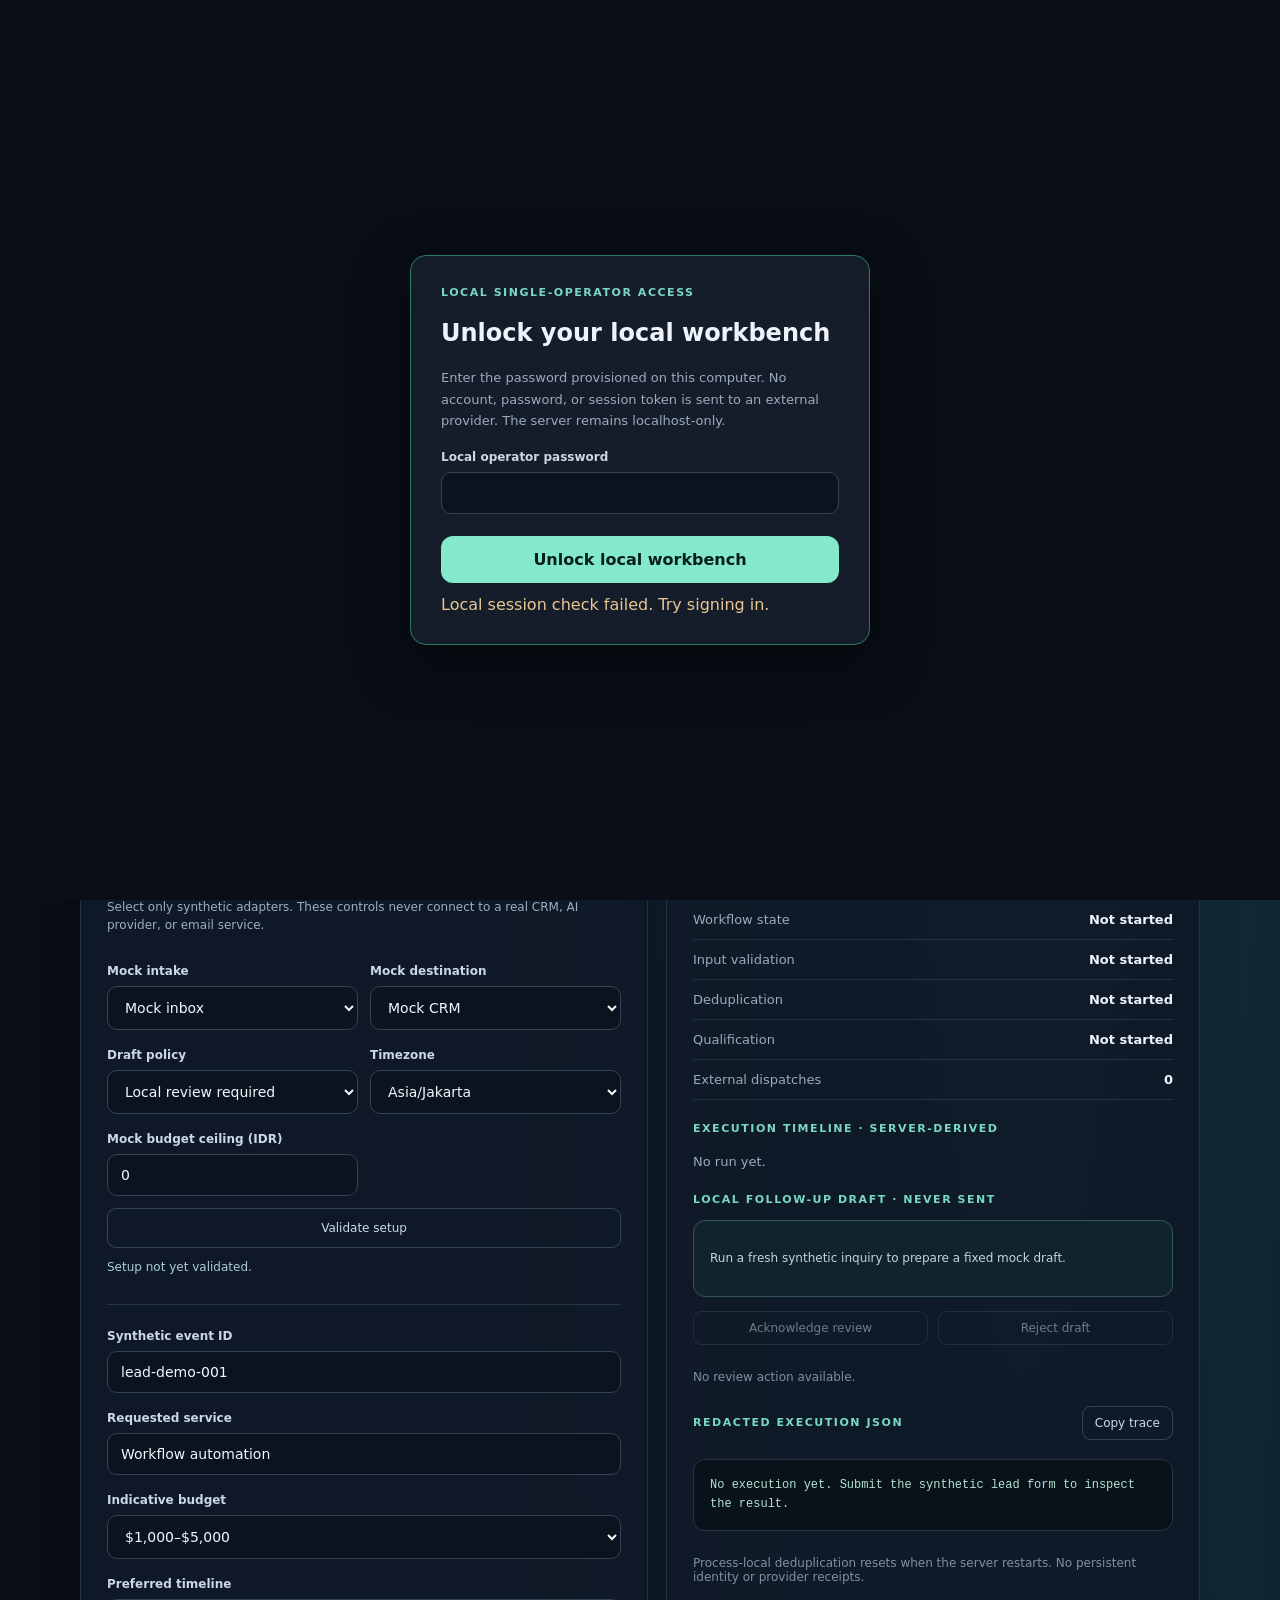
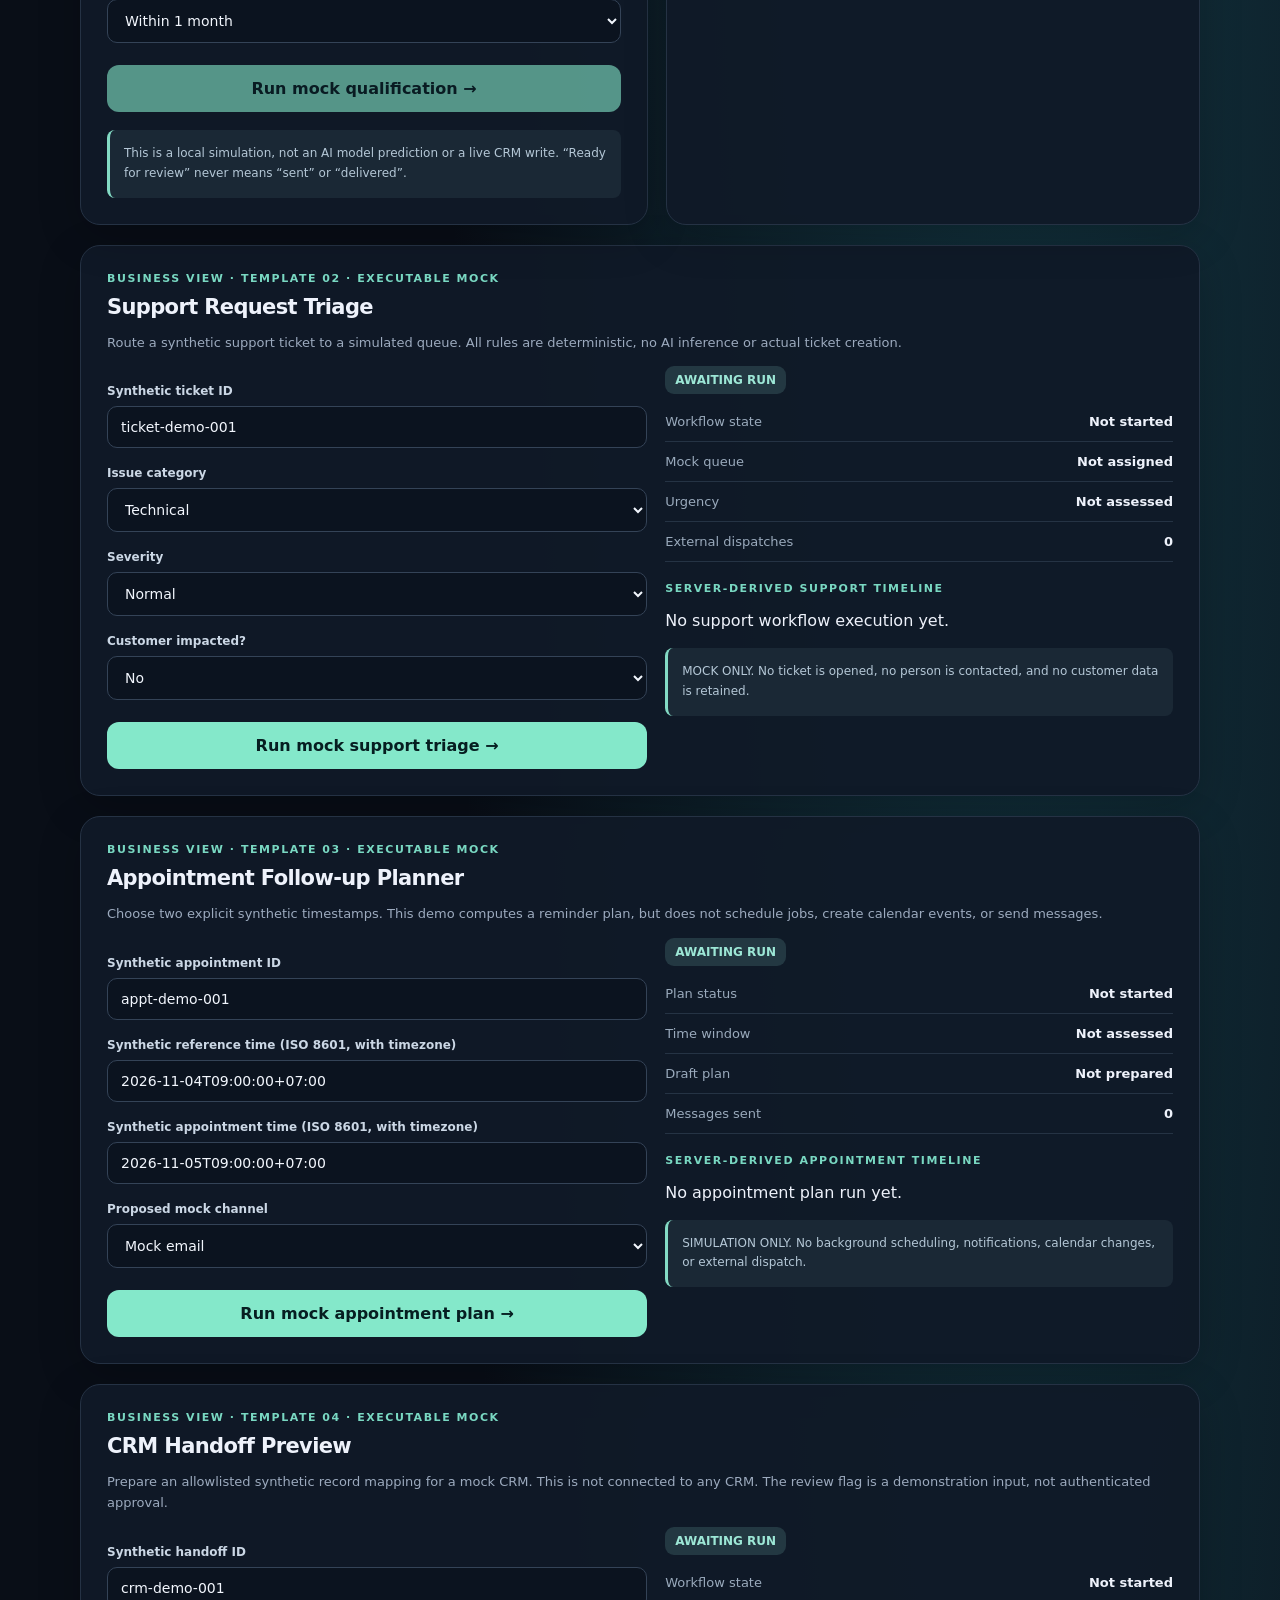
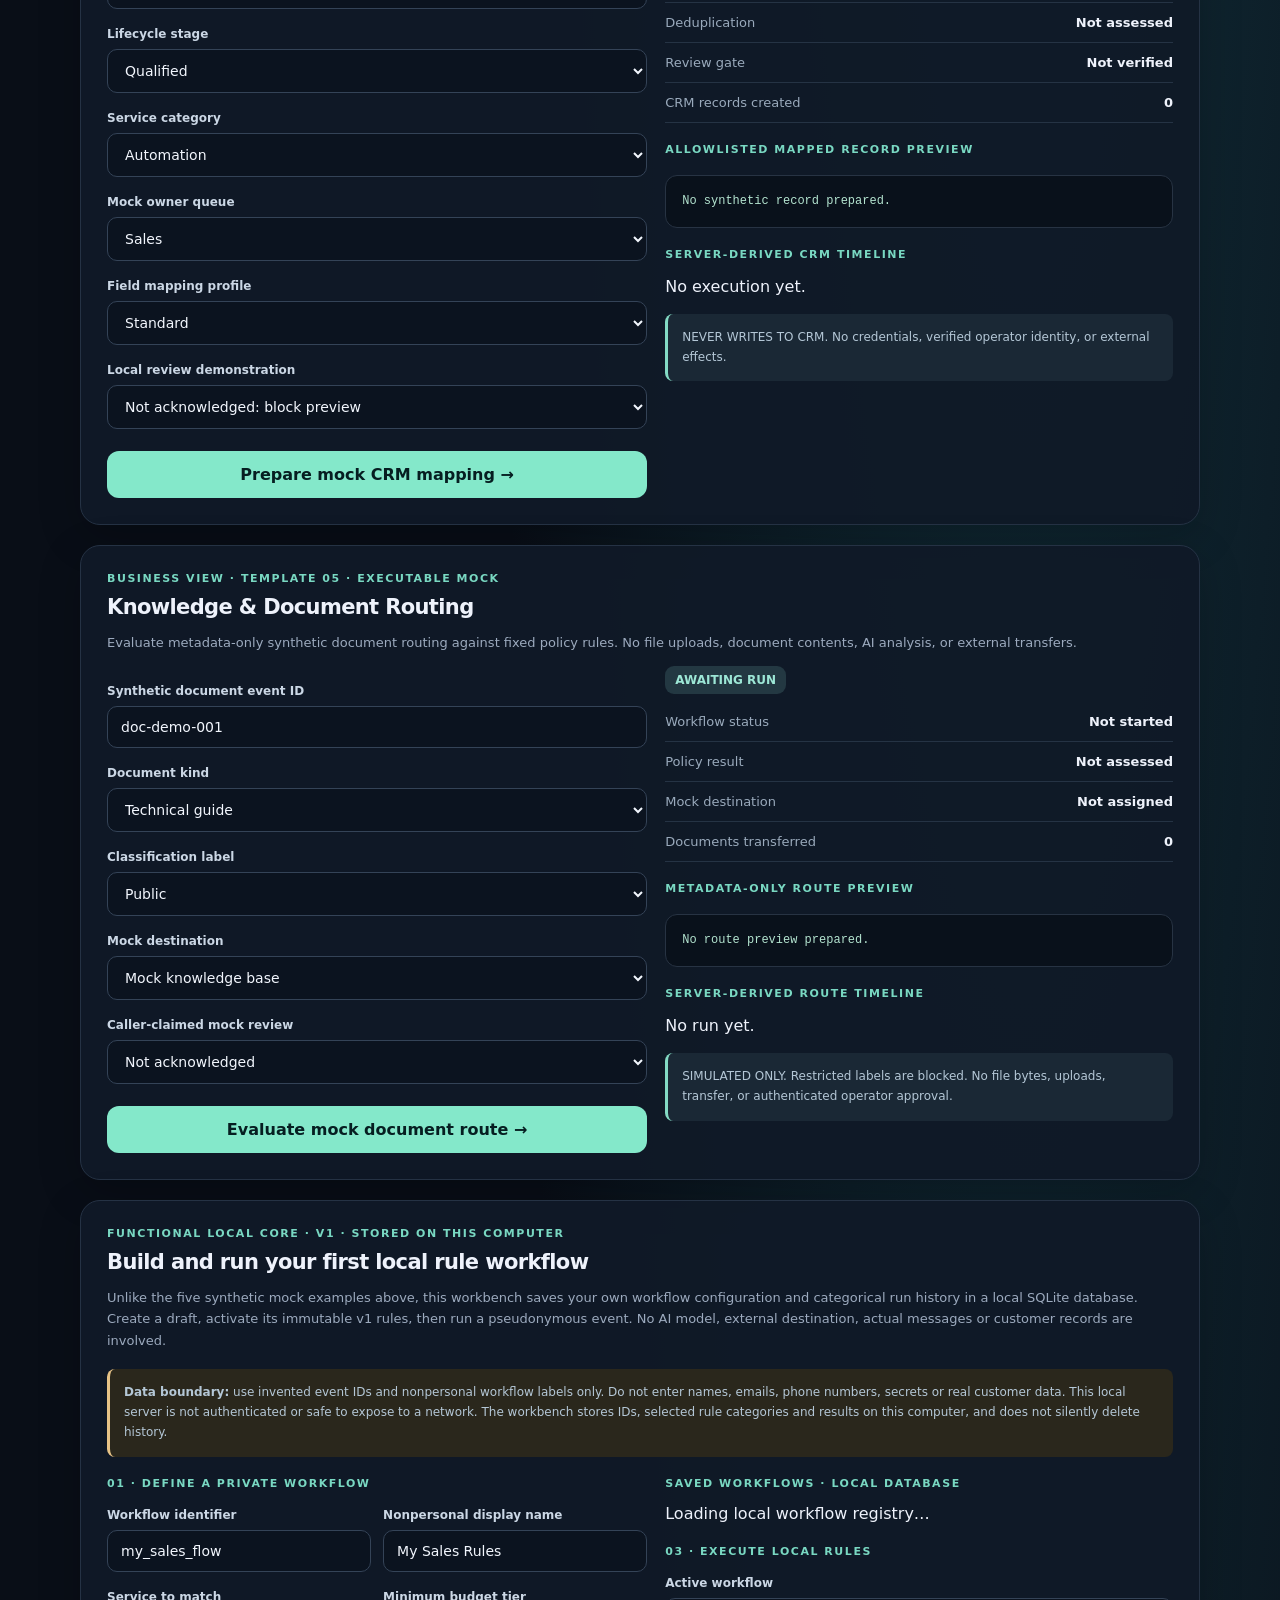
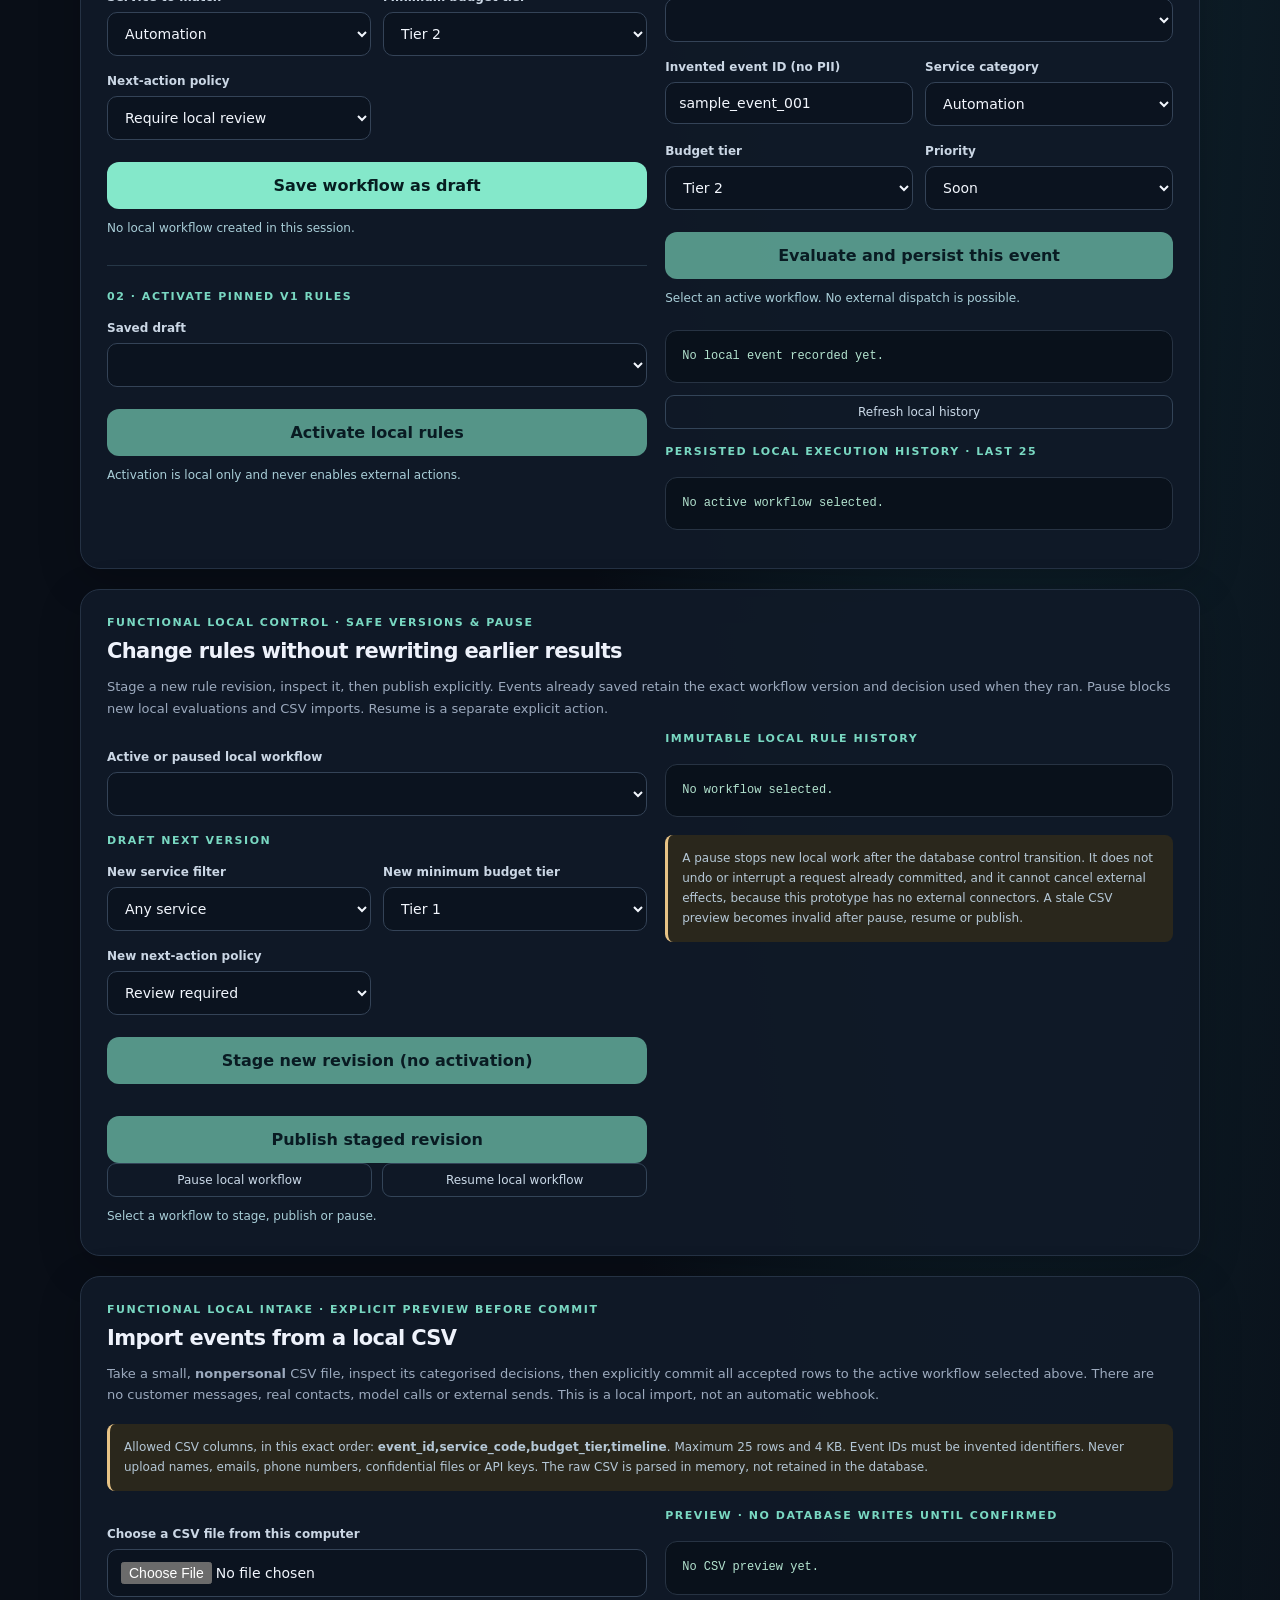
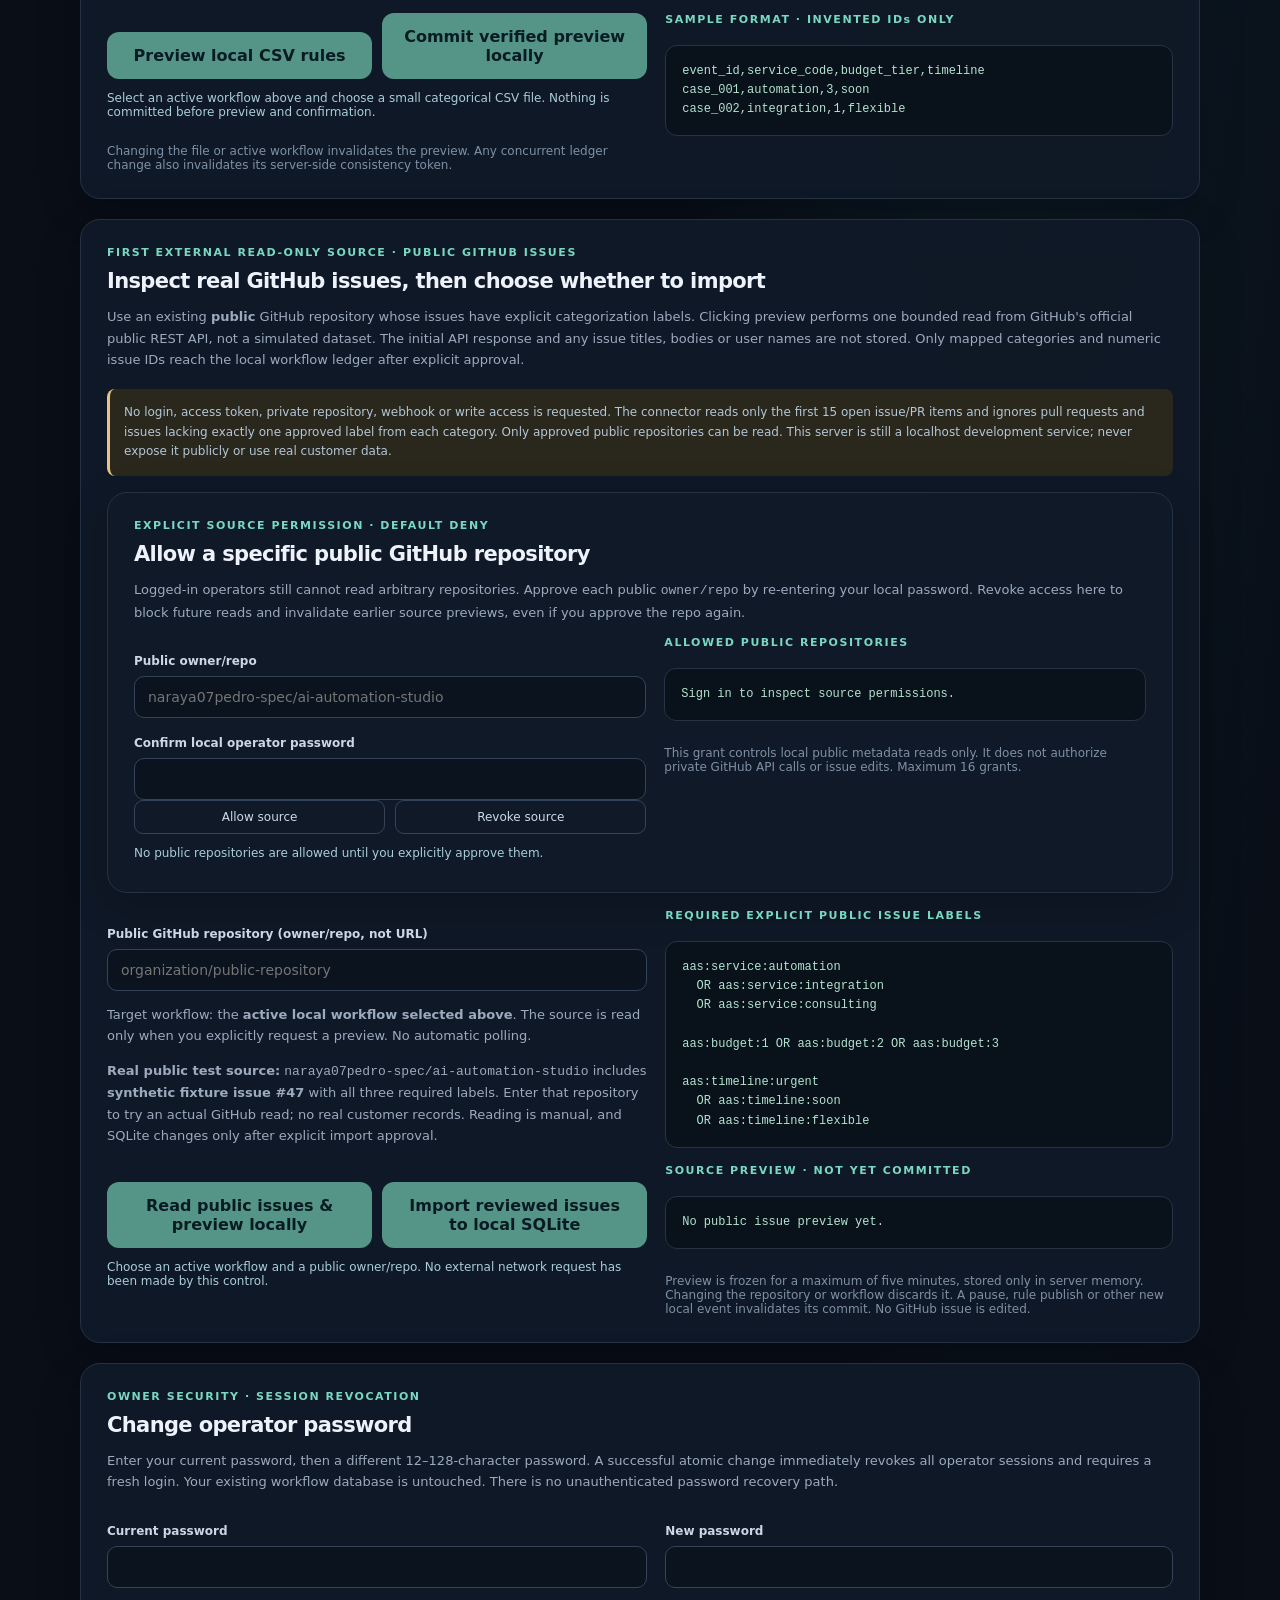
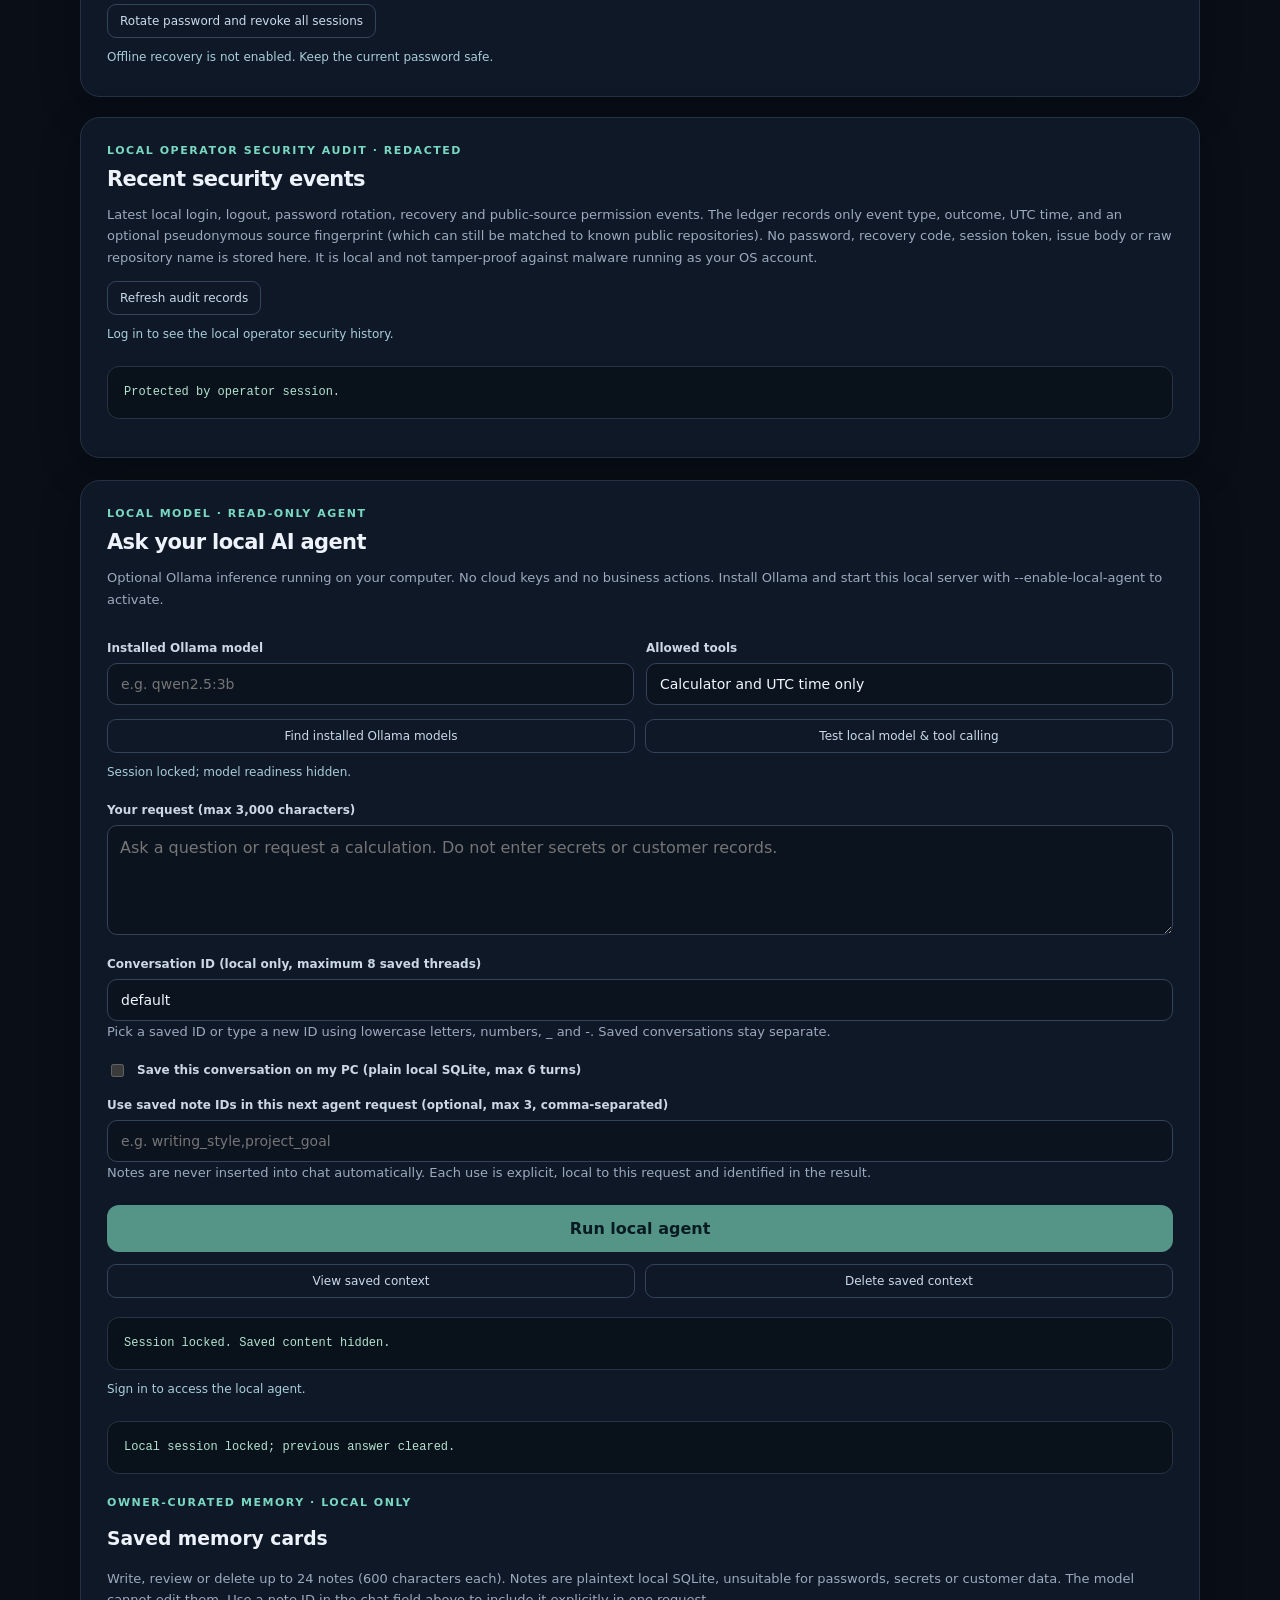
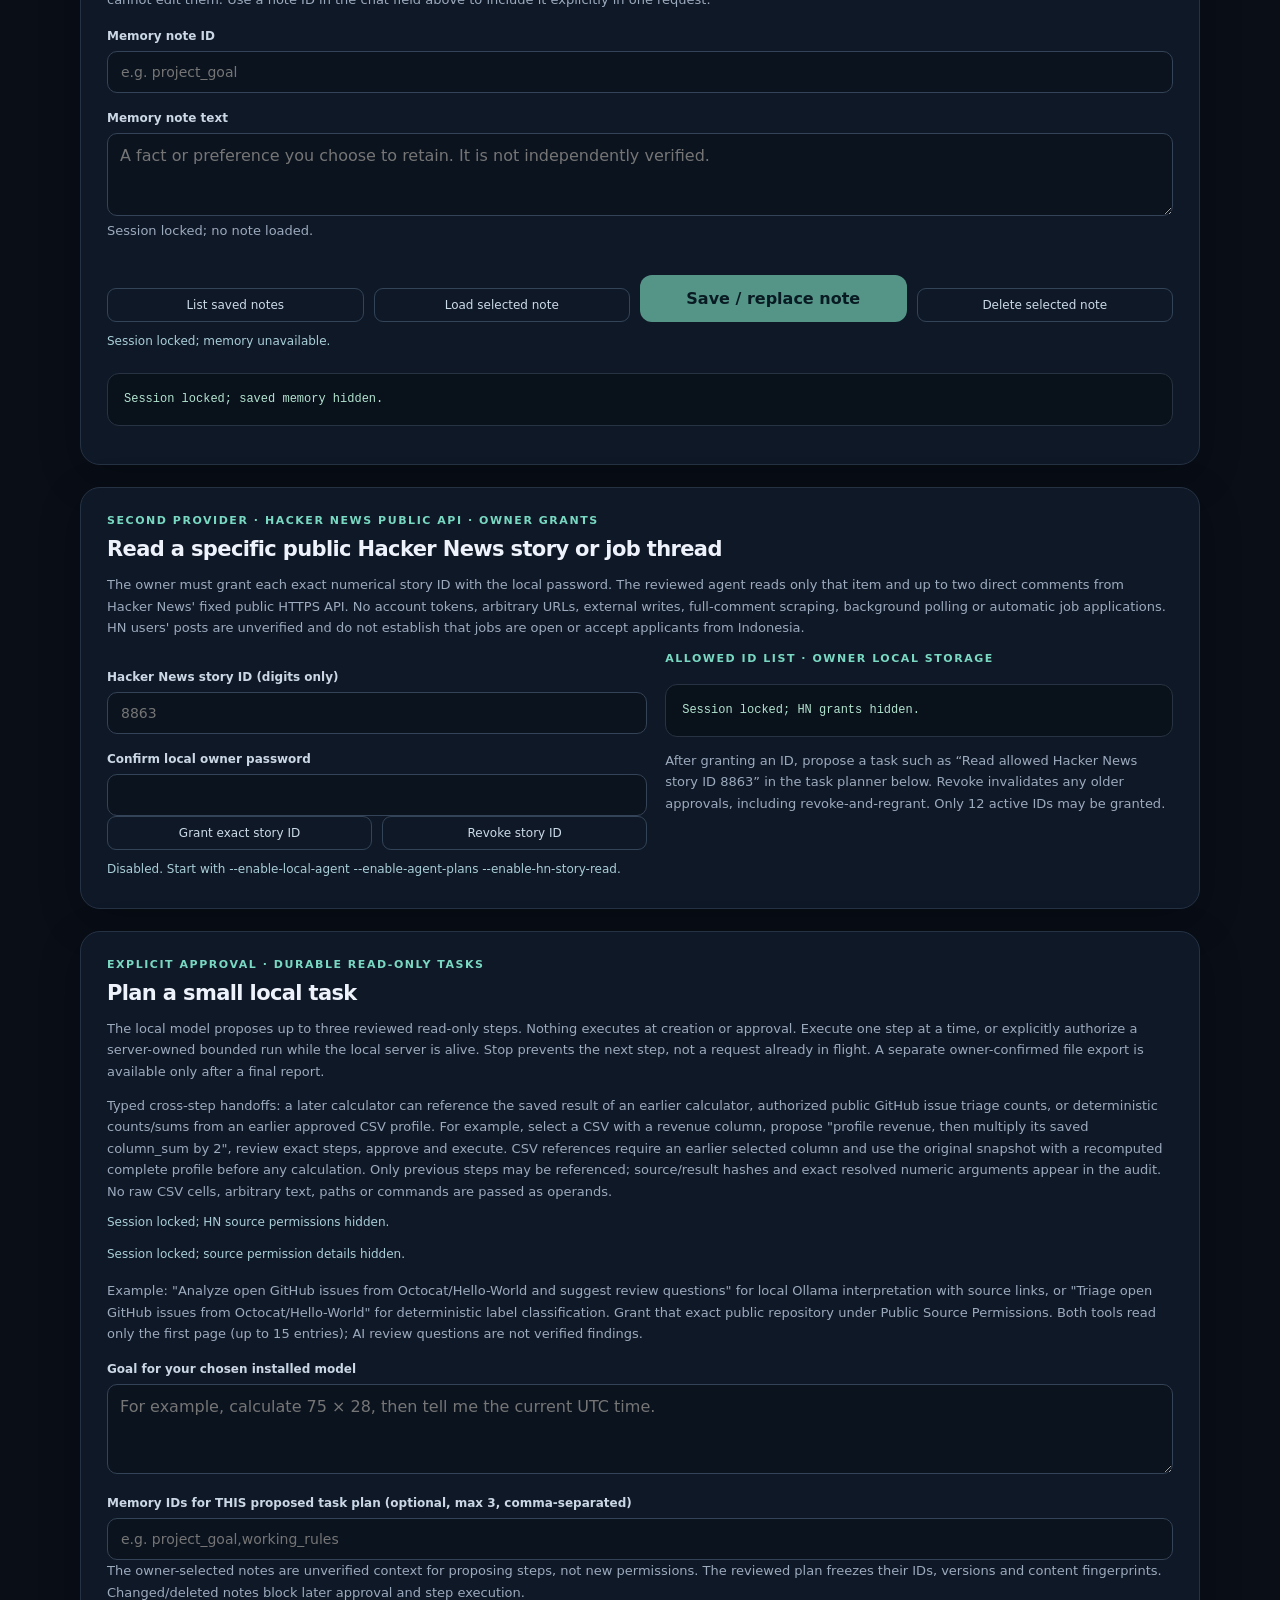
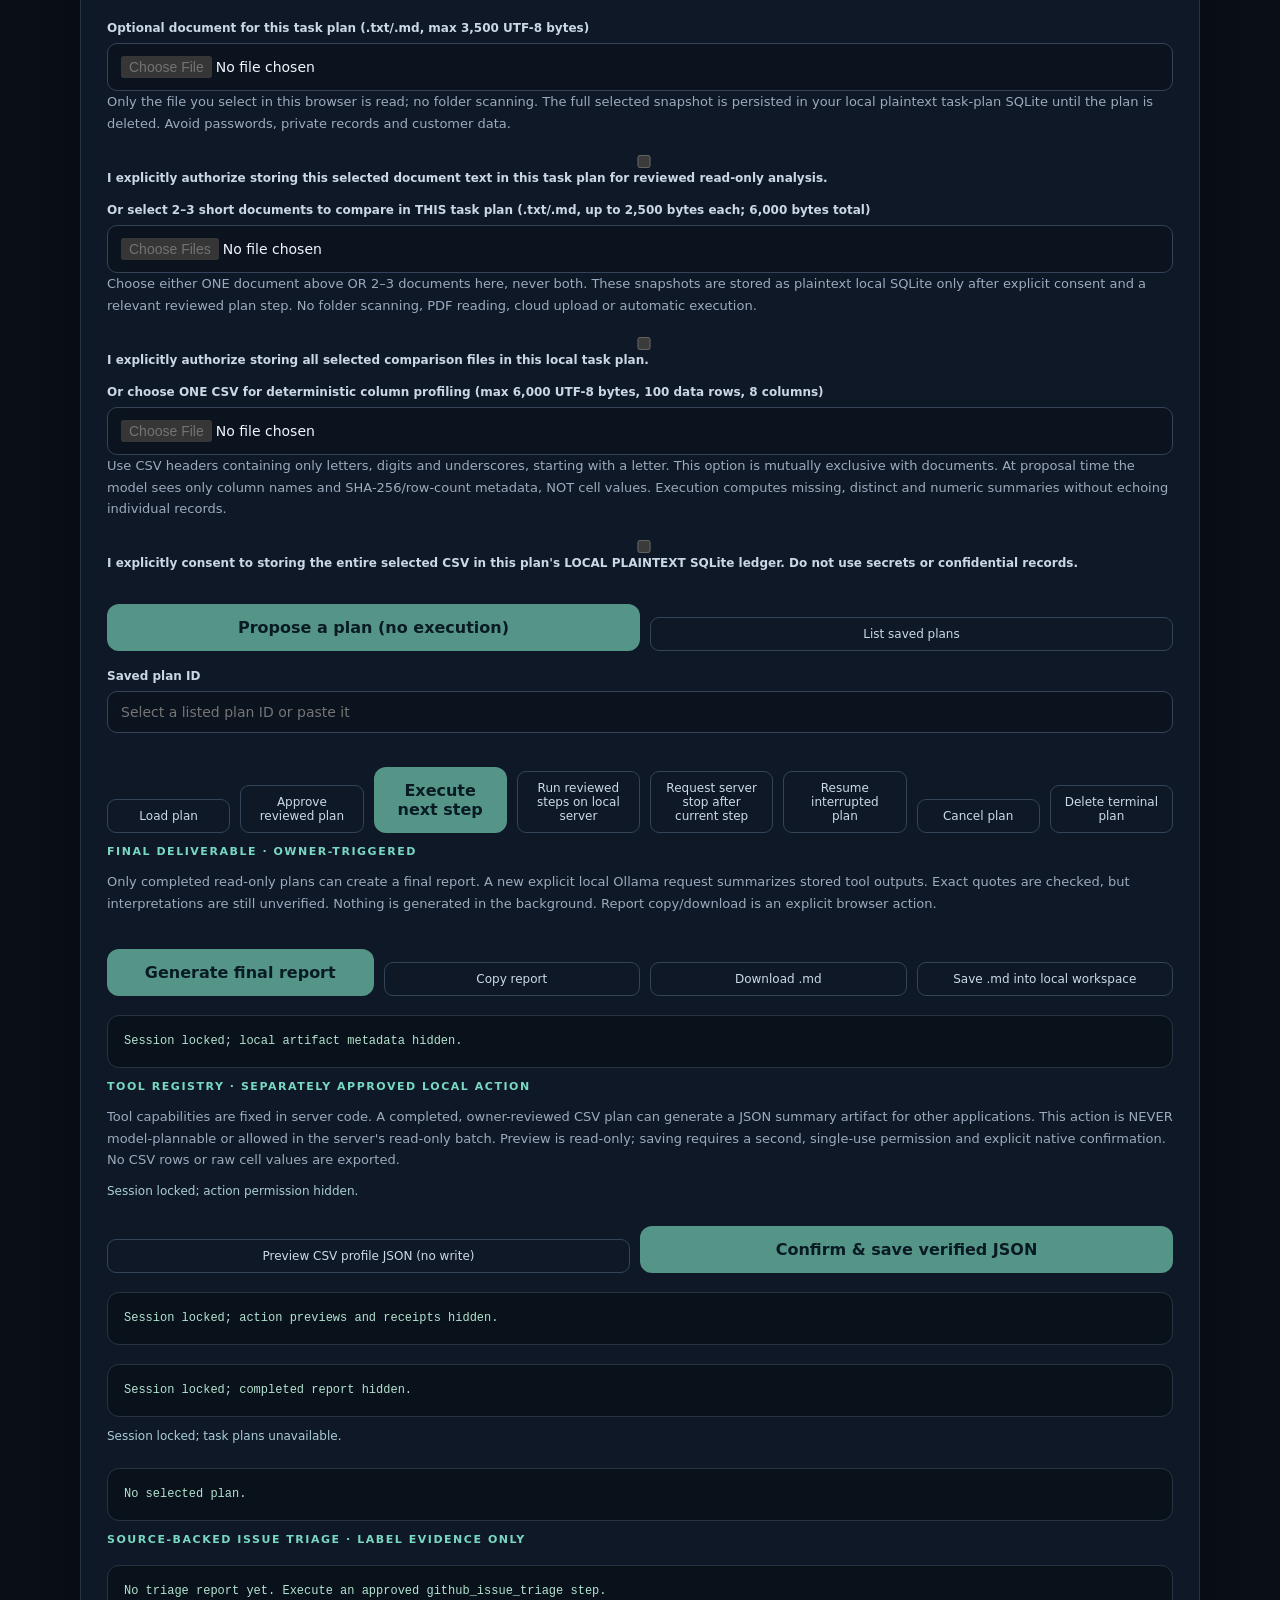
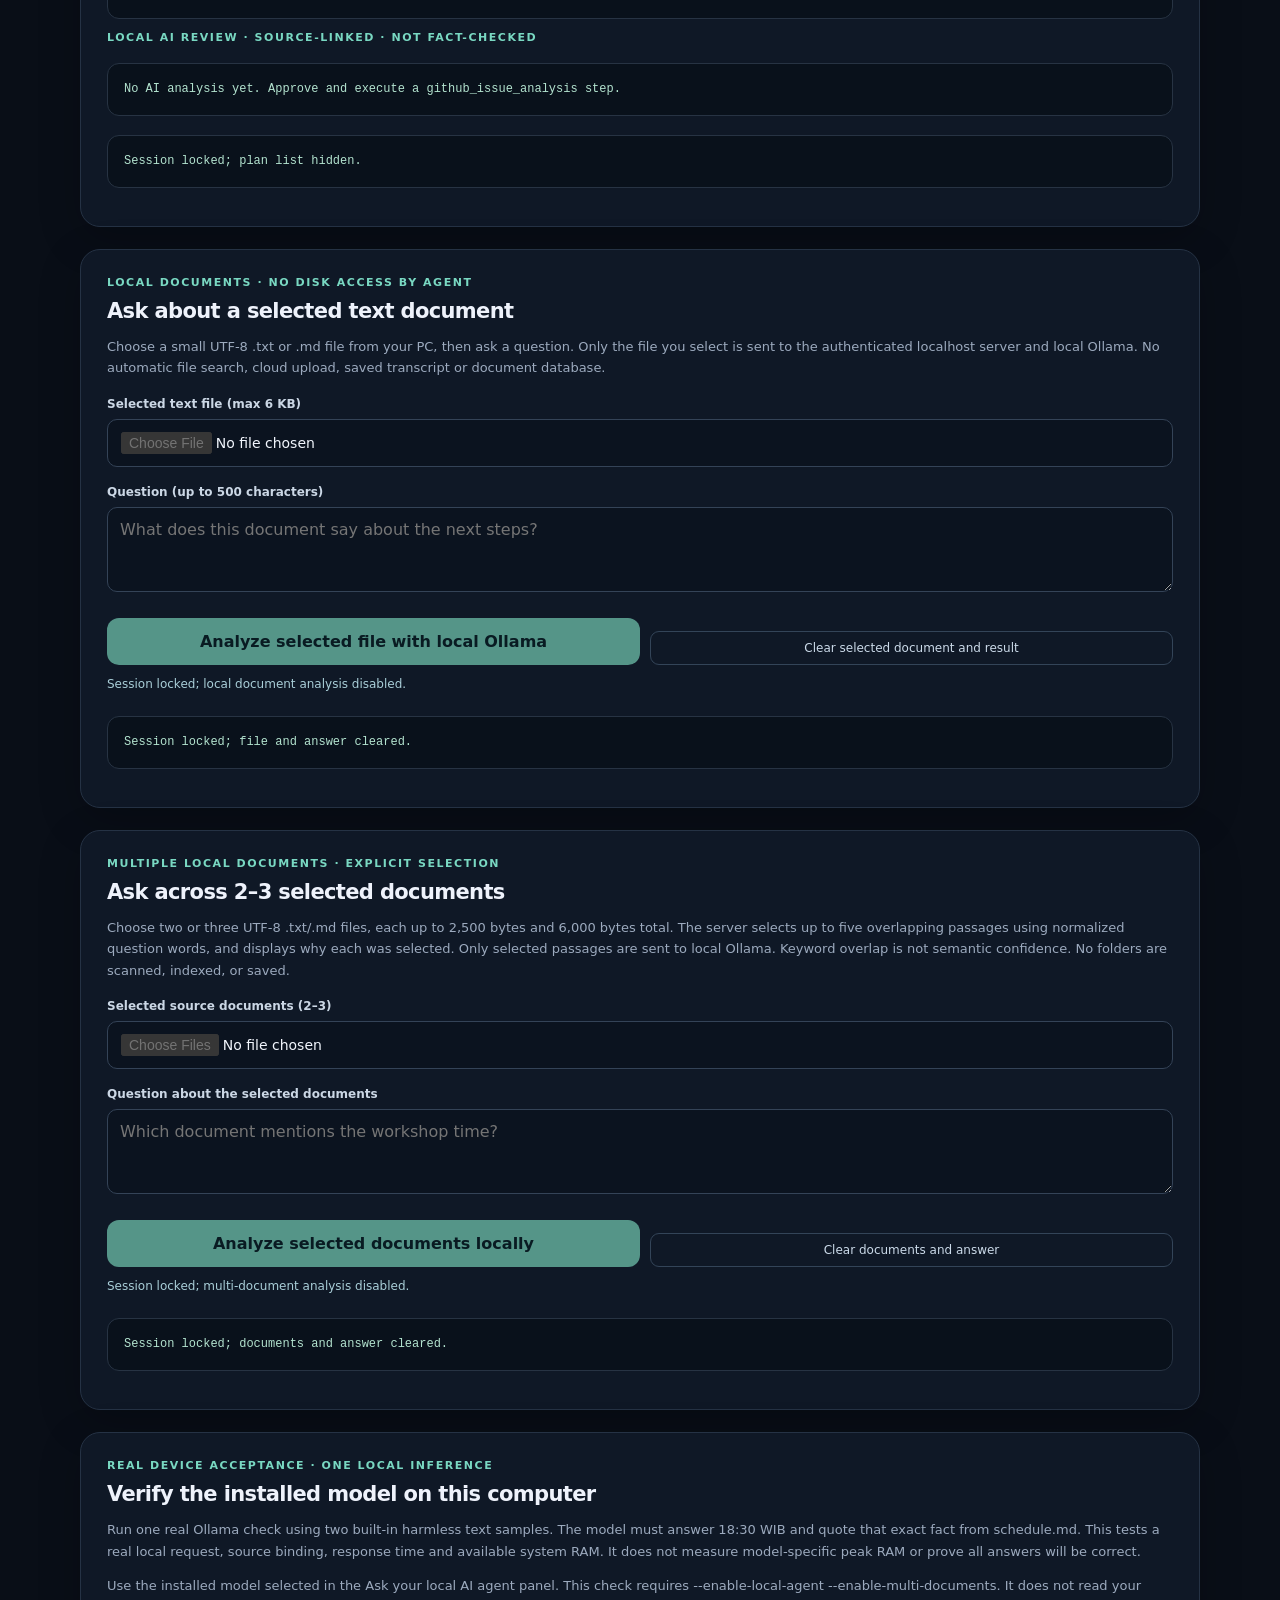
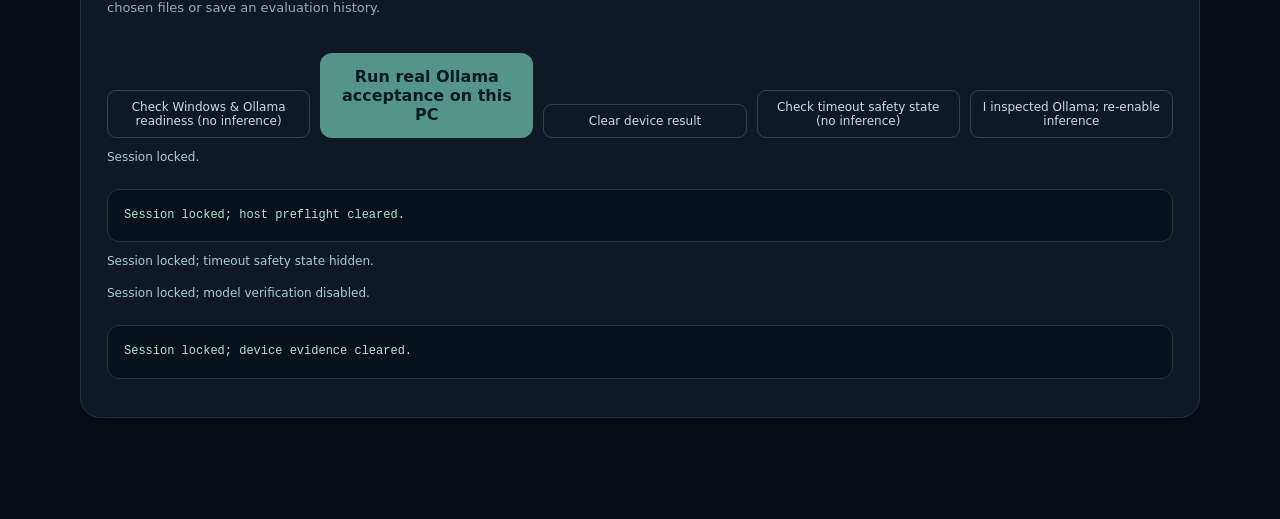
==== web/index.html @ 11717272 "feat(ui): owner password-confirmed HN exact story grants and read-only plan entry" ====
<!doctype html>
<html lang="en">
<head>
<meta charset="utf-8">
<meta name="viewport" content="width=device-width,initial-scale=1">
<meta name="color-scheme" content="dark">
<title>AI Automation Studio | Local Lead Inquiry Lab</title>
<style>
:root{color-scheme:dark;font-family:Inter,ui-sans-serif,system-ui,-apple-system,Segoe UI,sans-serif;background:#090e17;color:#eef2fb}*{box-sizing:border-box}body{margin:0;background:radial-gradient(ellipse at 80% -10%,#153e4a 0%,transparent 42%),#090e17;min-height:100vh}main{width:min(1120px,calc(100% - 36px));margin:0 auto;padding:32px 0 80px}header{display:flex;gap:16px;align-items:center;justify-content:space-between;border-bottom:1px solid #26313e;padding-bottom:24px}.brand{font-weight:800;letter-spacing:-.035em}.brand span{color:#77e2c4}.tag{font-size:11px;letter-spacing:.12em;color:#75dec1;border:1px solid #2d7967;padding:8px 12px;border-radius:100px}.hero{padding:58px 0 32px;max-width:760px}.eyebrow{color:#70d9be;font-size:12px;letter-spacing:.14em;font-weight:700}.hero h1{font-size:clamp(36px,6.3vw,68px);line-height:1.03;margin:12px 0 20px;letter-spacing:-.06em}.hero p{color:#a9b4c8;font-size:16px;line-height:1.7}.layout{display:grid;grid-template-columns:minmax(0,1fr) minmax(0,.94fr);gap:18px}.panel{border:1px solid #253244;background:#101927ec;border-radius:20px;padding:26px;box-shadow:0 12px 44px #0003}.kicker{font-size:11px;font-weight:700;color:#79d8c2;letter-spacing:.14em}.panel h2{font-size:21px;margin:10px 0 8px;letter-spacing:-.03em}.muted{color:#9caabe;font-size:13px;line-height:1.65}.field{margin-top:18px}label{display:block;font-size:12px;font-weight:650;color:#cbd7e5;margin-bottom:8px}input,select{background:#0b131f;border:1px solid #344357;color:#f2f6fd;width:100%;border-radius:10px;padding:12px 13px;outline:none;font:inherit;font-size:14px}input:focus,select:focus{border-color:#6ad9b8;box-shadow:0 0 0 3px #6ad9b826}button{font:inherit;cursor:pointer}.primary{border:0;background:#84e8ca;color:#061e21;font-weight:750;border-radius:12px;padding:14px 18px;margin-top:22px;width:100%;transition:transform .15s,background .15s}.primary:hover{background:#a2f3dc;transform:translateY(-1px)}.primary:disabled{opacity:.6;cursor:wait}.secondary{border:1px solid #334458;background:transparent;color:#cbdae9;border-radius:9px;padding:9px 12px;font-size:12px}.status{display:inline-flex;padding:7px 10px;border-radius:9px;background:#233842;color:#9de7d6;font-size:12px;font-weight:700}.result{display:grid;gap:12px;margin-top:20px}.line{display:flex;justify-content:space-between;align-items:center;gap:20px;border-bottom:1px solid #253344;padding-bottom:12px;font-size:13px}.line span{color:#9aaabc}.line strong{text-align:right}.trace{margin-top:19px;padding:16px;background:#09111b;border-radius:12px;border:1px solid #273343;max-height:330px;overflow:auto;color:#b3e3cf;font-size:12px;line-height:1.6;white-space:pre-wrap;overflow-wrap:anywhere}.notice{margin-top:18px;background:#1a2835;border-left:3px solid #83dac4;border-radius:8px;padding:14px;font-size:12px;color:#b4c7d6;line-height:1.65}.foot{margin-top:25px;color:#7e90a5;font-size:12px}.steps{display:flex;gap:8px;flex-wrap:wrap;margin-top:26px}.steps span{font-size:11px;padding:8px 12px;background:#152331;border:1px solid #2a3b4a;border-radius:100px;color:#abc7c4}@media(max-width:780px){.layout{grid-template-columns:1fr}.panel{padding:20px}.hero{padding:36px 0 20px}header{flex-wrap:wrap}}
.timeline{display:grid;gap:8px;margin:16px 0}.stage{display:flex;align-items:center;justify-content:space-between;gap:12px;background:#0a1621;border:1px solid #263847;border-radius:10px;padding:10px 12px;font-size:12px}.stage strong{color:#8ce2c9;font-size:11px}.draft{padding:16px;border:1px solid #34545a;border-radius:12px;background:#11232b;margin:14px 0}.draft h3{font-size:14px}.draft p{font-size:12px;color:#c2d5e1;line-height:1.6}.review-actions{display:flex;gap:10px;flex-wrap:wrap}.review-actions button{flex:1}.review-actions button:disabled{opacity:.5;cursor:not-allowed}

.gallery-header{display:flex;align-items:end;justify-content:space-between;gap:12px;margin:20px 0 14px}.gallery{display:grid;grid-template-columns:repeat(5,minmax(0,1fr));gap:11px;margin-bottom:22px}.template-card{background:#101b29;border:1px solid #2c394a;border-radius:14px;padding:17px;display:flex;flex-direction:column;gap:9px;min-height:207px}.template-card h3{font-size:14px;margin:0;line-height:1.3;letter-spacing:-.02em}.template-card p{font-size:11px;color:#9aabc0;line-height:1.5;margin:0;flex:1}.template-card .category{font-size:10px;color:#86b6be;text-transform:uppercase;letter-spacing:.1em}.template-card button{width:100%;border-radius:8px;padding:9px;background:#243344;color:#bad0df;border:1px solid #3b5266;font-size:11px}.template-card button:not(:disabled){background:#81e8c8;border:0;color:#09201d;font-weight:750}.template-card button:disabled{cursor:not-allowed;opacity:.6}.template-card[aria-current="true"]{border-color:#6fdcbf}.mode-tag{font-size:10px;font-weight:750;color:#83e6c7}.mode-tag.preview{color:#e6bd80}.setup-grid{display:grid;grid-template-columns:1fr 1fr;gap:0 12px}.setup-info{color:#9cafbe;font-size:12px;line-height:1.5}.setup-msg{margin-top:12px;font-size:12px;color:#a9ced8;min-height:20px}.setup-actions{display:flex;align-items:center;gap:12px}.setup-actions button{margin-top:12px;flex:1}.setup-actions .secondary{padding:12px}@media(max-width:950px){.gallery{grid-template-columns:repeat(3,minmax(0,1fr))}}@media(max-width:600px){.gallery{grid-template-columns:repeat(2,minmax(0,1fr))}.template-card{min-height:190px;padding:12px}.setup-grid{grid-template-columns:1fr}}
.line > *, .stage > * {min-width:0}
.line strong, .stage strong {overflow-wrap:anywhere;word-break:break-word}
@media(max-width:600px) {
 .gallery-header{flex-wrap:wrap}
 .layout > *, .panel, .template-card{min-width:0}
 .tag{overflow-wrap:anywhere}
}
.core-notice{border-left-color:#e7c386;background:#2a271c}.core-list{display:grid;gap:8px;margin:14px 0}.core-workflow{background:#0b1722;border:1px solid #32445a;padding:11px 13px;border-radius:10px;font-size:12px;line-height:1.6}.core-actions{display:flex;gap:10px;flex-wrap:wrap;align-items:end}.core-actions>button{flex:1}.core-compact{display:grid;grid-template-columns:1fr 1fr;gap:0 12px}@media(max-width:600px){.core-compact{grid-template-columns:1fr}}
</style>
</head>
<body>
<section id="operator-gate" aria-label="Local operator login" style="position:fixed;z-index:9999;inset:0;background:#090e17;display:flex;align-items:center;justify-content:center;padding:22px;overflow:auto">
<form id="operator-login-form" style="width:min(460px,100%);padding:30px;border:1px solid #2d7967;border-radius:16px;background:#141d29;box-shadow:0 16px 55px #05070a">
<div class="kicker">LOCAL SINGLE-OPERATOR ACCESS</div>
<h2>Unlock your local workbench</h2>
<p class="muted">Enter the password provisioned on this computer. No account, password, or session token is sent to an external provider. The server remains localhost-only.</p>
<div class="field"><label for="operator-password">Local operator password</label><input id="operator-password" type="password" minlength="12" maxlength="128" required autocomplete="current-password"></div>
<button type="submit" class="primary" id="operator-login-button">Unlock local workbench</button>
<div id="operator-login-status" role="status" aria-live="polite" style="margin-top:12px;color:#e9c694">A provisioned local owner is required.</div>
</form></section>
<main>
<header><div class="brand">A<span>•</span> Automation Studio</div><div style="display:flex;gap:8px;align-items:center;flex-wrap:wrap"><span class="tag">LOCAL SANDBOX / NO EXTERNAL SENDS</span><button id="operator-logout" type="button" class="secondary" hidden>Lock session</button></div></header>
<section class="hero"><div class="eyebrow">01 / EXPLORE REAL WORKFLOW BEHAVIOR</div><h1>From inquiry to decision. <span style="color:#86e3cb">Without the guesswork.</span></h1><p>Run a deterministic lead inquiry workflow against synthetic data. Inspect every decision, duplicate check and unresolved field. No account, API key, or live CRM required.</p><div class="steps"><span>01 Intake</span><span>02 Validate</span><span>03 Deduplicate</span><span>04 Qualify</span><span>05 Review gate</span></div></section>
<section id="template-gallery" aria-label="Workflow template gallery"><div class="gallery-header"><div><div class="eyebrow">TEMPLATE LIBRARY · EXPLICIT AVAILABILITY</div><h2 style="font-size:25px;letter-spacing:-.04em;margin:8px 0 0">Explore workflows</h2></div><span class="tag">5 MOCK EXECUTABLE · 0 PREVIEWS</span></div><div id="gallery" class="gallery" aria-live="polite"><p class="muted">Loading verified template metadata…</p></div></section>
<div class="layout">
<section class="panel"><div class="kicker">BUSINESS VIEW · TEMPLATE 01</div><h2>Lead Inquiry Qualification</h2><p class="muted">Choose sample business details. Run twice using the same event ID to see duplicate protection. Try an empty field to see validation respond.</p>
<section aria-label="Guided mock setup" id="setup-panel"><div class="kicker" style="margin-top:22px">GUIDED SETUP · VALIDATE BEFORE RUN</div><p class="setup-info">Select only synthetic adapters. These controls never connect to a real CRM, AI provider, or email service.</p><form id="setup-form"><div class="setup-grid">
<div class="field"><label for="source">Mock intake</label><select id="source" name="source"><option value="mock_inbox">Mock inbox</option><option value="mock_web_form">Mock web form</option></select></div>
<div class="field"><label for="destination">Mock destination</label><select id="destination" name="destination"><option value="mock_crm">Mock CRM</option><option value="mock_sheet">Mock sheet</option></select></div>
<div class="field"><label for="follow_up_policy">Draft policy</label><select id="follow_up_policy" name="follow_up_policy"><option value="approval_required">Local review required</option><option value="draft_only">Draft only, no review token</option></select></div>
<div class="field"><label for="timezone">Timezone</label><select id="timezone" name="timezone"><option value="Asia/Jakarta">Asia/Jakarta</option><option value="UTC">UTC</option></select></div>
<div class="field"><label for="monthly_budget_idr">Mock budget ceiling (IDR)</label><input id="monthly_budget_idr" type="number" min="0" max="1000000" step="1" value="0" required></div>
</div><div class="setup-actions"><button class="secondary" id="validate-setup" type="submit">Validate setup</button></div><div id="setup-status" class="setup-msg" role="status" aria-live="polite">Setup not yet validated.</div></form></section>
<hr style="border:0;border-top:1px solid #263747;margin:24px 0">
<form id="demo">
<div class="field"><label for="event_id">Synthetic event ID</label><input id="event_id" name="event_id" value="lead-demo-001" required maxlength="80"></div>
<div class="field"><label for="service_requested">Requested service</label><input id="service_requested" name="service_requested" value="Workflow automation" required maxlength="120"></div>
<div class="field"><label for="budget_range">Indicative budget</label><select id="budget_range" name="budget_range"><option value="Under $1,000">Under $1,000</option><option value="$1,000–$5,000" selected>$1,000–$5,000</option><option value="Above $5,000">Above $5,000</option></select></div>
<div class="field"><label for="timeline">Preferred timeline</label><select id="timeline" name="timeline"><option value="Within 2 weeks">Within 2 weeks</option><option value="Within 1 month" selected>Within 1 month</option><option value="Exploring options">Exploring options</option></select></div>
<button class="primary" id="run" type="submit" disabled>Run mock qualification →</button></form>
<div class="notice">This is a local simulation, not an AI model prediction or a live CRM write. “Ready for review” never means “sent” or “delivered”.</div>
</section>
<section class="panel"><div class="kicker">INSPECT ENGINEERING · LIVE TRACE</div><h2>Execution result</h2><p class="muted">Observe the real response from the Python workflow, not a hard-coded visual animation.</p><div id="status" class="status" role="status" aria-live="polite">AWAITING RUN</div><div class="result">
<div class="line"><span>Workflow state</span><strong id="workflow">Not started</strong></div>
<div class="line"><span>Input validation</span><strong id="validation">Not started</strong></div>
<div class="line"><span>Deduplication</span><strong id="dedup">Not started</strong></div>
<div class="line"><span>Qualification</span><strong id="qualification">Not started</strong></div>
<div class="line"><span>External dispatches</span><strong id="dispatch">0</strong></div>
</div>
<div class="kicker" style="margin-top:22px">EXECUTION TIMELINE · SERVER-DERIVED</div><div id="lead-timeline" class="timeline" aria-live="polite"><span class="muted">No run yet.</span></div>
<div class="kicker" style="margin-top:20px">LOCAL FOLLOW-UP DRAFT · NEVER SENT</div><div id="draft" class="draft"><p>Run a fresh synthetic inquiry to prepare a fixed mock draft.</p></div>
<div class="review-actions"><button type="button" class="secondary" id="ack" disabled>Acknowledge review</button><button type="button" class="secondary" id="reject" disabled>Reject draft</button></div><div id="review-status" class="foot" role="status" aria-live="polite">No review action available.</div>
<div style="display:flex;align-items:center;justify-content:space-between;margin-top:22px"><div class="kicker">REDACTED EXECUTION JSON</div><button class="secondary" type="button" id="copy">Copy trace</button></div><pre id="trace" class="trace" aria-live="polite">No execution yet. Submit the synthetic lead form to inspect the result.</pre><div class="foot">Process-local deduplication resets when the server restarts. No persistent identity or provider receipts.</div>
</section></div>
<section class="panel" id="triage-panel" style="margin-top:20px" aria-label="Support triage mock workflow">
<div class="kicker">BUSINESS VIEW · TEMPLATE 02 · EXECUTABLE MOCK</div><h2>Support Request Triage</h2>
<p class="muted">Route a synthetic support ticket to a simulated queue. All rules are deterministic, no AI inference or actual ticket creation.</p>
<div class="layout"><div>
<form id="triage-form">
<div class="field"><label for="ticket-id">Synthetic ticket ID</label><input id="ticket-id" value="ticket-demo-001" maxlength="80" pattern="[A-Za-z0-9_-]+" required></div>
<div class="field"><label for="ticket-category">Issue category</label><select id="ticket-category"><option value="technical">Technical</option><option value="access">Account access</option><option value="billing">Billing</option><option value="general">General</option></select></div>
<div class="field"><label for="ticket-severity">Severity</label><select id="ticket-severity"><option value="normal">Normal</option><option value="high">High</option><option value="low">Low</option></select></div>
<div class="field"><label for="ticket-impact">Customer impacted?</label><select id="ticket-impact"><option value="false">No</option><option value="true">Yes</option></select></div>
<button class="primary" id="triage-run" type="submit">Run mock support triage →</button>
</form></div><div>
<div class="status" id="triage-status" role="status" aria-live="polite">AWAITING RUN</div>
<div class="result"><div class="line"><span>Workflow state</span><strong id="triage-state">Not started</strong></div>
<div class="line"><span>Mock queue</span><strong id="triage-queue">Not assigned</strong></div>
<div class="line"><span>Urgency</span><strong id="triage-urgency">Not assessed</strong></div>
<div class="line"><span>External dispatches</span><strong id="triage-dispatch">0</strong></div></div>
<div class="kicker" style="margin-top:20px">SERVER-DERIVED SUPPORT TIMELINE</div>
<div id="triage-timeline" class="timeline" aria-live="polite">No support workflow execution yet.</div>
<div class="notice">MOCK ONLY. No ticket is opened, no person is contacted, and no customer data is retained.</div></div></div></section>
<section class="panel" id="appointment-panel" style="margin-top:20px" aria-label="Appointment follow-up mock workflow">
<div class="kicker">BUSINESS VIEW · TEMPLATE 03 · EXECUTABLE MOCK</div>
<h2>Appointment Follow-up Planner</h2>
<p class="muted">Choose two explicit synthetic timestamps. This demo computes a reminder plan, but does not schedule jobs, create calendar events, or send messages.</p>
<div class="layout"><div>
<form id="appointment-form">
<div class="field"><label for="appointment-id">Synthetic appointment ID</label><input id="appointment-id" value="appt-demo-001" maxlength="80" pattern="[A-Za-z0-9_-]+" required></div>
<div class="field"><label for="reference-time">Synthetic reference time (ISO 8601, with timezone)</label><input id="reference-time" value="2026-11-04T09:00:00+07:00" required maxlength="32"></div>
<div class="field"><label for="appointment-time">Synthetic appointment time (ISO 8601, with timezone)</label><input id="appointment-time" value="2026-11-05T09:00:00+07:00" required maxlength="32"></div>
<div class="field"><label for="appointment-channel">Proposed mock channel</label><select id="appointment-channel"><option value="mock_email">Mock email</option><option value="mock_sms">Mock SMS</option></select></div>
<button id="appointment-run" class="primary" type="submit">Run mock appointment plan →</button>
</form></div><div>
<div id="appointment-status" class="status" role="status" aria-live="polite">AWAITING RUN</div>
<div class="result">
<div class="line"><span>Plan status</span><strong id="appointment-state">Not started</strong></div>
<div class="line"><span>Time window</span><strong id="appointment-window">Not assessed</strong></div>
<div class="line"><span>Draft plan</span><strong id="appointment-plan">Not prepared</strong></div>
<div class="line"><span>Messages sent</span><strong id="appointment-sent">0</strong></div>
</div>
<div class="kicker" style="margin-top:20px">SERVER-DERIVED APPOINTMENT TIMELINE</div>
<div class="timeline" id="appointment-timeline" aria-live="polite">No appointment plan run yet.</div>
<div class="notice">SIMULATION ONLY. No background scheduling, notifications, calendar changes, or external dispatch.</div>
</div></div>
</section>
<section class="panel" id="crm-panel" style="margin-top:20px" aria-label="CRM Handoff mock workflow">
<div class="kicker">BUSINESS VIEW · TEMPLATE 04 · EXECUTABLE MOCK</div>
<h2>CRM Handoff Preview</h2>
<p class="muted">Prepare an allowlisted synthetic record mapping for a mock CRM. This is not connected to any CRM. The review flag is a demonstration input, not authenticated approval.</p>
<div class="layout"><div>
<form id="crm-form">
<div class="field"><label for="crm-id">Synthetic handoff ID</label><input id="crm-id" value="crm-demo-001" maxlength="80" pattern="[A-Za-z0-9_-]+" required></div>
<div class="field"><label for="crm-stage">Lifecycle stage</label><select id="crm-stage"><option value="qualified">Qualified</option><option value="new">New</option><option value="needs_review">Needs review</option></select></div>
<div class="field"><label for="crm-service">Service category</label><select id="crm-service"><option value="automation">Automation</option><option value="integration">Integration</option><option value="consulting">Consulting</option></select></div>
<div class="field"><label for="crm-owner">Mock owner queue</label><select id="crm-owner"><option value="sales">Sales</option><option value="solutions">Solutions</option><option value="operations">Operations</option></select></div>
<div class="field"><label for="crm-mapping">Field mapping profile</label><select id="crm-mapping"><option value="standard">Standard</option><option value="compact">Compact</option></select></div>
<div class="field"><label for="crm-review">Local review demonstration</label><select id="crm-review"><option value="false">Not acknowledged: block preview</option><option value="true">Mock acknowledged: prepare preview only</option></select></div>
<button id="crm-run" type="submit" class="primary">Prepare mock CRM mapping →</button>
</form></div><div>
<div id="crm-status" class="status" role="status" aria-live="polite">AWAITING RUN</div>
<div class="result"><div class="line"><span>Workflow state</span><strong id="crm-state">Not started</strong></div>
<div class="line"><span>Deduplication</span><strong id="crm-dedup">Not assessed</strong></div>
<div class="line"><span>Review gate</span><strong id="crm-review-result">Not verified</strong></div>
<div class="line"><span>CRM records created</span><strong id="crm-created">0</strong></div></div>
<div class="kicker" style="margin-top:20px">ALLOWLISTED MAPPED RECORD PREVIEW</div><pre id="crm-record" class="trace" aria-live="polite">No synthetic record prepared.</pre>
<div class="kicker" style="margin-top:20px">SERVER-DERIVED CRM TIMELINE</div><div id="crm-timeline" class="timeline" aria-live="polite">No execution yet.</div>
<div class="notice">NEVER WRITES TO CRM. No credentials, verified operator identity, or external effects.</div>
</div></div></section>
<section class="panel" id="knowledge-panel" style="margin-top:20px" aria-label="Knowledge and document routing mock">
<div class="kicker">BUSINESS VIEW · TEMPLATE 05 · EXECUTABLE MOCK</div><h2>Knowledge &amp; Document Routing</h2>
<p class="muted">Evaluate metadata-only synthetic document routing against fixed policy rules. No file uploads, document contents, AI analysis, or external transfers.</p>
<div class="layout"><div><form id="knowledge-form">
<div class="field"><label for="knowledge-id">Synthetic document event ID</label><input id="knowledge-id" value="doc-demo-001" maxlength="80" pattern="[A-Za-z0-9_-]+" required></div>
<div class="field"><label for="knowledge-kind">Document kind</label><select id="knowledge-kind"><option value="technical_guide">Technical guide</option><option value="policy">Policy</option><option value="invoice">Invoice</option><option value="contract">Contract</option></select></div>
<div class="field"><label for="knowledge-classification">Classification label</label><select id="knowledge-classification"><option value="public">Public</option><option value="internal">Internal</option><option value="restricted">Restricted (always blocked)</option></select></div>
<div class="field"><label for="knowledge-destination">Mock destination</label><select id="knowledge-destination"><option value="mock_knowledge_base">Mock knowledge base</option><option value="mock_finance_queue">Mock finance queue</option><option value="mock_legal_queue">Mock legal queue</option></select></div>
<div class="field"><label for="knowledge-review">Caller-claimed mock review</label><select id="knowledge-review"><option value="false">Not acknowledged</option><option value="true">Acknowledged locally (not verified)</option></select></div>
<button class="primary" id="knowledge-run" type="submit">Evaluate mock document route →</button></form></div>
<div><div id="knowledge-status" class="status" role="status" aria-live="polite">AWAITING RUN</div>
<div class="result"><div class="line"><span>Workflow status</span><strong id="knowledge-state">Not started</strong></div>
<div class="line"><span>Policy result</span><strong id="knowledge-policy">Not assessed</strong></div>
<div class="line"><span>Mock destination</span><strong id="knowledge-route">Not assigned</strong></div>
<div class="line"><span>Documents transferred</span><strong id="knowledge-transferred">0</strong></div></div>
<div class="kicker" style="margin-top:20px">METADATA-ONLY ROUTE PREVIEW</div><pre id="knowledge-preview" class="trace" aria-live="polite">No route preview prepared.</pre>
<div class="kicker" style="margin-top:20px">SERVER-DERIVED ROUTE TIMELINE</div><div id="knowledge-timeline" class="timeline" aria-live="polite">No run yet.</div>
<div class="notice">SIMULATED ONLY. Restricted labels are blocked. No file bytes, uploads, transfer, or authenticated operator approval.</div></div></div></section>
<section class="panel" id="local-core-panel" style="margin-top:20px" aria-label="Functional local rule workflow core">
<div class="kicker">FUNCTIONAL LOCAL CORE · V1 · STORED ON THIS COMPUTER</div><h2>Build and run your first local rule workflow</h2>
<p class="muted">Unlike the five synthetic mock examples above, this workbench saves your own workflow configuration and categorical run history in a local SQLite database. Create a draft, activate its immutable v1 rules, then run a pseudonymous event. No AI model, external destination, actual messages or customer records are involved.</p>
<div class="notice core-notice"><strong>Data boundary:</strong> use invented event IDs and nonpersonal workflow labels only. Do not enter names, emails, phone numbers, secrets or real customer data. This local server is not authenticated or safe to expose to a network. The workbench stores IDs, selected rule categories and results on this computer, and does not silently delete history.</div>
<div class="layout" style="margin-top:20px">
<div><div class="kicker">01 · DEFINE A PRIVATE WORKFLOW</div>
<form id="local-create-form">
<div class="core-compact">
<div class="field"><label for="local-id">Workflow identifier</label><input id="local-id" value="my_sales_flow" maxlength="40" pattern="[a-z][a-z0-9_-]{2,39}" required></div>
<div class="field"><label for="local-name">Nonpersonal display name</label><input id="local-name" value="My Sales Rules" maxlength="50" pattern="[A-Za-z0-9][A-Za-z0-9 ]{2,49}" required></div>
<div class="field"><label for="local-service-filter">Service to match</label><select id="local-service-filter"><option value="any">Any of three categories</option><option value="automation" selected>Automation</option><option value="integration">Integration</option><option value="consulting">Consulting</option></select></div>
<div class="field"><label for="local-budget-filter">Minimum budget tier</label><select id="local-budget-filter"><option value="1">Tier 1</option><option value="2" selected>Tier 2</option><option value="3">Tier 3</option></select></div>
<div class="field"><label for="local-policy">Next-action policy</label><select id="local-policy"><option value="review_required" selected>Require local review</option><option value="draft_only">Draft only</option></select></div>
</div><button class="primary" type="submit" id="local-create">Save workflow as draft</button>
</form><div id="local-create-status" class="setup-msg" role="status" aria-live="polite">No local workflow created in this session.</div>
<hr style="border:0;border-top:1px solid #263747;margin:24px 0">
<div class="kicker">02 · ACTIVATE PINNED V1 RULES</div><form id="local-activate-form">
<div class="field"><label for="local-activate-choice">Saved draft</label><select id="local-activate-choice"></select></div>
<button id="local-activate" class="primary" type="submit" disabled>Activate local rules</button></form>
<div id="local-activation-status" class="setup-msg" role="status" aria-live="polite">Activation is local only and never enables external actions.</div>
</div>
<div><div class="kicker">SAVED WORKFLOWS · LOCAL DATABASE</div><div id="local-workflows" class="core-list" aria-live="polite">Loading local workflow registry…</div>
<div class="kicker" style="margin-top:22px">03 · EXECUTE LOCAL RULES</div>
<form id="local-run-form"><div class="field"><label for="local-run-choice">Active workflow</label><select id="local-run-choice"></select></div>
<div class="core-compact"><div class="field"><label for="local-event">Invented event ID (no PII)</label><input id="local-event" value="sample_event_001" required maxlength="60" pattern="[A-Za-z0-9_-]{3,60}"></div>
<div class="field"><label for="local-service">Service category</label><select id="local-service"><option value="automation">Automation</option><option value="integration">Integration</option><option value="consulting">Consulting</option></select></div>
<div class="field"><label for="local-budget">Budget tier</label><select id="local-budget"><option value="1">Tier 1</option><option value="2" selected>Tier 2</option><option value="3">Tier 3</option></select></div>
<div class="field"><label for="local-timeline">Priority</label><select id="local-timeline"><option value="soon">Soon</option><option value="urgent">Urgent</option><option value="flexible">Flexible / unknown</option></select></div></div>
<button class="primary" id="local-run" type="submit" disabled>Evaluate and persist this event</button></form>
<div id="local-run-status" class="setup-msg" role="status" aria-live="polite">Select an active workflow. No external dispatch is possible.</div>
<pre id="local-result" class="trace" aria-live="polite">No local event recorded yet.</pre>
<div class="core-actions"><button id="local-refresh-history" class="secondary" type="button">Refresh local history</button></div>
<div class="kicker" style="margin-top:16px">PERSISTED LOCAL EXECUTION HISTORY · LAST 25</div><pre id="local-history" class="trace" aria-live="polite">No active workflow selected.</pre>
</div></div></section>

<section class="panel" id="local-control-panel" style="margin-top:20px" aria-label="Versioned workflow controls">
<div class="kicker">FUNCTIONAL LOCAL CONTROL · SAFE VERSIONS & PAUSE</div><h2>Change rules without rewriting earlier results</h2>
<p class="muted">Stage a new rule revision, inspect it, then publish explicitly. Events already saved retain the exact workflow version and decision used when they ran. Pause blocks new local evaluations and CSV imports. Resume is a separate explicit action.</p>
<div class="layout">
<div><div class="field"><label for="local-control-choice">Active or paused local workflow</label><select id="local-control-choice"></select></div>
<div class="kicker" style="margin-top:18px">DRAFT NEXT VERSION</div><form id="local-stage-form"><div class="core-compact">
<div class="field"><label for="local-stage-service">New service filter</label><select id="local-stage-service"><option value="any">Any service</option><option value="automation">Automation</option><option value="integration">Integration</option><option value="consulting">Consulting</option></select></div>
<div class="field"><label for="local-stage-budget">New minimum budget tier</label><select id="local-stage-budget"><option value="1">Tier 1</option><option value="2">Tier 2</option><option value="3">Tier 3</option></select></div>
<div class="field"><label for="local-stage-policy">New next-action policy</label><select id="local-stage-policy"><option value="review_required">Review required</option><option value="draft_only">Draft only</option></select></div></div>
<button class="primary" id="local-stage" type="submit" disabled>Stage new revision (no activation)</button></form>
<div class="core-actions" style="margin-top:10px"><button type="button" class="primary" id="local-publish" disabled>Publish staged revision</button></div>
<div class="core-actions"><button type="button" class="secondary" id="local-pause" disabled>Pause local workflow</button><button type="button" class="secondary" id="local-resume" disabled>Resume local workflow</button></div>
<div id="local-control-status" class="setup-msg" role="status" aria-live="polite">Select a workflow to stage, publish or pause.</div></div>
<div><div class="kicker">IMMUTABLE LOCAL RULE HISTORY</div><pre id="local-revisions" class="trace" aria-live="polite">No workflow selected.</pre>
<div class="notice core-notice">A pause stops new local work after the database control transition. It does not undo or interrupt a request already committed, and it cannot cancel external effects, because this prototype has no external connectors. A stale CSV preview becomes invalid after pause, resume or publish.</div></div>
</div></section>
<section class="panel" id="local-batch-panel" style="margin-top:20px" aria-label="Local CSV event intake">
<div class="kicker">FUNCTIONAL LOCAL INTAKE · EXPLICIT PREVIEW BEFORE COMMIT</div>
<h2>Import events from a local CSV</h2>
<p class="muted">Take a small, <strong>nonpersonal</strong> CSV file, inspect its categorised decisions, then explicitly commit all accepted rows to the active workflow selected above. There are no customer messages, real contacts, model calls or external sends. This is a local import, not an automatic webhook.</p>
<div class="notice core-notice">Allowed CSV columns, in this exact order: <strong>event_id,service_code,budget_tier,timeline</strong>. Maximum 25 rows and 4 KB. Event IDs must be invented identifiers. Never upload names, emails, phone numbers, confidential files or API keys. The raw CSV is parsed in memory, not retained in the database.</div>
<div class="layout" style="margin-top:18px">
<div><div class="field"><label for="local-batch-file">Choose a CSV file from this computer</label>
<input type="file" id="local-batch-file" accept=".csv,text/csv"></div>
<div class="core-actions"><button type="button" class="primary" id="local-batch-preview" style="margin-top:16px" disabled>Preview local CSV rules</button><button type="button" class="primary" id="local-batch-commit" style="margin-top:16px" disabled>Commit verified preview locally</button></div>
<div id="local-batch-status" class="setup-msg" role="status" aria-live="polite">Select an active workflow above and choose a small categorical CSV file. Nothing is committed before preview and confirmation.</div>
<div class="foot">Changing the file or active workflow invalidates the preview. Any concurrent ledger change also invalidates its server-side consistency token.</div></div>
<div><div class="kicker">PREVIEW · NO DATABASE WRITES UNTIL CONFIRMED</div>
<pre class="trace" id="local-batch-result" aria-live="polite">No CSV preview yet.</pre>
<div class="kicker" style="margin-top:18px">SAMPLE FORMAT · INVENTED IDs ONLY</div>
<pre class="trace">event_id,service_code,budget_tier,timeline
case_001,automation,3,soon
case_002,integration,1,flexible</pre></div>
</div></section>
<section class="panel" id="public-github-panel" style="margin-top:20px" aria-label="Public GitHub issue read-only connector">
<div class="kicker">FIRST EXTERNAL READ-ONLY SOURCE · PUBLIC GITHUB ISSUES</div>
<h2>Inspect real GitHub issues, then choose whether to import</h2>
<p class="muted">Use an existing <strong>public</strong> GitHub repository whose issues have explicit categorization labels. Clicking preview performs one bounded read from GitHub's official public REST API, not a simulated dataset. The initial API response and any issue titles, bodies or user names are not stored. Only mapped categories and numeric issue IDs reach the local workflow ledger after explicit approval.</p>
<div class="notice core-notice">No login, access token, private repository, webhook or write access is requested. The connector reads only the first 15 open issue/PR items and ignores pull requests and issues lacking exactly one approved label from each category. Only approved public repositories can be read. This server is still a localhost development service; never expose it publicly or use real customer data.</div>
<section class="panel" id="source-permission-panel" style="margin:16px 0" aria-label="Public GitHub source permission">
<div class="kicker">EXPLICIT SOURCE PERMISSION · DEFAULT DENY</div>
<h2>Allow a specific public GitHub repository</h2>
<p class="muted">Logged-in operators still cannot read arbitrary repositories. Approve each public <code>owner/repo</code> by re-entering your local password. Revoke access here to block future reads and invalidate earlier source previews, even if you approve the repo again.</p>
<div class="layout">
<div><div class="field"><label for="source-permission-repo">Public owner/repo</label><input id="source-permission-repo" placeholder="naraya07pedro-spec/ai-automation-studio" maxlength="142" autocomplete="off"></div>
<div class="field"><label for="source-permission-password">Confirm local operator password</label><input id="source-permission-password" type="password" autocomplete="current-password"></div>
<div class="core-actions"><button type="button" class="secondary" id="source-permission-grant">Allow source</button><button type="button" class="secondary" id="source-permission-revoke">Revoke source</button></div>
<div id="source-permission-status" role="status" aria-live="polite" class="setup-msg">No public repositories are allowed until you explicitly approve them.</div></div>
<div><div class="kicker">ALLOWED PUBLIC REPOSITORIES</div><pre id="source-permission-list" class="trace">Sign in to inspect source permissions.</pre><div class="foot">This grant controls local public metadata reads only. It does not authorize private GitHub API calls or issue edits. Maximum 16 grants.</div></div>
</div></section>
<div class="layout" style="margin-top:16px">
<div><div class="field"><label for="public-github-repo">Public GitHub repository (owner/repo, not URL)</label>
<input id="public-github-repo" type="text" placeholder="organization/public-repository" autocomplete="off" maxlength="142" pattern="[A-Za-z0-9][A-Za-z0-9-]{0,38}/[A-Za-z0-9][A-Za-z0-9_.-]{0,99}"></div>
<p class="muted">Target workflow: the <strong>active local workflow selected above</strong>. The source is read only when you explicitly request a preview. No automatic polling.</p>
<p class="muted"><strong>Real public test source:</strong> <code>naraya07pedro-spec/ai-automation-studio</code> includes <strong>synthetic fixture issue #47</strong> with all three required labels. Enter that repository to try an actual GitHub read; no real customer records. Reading is manual, and SQLite changes only after explicit import approval.</p>
<div class="core-actions"><button type="button" class="primary" id="public-github-preview" disabled>Read public issues &amp; preview locally</button>
<button type="button" class="primary" id="public-github-commit" disabled>Import reviewed issues to local SQLite</button></div>
<div id="public-github-status" class="setup-msg" role="status" aria-live="polite">Choose an active workflow and a public owner/repo. No external network request has been made by this control.</div></div>
<div><div class="kicker">REQUIRED EXPLICIT PUBLIC ISSUE LABELS</div>
<pre class="trace">aas:service:automation
  OR aas:service:integration
  OR aas:service:consulting

aas:budget:1 OR aas:budget:2 OR aas:budget:3

aas:timeline:urgent
  OR aas:timeline:soon
  OR aas:timeline:flexible</pre>
<div class="kicker" style="margin-top:16px">SOURCE PREVIEW · NOT YET COMMITTED</div>
<pre id="public-github-result" class="trace" aria-live="polite">No public issue preview yet.</pre>
<div class="foot">Preview is frozen for a maximum of five minutes, stored only in server memory. Changing the repository or workflow discards it. A pause, rule publish or other new local event invalidates its commit. No GitHub issue is edited.</div>
</div></div></section>
<section class="panel" id="owner-rotation-panel" style="margin-top:20px" aria-label="Local owner password rotation">
<div class="kicker">OWNER SECURITY · SESSION REVOCATION</div>
<h2>Change operator password</h2>
<p class="muted">Enter your current password, then a different 12–128-character password. A successful atomic change immediately revokes all operator sessions and requires a fresh login. Your existing workflow database is untouched. There is no unauthenticated password recovery path.</p>
<form id="owner-rotation-form"><div class="layout">
<div class="field"><label for="rotate-old-password">Current password</label><input type="password" id="rotate-old-password" required autocomplete="current-password"></div>
<div class="field"><label for="rotate-new-password">New password</label><input type="password" id="rotate-new-password" required minlength="12" maxlength="128" autocomplete="new-password"></div>
</div><button type="submit" id="rotate-password-button" class="secondary" style="margin-top:16px">Rotate password and revoke all sessions</button>
<div id="rotate-password-status" role="status" aria-live="polite" class="setup-msg">Offline recovery is not enabled. Keep the current password safe.</div></form></section>
<section class="panel" id="operator-security-audit-panel" style="margin-top:20px" aria-label="Local operator security audit">
<div class="kicker">LOCAL OPERATOR SECURITY AUDIT · REDACTED</div>
<h2>Recent security events</h2>
<p class="muted">Latest local login, logout, password rotation, recovery and public-source permission events. The ledger records only event type, outcome, UTC time, and an optional pseudonymous source fingerprint (which can still be matched to known public repositories). No password, recovery code, session token, issue body or raw repository name is stored here. It is local and not tamper-proof against malware running as your OS account.</p>
<button id="operator-audit-refresh" type="button" class="secondary">Refresh audit records</button>
<div id="operator-audit-status" role="status" aria-live="polite" class="setup-msg">Log in to see the local operator security history.</div>
<pre id="operator-audit-list" class="trace">Protected by operator session.</pre>
</section>
<section class="panel" id="local-agent-panel" aria-label="Local AI agent" style="margin:22px 0">
<div class="kicker">LOCAL MODEL · READ-ONLY AGENT</div><h2>Ask your local AI agent</h2>
<p class="muted">Optional Ollama inference running on your computer. No cloud keys and no business actions. Install Ollama and start this local server with --enable-local-agent to activate.</p>
<div class="core-compact">
<div class="field"><label for="local-agent-model">Installed Ollama model</label><input id="local-agent-model" list="local-agent-installed-model-list" maxlength="80" placeholder="e.g. qwen2.5:3b" autocomplete="off"></div>
<div class="field"><label for="local-agent-mode">Allowed tools</label><input id="local-agent-mode" value="Calculator and UTC time only" disabled></div></div>
<datalist id="local-agent-installed-model-list"></datalist>
<div class="core-actions" style="margin-top:14px">
<button id="local-agent-find-models" type="button" class="secondary" disabled>Find installed Ollama models</button>
<button id="local-agent-test-model" type="button" class="secondary" disabled>Test local model &amp; tool calling</button></div>
<div id="local-agent-readiness-status" class="setup-msg" role="status" aria-live="polite">No local model check performed. Model compatibility is unverified.</div>
<div class="field"><label for="local-agent-prompt">Your request (max 3,000 characters)</label><textarea id="local-agent-prompt" maxlength="3000" rows="4" style="width:100%;min-height:110px;background:#0b131f;color:#f2f6fd;border:1px solid #344357;border-radius:10px;padding:12px;font:inherit" placeholder="Ask a question or request a calculation. Do not enter secrets or customer records."></textarea></div>
<div class="field"><label for="local-agent-conversation">Conversation ID (local only, maximum 8 saved threads)</label>
<input id="local-agent-conversation" list="local-agent-conversation-list" value="default" maxlength="32" autocomplete="off" disabled aria-describedby="local-agent-thread-hint">
<datalist id="local-agent-conversation-list"></datalist>
<div id="local-agent-thread-hint" class="muted">Pick a saved ID or type a new ID using lowercase letters, numbers, _ and -. Saved conversations stay separate.</div></div>
<div class="field" style="display:flex;gap:10px;align-items:center"><input id="local-agent-remember" type="checkbox" style="width:auto" disabled><label for="local-agent-remember" style="margin:0">Save this conversation on my PC (plain local SQLite, max 6 turns)</label></div>
<div class="field"><label for="local-memory-use">Use saved note IDs in this next agent request (optional, max 3, comma-separated)</label>
<input id="local-memory-use" maxlength="105" placeholder="e.g. writing_style,project_goal" autocomplete="off" disabled aria-describedby="local-memory-use-hint">
<div class="muted" id="local-memory-use-hint">Notes are never inserted into chat automatically. Each use is explicit, local to this request and identified in the result.</div></div>
<button id="local-agent-send" class="primary" type="button" disabled>Run local agent</button>
<div class="core-actions" style="margin-top:12px"><button id="local-agent-history-refresh" type="button" class="secondary" disabled>View saved context</button><button id="local-agent-history-clear" type="button" class="secondary" disabled>Delete saved context</button></div>
<pre class="trace" id="local-agent-history-display" aria-label="Saved local agent context">Local history is disabled by default.</pre>
<div class="setup-msg" id="local-agent-status" role="status" aria-live="polite">Checking local-model permission…</div>
<pre class="trace" id="local-agent-output" aria-label="Local agent result">No agent run yet. Model responses are unverified.</pre>
<div class="kicker" style="margin-top:22px">OWNER-CURATED MEMORY · LOCAL ONLY</div>
<h3>Saved memory cards</h3>
<p class="muted">Write, review or delete up to 24 notes (600 characters each). Notes are plaintext local SQLite, unsuitable for passwords, secrets or customer data. The model cannot edit them. Use a note ID in the chat field above to include it explicitly in one request.</p>
<div class="field"><label for="local-memory-id">Memory note ID</label>
<input id="local-memory-id" list="local-memory-id-list" maxlength="32" placeholder="e.g. project_goal" autocomplete="off" disabled></div>
<datalist id="local-memory-id-list"></datalist>
<div class="field"><label for="local-memory-text">Memory note text</label>
<textarea id="local-memory-text" maxlength="600" rows="3" style="width:100%;min-height:80px;background:#0b131f;color:#f2f6fd;border:1px solid #344357;border-radius:10px;padding:12px;font:inherit" disabled placeholder="A fact or preference you choose to retain. It is not independently verified."></textarea></div>
<div id="local-memory-revision" class="muted">No note loaded. Saving a new ID creates revision 1.</div>
<div class="core-actions" style="margin:12px 0">
<button id="local-memory-list-button" type="button" class="secondary" disabled>List saved notes</button>
<button id="local-memory-load-button" type="button" class="secondary" disabled>Load selected note</button>
<button id="local-memory-save-button" type="button" class="primary" disabled>Save / replace note</button>
<button id="local-memory-delete-button" type="button" class="secondary" disabled>Delete selected note</button></div>
<div id="local-memory-status" class="setup-msg" role="status" aria-live="polite">Memory disabled. Restart with --enable-local-agent --enable-agent-memory.</div>
<pre id="local-memory-list" class="trace" aria-label="Locally saved memory notes">No memory notes loaded.</pre>
</section>
<section class="panel" id="hn-source-panel" aria-label="Owner-granted Hacker News public story connector" style="margin:22px 0">
<div class="kicker">SECOND PROVIDER · HACKER NEWS PUBLIC API · OWNER GRANTS</div>
<h2>Read a specific public Hacker News story or job thread</h2>
<p class="muted">The owner must grant each exact numerical story ID with the local password. The reviewed agent reads only that item and up to two direct comments from Hacker News' fixed public HTTPS API. No account tokens, arbitrary URLs, external writes, full-comment scraping, background polling or automatic job applications. HN users' posts are unverified and do not establish that jobs are open or accept applicants from Indonesia.</p>
<div class="layout"><div>
<div class="field"><label for="hn-story-id">Hacker News story ID (digits only)</label>
<input id="hn-story-id" type="text" inputmode="numeric" maxlength="9" placeholder="8863" autocomplete="off" disabled></div>
<div class="field"><label for="hn-story-password">Confirm local owner password</label><input id="hn-story-password" type="password" autocomplete="current-password" disabled></div>
<div class="core-actions"><button id="hn-story-grant" type="button" class="secondary" disabled>Grant exact story ID</button>
<button id="hn-story-revoke" type="button" class="secondary" disabled>Revoke story ID</button></div>
<div id="hn-story-status" role="status" aria-live="polite" class="setup-msg">Disabled. Start with --enable-local-agent --enable-agent-plans --enable-hn-story-read.</div></div>
<div><div class="kicker">ALLOWED ID LIST · OWNER LOCAL STORAGE</div>
<pre id="hn-story-allowed" class="trace">No public story grants loaded.</pre>
<p class="muted">After granting an ID, propose a task such as “Read allowed Hacker News story ID 8863” in the task planner below. Revoke invalidates any older approvals, including revoke-and-regrant. Only 12 active IDs may be granted.</p></div></div></section>
<section class="panel" id="agent-task-plans-panel" aria-label="Local agent task plans" style="margin:22px 0">
<div class="kicker">EXPLICIT APPROVAL · DURABLE READ-ONLY TASKS</div>
<h2>Plan a small local task</h2>
<p class="muted">The local model proposes up to three reviewed read-only steps. Nothing executes at creation or approval. Execute one step at a time, or explicitly authorize a server-owned bounded run while the local server is alive. Stop prevents the next step, not a request already in flight. A separate owner-confirmed file export is available only after a final report.</p>
<p class="muted">Typed cross-step handoffs: a later calculator can reference the saved result of an earlier calculator, authorized public GitHub issue triage counts, or deterministic counts/sums from an earlier approved CSV profile. For example, select a CSV with a revenue column, propose "profile revenue, then multiply its saved column_sum by 2", review exact steps, approve and execute. CSV references require an earlier selected column and use the original snapshot with a recomputed complete profile before any calculation. Only previous steps may be referenced; source/result hashes and exact resolved numeric arguments appear in the audit. No raw CSV cells, arbitrary text, paths or commands are passed as operands.</p>
<div id="agent-plan-hn-status" class="setup-msg" role="status" aria-live="polite">HN agent reads disabled. Grant one public story ID above after enabling --enable-hn-story-read.</div>
<div id="agent-plan-github-status" class="setup-msg" role="status" aria-live="polite">GitHub agent reads disabled. Enable the separate flag and allow a public repository in Public Source Permissions above.</div>
<p class="muted">Example: "Analyze open GitHub issues from Octocat/Hello-World and suggest review questions" for local Ollama interpretation with source links, or "Triage open GitHub issues from Octocat/Hello-World" for deterministic label classification. Grant that exact public repository under Public Source Permissions. Both tools read only the first page (up to 15 entries); AI review questions are not verified findings.</p>
<div class="field"><label for="agent-plan-goal">Goal for your chosen installed model</label>
<textarea id="agent-plan-goal" maxlength="1200" rows="3" style="width:100%;min-height:90px;background:#0b131f;color:#f2f6fd;border:1px solid #344357;border-radius:10px;padding:12px;font:inherit" placeholder="For example, calculate 75 × 28, then tell me the current UTC time."></textarea></div>
<div class="field"><label for="agent-plan-memory-ids">Memory IDs for THIS proposed task plan (optional, max 3, comma-separated)</label>
<input id="agent-plan-memory-ids" maxlength="105" autocomplete="off" placeholder="e.g. project_goal,working_rules" disabled>
<div class="muted">The owner-selected notes are unverified context for proposing steps, not new permissions. The reviewed plan freezes their IDs, versions and content fingerprints. Changed/deleted notes block later approval and step execution.</div></div>
<div class="field"><label for="agent-plan-document-file">Optional document for this task plan (.txt/.md, max 3,500 UTF-8 bytes)</label>
<input id="agent-plan-document-file" type="file" accept=".txt,.md,text/plain,text/markdown" disabled>
<div class="muted">Only the file you select in this browser is read; no folder scanning. The full selected snapshot is persisted in your local plaintext task-plan SQLite until the plan is deleted. Avoid passwords, private records and customer data.</div></div>
<div class="field"><label><input id="agent-plan-document-consent" type="checkbox" disabled> I explicitly authorize storing this selected document text in this task plan for reviewed read-only analysis.</label></div>
<div class="field"><label for="agent-plan-multi-files">Or select 2–3 short documents to compare in THIS task plan (.txt/.md, up to 2,500 bytes each; 6,000 bytes total)</label>
<input id="agent-plan-multi-files" type="file" multiple accept=".txt,.md,text/plain,text/markdown" disabled>
<div class="muted">Choose either ONE document above OR 2–3 documents here, never both. These snapshots are stored as plaintext local SQLite only after explicit consent and a relevant reviewed plan step. No folder scanning, PDF reading, cloud upload or automatic execution.</div></div>
<div class="field"><label><input id="agent-plan-multi-consent" type="checkbox" disabled> I explicitly authorize storing all selected comparison files in this local task plan.</label></div>
<div class="field"><label for="agent-plan-csv-file">Or choose ONE CSV for deterministic column profiling (max 6,000 UTF-8 bytes, 100 data rows, 8 columns)</label>
<input id="agent-plan-csv-file" type="file" accept=".csv,text/csv" disabled>
<div class="muted">Use CSV headers containing only letters, digits and underscores, starting with a letter. This option is mutually exclusive with documents. At proposal time the model sees only column names and SHA-256/row-count metadata, NOT cell values. Execution computes missing, distinct and numeric summaries without echoing individual records.</div></div>
<div class="field"><label><input id="agent-plan-csv-consent" type="checkbox" disabled> I explicitly consent to storing the entire selected CSV in this plan's LOCAL PLAINTEXT SQLite ledger. Do not use secrets or confidential records.</label></div>
<div class="core-actions" style="margin:12px 0">
<button id="agent-plan-propose" type="button" class="primary" disabled>Propose a plan (no execution)</button>
<button id="agent-plan-list" type="button" class="secondary" disabled>List saved plans</button>
</div>
<div class="field"><label for="agent-plan-id">Saved plan ID</label>
<input id="agent-plan-id" maxlength="24" spellcheck="false" autocomplete="off" placeholder="Select a listed plan ID or paste it"></div>
<div class="core-actions" style="margin:12px 0">
<button id="agent-plan-load" type="button" class="secondary" disabled>Load plan</button>
<button id="agent-plan-approve" type="button" class="secondary" disabled>Approve reviewed plan</button>
<button id="agent-plan-next" type="button" class="primary" disabled>Execute next step</button>
<button id="agent-plan-run-remaining" type="button" class="secondary" disabled>Run reviewed steps on local server</button>
<button id="agent-plan-stop-run" type="button" class="secondary" disabled>Request server stop after current step</button>
<button id="agent-plan-resume" type="button" class="secondary" disabled>Resume interrupted plan</button>
<button id="agent-plan-cancel" type="button" class="secondary" disabled>Cancel plan</button>
<button id="agent-plan-delete" type="button" class="secondary" disabled>Delete terminal plan</button>
</div>
<div class="kicker">FINAL DELIVERABLE · OWNER-TRIGGERED</div>
<p class="muted">Only completed read-only plans can create a final report. A new explicit local Ollama request summarizes stored tool outputs. Exact quotes are checked, but interpretations are still unverified. Nothing is generated in the background. Report copy/download is an explicit browser action.</p>
<div class="core-actions" style="margin:12px 0">
<button id="agent-plan-report-generate" type="button" class="primary" disabled>Generate final report</button>
<button id="agent-plan-report-copy" type="button" class="secondary" disabled>Copy report</button>
<button id="agent-plan-report-download" type="button" class="secondary" disabled>Download .md</button>
<button id="agent-plan-report-export" type="button" class="secondary" disabled>Save .md into local workspace</button>
</div>
<pre id="agent-plan-export-result" class="trace" aria-label="Local artifact export status">No file saved to the local workspace.</pre>
<div class="kicker">TOOL REGISTRY · SEPARATELY APPROVED LOCAL ACTION</div>
<p class="muted">Tool capabilities are fixed in server code. A completed, owner-reviewed CSV plan can generate a JSON summary artifact for other applications. This action is NEVER model-plannable or allowed in the server's read-only batch. Preview is read-only; saving requires a second, single-use permission and explicit native confirmation. No CSV rows or raw cell values are exported.</p>
<div id="agent-plan-actions-status" class="setup-msg" role="status" aria-live="polite">Owner-only JSON action disabled. Start with --enable-local-agent --enable-agent-plans --enable-plan-csv --enable-plan-artifacts --enable-plan-actions.</div>
<div class="core-actions">
<button id="agent-plan-action-preview" type="button" class="secondary" disabled>Preview CSV profile JSON (no write)</button>
<button id="agent-plan-action-commit" type="button" class="primary" disabled>Confirm &amp; save verified JSON</button>
</div>
<pre id="agent-plan-action-output" class="trace" aria-label="Verified profile action preview and local receipt">No action preview or local JSON file saved.</pre>
<pre id="agent-plan-report-display" class="trace" aria-label="Completed task final report">No report. Complete the plan before generating one.</pre>
<div id="agent-plan-status" class="setup-msg" role="status" aria-live="polite">Plan execution is disabled by default.</div>
<pre id="agent-plan-details" class="trace" aria-label="Reviewed plan and results">No selected plan.</pre>
<div class="kicker">SOURCE-BACKED ISSUE TRIAGE · LABEL EVIDENCE ONLY</div>
<pre id="agent-plan-triage-report" class="trace" aria-label="GitHub issue triage report">No triage report yet. Execute an approved github_issue_triage step.</pre>
<div class="kicker">LOCAL AI REVIEW · SOURCE-LINKED · NOT FACT-CHECKED</div>
<pre id="agent-plan-analysis-report" class="trace" aria-label="Local model issue analysis">No AI analysis yet. Approve and execute a github_issue_analysis step.</pre>
<pre id="agent-plan-list-output" class="trace" aria-label="Saved plans">No plan list loaded.</pre>
</section>
<section class="panel" id="local-document-panel" aria-label="Operator-selected local document analysis" style="margin:22px 0">
<div class="kicker">LOCAL DOCUMENTS · NO DISK ACCESS BY AGENT</div>
<h2>Ask about a selected text document</h2>
<p class="muted">Choose a small UTF-8 .txt or .md file from your PC, then ask a question. Only the file you select is sent to the authenticated localhost server and local Ollama. No automatic file search, cloud upload, saved transcript or document database.</p>
<div class="field"><label for="local-document-file">Selected text file (max 6 KB)</label>
<input id="local-document-file" type="file" accept=".txt,.md,text/plain,text/markdown" disabled></div>
<div class="field"><label for="local-document-question">Question (up to 500 characters)</label>
<textarea id="local-document-question" maxlength="500" rows="3" style="width:100%;min-height:85px;background:#0b131f;color:#f2f6fd;border:1px solid #344357;border-radius:10px;padding:12px;font:inherit" placeholder="What does this document say about the next steps?"></textarea></div>
<div class="core-actions"><button id="local-document-analyze" type="button" class="primary" disabled>Analyze selected file with local Ollama</button>
<button id="local-document-reset" type="button" class="secondary">Clear selected document and result</button></div>
<div id="local-document-status" class="setup-msg" role="status" aria-live="polite">Local document analysis disabled. Start with --enable-local-agent --enable-local-documents.</div>
<pre id="local-document-result" class="trace" aria-label="Verified document citations and local AI answer">No document analyzed yet.</pre>
</section>
<section class="panel" id="local-multidoc-panel" aria-label="Selected multi-document research" style="margin:22px 0">
<div class="kicker">MULTIPLE LOCAL DOCUMENTS · EXPLICIT SELECTION</div>
<h2>Ask across 2–3 selected documents</h2>
<p class="muted">Choose two or three UTF-8 .txt/.md files, each up to 2,500 bytes and 6,000 bytes total. The server selects up to five overlapping passages using normalized question words, and displays why each was selected. Only selected passages are sent to local Ollama. Keyword overlap is not semantic confidence. No folders are scanned, indexed, or saved.</p>
<div class="field"><label for="local-multidoc-files">Selected source documents (2–3)</label>
<input id="local-multidoc-files" type="file" accept=".txt,.md,text/plain,text/markdown" multiple disabled></div>
<div class="field"><label for="local-multidoc-question">Question about the selected documents</label>
<textarea id="local-multidoc-question" maxlength="500" rows="3" style="width:100%;min-height:85px;background:#0b131f;color:#f2f6fd;border:1px solid #344357;border-radius:10px;padding:12px;font:inherit" placeholder="Which document mentions the workshop time?"></textarea></div>
<div class="core-actions">
<button id="local-multidoc-analyze" type="button" class="primary" disabled>Analyze selected documents locally</button>
<button id="local-multidoc-reset" type="button" class="secondary">Clear documents and answer</button>
</div>
<div id="local-multidoc-status" class="setup-msg" role="status" aria-live="polite">Disabled. Start with --enable-local-agent --enable-multi-documents.</div>
<pre id="local-multidoc-result" class="trace" aria-label="Multi-document evidence and local answer">No multi-document answer yet.</pre>
</section>
<section class="panel" id="device-acceptance-panel" aria-label="Real Ollama device acceptance" style="margin:22px 0">
<div class="kicker">REAL DEVICE ACCEPTANCE · ONE LOCAL INFERENCE</div>
<h2>Verify the installed model on this computer</h2>
<p class="muted">Run one real Ollama check using two built-in harmless text samples. The model must answer 18:30 WIB and quote that exact fact from schedule.md. This tests a real local request, source binding, response time and available system RAM. It does not measure model-specific peak RAM or prove all answers will be correct.</p>
<p class="muted">Use the installed model selected in the Ask your local AI agent panel. This check requires --enable-local-agent --enable-multi-documents. It does not read your chosen files or save an evaluation history.</p>
<div class="core-actions">
<button id="device-preflight-run" type="button" class="secondary" disabled>Check Windows & Ollama readiness (no inference)</button>
<button id="device-acceptance-run" type="button" class="primary" disabled>Run real Ollama acceptance on this PC</button>
<button id="device-acceptance-clear" type="button" class="secondary">Clear device result</button>
<button id="local-timeout-status-check" type="button" class="secondary" disabled>Check timeout safety state (no inference)</button>
<button id="local-timeout-ack" type="button" class="secondary" disabled>I inspected Ollama; re-enable inference</button>
</div>
<div id="device-preflight-status" class="setup-msg" role="status" aria-live="polite">Preflight disabled. No hardware check has been run.</div>
<pre id="device-preflight-result" class="trace" aria-label="Host prerequisites and Ollama models">No host preflight yet. This check does not execute any model.</pre>
<div id="local-timeout-state" class="setup-msg" role="status" aria-live="polite">Timeout safety state not checked. A timed-out request might still be running in Ollama.</div>
<div id="device-acceptance-status" class="setup-msg" role="status" aria-live="polite">Device acceptance disabled. Start with --enable-local-agent --enable-multi-documents.</div>
<pre id="device-acceptance-result" class="trace" aria-label="Actual local model acceptance evidence">No device acceptance attempted on this server.</pre>
</section>
</main>
<script>
const $=id=>document.getElementById(id);
// All state-changing mock and real-core POSTs use the same session CSRF
// header, not only the new GitHub connector. Session cookie is HttpOnly.
let operatorCsrf=null;
const rawFetch=window.fetch.bind(window);
const appFetch=(url,options={})=>{
 const method=(options.method||"GET").toUpperCase();
 if(method!=="POST")return window.fetch(url,options);
 // Keep the currently installed fetch implementation, so browser tests
 // can genuinely delay real HTTP responses and protect async ordering.
 return window.fetch(url,{...options,headers:{
  ...(options.headers||{}),"X-AAS-CSRF":operatorCsrf||""}});
};
let latest="";let reviewToken=null;let setupValid=false;let templatesLoaded=false;
// Monotonic revision rejects late setup/run responses after any edit or newer validation.
let setupRevision=0;
const resetReview=()=>{reviewToken=null;$("ack").disabled=true;$("reject").disabled=true;};
const setupPayload=()=>({template_id:"lead-inquiry",setup:{source:$("source").value,destination:$("destination").value,follow_up_policy:$("follow_up_policy").value,timezone:$("timezone").value,ai_mode:"mock",monthly_budget_idr:Number($("monthly_budget_idr").value)}});
const invalidateSetup=()=>{setupRevision++;setupValid=false;$("run").disabled=true;$("setup-status").textContent="Setup changed. Validate again before running.";resetReview();$("draft").textContent="Previous draft is stale. Validate setup and run a fresh synthetic inquiry.";};
for(const id of ["source","destination","follow_up_policy","timezone","monthly_budget_idr"]){$(id).addEventListener("change",invalidateSetup);$(id).addEventListener("input",invalidateSetup);}
$("setup-form").addEventListener("submit",async event=>{event.preventDefault();const revision=++setupRevision;const request=setupPayload();setupValid=false;$("run").disabled=true;$("setup-status").textContent="Validating synthetic setup…";
try{const response=await appFetch("/api/mock-setup",{method:"POST",headers:{"Content-Type":"application/json"},body:JSON.stringify(request)});const data=await response.json();if(revision!==setupRevision)return;setupValid=response.ok&&data.setup_status==="DRAFT_VALID";$("run").disabled=!setupValid||!templatesLoaded;$("setup-status").textContent=setupValid?"DRAFT_VALID · Run is enabled. No live integration activated.":"BLOCKED · "+(data.errors||[]).join(", ");}catch(error){if(revision!==setupRevision)return;$("setup-status").textContent="Setup verification unavailable. Mock run remains disabled.";setupValid=false;$("run").disabled=true;}});
const loadGallery=async()=>{try{const [catalogResponse,setupResponse]=await Promise.all([appFetch("/api/templates"),appFetch("/api/setup-choices")]);if(!catalogResponse.ok||!setupResponse.ok)throw Error("unavailable");const catalog=await catalogResponse.json();const choices=await setupResponse.json();
if(catalog.executable_count!==5||catalog.preview_count!==0||choices.template_id!=="lead-inquiry")throw Error("unexpected contract");
const gallery=$("gallery");gallery.replaceChildren();for(const template of catalog.templates){const card=document.createElement("article");card.className="template-card";if(template.status==="EXECUTABLE_MOCK")card.setAttribute("aria-current","true");
const cat=document.createElement("div");cat.className="category";cat.textContent=template.category;const title=document.createElement("h3");title.textContent=template.title;const desc=document.createElement("p");desc.textContent=template.description;const mode=document.createElement("div");mode.className="mode-tag"+(template.status==="EXECUTABLE_MOCK"?"":" preview");mode.textContent=template.status;
const open=document.createElement("button");open.type="button";open.textContent=template.status==="EXECUTABLE_MOCK"?"Configure mock":"Preview only";open.disabled=template.status!=="EXECUTABLE_MOCK";if(!open.disabled)open.addEventListener("click",()=>$(template.id==="support-triage"?"triage-panel":template.id==="appointment-followup"?"appointment-panel":template.id==="crm-handoff"?"crm-panel":template.id==="knowledge-routing"?"knowledge-panel":"setup-panel").scrollIntoView({behavior:"smooth"}));card.append(cat,title,desc,mode,open);gallery.append(card);}templatesLoaded=true;
}catch(error){$("gallery").textContent="Template metadata could not be verified. The mock setup cannot be activated.";templatesLoaded=false;$("run").disabled=true;}};
// Gallery loads only after operator session is established.
$("demo").addEventListener("submit",async event=>{
 event.preventDefault();if(!setupValid||!templatesLoaded){$("status").textContent="VALIDATE SETUP FIRST";return;}const revision=setupRevision;resetReview();$("review-status").textContent="No review action available.";const button=$("run");button.disabled=true;$("status").textContent="PROCESSING MOCK RUN";
 const payload={event_id:$("event_id").value,service_requested:$("service_requested").value,budget_range:$("budget_range").value,timeline:$("timeline").value,...setupPayload()};
 try{const response=await appFetch("/api/mock-run",{method:"POST",headers:{"Content-Type":"application/json"},body:JSON.stringify(payload)});
 const data=await response.json();if(revision!==setupRevision){$("status").textContent="SETUP CHANGED · STALE RESPONSE IGNORED";return;}if(!response.ok)throw new Error(data.error||"Request failed");
 const r=data.result;$("workflow").textContent=r.workflow_status||"BLOCKED";$("validation").textContent=r.validation?.activation_status||"UNKNOWN";
 $("dedup").textContent=r.deduplication?.status||"NOT_RUN";$("qualification").textContent=r.qualification?.qualification_status||"NOT_RUN";
 $("dispatch").textContent=String(data.external_dispatch_count);$("status").textContent="MOCK RUN COMPLETED · NO SENDS";
 const timeline=$("lead-timeline");timeline.replaceChildren();
 for(const stage of data.timeline||[]){const item=document.createElement("div");item.className="stage";const name=document.createElement("span");name.textContent=stage.stage;const state=document.createElement("strong");state.textContent=stage.status;item.append(name,state);timeline.append(item);}
 const offer=data.review_offer;const draft=$("draft");draft.replaceChildren();
 if(offer?.draft){const title=document.createElement("h3");title.textContent=offer.draft.subject;const body=document.createElement("p");body.textContent=offer.draft.body;const foot=document.createElement("p");foot.textContent="Recipient: NOT_SET · Delivery: NEVER_SENT · No verified operator";draft.append(title,body,foot);if(offer.review_token){reviewToken=offer.review_token;$("ack").disabled=false;$("reject").disabled=false;$("review-status").textContent="Awaiting local review (does not authorize sending).";}else{$("review-status").textContent="Draft-only policy. No local review token was issued."};}
 else {const note=document.createElement("p");note.textContent="No draft for this run. Only a fresh, valid event may create one.";draft.append(note);}
 latest=JSON.stringify(data,null,2);$("trace").textContent=latest;
 }catch(error){if(revision===setupRevision){resetReview();$("status").textContent="MOCK RUN FAILED";$("trace").textContent="The local demo could not complete. Verify that the local Python server is running.";latest="";}}finally{button.disabled=!setupValid||!templatesLoaded;}
});
const reviewDecision=async decision=>{if(!reviewToken)return;const token=reviewToken;resetReview();$("review-status").textContent="Recording local review...";
try{const response=await appFetch("/api/mock-review",{method:"POST",headers:{"Content-Type":"application/json"},body:JSON.stringify({review_token:token,decision})});const result=await response.json();$("review-status").textContent=result.review?.status||"Review unavailable";}catch(error){$("review-status").textContent="Local review failed. No external action was attempted.";}};
$("ack").addEventListener("click",()=>reviewDecision("ACKNOWLEDGE"));
$("reject").addEventListener("click",()=>reviewDecision("REJECT"));
// Guard all secondary mock workflows against out-of-order HTTP responses.
const workflowGuard=(form,run,status,outputs)=>{
 let version=0;const button=$(run);
 const clear=()=>{for(const id of outputs){$(id).textContent=/(?:-dispatch|-sent|-created|-transferred)$/.test(id)?"0":id.endsWith("-timeline")||id.endsWith("-record")||id.endsWith("-preview")?"Previous result is stale. Run again.":"STALE · RUN AGAIN";}};
 const change=()=>{version++;clear();$(status).textContent="INPUT CHANGED · RUN AGAIN";button.disabled=false;};
 $(form).addEventListener("input",change);$(form).addEventListener("change",change);
 return {begin:()=>{version++;clear();button.disabled=true;return version;},current:t=>t===version,end:t=>{if(t===version)button.disabled=false;}};
};
const triageGuard=workflowGuard("triage-form","triage-run","triage-status",["triage-state","triage-queue","triage-urgency","triage-dispatch","triage-timeline"]);
const appointmentGuard=workflowGuard("appointment-form","appointment-run","appointment-status",["appointment-state","appointment-window","appointment-plan","appointment-sent","appointment-timeline"]);
const crmGuard=workflowGuard("crm-form","crm-run","crm-status",["crm-state","crm-dedup","crm-review-result","crm-created","crm-record","crm-timeline"]);
const knowledgeGuard=workflowGuard("knowledge-form","knowledge-run","knowledge-status",["knowledge-state","knowledge-policy","knowledge-route","knowledge-transferred","knowledge-preview","knowledge-timeline"]);
$("triage-form").addEventListener("submit",async event=>{event.preventDefault();const ticket=triageGuard.begin();$("triage-status").textContent="RUNNING MOCK TRIAGE";
try{const input={event_id:$("ticket-id").value,category:$("ticket-category").value,severity:$("ticket-severity").value,customer_impact:$("ticket-impact").value==="true"};
const response=await appFetch("/api/mock-triage",{method:"POST",headers:{"Content-Type":"application/json"},body:JSON.stringify(input)});const data=await response.json();if(!triageGuard.current(ticket))return;if(!response.ok)throw Error("rejected");
$("triage-state").textContent=data.status;$("triage-queue").textContent=data.queue;$("triage-urgency").textContent=data.urgency;$("triage-dispatch").textContent=String(data.external_dispatch_count);
$("triage-status").textContent="MOCK ONLY · NO TICKET CREATED";const steps=$("triage-timeline");steps.replaceChildren();for(const stage of data.timeline||[]){const item=document.createElement("div");item.className="stage";const label=document.createElement("span");label.textContent=stage.stage;const value=document.createElement("strong");value.textContent=stage.status;item.append(label,value);steps.append(item);}
}catch(error){if(triageGuard.current(ticket)){$("triage-status").textContent="MOCK TRIAGE REJECTED · NO SIDE EFFECTS";$("triage-queue").textContent="Not assigned";$("triage-urgency").textContent="Not assessed";}}finally{triageGuard.end(ticket);}});
$("appointment-form").addEventListener("submit",async event=>{
event.preventDefault();const ticket=appointmentGuard.begin();$("appointment-status").textContent="EVALUATING SYNTHETIC APPOINTMENT";
try{const payload={event_id:$("appointment-id").value,as_of:$("reference-time").value,appointment_at:$("appointment-time").value,channel:$("appointment-channel").value};
const response=await appFetch("/api/mock-appointment",{method:"POST",headers:{"Content-Type":"application/json"},body:JSON.stringify(payload)});const data=await response.json();if(!appointmentGuard.current(ticket))return;
$("appointment-state").textContent=data.status||"BLOCKED";$("appointment-window").textContent=data.window||"NOT_ASSESSED";$("appointment-plan").textContent=data.followup_plan||"NOT_PREPARED";$("appointment-sent").textContent=String(data.external_dispatch_count||0);
const timeline=$("appointment-timeline");timeline.replaceChildren();
for(const stage of data.timeline||[]){const item=document.createElement("div");item.className="stage";const title=document.createElement("span");title.textContent=stage.stage;const state=document.createElement("strong");state.textContent=stage.status;item.append(title,state);timeline.append(item);}
$("appointment-status").textContent=response.ok?"MOCK PLAN EVALUATED · NOTHING SENT":"INVALID SYNTHETIC INPUT · NO SEND";
}catch(error){if(appointmentGuard.current(ticket)){$("appointment-status").textContent="LOCAL APPOINTMENT DEMO UNAVAILABLE · NO SEND";$("appointment-sent").textContent="0";}}finally{appointmentGuard.end(ticket);}
});
$("crm-form").addEventListener("submit",async event=>{
event.preventDefault();const ticket=crmGuard.begin();$("crm-status").textContent="BUILDING SYNTHETIC RECORD PREVIEW";
try{const payload={event_id:$("crm-id").value,lead_stage:$("crm-stage").value,service_code:$("crm-service").value,owner_queue:$("crm-owner").value,mapping_profile:$("crm-mapping").value,review_acknowledged:$("crm-review").value==="true"};
const response=await appFetch("/api/mock-crm-handoff",{method:"POST",headers:{"Content-Type":"application/json"},body:JSON.stringify(payload)});
const data=await response.json();if(!crmGuard.current(ticket))return;$("crm-state").textContent=data.status||"BLOCKED";$("crm-dedup").textContent=data.deduplication||"NOT_RUN";$("crm-review-result").textContent=data.review_gate||"NOT_VERIFIED";$("crm-created").textContent=data.crm_record_created?"1":"0";
$("crm-record").textContent=data.record_preview?JSON.stringify(data.record_preview,null,2):"No record prepared. No CRM write occurred.";
const timeline=$("crm-timeline");timeline.replaceChildren();for(const step of data.timeline||[]){const item=document.createElement("div");item.className="stage";const label=document.createElement("span");label.textContent=step.stage;const state=document.createElement("strong");state.textContent=step.status;item.append(label,state);timeline.append(item);}
$("crm-status").textContent=response.ok?"MOCK EVALUATION COMPLETE · ZERO CRM WRITES":"INVALID MOCK INPUT · ZERO CRM WRITES";
}catch(error){if(crmGuard.current(ticket)){$("crm-status").textContent="LOCAL CRM DEMO UNAVAILABLE · NO WRITE";$("crm-created").textContent="0";}}finally{crmGuard.end(ticket);}
});
$("knowledge-form").addEventListener("submit",async event=>{
event.preventDefault();const ticket=knowledgeGuard.begin();$("knowledge-status").textContent="EVALUATING SYNTHETIC METADATA";
try{const payload={event_id:$("knowledge-id").value,document_kind:$("knowledge-kind").value,classification:$("knowledge-classification").value,destination:$("knowledge-destination").value,review_acknowledged:$("knowledge-review").value==="true"};
const response=await appFetch("/api/mock-knowledge-routing",{method:"POST",headers:{"Content-Type":"application/json"},body:JSON.stringify(payload)});
const data=await response.json();if(!knowledgeGuard.current(ticket))return;$("knowledge-state").textContent=data.status||"BLOCKED";$("knowledge-policy").textContent=data.policy_decision||"NOT_ASSESSED";$("knowledge-route").textContent=data.destination||"NOT_ASSIGNED";$("knowledge-transferred").textContent=data.document_transferred?"1":"0";
$("knowledge-preview").textContent=data.routing_preview?JSON.stringify(data.routing_preview,null,2):"No routing preview. No document transfer.";
const timeline=$("knowledge-timeline");timeline.replaceChildren();for(const stage of data.timeline||[]){const row=document.createElement("div");row.className="stage";const label=document.createElement("span");label.textContent=stage.stage;const value=document.createElement("strong");value.textContent=stage.status;row.append(label,value);timeline.append(row);}
$("knowledge-status").textContent=response.ok?"MOCK POLICY EVALUATED · NO TRANSFER":"INVALID METADATA · NO TRANSFER";
}catch(error){if(knowledgeGuard.current(ticket)){$("knowledge-status").textContent="LOCAL ROUTING DEMO UNAVAILABLE · NO TRANSFER";$("knowledge-transferred").textContent="0";}}finally{knowledgeGuard.end(ticket);}
});
// Separate functional local-rule workbench. It has no provider adapters,
// no AI calls and no route to initiate external dispatches.
let localRows=[];
const savedLocalWorkflow=()=>{try{return sessionStorage.getItem("aas.activeLocalWorkflow.v1")||"";}catch{return "";}};
const rememberLocalWorkflow=id=>{try{if(id)sessionStorage.setItem("aas.activeLocalWorkflow.v1",id);}catch{/* Optional UI preference only. */}};
const localRead=async(path,options)=>{
 const response=await appFetch(path,options);const data=await response.json();
 if(!response.ok)throw Error(data.error||"local_request_failed");return data;
};
const localPost=(path,body)=>localRead(path,{method:"POST",headers:{"Content-Type":"application/json"},body:JSON.stringify(body)});
const refreshLocalHistory=async()=>{
 const wid=$("local-run-choice").value;
 if(!wid){$("local-history").textContent="No active workflow selected.";return;}
 try{const data=await localRead("/api/local-history?workflow_id="+encodeURIComponent(wid));
 $("local-history").textContent=data.total+" saved events · most recent "+data.runs.length+" displayed\n"+JSON.stringify(data.runs,null,2);}
 catch(error){$("local-history").textContent="Local history unavailable: "+error.message;}
};
// Changing rule versions is independent from past run evidence.
const selectedControl=()=>localRows.find(w=>w.workflow_id===$("local-control-choice").value);
const refreshLocalRevisions=async()=>{
 const w=selectedControl();
 if(!w){$("local-revisions").textContent="No active or paused workflow selected.";return;}
 try{const data=await localRead("/api/local-revisions?workflow_id="+encodeURIComponent(w.workflow_id));
 $("local-revisions").textContent=JSON.stringify(data.revisions,null,2);
 }catch(error){$("local-revisions").textContent="Revision history unavailable: "+error.message;}
};
const updateLocalControls=preferred=>{
 const selector=$("local-control-choice"),previous=selector.value;selector.replaceChildren();
 for(const w of localRows.filter(w=>w.status==="ACTIVE"||w.status==="PAUSED")){
  const option=document.createElement("option");option.value=w.workflow_id;
  option.textContent=w.display_name+" · v"+w.version+" · "+w.status;
  selector.append(option);
 }
 const choice=[preferred,previous,$("local-run-choice").value].find(
  id=>[...selector.options].some(option=>option.value===id));
 if(choice)selector.value=choice;
 const w=selectedControl();
 if(w){
  $("local-stage-service").value=w.service_filter;
  $("local-stage-budget").value=String(w.min_budget_tier);
  $("local-stage-policy").value=w.followup_policy;
 }
 $("local-stage").disabled=!w||w.pending_version!==null;
 $("local-publish").disabled=!w||w.pending_version===null;
 $("local-pause").disabled=!w||w.status!=="ACTIVE";
 $("local-resume").disabled=!w||w.status!=="PAUSED";
 if(typeof refreshBatchButton==="function")refreshBatchButton();
 refreshLocalRevisions();
};
$("local-control-choice").addEventListener("change",()=>updateLocalControls($("local-control-choice").value));
const applyLocalControl=async(path,request,success)=>{
 try{
  const result=await localPost(path,request);
  invalidateBatch();
  await refreshLocalWorkflows(request.workflow_id);
  // Do not announce completion while controls still reflect stale
  // workflow state. The backend already enforces ACTIVE before GitHub GET.
  $("local-control-status").textContent=success+" · "+result.status+" · external dispatch 0";
 }catch(error){$("local-control-status").textContent="Action rejected · "+error.message;
  await refreshLocalWorkflows(request.workflow_id);}
};
$("local-stage-form").addEventListener("submit",async event=>{
 event.preventDefault();const w=selectedControl();if(!w)return;
 await applyLocalControl("/api/local-stage",{
  workflow_id:w.workflow_id,expected_version:w.version,
  service_filter:$("local-stage-service").value,
  min_budget_tier:Number($("local-stage-budget").value),
  followup_policy:$("local-stage-policy").value
 },"Draft prepared, current active rules unchanged");
});
$("local-publish").addEventListener("click",async()=>{
 const w=selectedControl();if(!w||w.pending_version===null)return;
 await applyLocalControl("/api/local-publish",{
  workflow_id:w.workflow_id,expected_version:w.version,
  draft_version:w.pending_version
 },"New version published, earlier results preserved");
});
$("local-pause").addEventListener("click",async()=>{
 const w=selectedControl();if(!w)return;
 await applyLocalControl("/api/local-pause",{
  workflow_id:w.workflow_id,expected_version:w.version,
  expected_epoch:w.control_epoch
 },"New local execution stopped");
});
$("local-resume").addEventListener("click",async()=>{
 const w=selectedControl();if(!w)return;
 await applyLocalControl("/api/local-resume",{
  workflow_id:w.workflow_id,expected_version:w.version,
  expected_epoch:w.control_epoch
 },"Local execution restored");
});
const refreshLocalWorkflows=async(preferred)=>{
 try{const data=await localRead("/api/local-workflows");localRows=data.workflows;
 const list=$("local-workflows");list.replaceChildren();
 if(!localRows.length)list.textContent="No saved workflows. Create your first local draft.";
 for(const w of localRows){const item=document.createElement("div");item.className="core-workflow";
 item.textContent=w.display_name+" · "+w.workflow_id+" · V"+w.version+" · "+w.status+" · "+w.run_count+" saved events";
 list.append(item);}
 const draft=$("local-activate-choice"),active=$("local-run-choice");
 const previousDraft=draft.value,previousActive=active.value;draft.replaceChildren();active.replaceChildren();
 for(const w of localRows){const option=document.createElement("option");option.value=w.workflow_id;option.textContent=w.display_name+" (v"+w.version+")";
 if(w.status==="DRAFT")draft.append(option);else if(w.status==="ACTIVE"||w.status==="PAUSED")active.append(option);}
 if([...draft.options].some(o=>o.value===preferred||o.value===previousDraft))draft.value=[...draft.options].some(o=>o.value===preferred)?preferred:previousDraft;
 const selectedActive=[preferred,previousActive,savedLocalWorkflow()].find(
  id=>[...active.options].some(option=>option.value===id));
 if(selectedActive)active.value=selectedActive;
 rememberLocalWorkflow(active.value);
 $("local-activate").disabled=!draft.options.length;
 $("local-run").disabled=!localRows.some(w=>w.workflow_id===active.value&&w.status==="ACTIVE");
 updateLocalControls(preferred);
 if(publicGithubSnapshot)invalidatePublicGithub("Workflow state refreshed. Read and preview again.");
 refreshPublicGithubButton();
 await refreshLocalHistory();
 }catch(error){$("local-workflows").textContent="Local registry unavailable: "+error.message;$("local-activate").disabled=true;$("local-run").disabled=true;}
};
$("local-create-form").addEventListener("submit",async event=>{event.preventDefault();const button=$("local-create");button.disabled=true;
 try{const payload={workflow_id:$("local-id").value,display_name:$("local-name").value,
 service_filter:$("local-service-filter").value,min_budget_tier:Number($("local-budget-filter").value),
 followup_policy:$("local-policy").value};
 const result=await localPost("/api/local-create",payload);
 $("local-create-status").textContent=result.status+" · "+result.workflow_id+" · stored locally, not active.";
 await refreshLocalWorkflows(result.workflow_id);}
 catch(error){$("local-create-status").textContent="Draft rejected: "+error.message;}
 finally{button.disabled=false;}});
$("local-activate-form").addEventListener("submit",async event=>{event.preventDefault();const button=$("local-activate");button.disabled=true;
 try{const wid=$("local-activate-choice").value;const entry=localRows.find(w=>w.workflow_id===wid&&w.status==="DRAFT");
 if(!entry)throw Error("draft_not_available");
 const result=await localPost("/api/local-activate",{workflow_id:wid,expected_version:entry.version});
 $("local-activation-status").textContent=result.status+" · v"+result.version+" · local execution only.";
 await refreshLocalWorkflows(wid);}
 catch(error){$("local-activation-status").textContent="Activation blocked: "+error.message;}
 finally{button.disabled=!$("local-activate-choice").options.length;}});
$("local-run-form").addEventListener("submit",async event=>{event.preventDefault();const button=$("local-run");button.disabled=true;
 try{const payload={workflow_id:$("local-run-choice").value,event_id:$("local-event").value,
 service_code:$("local-service").value,budget_tier:Number($("local-budget").value),timeline:$("local-timeline").value};
 const result=await localPost("/api/local-run",payload);
 $("local-run-status").textContent=result.status+" · "+result.decision+" · external dispatch: 0";
 $("local-result").textContent=JSON.stringify(result,null,2);
 await refreshLocalWorkflows(payload.workflow_id);}
 catch(error){$("local-run-status").textContent="Local execution blocked: "+error.message;
 $("local-result").textContent="No new local run was committed.";}
 finally{button.disabled=!localRows.some(w=>w.workflow_id===$("local-run-choice").value&&w.status==="ACTIVE");}});
$("local-run-choice").addEventListener("change",()=>{rememberLocalWorkflow($("local-run-choice").value);refreshLocalHistory();});
$("local-refresh-history").addEventListener("click",refreshLocalHistory);
// Local CSV intake is a deliberate two-step workflow, not a connector.
// A preview token binds the file, active workflow version and DB run count.
let batchRevision=0;let batchSnapshot=null;let batchBusy=false;
const refreshBatchButton=()=>{$("local-batch-preview").disabled=batchBusy||!localRows.some(w=>w.workflow_id===$("local-run-choice").value&&w.status==="ACTIVE")||!$("local-batch-file").files.length;};
const invalidateBatch=()=>{
 batchRevision++;batchSnapshot=null;$("local-batch-commit").disabled=true;
 $("local-batch-result").textContent="Preview invalidated. Check the current file and workflow again.";
 $("local-batch-status").textContent="Selection changed. Preview again before any commit.";
 refreshBatchButton();
};
$("local-batch-file").addEventListener("change",invalidateBatch);
$("local-run-choice").addEventListener("change",invalidateBatch);
$("local-batch-preview").addEventListener("click",async()=>{
 const rev=++batchRevision;batchSnapshot=null;$("local-batch-commit").disabled=true;
 const file=$("local-batch-file").files[0],wid=$("local-run-choice").value;
 if(!wid||!file||file.size===0||file.size>4096||!file.name.toLowerCase().endsWith(".csv")){
  $("local-batch-status").textContent="Choose an active workflow and a non-empty .csv file of at most 4 KB.";
  $("local-batch-result").textContent="No preview created.";return;
 }
 batchBusy=true;refreshBatchButton();$("local-batch-status").textContent="Validating CSV locally · no writes...";
 try{
  const csv_text=await file.text();if(rev!==batchRevision)return;
  const data=await localPost("/api/local-batch-preview",{workflow_id:wid,csv_text});
  if(rev!==batchRevision)return;
  batchSnapshot={workflow_id:wid,csv_text,expected_version:data.workflow_version,
   preview_token:data.preview_token};
  $("local-batch-result").textContent=JSON.stringify({
   status:data.status,new_count:data.new_count,replay_count:data.replay_count,
   workflow_version:data.workflow_version,rows:data.rows,external_dispatch_count:0
  },null,2);
  $("local-batch-status").textContent="PREVIEW READY · "+data.new_count+" new · "+data.replay_count+" existing · no writes yet.";
  $("local-batch-commit").disabled=false;
 }catch(error){if(rev===batchRevision){
  $("local-batch-result").textContent="CSV validation blocked. No rows were saved.";
  $("local-batch-status").textContent="PREVIEW BLOCKED · "+error.message;
 }}finally{batchBusy=false;refreshBatchButton();}
});
$("local-batch-commit").addEventListener("click",async()=>{
 const snapshot=batchSnapshot,rev=batchRevision;
 if(!snapshot||snapshot.workflow_id!==$("local-run-choice").value)return;
 batchBusy=true;$("local-batch-commit").disabled=true;
 $("local-batch-preview").disabled=true;
 $("local-run-choice").disabled=true;
 $("local-batch-file").disabled=true;
 $("local-batch-status").textContent="Committing approved local preview in one transaction...";
 try{
  const data=await localPost("/api/local-batch-commit",snapshot);
  if(rev!==batchRevision)return;
  batchSnapshot=null;
  $("local-batch-result").textContent=JSON.stringify(data,null,2);
  $("local-batch-status").textContent=data.status+" · "+data.new_count+" saved · "+data.replay_count+" replays · 0 external sends.";
  await refreshLocalWorkflows(snapshot.workflow_id);
 }catch(error){if(rev===batchRevision){
  batchSnapshot=null;
  $("local-batch-status").textContent="COMMIT BLOCKED · "+error.message+" · preview again.";
  $("local-batch-result").textContent="Batch was rejected. Verify local history; do not assume any external delivery.";
 }}finally{
  batchBusy=false;$("local-run-choice").disabled=false;$("local-batch-file").disabled=false;
  refreshBatchButton();
 }
});
// Public issue intake never reads titles/bodies/authors or writes to GitHub.
// Server holds a five-minute filtered categorical snapshot after user intent.
let publicGithubRevision=0,publicGithubSnapshot=null,publicGithubBusy=false;
let allowedPublicSources=new Set();
const refreshPublicGithubButton=()=>{
 const w=localRows.find(item=>item.workflow_id===$("local-run-choice").value);
 const repo=$("public-github-repo").value.trim();
 const format=/^[A-Za-z0-9][A-Za-z0-9-]{0,38}\/[A-Za-z0-9][A-Za-z0-9_.-]{0,99}$/;
 $("public-github-preview").disabled=publicGithubBusy||!w||w.status!=="ACTIVE"||!format.test(repo)||!allowedPublicSources.has(repo.toLowerCase());
};
const invalidatePublicGithub=message=>{
 publicGithubRevision++;publicGithubSnapshot=null;
 $("public-github-commit").disabled=true;
 $("public-github-result").textContent="No current source snapshot. Preview again.";
 $("public-github-status").textContent=message||"Selection changed. Read and preview again before local import.";
 refreshPublicGithubButton();
};
$("public-github-repo").addEventListener("input",()=>invalidatePublicGithub());
$("local-run-choice").addEventListener("change",()=>invalidatePublicGithub());
$("public-github-preview").addEventListener("click",async()=>{
 const rev=++publicGithubRevision;
 publicGithubSnapshot=null;$("public-github-commit").disabled=true;
 const workflow_id=$("local-run-choice").value;
 const repo=$("public-github-repo").value.trim();
 publicGithubBusy=true;refreshPublicGithubButton();
 $("public-github-status").textContent="Reading only public GitHub issue metadata · no database writes...";
 try{
  const outcome=await localPost("/api/local-github-preview",{workflow_id,repo});
  if(rev!==publicGithubRevision)return;
  $("public-github-result").textContent=JSON.stringify({
   source:outcome.source,repo:outcome.repo,scanned:outcome.scanned,
   ignored_count:outcome.ignored_count,new_count:outcome.new_count,
   replay_count:outcome.replay_count,fetched_at:outcome.fetched_at||null,
   rows:outcome.rows||[],external_dispatch_count:0},null,2);
  if(outcome.status==="PUBLIC_GITHUB_PREVIEW_READY"){
   publicGithubSnapshot={workflow_id,snapshot_id:outcome.snapshot_id};
   $("public-github-commit").disabled=false;
   $("public-github-status").textContent="PUBLIC PREVIEW READY · "+outcome.new_count+
     " new · "+outcome.replay_count+" existing · valid for five minutes. No writes yet.";
  }else{
   $("public-github-status").textContent="Read succeeded, but no issues have the required explicit labels. Nothing to import.";
  }
 }catch(error){if(rev===publicGithubRevision){
  $("public-github-status").textContent="PUBLIC READ BLOCKED · "+error.message;
  $("public-github-result").textContent="No source snapshot available. No local database writes.";
 }}finally{publicGithubBusy=false;refreshPublicGithubButton();}
});
$("public-github-commit").addEventListener("click",async()=>{
 const snapshot=publicGithubSnapshot,rev=publicGithubRevision;
 if(!snapshot||snapshot.workflow_id!==$("local-run-choice").value)return;
 publicGithubBusy=true;$("public-github-commit").disabled=true;
 $("public-github-repo").disabled=true;
 $("local-run-choice").disabled=true;refreshPublicGithubButton();
 $("public-github-status").textContent="Committing approved categorical snapshot to local SQLite only...";
 try{
  const outcome=await localPost("/api/local-github-commit",snapshot);
  if(rev!==publicGithubRevision)return;
  publicGithubSnapshot=null;
  $("public-github-result").textContent=JSON.stringify(outcome,null,2);
  $("public-github-status").textContent=outcome.status+" · "+outcome.new_count+
    " saved locally · "+outcome.replay_count+" exact replays · no GitHub changes.";
  await refreshLocalWorkflows(snapshot.workflow_id);
 }catch(error){if(rev===publicGithubRevision){
  publicGithubSnapshot=null;
  $("public-github-status").textContent="IMPORT BLOCKED · "+error.message+
     ". Read public issues again before retry.";
  $("public-github-result").textContent="Local commit blocked or snapshot expired. No GitHub changes.";
 }}finally{
  publicGithubBusy=false;$("public-github-repo").disabled=false;
  $("local-run-choice").disabled=false;refreshPublicGithubButton();
 }
});
let hnStoryEnabled=false;
const refreshHNStories=async()=>{
 try{
  const response=await appFetch("/api/local-hn-stories");
  const data=await response.json();
  if(!response.ok)throw Error(data.error||"hn_permission_unavailable");
  hnStoryEnabled=true;
  $("hn-story-allowed").textContent=(data.allowed_story_ids||[]).length
   ?data.allowed_story_ids.join("\n")+"\nGrant epoch: "+data.epoch
   :"No approved story IDs. Grant epoch: "+data.epoch;
  $("hn-story-status").textContent="HN grants loaded. Each grant is checked again before a read.";
 }catch(error){
  hnStoryEnabled=false;
  $("hn-story-allowed").textContent="HN source permissions unavailable or disabled.";
  $("hn-story-status").textContent="HN grant feature disabled or unavailable.";
 }
 for(const id of ["hn-story-id","hn-story-password","hn-story-grant","hn-story-revoke"])
  $(id).disabled=!hnStoryEnabled;
};
const changeHNStory=async operation=>{
 const raw=$("hn-story-id").value.trim();
 const pwd=$("hn-story-password").value;
 const status=$("hn-story-status");
 if(!/^[1-9][0-9]{0,8}$/.test(raw)){
  status.textContent="Enter exactly one positive numeric story ID (max 9 digits).";return;
 }
 if(!pwd){status.textContent="Re-enter your local owner password.";return;}
 try{
  const data=await localPost("/api/local-hn-story-"+operation,
   {story_id:Number(raw),current_password:pwd});
  $("hn-story-password").value="";
  status.textContent=data.status+" · approval epoch "+data.epoch+
   ". Existing previously approved HN plans may need to be recreated.";
  await refreshHNStories();
  await refreshOperatorAudit();
 }catch(error){
  $("hn-story-password").value="";
  status.textContent="HN permission request rejected: "+error.message;
 }
};
$("hn-story-grant").addEventListener("click",()=>changeHNStory("grant"));
$("hn-story-revoke").addEventListener("click",()=>changeHNStory("revoke"));
const refreshOperatorSources=async()=>{
 try{
  const response=await appFetch("/api/local-github-sources");
  if(!response.ok)throw Error("source_permissions_unavailable");
  const data=await response.json();
  allowedPublicSources=new Set(data.allowed||[]);
  $("source-permission-list").textContent=data.allowed.length?data.allowed.join("\n"):"No approved sources";
  refreshPublicGithubButton();
 }catch(error){
  allowedPublicSources=new Set();
  $("source-permission-list").textContent="Cannot verify permissions; all public reads blocked.";
  refreshPublicGithubButton();
 }
};
const changeSourcePermission=async operation=>{
 const repo=$("source-permission-repo").value.trim();
 const current_password=$("source-permission-password").value;
 const status=$("source-permission-status");
 try{
  const data=await localPost("/api/local-github-source-"+operation,
   {repo,current_password});
  status.textContent=data.status+" · "+data.allowed.length+" permitted source(s)";
  $("source-permission-password").value="";
  invalidatePublicGithub("Source permissions changed. Preview again.");
  await refreshOperatorSources();
  await refreshOperatorAudit();
 }catch(error){
  status.textContent="Permission change rejected: "+error.message;
  $("source-permission-password").value="";
 }
};
$("source-permission-grant").addEventListener("click",()=>changeSourcePermission("grant"));
$("source-permission-revoke").addEventListener("click",()=>changeSourcePermission("revoke"));
$("owner-rotation-form").addEventListener("submit",async event=>{
 event.preventDefault();
 const button=$("rotate-password-button");
 button.disabled=true;
 const current_password=$("rotate-old-password").value;
 const new_password=$("rotate-new-password").value;
 try{
  const response=await appFetch("/api/operator-rotate",{
   method:"POST",headers:{"Content-Type":"application/json"},
   body:JSON.stringify({current_password,new_password})});
  const data=await response.json();
  if(!response.ok)throw Error(data.error||"owner_rotation_failed");
  $("rotate-password-status").textContent="Password changed. All sessions revoked.";
  lockOperatorUI("Password changed. Sign in with your new password.");
 }catch(error){
  $("rotate-password-status").textContent="Rotation rejected: "+error.message;
 }finally{
  $("rotate-old-password").value="";
  $("rotate-new-password").value="";
  button.disabled=false;
 }
});
const refreshOperatorAudit=async()=>{
 const target=$("operator-audit-list");
 try{
  const response=await appFetch("/api/operator-audit?limit=40");
  if(!response.ok)throw Error("audit_read_blocked_"+response.status);
  const data=await response.json();
  target.textContent=JSON.stringify(data.events,null,2);
  $("operator-audit-status").textContent=
    data.events.length+" recent local security events · bounded retention.";
 }catch(error){
  target.textContent="Security audit unavailable. No raw credentials displayed.";
  $("operator-audit-status").textContent="Cannot read local audit: "+error.message;
 }
};
$("operator-audit-refresh").addEventListener("click",refreshOperatorAudit);

let localAgentRevision=0;
let localAgentMemoryEnabled=false;
let localMemoryRevision=0;
let localMemoryCards=[];
let memoryBusy=false;
const memoryIdField=$("local-memory-id");
const memoryTextField=$("local-memory-text");
const memoryUseField=$("local-memory-use");
const memoryStatus=$("local-memory-status");
const memoryRevisionLabel=$("local-memory-revision");
const memoryListing=$("local-memory-list");
const memoryButtons=["local-memory-list-button","local-memory-load-button",
 "local-memory-save-button","local-memory-delete-button"];
const memoryIdValid=id=>/^[a-z0-9][a-z0-9_-]{0,31}$/.test(id);
const memoryRevisionFor=id=>localMemoryCards.find(c=>c.id===id)?.revision||0;
const parseMemoryIds=raw=>{
 raw=raw.trim();
 if(!raw)return [];
 const ids=raw.split(",").map(x=>x.trim());
 if(ids.length>3||new Set(ids).size!==ids.length||ids.some(x=>!memoryIdValid(x)))
  throw Error("invalid_memory_selection");
 return ids;
};
const selectedMemoryIds=()=>parseMemoryIds(memoryUseField.value);
const refreshMemoryButtons=()=>{
 const on=localAgentMemoryEnabled&&!!operatorCsrf&&!memoryBusy;
 for(const id of memoryButtons)$(id).disabled=!on;
 memoryIdField.disabled=!on;memoryTextField.disabled=!on;
 memoryUseField.disabled=!on;
};
const refreshLocalMemory=async()=>{
 if(!localAgentMemoryEnabled||!operatorCsrf)return;
 const revision=++localMemoryRevision;
 try{
  const resp=await appFetch("/api/local-agent-memory");
  const data=await resp.json();
  if(revision!==localMemoryRevision||!operatorCsrf)return;
  if(!resp.ok)throw Error(data.error||"memory_unavailable");
  localMemoryCards=data.cards||[];
  const list=$("local-memory-id-list");list.replaceChildren();
  for(const note of localMemoryCards){
   const item=document.createElement("option");item.value=note.id;
   list.appendChild(item);
  }
  memoryListing.textContent=localMemoryCards.length
   ?localMemoryCards.map(c=>c.id+" · rev "+c.revision+"\n"+c.text).join("\n\n")
   :"No memory cards saved.";
  memoryStatus.textContent=localMemoryCards.length+" / "+data.capacity+
   " owner-curated notes. Stored locally, never added to chat without selection.";
 }catch(error){
  if(revision===localMemoryRevision)
   memoryStatus.textContent="Memory list unavailable: "+error.message;
 }
};
const loadSelectedMemory=()=>{
 const id=memoryIdField.value.trim();
 const card=localMemoryCards.find(c=>c.id===id);
 if(!card){memoryStatus.textContent="Note not loaded; refresh list and choose a saved ID.";return;}
 memoryTextField.value=card.text;
 memoryRevisionLabel.textContent="Loaded "+card.id+" · revision "+card.revision;
 memoryStatus.textContent="Selected note loaded. Replace requires explicit confirmation.";
};
memoryIdField.addEventListener("input",()=>{
 memoryRevisionLabel.textContent="No note loaded. Load existing note before replacing.";
});
$("local-memory-list-button").addEventListener("click",refreshLocalMemory);
$("local-memory-load-button").addEventListener("click",loadSelectedMemory);
$("local-memory-save-button").addEventListener("click",async()=>{
 if(!localAgentMemoryEnabled||!operatorCsrf||memoryBusy)return;
 const id=memoryIdField.value.trim(),body=memoryTextField.value;
 if(!memoryIdValid(id)||!body.trim()||body.length>600){
  memoryStatus.textContent="Use an ID of 1-32 lowercase characters and 1-600 characters of note text.";return;
 }
 const current=localMemoryCards.find(x=>x.id===id);
 if(current&&!window.confirm("Replace the existing local note "+id+"?"))return;
 memoryBusy=true;refreshMemoryButtons();
 try{
  const response=await appFetch("/api/local-agent-memory-save",{
   method:"POST",headers:{"Content-Type":"application/json"},
   body:JSON.stringify({id,text:body,expected_revision:current?.revision||0})});
  const data=await response.json();
  if(!operatorCsrf)return;
  if(!response.ok)throw Error(data.error||"memory_save_failed");
  memoryRevisionLabel.textContent="Saved "+id+" · revision "+data.revision;
  memoryStatus.textContent="Saved locally. No model invoked, no external writes.";
  await refreshLocalMemory();
 }catch(error){
  if(operatorCsrf)memoryStatus.textContent="Memory save blocked: "+error.message;
 }finally{memoryBusy=false;refreshMemoryButtons();}
});
$("local-memory-delete-button").addEventListener("click",async()=>{
 if(!localAgentMemoryEnabled||!operatorCsrf||memoryBusy)return;
 const id=memoryIdField.value.trim();
 const current=localMemoryCards.find(c=>c.id===id);
 if(!current){memoryStatus.textContent="Load or list a saved note first.";return;}
 if(!window.confirm("Permanently delete saved local note "+id+"?"))return;
 memoryBusy=true;refreshMemoryButtons();
 try{
  const response=await appFetch("/api/local-agent-memory-delete",{
   method:"POST",headers:{"Content-Type":"application/json"},
   body:JSON.stringify({id,expected_revision:current.revision})});
  const data=await response.json();
  if(!operatorCsrf)return;
  if(!response.ok)throw Error(data.error||"memory_delete_failed");
  memoryTextField.value="";
  memoryRevisionLabel.textContent="Note deleted locally.";
  await refreshLocalMemory();
  memoryStatus.textContent="Deleted local memory note "+id+".";
 }catch(error){
  if(operatorCsrf)memoryStatus.textContent="Memory deletion blocked: "+error.message;
 }finally{memoryBusy=false;refreshMemoryButtons();}
});
let localAgentEnabled=false;
let localAgentHistoryEnabled=false;
const localAgentRemember=$("local-agent-remember");
const agentHistoryDisplay=$("local-agent-history-display");
const agentReadinessStatus=$("local-agent-readiness-status");
const agentModelsButton=$("local-agent-find-models");
const agentProbeButton=$("local-agent-test-model");
let agentReadinessEnabled=false;
const readInstalledModels=async()=>{
 if(!operatorCsrf||!agentReadinessEnabled)return;
 const revision=++localAgentRevision;
 agentModelsButton.disabled=true;
 agentReadinessStatus.textContent="Checking installed models on 127.0.0.1:11434…";
 try{
  const response=await appFetch("/api/local-agent-models");
  const data=await response.json();
  if(revision!==localAgentRevision||!operatorCsrf)return;
  if(!response.ok)throw Error(data.error||"ollama_unavailable");
  const list=$("local-agent-installed-model-list");
  list.replaceChildren();
  const models=data.models||[];
  for(const name of models){
   const option=document.createElement("option");
   option.value=name;list.appendChild(option);
  }
  agentReadinessStatus.textContent=models.length
    ?("Ollama reachable; "+models.length+" model(s) found. Select a model and run Test to verify tool calling.")
    :"Ollama reachable but no supported model names are installed. Install a model and refresh.";
 }catch(error){
  if(revision===localAgentRevision)
   agentReadinessStatus.textContent="Model discovery failed: "+error.message;
 }finally{
  if(revision===localAgentRevision&&operatorCsrf)agentModelsButton.disabled=!agentReadinessEnabled;
 }
};
agentModelsButton.addEventListener("click",readInstalledModels);
agentProbeButton.addEventListener("click",async()=>{
 if(!operatorCsrf||!agentReadinessEnabled)return;
 const model=$("local-agent-model").value.trim();
 if(!model){agentReadinessStatus.textContent="Enter or choose an installed model first.";return;}
 const revision=++localAgentRevision;
 agentProbeButton.disabled=true;
 localAgentSend.disabled=true;
 agentReadinessStatus.textContent="Running one local, read-only model compatibility probe…";
 try{
  const response=await appFetch("/api/local-agent-probe",{
   method:"POST",headers:{"Content-Type":"application/json"},
   body:JSON.stringify({model})});
  const data=await response.json();
  if(revision!==localAgentRevision||!operatorCsrf
      ||$("local-agent-model").value.trim()!==model)return;
  if(!response.ok)throw Error(data.error||"model_probe_failed");
  agentReadinessStatus.textContent=(data.tool_calling==="OBSERVED")
   ?"Model inference succeeded and a calculator tool call was observed. This is not proof of answer accuracy."
   :"Model answered locally, but calculator tool calling was NOT observed. This model is not verified for agent tools.";
 }catch(error){
  if(revision===localAgentRevision&&operatorCsrf)
   agentReadinessStatus.textContent="Model check failed: "+error.message;
 }finally{
  if(revision===localAgentRevision&&operatorCsrf){
   agentProbeButton.disabled=!agentReadinessEnabled;
   localAgentSend.disabled=!localAgentEnabled;
  }
 }
});
const conversationField=$("local-agent-conversation");
const selectedConversation=()=>conversationField.value.trim();
const validConversation=id=>/^[a-z0-9][a-z0-9_-]{0,31}$/.test(id);
const refreshConversations=async()=>{
 if(!localAgentHistoryEnabled||!operatorCsrf)return;
 const revision=localAgentRevision;
 try{
  const res=await appFetch("/api/local-agent-conversations");
  const data=await res.json();
  if(revision!==localAgentRevision||!operatorCsrf)return;
  if(!res.ok)throw Error(data.error||"conversations_unavailable");
  const list=$("local-agent-conversation-list");
  list.replaceChildren();
  for(const id of (data.conversation_ids||[])){
   const option=document.createElement("option");
   option.value=id;list.appendChild(option);
  }
 }catch(error){
  if(revision===localAgentRevision)
   localAgentStatus.textContent="Conversation list unavailable: "+error.message;
 }
};
const refreshAgentHistory=async()=>{
 if(!localAgentHistoryEnabled||!operatorCsrf)return;
 const revision=localAgentRevision;
 const id=selectedConversation();
 if(!validConversation(id)){
  agentHistoryDisplay.textContent="Invalid conversation ID.";return;
 }
 try{
  const response=await appFetch("/api/local-agent-history?conversation_id="+encodeURIComponent(id));
  const data=await response.json();
  if(revision!==localAgentRevision||!operatorCsrf||id!==selectedConversation())return;
  if(!response.ok)throw Error(data.error||"history_unavailable");
  agentHistoryDisplay.textContent=(data.turns||[]).length
    ?(data.turns||[]).map((p,i)=>(i+1)+". User: "+p.prompt+"\nAgent: "+p.answer).join("\n\n")
    :"No saved turns.";
 }catch(error){
  if(revision===localAgentRevision)agentHistoryDisplay.textContent="History unavailable: "+error.message;
 }
};
$("local-agent-history-refresh").addEventListener("click",refreshAgentHistory);
$("local-agent-history-clear").addEventListener("click",async()=>{
 if(!localAgentHistoryEnabled||!operatorCsrf)return;
 const id=selectedConversation();
 if(!validConversation(id)){localAgentStatus.textContent="Invalid conversation ID.";return;}
 const revision=++localAgentRevision;
 try{
  const response=await appFetch("/api/local-agent-clear",{
   method:"POST",headers:{"Content-Type":"application/json"},
   body:JSON.stringify({conversation_id:id})});
  const data=await response.json();
  if(revision!==localAgentRevision||!operatorCsrf||id!==selectedConversation())return;
  if(!response.ok)throw Error(data.error||"history_clear_failed");
  agentHistoryDisplay.textContent="No saved turns.";
  localAgentStatus.textContent="Selected conversation deleted locally.";
  refreshConversations();
 }catch(error){
  if(revision===localAgentRevision)localAgentStatus.textContent="Delete failed: "+error.message;
 }
});
const localAgentSend=$("local-agent-send");
const localAgentStatus=$("local-agent-status");
const localAgentOutput=$("local-agent-output");
const invalidateLocalAgent=()=>{
 localAgentRevision++;
 localAgentSend.disabled=!localAgentEnabled||!operatorCsrf;
};
$("local-agent-model").addEventListener("input",()=>{
 agentReadinessStatus.textContent="Model selection changed. Tool calling has not been checked for this selection.";
});
conversationField.addEventListener("input",()=>{
 invalidateLocalAgent();
 agentHistoryDisplay.textContent="Select View saved context for this conversation.";
 localAgentOutput.textContent="No answer for this selected conversation.";
});
$("local-agent-model").addEventListener("input",invalidateLocalAgent);
$("local-agent-prompt").addEventListener("input",invalidateLocalAgent);
const refreshLocalAgent=async()=>{
 const revision=++localAgentRevision;
 localAgentEnabled=false;localAgentHistoryEnabled=false;
 agentReadinessEnabled=false;
 agentModelsButton.disabled=true;agentProbeButton.disabled=true;
 localAgentRemember.disabled=true;
 conversationField.disabled=true;localAgentSend.disabled=true;
 try{
  const response=await appFetch("/api/local-agent-capabilities");
  const data=await response.json();
  if(revision!==localAgentRevision||!operatorCsrf)return;
  localAgentEnabled=response.ok&&data.enabled===true;
  localAgentMemoryEnabled=localAgentEnabled&&data.memory_cards===true;
  refreshMemoryButtons();
  memoryStatus.textContent=localAgentMemoryEnabled
   ?"Local memory enabled. Only explicitly selected notes enter a model request."
   :"Disabled. Restart with --enable-local-agent --enable-agent-memory.";
  if(localAgentMemoryEnabled)refreshLocalMemory();
  localDocumentsEnabled=localAgentEnabled&&data.documents===true;
  multiDocumentsEnabled=localAgentEnabled&&data.multi_documents===true;
  deviceAcceptanceEnabled=localAgentEnabled&&data.device_acceptance===true;
  refreshTimeoutButtons();
  devicePreflightEnabled=localAgentEnabled&&data.device_preflight===true;
  devicePreflightRevision++;
  devicePreflightResult.textContent="No host preflight yet. This check does not run any model.";
  devicePreflightStatus.textContent=devicePreflightEnabled
    ?"Preflight ready; click to check localhost Ollama and system RAM without inference."
    :"Preflight disabled. Start with --enable-local-agent --enable-multi-documents.";
  refreshDevicePreflight();
  deviceAcceptanceStatus.textContent=deviceAcceptanceEnabled
    ?"Ready. This button will execute one actual local Ollama inference."
    :"Disabled. Start with --enable-local-agent --enable-multi-documents.";
  refreshDeviceAcceptance();
  multiFiles.disabled=!multiDocumentsEnabled;
  multiStatus.textContent=multiDocumentsEnabled
    ?"Ready. Choose 2–3 distinct UTF-8 text files."
    :"Disabled. Start with --enable-local-agent --enable-multi-documents.";
  refreshMultiButton();
  documentFile.disabled=!localDocumentsEnabled;
  documentStatus.textContent=localDocumentsEnabled
    ?"Ready. Select a UTF-8 .txt or .md file, then ask a question."
    :"Local document analysis disabled. Start with --enable-local-agent --enable-local-documents.";
  refreshDocumentButton();
  agentPlanEnabled=localAgentEnabled&&data.planning===true;
  agentPlanArtifactsEnabled=agentPlanEnabled&&data.plan_artifact_export===true;
  agentPlanActionsEnabled=agentPlanEnabled&&data.plan_action_export===true&&
   Array.isArray(data.tool_registry)&&data.tool_registry.some(t=>
    t.name==="local_csv_profile_json_export"&&t.enabled===true&&
    t.effect==="LOCAL_CREATE_ONLY"&&t.batch_allowed===false&&
    t.model_plannable===false&&t.owner_confirmation_required===true);
  $("agent-plan-actions-status").textContent=agentPlanActionsEnabled
   ?"Local create-only CSV JSON action enabled. Preview is read-only; a new owner confirmation and one-use ticket are required to save."
   :"Disabled. Requires --enable-local-agent --enable-agent-plans --enable-plan-csv --enable-plan-artifacts --enable-plan-actions.";
  agentPlanDocumentsEnabled=agentPlanEnabled&&data.plan_documents===true;
  agentPlanMultiDocumentsEnabled=agentPlanEnabled&&data.plan_multi_documents===true;
  agentPlanCsvEnabled=agentPlanEnabled&&data.plan_csv===true;
  // Plan memory only when both owner-curated memory and task planning are opted in.
  planMemoryField.disabled=!(agentPlanEnabled&&data.plan_memory===true);
  $("agent-plan-hn-status").textContent=agentPlanEnabled&&data.hn_story_read===true
   ?"HN story read-only connector enabled. Grant exact story IDs above, then review and approve each plan. User-generated content is unverified."
   :"HN agent reads disabled. Start with --enable-local-agent --enable-agent-plans --enable-hn-story-read.";
  $("agent-plan-github-status").textContent=agentPlanEnabled&&data.github_plan_read===true
   ?"GitHub read-only tool enabled. Only operator-allowed public repositories can be used; each plan still needs approval and a separate next-step click."
   :"GitHub agent reads disabled. Start with --enable-agent-github-read and allow the repository under Public Source Permissions.";
  planStatus.textContent=agentPlanEnabled
   ?"Ready to propose a bounded read-only plan. Nothing is executed automatically."
   :"Task plans disabled. Start with --enable-local-agent --enable-agent-plans.";
  refreshPlanButtons();
  agentReadinessEnabled=localAgentEnabled&&data.readiness===true;
  agentModelsButton.disabled=!agentReadinessEnabled;
  agentProbeButton.disabled=!agentReadinessEnabled;
  localAgentHistoryEnabled=localAgentEnabled&&data.persisted===true;
  localAgentRemember.disabled=!localAgentHistoryEnabled;
  conversationField.disabled=!localAgentHistoryEnabled;
  if(!localAgentHistoryEnabled)localAgentRemember.checked=false;
  $("local-agent-history-refresh").disabled=!localAgentHistoryEnabled;
  $("local-agent-history-clear").disabled=!localAgentHistoryEnabled;
  localAgentSend.disabled=!localAgentEnabled;
  localAgentStatus.textContent=localAgentEnabled
    ?"Enabled locally. Only calculator and UTC clock tools are permitted."
    :"Disabled. Restart the local server with --enable-local-agent to opt in.";
  if(localAgentHistoryEnabled)refreshConversations();
 }catch(error){
  if(revision!==localAgentRevision)return;
  localAgentStatus.textContent="Local agent capabilities unavailable.";
 }
};
localAgentSend.addEventListener("click",async()=>{
 const model=$("local-agent-model").value.trim();
 const prompt=$("local-agent-prompt").value.trim();
 const remember=localAgentRemember.checked;
 const conversationId=selectedConversation();
 if(!localAgentEnabled||!operatorCsrf)return;
 let memoryIds=[];
 try{memoryIds=selectedMemoryIds();}catch(error){
  localAgentStatus.textContent="Invalid memory note IDs. Use up to 3 distinct lowercase IDs.";
  return;
 }
 if(memoryIds.length&&!localAgentMemoryEnabled){
  localAgentStatus.textContent="Memory disabled. Start server with --enable-agent-memory.";
  return;
 }
 if(remember&&!validConversation(conversationId)){
  localAgentStatus.textContent="Use a valid lowercase conversation ID (1-32 chars).";
  return;
 }
 if(!model||!prompt||prompt.length>3000){
  localAgentStatus.textContent="Enter a model name and a prompt (up to 3,000 characters).";
  return;
 }
 const revision=++localAgentRevision;
 localAgentSend.disabled=true;
 localAgentOutput.textContent="No result yet.";
 localAgentStatus.textContent="Requesting local model; no external actions are allowed…";
 try{
  const response=await appFetch("/api/local-agent-run",{
   method:"POST",headers:{"Content-Type":"application/json"},
   body:JSON.stringify({model,prompt,remember,
    ...(remember?{conversation_id:conversationId}:{}),
    ...(memoryIds.length?{memory_ids:memoryIds}:{})})});
  const data=await response.json();
  if(revision!==localAgentRevision||!operatorCsrf
      ||(remember&&conversationId!==selectedConversation()))return;
  if(!response.ok)throw Error(data.error||"local_agent_failed");
  localAgentOutput.textContent=data.answer||"Empty model response";
  if(data.remembered){refreshAgentHistory();refreshConversations();}
  localAgentStatus.textContent="Local model responded. Tools: "+
    ((data.tools_used||[]).join(", ")||"none")+
    ". Selected local notes: "+((data.memory_ids_used||[]).join(", ")||"none")+
    ". Memory text is unverified reference, not checked evidence.";
 }catch(error){
  if(revision!==localAgentRevision||!operatorCsrf)return;
  localAgentStatus.textContent="Local run failed: "+error.message;
  localAgentOutput.textContent="No successful agent result.";
 }finally{
  if(revision===localAgentRevision&&operatorCsrf)
   localAgentSend.disabled=!localAgentEnabled;
 }
});


// Slice 52: every effectful transition requires its own owner-authorized button.
let agentPlanEnabled=false;
let agentPlanArtifactsEnabled=false;
let agentPlanActionsEnabled=false;
let selectedActionPreview=null;
let agentPlanDocumentsEnabled=false;
let agentPlanMultiDocumentsEnabled=false;
let agentPlanCsvEnabled=false;
let agentPlanBusy=false;
let agentPlanRevision=0;
let planBatchRunning=false;
let planBatchStopRequested=false;
let planBatchPollTimer=null;
function scheduleServerBatchPoll(){
 if(planBatchPollTimer!==null || !operatorCsrf || !selectedPlan ||
    !["RUNNING","STOPPING"].includes(selectedPlan.batch_run_status))return;
 const pid=selectedPlan.plan_id;
 planBatchPollTimer=setTimeout(async()=>{
  planBatchPollTimer=null;
  if(!operatorCsrf||!selectedPlan||selectedPlan.plan_id!==pid)return;
  try{
   const response=await appFetch("/api/local-agent-plan?plan_id="+encodeURIComponent(pid));
   const data=await response.json();
   if(!operatorCsrf||!selectedPlan||selectedPlan.plan_id!==pid)return;
   if(!response.ok)throw Error(data.error||"batch_poll_unavailable");
   renderPlan(data);
   if(["COMPLETED","STOPPED","FAILED","INTERRUPTED"].includes(data.batch_run_status))
    planStatus.textContent="Server batch: "+data.batch_run_status+
     ". Inspect saved steps before another action.";
  }catch(error){
   if(operatorCsrf&&selectedPlan?.plan_id===pid)
    planStatus.textContent="Server status unavailable. Load the saved plan to inspect.";
  }
  scheduleServerBatchPoll();
 },900);
}
// Deliberate closed allowlist: future write-capable tools cannot enter this flow automatically.
const approvedBatchReadTools=new Set(["calculate","utc_now","github_public_issues",
 "github_issue_triage","github_issue_analysis","local_document_question",
 "local_multi_document_question","local_csv_profile","hn_public_story"]);
let selectedPlan=null;
const planStatus=$("agent-plan-status");
const planMemoryField=$("agent-plan-memory-ids");
const planDocumentField=$("agent-plan-document-file");
const planDocumentConsent=$("agent-plan-document-consent");
const planMultiFiles=$("agent-plan-multi-files");
const planMultiConsent=$("agent-plan-multi-consent");
const planCsvFile=$("agent-plan-csv-file");
const planCsvConsent=$("agent-plan-csv-consent");
const planDetails=$("agent-plan-details");
const planTriageReport=$("agent-plan-triage-report");
const planAnalysisReport=$("agent-plan-analysis-report");
const planListOutput=$("agent-plan-list-output");
const planReportDisplay=$("agent-plan-report-display");
const planExportResult=$("agent-plan-export-result");
const planActionOutput=$("agent-plan-action-output");
let selectedPlanReportMarkdown="";
const planIdInput=$("agent-plan-id");
const planButtons=["agent-plan-propose","agent-plan-list","agent-plan-load",
 "agent-plan-approve","agent-plan-next","agent-plan-run-remaining",
 "agent-plan-resume","agent-plan-cancel",
 "agent-plan-delete","agent-plan-report-generate","agent-plan-report-copy",
 "agent-plan-report-download","agent-plan-report-export",
 "agent-plan-action-preview","agent-plan-action-commit"];
const buildPlanReportMarkdown=plan=>{
 const report=plan?.report;
 if(!plan||!report)return "";
 const lines=[
  "# Local Agent Task Deliverable",
  "",
  "Goal: "+plan.goal,
  "Plan ID: "+plan.plan_id,
  "Status: "+plan.status,
  "Model: "+plan.model,
  "Evidence: "+report.evidence_check+" (quote membership only)",
  "AI interpretation verified: NO",
  "",
  "## Summary (unverified AI interpretation)",
  report.summary, "",
  "## Findings"
 ];
 for(const [i,f] of report.findings.entries()){
  lines.push("### "+(i+1)+". Step "+f.step_index+" · "+f.tool,
   "Exact stored-output quote:",
   "> "+f.quote.replace(/\n/g,"\n> "),
   "AI interpretation (unverified): "+f.interpretation,"");
 }
 if((plan.handoffs||[]).length){
  lines.push("## Audited numeric handoffs");
  for(const entry of plan.handoffs){
   lines.push("Step "+entry.step_index+" resolved calculator args: "+
    JSON.stringify(entry.resolved_args));
   for(const binding of entry.bindings){
    lines.push("  "+binding.operand+" ← step "+binding.from_step+" "+
      binding.source_tool+"."+binding.field+" = "+binding.value+
      " (source SHA-256 "+binding.source_sha256+")");
   }
  }
  lines.push("");
 }
 lines.push("## Limits",report.limits,
  "The report is from already stored step outputs; no new tools or external fetches.");
 return lines.join("\n");
};
const renderPlan=plan=>{
 selectedActionPreview=null;
 selectedPlan=plan;
 selectedPlanReportMarkdown=buildPlanReportMarkdown(plan);
 // The logout flow also calls renderPlan(null); never replace the
 // locked-session placeholder with an unauthenticated normal-state message.
 planReportDisplay.textContent=!operatorCsrf
  ?"Session locked; completed report hidden."
  :selectedPlanReportMarkdown||
   "No report. Complete the plan before generating one.";
 if(plan&&plan.plan_id)planIdInput.value=plan.plan_id;
 planDetails.textContent=plan ? JSON.stringify({
  status:plan.status,batch_run_status:plan.batch_run_status||"IDLE",
  goal:plan.goal,model:plan.model,
  steps:plan.steps,completed_steps:plan.results,next_index:plan.next_index,
  verified_numeric_handoff_lineage:plan.handoffs||[],
  selected_memory_refs:plan.memory_refs||[],
  selected_document:plan.document_source||null,
  selected_document_set:plan.document_set_sources||[],
  selected_csv:plan.csv_source||null,
  memory_policy:"OWNER_CURATED_UNVERIFIED · subject to revision and content checks"
 },null,2):"No selected plan.";
 const reports=[];
 for(const item of (plan?.results||[])){
  if(item.tool!=="github_issue_triage")continue;
  try{
   const data=JSON.parse(item.output);
   if(data.source!=="GITHUB_PUBLIC_ISSUE_TRIAGE_READ_ONLY")continue;
   const lines=[
    "Public source: "+data.repository,
    "Retrieved UTC: "+data.fetched_at_utc,
    "Method: "+data.method+" (labels only, NOT verified severity)",
    "Issue entries: "+data.returned_count+"; flagged for review: "+
      data.review_flagged_count+"; unassessed: "+data.unassessed_count,
    "More pages might exist: "+(data.may_have_more?"yes":"not indicated"),
    "Categories: "+JSON.stringify(data.category_counts),
    "External writes: "+data.external_write_count,
    ""
   ];
   for(const issue of (data.issues||[])){
    lines.push("#"+issue.number+" ["+issue.priority_signal+"] "+
      issue.category+" · "+issue.title);
    lines.push("Evidence labels: "+
      (issue.priority_evidence_labels||[]).join(", ")+
      " | category: "+(issue.category_evidence_labels||[]).join(", "));
    lines.push("Source: "+issue.url,"");
   }
   reports.push(lines.join("\n"));
  }catch(error){reports.push("Unable to read stored triage report.");}
 }
 planTriageReport.textContent=reports.length?reports.join("\n---\n"):
  "No triage report yet. Execute an approved github_issue_triage step.";
 const analyses=[];
 for(const item of (plan?.results||[])){
  if(item.tool!=="github_issue_analysis")continue;
  try{
   const data=JSON.parse(item.output);
   if(data.source!=="GITHUB_PUBLIC_ISSUE_ANALYSIS_READ_ONLY")continue;
   const lines=[
    "Source repository: "+data.repository,
    "Fetched UTC: "+data.fetched_at_utc,
    "Local model: "+data.model,
    "Method: "+data.method,
    "Examined "+data.analyzed_count+" of "+data.returned_count+
      " returned issue(s) from limited first page",
    "AI observations are UNVERIFIED. Check each linked issue yourself.",
    "External writes: "+data.external_write_count,""
   ];
   for(const issue of (data.issues||[])){
    lines.push("#"+issue.number+" · "+issue.title);
    lines.push("Labels: "+(issue.labels||[]).join(", "));
    lines.push("AI review question (unverified): "+issue.ai_review_question);
    lines.push("GitHub evidence: "+issue.url,"");
   }
   lines.push(data.limitations||"");
   analyses.push(lines.join("\n"));
  }catch(error){analyses.push("Stored AI analysis is unavailable.");}
 }
 planAnalysisReport.textContent=analyses.length?analyses.join("\n---\n"):
   "No AI analysis yet. Approve and execute a github_issue_analysis step.";
 refreshPlanButtons();
 scheduleServerBatchPoll();
};
const refreshPlanButtons=()=>{
 const ready=agentPlanEnabled&&operatorCsrf&&!agentPlanBusy;
 planMemoryField.disabled=!ready||!localAgentMemoryEnabled;
 planDocumentField.disabled=!ready||!agentPlanDocumentsEnabled;
 planDocumentConsent.disabled=!ready||!agentPlanDocumentsEnabled;
 planMultiFiles.disabled=!ready||!agentPlanMultiDocumentsEnabled;
 planMultiConsent.disabled=!ready||!agentPlanMultiDocumentsEnabled;
 planCsvFile.disabled=!ready||!agentPlanCsvEnabled;
 planCsvConsent.disabled=!ready||!agentPlanCsvEnabled;
 const id=planIdInput.value.trim();
 const same=selectedPlan&&selectedPlan.plan_id===id;
 const status=same?selectedPlan.status:null;
 const serverBatch=same?selectedPlan.batch_run_status:null;
 const runningServer=["RUNNING","STOPPING"].includes(serverBatch);
 $("agent-plan-propose").disabled=!ready;
 $("agent-plan-list").disabled=!ready;
 $("agent-plan-load").disabled=!ready||!/^[0-9a-f]{24}$/.test(id);
 $("agent-plan-approve").disabled=!ready||status!=="PREPARED";
 $("agent-plan-next").disabled=!ready||runningServer||
   !["APPROVED","NEXT_READY"].includes(status);
 const batchSteps=same&&["APPROVED","NEXT_READY"].includes(status)
  ?selectedPlan.steps.slice(selectedPlan.next_index):[];
 $("agent-plan-run-remaining").disabled=!ready||runningServer||batchSteps.length===0||
  selectedPlan.steps.length>3||!batchSteps.every(s=>approvedBatchReadTools.has(s.tool));
 $("agent-plan-stop-run").disabled=!operatorCsrf||!agentPlanEnabled||agentPlanBusy||
  !same||serverBatch!=="RUNNING";
 $("agent-plan-resume").disabled=!ready||status!=="INTERRUPTED";
 $("agent-plan-cancel").disabled=!ready||runningServer||
  !["PREPARED","APPROVED","NEXT_READY","INTERRUPTED","BLOCKED"].includes(status);
 $("agent-plan-delete").disabled=!ready||
  !["COMPLETED","CANCELLED","BLOCKED"].includes(status);
 $("agent-plan-report-generate").disabled=!ready||status!=="COMPLETED"
    ||selectedPlan.report!==null;
 $("agent-plan-report-copy").disabled=!ready||!selectedPlanReportMarkdown;
 $("agent-plan-report-download").disabled=!ready||!selectedPlanReportMarkdown;
 $("agent-plan-report-export").disabled=!ready||!agentPlanArtifactsEnabled||
   !same||status!=="COMPLETED"||!selectedPlan?.report;
 const hasCsvProfile=same&&Array.isArray(selectedPlan.steps)&&
  selectedPlan.steps.some(s=>s.tool==="local_csv_profile");
 $("agent-plan-action-preview").disabled=!ready||!agentPlanActionsEnabled||
  !same||status!=="COMPLETED"||!selectedPlan.csv_source||!hasCsvProfile;
 $("agent-plan-action-commit").disabled=!ready||!agentPlanActionsEnabled||
  !same||status!=="COMPLETED"||!selectedActionPreview||
  selectedActionPreview.plan_id!==id;
};
planIdInput.addEventListener("input",()=>{
 agentPlanRevision++;selectedPlan=null;
 planDetails.textContent="Load this ID before approving any action.";
 planTriageReport.textContent="No selected triage report.";
 planAnalysisReport.textContent="No selected analysis report.";
 selectedPlanReportMarkdown="";
 planReportDisplay.textContent="No report for the selected plan.";
 planExportResult.textContent="No file saved for the currently selected plan.";
 selectedActionPreview=null;
 planActionOutput.textContent="No action preview for this plan.";
 refreshPlanButtons();
});
const planRequest=async(path,body)=>{
 if(!agentPlanEnabled||!operatorCsrf||agentPlanBusy)return;
 const rev=++agentPlanRevision;
 agentPlanBusy=true;refreshPlanButtons();
 planStatus.textContent="Processing local plan request…";
 try{
  const response=await appFetch(path,{method:"POST",
   headers:{"Content-Type":"application/json"},body:JSON.stringify(body)});
  const result=await response.json();
  if(rev!==agentPlanRevision||!operatorCsrf)return;
  if(!response.ok)throw Error(result.error||"plan_request_failed");
  renderPlan(result.status==="DELETED"?null:result);
  if(result.status==="DELETED")planIdInput.value="";
  if(path==="/api/local-agent-plan-create"&&result.status==="PREPARED"){
   planDocumentField.value="";
   planDocumentConsent.checked=false;
   planMultiFiles.value="";
   planMultiConsent.checked=false;
   planCsvFile.value="";
   planCsvConsent.checked=false;
  }
  planStatus.textContent=result.batch_run_status==="RUNNING"
   ?"Server accepted the reviewed steps. You may close this browser; leave the local server running."
   :result.batch_run_status==="STOPPING"
   ?"Server stop requested. The current step may finish; later steps are blocked."
   :result.status==="PREPARED"
   ?(result.csv_source
     ?"CSV plan proposed. Inspect the frozen filename, SHA-256, row count and exact selected columns before approving. Raw CSV is stored in LOCAL PLAINTEXT SQLite."
     :result.document_source
     ?"Plan proposed. Review selected document provenance, tool and question before approving. Any attached document is stored locally in plaintext."
     :(result.document_set_sources||[]).length
     ?"Plan proposed. Review every selected comparison source and question before approval. File snapshots are plaintext local SQLite."
     :"Plan proposed. Review every tool and argument before approving.")
   :result.status==="APPROVED"
   ?"Approved. Nothing executed yet. Click Execute next step."
   :result.status==="NEXT_READY"
   ?"One step completed. Click Execute next step to continue."
   :result.status==="COMPLETED"&&result.report
   ?"Evidence-linked final report saved locally. Verify all interpretations."
   :result.status==="COMPLETED"
   ?"All plan steps finished. Generate a final deliverable explicitly."
   :result.batch_run_status==="RUNNING"
   ?"Server accepted the reviewed steps. You may close this browser; leave the local server running."
   :result.batch_run_status==="STOPPING"
   ?"Server stop requested. The in-flight step may finish; later steps are blocked."
   :"Plan status: "+result.status+", batch: "+(result.batch_run_status||"IDLE")+".";
 }catch(error){
  if(rev===agentPlanRevision&&operatorCsrf)
   planStatus.textContent=error.message==="memory_context_changed"
    ?"Memory note changed or was deleted since proposal. Cancel this plan and create a new plan using current notes; old approvals are not reusable."
    :error.message==="plan_handoff_invalid_source"
    ?"Previous numeric source is missing, malformed or outside calculator limits. No next step was executed. Cancel the plan or review the saved source outputs before replanning."
    :"Plan request failed: "+error.message;
 }finally{
  if(rev===agentPlanRevision&&operatorCsrf){agentPlanBusy=false;refreshPlanButtons();}
 }
};
$("agent-plan-propose").addEventListener("click",async()=>{
 if(agentPlanBusy||!operatorCsrf)return;
 const goal=$("agent-plan-goal").value.trim();
 const model=$("local-agent-model").value.trim();
 if(!goal||goal.length>1200||!model){
  planStatus.textContent="Enter a goal (max 1,200 characters) and an installed model above.";
  return;
 }
 let selectedIds=[];
 try{selectedIds=parseMemoryIds(planMemoryField.value);}catch(error){
  planStatus.textContent="Invalid plan memory IDs. Use 1-3 distinct lowercase IDs.";
  return;
 }
 if(selectedIds.length&&!localAgentMemoryEnabled){
  planStatus.textContent="Selected memory is not enabled for this task plan.";
  return;
 }
 const payload={goal,model,...(selectedIds.length?{memory_ids:selectedIds}:{})};
 const multiChoice=[...(planMultiFiles.files||[])];
 const file=planDocumentField.files?.[0];
 const csvFile=planCsvFile.files?.[0];
 if([Boolean(file),multiChoice.length>0,Boolean(csvFile)].filter(Boolean).length>1){
  planStatus.textContent="Choose one document, one comparison set, OR one CSV, never multiple sources.";
  return;
 }
 if(multiChoice.length){
  if(!agentPlanMultiDocumentsEnabled||!planMultiConsent.checked){
   planStatus.textContent="Explicit comparison-file storage consent is required.";
   return;
  }
  const names=new Set();
  const total=multiChoice.reduce((n,f)=>n+f.size,0);
  if(multiChoice.length<2||multiChoice.length>3||total>6000||
     multiChoice.some(f=>f.size===0||f.size>2500||
       !/^[\w.() -]{1,80}\.(txt|md)$/i.test(f.name)||
       names.has(f.name.toLowerCase())||!names.add(f.name.toLowerCase()))){
   planStatus.textContent="Select 2–3 distinct nonempty .txt/.md files, maximum 2,500 bytes each and 6,000 bytes total.";
   return;
  }
  try{
   payload.documents=await Promise.all(multiChoice.map(async f=>({
    filename:f.name,
    content:new TextDecoder("utf-8",{fatal:true}).decode(await f.arrayBuffer())
   })));
   if(!operatorCsrf)return;
  }catch(error){
   planStatus.textContent="Could not read the selected comparison files as UTF-8.";
   return;
  }
 }else if(planMultiConsent.checked){
  planStatus.textContent="Choose 2–3 comparison files or untick comparison consent.";
  return;
 }
 if(file){
  if(!agentPlanDocumentsEnabled||!planDocumentConsent.checked){
   planStatus.textContent="Explicit document-storage consent is required for the selected task file.";
   return;
  }
  if(!/^[\w.() -]{1,80}\.(txt|md)$/i.test(file.name) ||
     file.size===0||file.size>3500){
   planStatus.textContent="Only one nonempty .txt/.md file up to 3,500 UTF-8 bytes is accepted.";
   return;
  }
  try{
   // Read only the file explicitly chosen by the owner; reject invalid UTF-8.
   const text=new TextDecoder("utf-8",{fatal:true}).decode(await file.arrayBuffer());
   if(!operatorCsrf)return;
   payload.document={filename:file.name,content:text};
  }catch(error){
   planStatus.textContent="Could not decode the selected file as UTF-8.";
   return;
  }
 }else if(planDocumentConsent.checked){
  planStatus.textContent="Choose a document file or untick document-storage consent.";
  return;
 }
 if(csvFile){
  if(!agentPlanCsvEnabled||!planCsvConsent.checked){
   planStatus.textContent="Explicit plaintext CSV snapshot storage consent is required.";
   return;
  }
  if(!/^[A-Za-z0-9][A-Za-z0-9 _.()\-]{0,74}\.csv$/i.test(csvFile.name)||
     csvFile.size===0||csvFile.size>6000){
   planStatus.textContent="Choose one short UTF-8 .csv (1–6,000 bytes).";
   return;
  }
  try{
   payload.csv={filename:csvFile.name,
    content:new TextDecoder("utf-8",{fatal:true}).decode(await csvFile.arrayBuffer())};
   if(!operatorCsrf)return;
  }catch(error){
   planStatus.textContent="CSV must be valid UTF-8. Could not decode selected file.";
   return;
  }
 }else if(planCsvConsent.checked){
  planStatus.textContent="Choose a CSV or untick CSV storage consent.";
  return;
 }
 if(new TextEncoder().encode(JSON.stringify(payload)).length>8192){
  planStatus.textContent="Selected content is too large for the local request envelope; choose shorter files or goal.";
  return;
 }
 planRequest("/api/local-agent-plan-create",payload);
});
$("agent-plan-list").addEventListener("click",async()=>{
 if(!agentPlanEnabled||agentPlanBusy||!operatorCsrf)return;
 const rev=++agentPlanRevision;
 agentPlanBusy=true;refreshPlanButtons();
 try{
  const response=await appFetch("/api/local-agent-plans");
  const data=await response.json();
  if(rev!==agentPlanRevision||!operatorCsrf)return;
  if(!response.ok)throw Error(data.error||"plan_list_unavailable");
  planListOutput.textContent=data.plans.length
   ?data.plans.map(p=>p.plan_id+" · "+p.status+" · "+p.goal).join("\n")
   :"No plans saved. The storage limit is "+data.capacity+".";
  planStatus.textContent="Local plan listing retrieved. Select a plan ID to load.";
 }catch(error){
  if(rev===agentPlanRevision&&operatorCsrf)
   planStatus.textContent="Could not list plans: "+error.message;
 }finally{
  if(rev===agentPlanRevision&&operatorCsrf){agentPlanBusy=false;refreshPlanButtons();}
 }
});
$("agent-plan-load").addEventListener("click",async()=>{
 const id=planIdInput.value.trim();
 if(!agentPlanEnabled||agentPlanBusy||!operatorCsrf||!/^[0-9a-f]{24}$/.test(id))return;
 const rev=++agentPlanRevision;
 agentPlanBusy=true;refreshPlanButtons();
 try{
  const response=await appFetch("/api/local-agent-plan?plan_id="+encodeURIComponent(id));
  const data=await response.json();
  if(rev!==agentPlanRevision||!operatorCsrf||id!==planIdInput.value.trim())return;
  if(!response.ok)throw Error(data.error||"plan_not_found");
  renderPlan(data);
  planStatus.textContent="Plan loaded. Inspect its status and exact steps.";
 }catch(error){
  if(rev===agentPlanRevision&&operatorCsrf)planStatus.textContent="Load failed: "+error.message;
 }finally{
  if(rev===agentPlanRevision&&operatorCsrf){agentPlanBusy=false;refreshPlanButtons();}
 }
});
$("agent-plan-report-generate").addEventListener("click",()=>{
 const id=planIdInput.value.trim();
 if(!selectedPlan||selectedPlan.plan_id!==id
    ||selectedPlan.status!=="COMPLETED"||selectedPlan.report!==null)return;
 planRequest("/api/local-agent-plan-report",{plan_id:id});
});
$("agent-plan-report-copy").addEventListener("click",async()=>{
 if(!operatorCsrf||!selectedPlanReportMarkdown)return;
 try{
  await navigator.clipboard.writeText(selectedPlanReportMarkdown);
  planStatus.textContent="Report copied. Its AI interpretations remain unverified.";
 }catch(error){planStatus.textContent="Clipboard unavailable; select and copy the report text manually.";}
});
$("agent-plan-report-download").addEventListener("click",()=>{
 if(!operatorCsrf||!selectedPlanReportMarkdown||!selectedPlan)return;
 const file=new Blob([selectedPlanReportMarkdown],{type:"text/markdown;charset=utf-8"});
 const url=URL.createObjectURL(file);
 try{
  const link=document.createElement("a");link.href=url;
  link.download="local-agent-report-"+selectedPlan.plan_id+".md";
  link.click();
  planStatus.textContent="Markdown report download requested by owner. Check its claims.";
 }finally{URL.revokeObjectURL(url);}
});
// Slice 74: one separately approved write to a fixed server-owned directory.
// No client path/body and no model-generated destination may be submitted.
$("agent-plan-report-export").addEventListener("click",async()=>{
 const pid=planIdInput.value.trim();
 if(!operatorCsrf||!agentPlanEnabled||!agentPlanArtifactsEnabled||agentPlanBusy||
    !selectedPlan||selectedPlan.plan_id!==pid||
    selectedPlan.status!=="COMPLETED"||!selectedPlan.report)return;
 const filename="local-agent-report-"+pid+".md";
 if(!window.confirm("Save the existing reviewed report as PLAINTEXT on THIS PC?\n\n"+
   "Home/.ai-automation-studio/exports/"+filename+
   "\n\nNo overwrite, no provider calls or new tool execution. "+
   "AI interpretations are NOT independently verified."))return;
 const rev=++agentPlanRevision;
 agentPlanBusy=true;refreshPlanButtons();
 planExportResult.textContent="Saving approved local artifact…";
 try{
  const response=await appFetch("/api/local-agent-plan-export",{
   method:"POST",headers:{"Content-Type":"application/json"},
   body:JSON.stringify({plan_id:pid})});
  const result=await response.json();
  if(!operatorCsrf||rev!==agentPlanRevision||planIdInput.value.trim()!==pid)return;
  if(!response.ok)throw Error(result.error||"artifact_export_failed");
  if(!["CREATED","EXISTS_IDENTICAL"].includes(result.status)||
     result.filename!==filename||result.external_write_count!==0)
   throw Error("unexpected_artifact_response");
  planExportResult.textContent=result.status+" · "+result.relative_workspace+
   "/"+result.filename+" · "+result.bytes+" bytes · SHA-256 "+result.sha256+
   "\nPlaintext on this PC; review the factual accuracy of the report.";
  planStatus.textContent="Local artifact "+(result.status==="CREATED"?"saved":"already exists unchanged")+
   ". No network upload or model call.";
 }catch(error){
  if(operatorCsrf&&rev===agentPlanRevision){
   planExportResult.textContent="No verified new artifact: "+error.message+
    ". Inspect the local workspace before retrying.";
   planStatus.textContent="Local artifact export rejected.";
  }
 }finally{
  if(rev===agentPlanRevision){agentPlanBusy=false;refreshPlanButtons();}
 }
});

// Slice 77: separate owner-only, read-only PREVIEW followed by a one-use
// confirmed local write. The model, previous tool outputs and read-only batch
// have no route to trigger this action.
$("agent-plan-action-preview").addEventListener("click",async()=>{
 const pid=planIdInput.value.trim();
 if(!operatorCsrf||!agentPlanEnabled||!agentPlanActionsEnabled||agentPlanBusy||
    !selectedPlan||selectedPlan.plan_id!==pid||
    selectedPlan.status!=="COMPLETED"||!selectedPlan.csv_source)return;
 const rev=++agentPlanRevision;
 selectedActionPreview=null;
 agentPlanBusy=true;refreshPlanButtons();
 planActionOutput.textContent="Computing read-only preview from saved CSV profile…";
 try{
  const response=await appFetch("/api/local-agent-action-preview",{
   method:"POST",headers:{"Content-Type":"application/json"},
   body:JSON.stringify({action:"local_csv_profile_json_export",plan_id:pid})});
  const data=await response.json();
  if(!operatorCsrf||rev!==agentPlanRevision||planIdInput.value.trim()!==pid)return;
  if(!response.ok)throw Error(data.error||"action_preview_failed");
  if(data.action!=="local_csv_profile_json_export"||
     data.plan_id!==pid||data.risk!=="ONE_LOCAL_CREATE_ONLY_PLAINTEXT_FILE"||
     data.side_effects?.external_write_count!==0||
     data.side_effects?.existing_file_overwrite_allowed!==false||
     !/^[0-9a-f]{64}$/.test(data.preview_sha256))
   throw Error("invalid_local_action_preview");
  selectedActionPreview=data;
  planActionOutput.textContent="NO FILE WRITTEN · Read-only preview\n"+
   data.relative_workspace+"/"+data.filename+"\n"+
   data.bytes+" bytes · SHA-256 "+data.preview_sha256+"\n"+
   "Token expires after "+data.expires_in_seconds+" seconds.\n"+
   JSON.stringify(data.preview,null,2);
  planStatus.textContent="Inspect the exact aggregate content, filename and SHA-256. Confirm separately to save.";
 }catch(error){
  if(operatorCsrf&&rev===agentPlanRevision){
   planActionOutput.textContent="Preview rejected: "+error.message;
   planStatus.textContent="No local JSON file was created.";
  }
 }finally{
  if(rev===agentPlanRevision){agentPlanBusy=false;refreshPlanButtons();}
 }
});
$("agent-plan-action-commit").addEventListener("click",async()=>{
 const pid=planIdInput.value.trim(),preview=selectedActionPreview;
 if(!operatorCsrf||!agentPlanActionsEnabled||agentPlanBusy||!preview||
    !selectedPlan||selectedPlan.plan_id!==pid||
    selectedPlan.status!=="COMPLETED"||preview.plan_id!==pid)return;
 if(!window.confirm("AUTHORIZE ONE LOCAL PLAINTEXT FILE CREATE?\n\n"+
   preview.relative_workspace+"/"+preview.filename+"\n"+
   preview.bytes+" bytes · SHA-256 "+preview.preview_sha256+
   "\n\nThe exact previewed aggregate JSON will be revalidated. "+
   "Existing files will NEVER be overwritten. No model or network calls."))return;
 selectedActionPreview=null;
 const rev=++agentPlanRevision;
 agentPlanBusy=true;refreshPlanButtons();
 planActionOutput.textContent="Commit requested; inspect workspace if connection drops…";
 try{
  const response=await appFetch("/api/local-agent-action-commit",{
   method:"POST",headers:{"Content-Type":"application/json"},
   body:JSON.stringify({
    action:"local_csv_profile_json_export",plan_id:pid,
    preview_token:preview.preview_token,
    preview_sha256:preview.preview_sha256})});
  const receipt=await response.json();
  if(!operatorCsrf||rev!==agentPlanRevision||planIdInput.value.trim()!==pid)return;
  if(!response.ok)throw Error(receipt.error||"action_commit_failed");
  if(!["CREATED","EXISTS_IDENTICAL"].includes(receipt.status)||
     receipt.sha256!==preview.preview_sha256||
     receipt.filename!==preview.filename||receipt.external_write_count!==0||
     receipt.model_calls!==0)throw Error("invalid_action_receipt");
  planActionOutput.textContent=receipt.status+" · "+
   receipt.relative_workspace+"/"+receipt.filename+"\n"+
   receipt.bytes+" bytes · SHA-256 "+receipt.sha256+
   "\nPlaintext JSON aggregates only; values still need source-data review.";
  planStatus.textContent="Owner-approved local JSON "+
   (receipt.status==="CREATED"?"created":"already exists unchanged")+".";
 }catch(error){
  if(operatorCsrf&&rev===agentPlanRevision){
   planActionOutput.textContent="No verified success: "+error.message+
    ". Inspect the fixed local workspace before requesting a fresh preview.";
   planStatus.textContent="Action failed or outcome uncertain; no automatic retry.";
  }
 }finally{
  if(rev===agentPlanRevision){agentPlanBusy=false;refreshPlanButtons();}
 }
});

// Slice 73: owner explicitly authorizes a server-owned, bounded run.
// The local server continues while it is alive even if this browser closes.
// Process restart is NEVER an automatic resume.
$("agent-plan-run-remaining").addEventListener("click",()=>{
 const plan=selectedPlan,pid=planIdInput.value.trim();
 if(!operatorCsrf||!agentPlanEnabled||agentPlanBusy||
    !plan||plan.plan_id!==pid||
    !["APPROVED","NEXT_READY"].includes(plan.status)||
    ["RUNNING","STOPPING"].includes(plan.batch_run_status))return;
 const remaining=plan.steps.slice(plan.next_index);
 if(!remaining.length||plan.steps.length>3||
    !remaining.every(s=>approvedBatchReadTools.has(s.tool)))return;
 const description=remaining.map((s,i)=>
  (plan.next_index+i+1)+". "+s.tool+" "+JSON.stringify(s.args)).join("\n");
 if(!window.confirm("Authorize the LOCAL SERVER to run these "+
    remaining.length+" previously reviewed READ-ONLY steps?\n\n"+
    description+"\n\nRuns sequentially while local server is on, even if "+
    "browser closes. Stop takes effect before the next step. "+
    "No replay after service restart or uncertain outcome."))return;
 planRequest("/api/local-agent-plan-batch-start",{plan_id:pid});
});
$("agent-plan-stop-run").addEventListener("click",()=>{
 const pid=planIdInput.value.trim();
 if(!operatorCsrf||agentPlanBusy||!selectedPlan||
    selectedPlan.plan_id!==pid||selectedPlan.batch_run_status!=="RUNNING")return;
 planRequest("/api/local-agent-plan-batch-stop",{plan_id:pid});
});

for(const [id,endpoint] of [
 ["agent-plan-approve","approve"],["agent-plan-next","next"],
 ["agent-plan-resume","resume"],["agent-plan-cancel","cancel"],
 ["agent-plan-delete","delete"]
]){
 $(id).addEventListener("click",()=>{
  const plan_id=planIdInput.value.trim();
  if(!selectedPlan||selectedPlan.plan_id!==plan_id)return;
  planRequest("/api/local-agent-plan-"+endpoint,{plan_id});
 });
}


// Slice 56: browser only reads the user-selected file; no arbitrary server file paths.
let localDocumentsEnabled=false;
let documentBusy=false;
let documentRevision=0;
const documentFile=$("local-document-file");
const documentQuestion=$("local-document-question");
const documentAnalyze=$("local-document-analyze");
const documentResult=$("local-document-result");
const documentStatus=$("local-document-status");
const refreshDocumentButton=()=>{
 documentAnalyze.disabled=!localDocumentsEnabled||!operatorCsrf||documentBusy
   ||!documentFile.files?.length||!documentQuestion.value.trim();
};
const invalidateDocument=()=>{
 documentRevision++;
 documentResult.textContent="No result for the current file/question.";
 refreshDocumentButton();
};
documentFile.addEventListener("change",invalidateDocument);
documentQuestion.addEventListener("input",invalidateDocument);
$("local-agent-model").addEventListener("input",invalidateDocument);
$("local-document-reset").addEventListener("click",()=>{
 documentFile.value="";
 documentQuestion.value="";
 documentResult.textContent="No document analyzed yet.";
 documentStatus.textContent="Selected document and displayed result cleared.";
 documentRevision++;
 refreshDocumentButton();
});
documentAnalyze.addEventListener("click",async()=>{
 if(!localDocumentsEnabled||documentBusy||!operatorCsrf)return;
 const file=documentFile.files?.[0];
 const question=documentQuestion.value.trim();
 const model=$("local-agent-model").value.trim();
 if(!file||!question||!model){
  documentStatus.textContent="Select a UTF-8 text file, enter a question and select a local model above.";
  return;
 }
 if(!/^[\w.() -]{1,80}\.(txt|md)$/i.test(file.name)||file.size>6000||file.size===0){
  documentStatus.textContent="Only nonempty .txt/.md files up to 6,000 bytes are supported.";
  return;
 }
 const revision=++documentRevision;
 documentBusy=true;refreshDocumentButton();
 documentStatus.textContent="Reading the selected file in your browser…";
 try{
  const text=new TextDecoder("utf-8",{fatal:true}).decode(await file.arrayBuffer());
  if(revision!==documentRevision||!operatorCsrf)return;
  documentStatus.textContent="Local Ollama is analyzing selected text. No cloud upload.";
  const response=await appFetch("/api/local-agent-document-analyze",{
   method:"POST",headers:{"Content-Type":"application/json"},
   body:JSON.stringify({filename:file.name,content:text,question,model})});
  const output=await response.json();
  if(revision!==documentRevision||!operatorCsrf)return;
  if(!response.ok)throw Error(output.error||"local_document_failed");
  const lines=["Document: "+output.filename,
    "Local model: "+output.model,
    "AI answer (interpretation NOT fact-checked): "+output.answer,
    "Insufficient evidence: "+(output.insufficient_evidence?"yes":"no"),
    "Verified exact source quotes:"];
  for(const citation of output.citations||[]){
   lines.push("["+citation.chunk_id+"] chars "+
     citation.start_char+"–"+citation.end_char+": "+citation.quote);
  }
  lines.push("No file saved on server; no external writes.");
  documentResult.textContent=lines.join("\n");
  documentStatus.textContent="Analysis returned with "+
     (output.citations||[]).length+" exact-match source citation(s).";
 }catch(error){
  if(revision===documentRevision&&operatorCsrf)
   documentStatus.textContent="Analysis blocked: "+(error.message==="document_numeric_evidence_missing"
    ?"The model gave a number/time absent from its verified quote. That answer was rejected."
    :error.message);
 }finally{
  documentBusy=false;
  refreshDocumentButton();
 }
});


// Slice 57: transient, bounded lexical retrieval across ONLY user-selected files.
let multiDocumentsEnabled=false;
let multiDocumentsBusy=false;
let multiDocumentsRevision=0;
const multiFiles=$("local-multidoc-files");
const multiQuestion=$("local-multidoc-question");
const multiButton=$("local-multidoc-analyze");
const multiStatus=$("local-multidoc-status");
const multiResult=$("local-multidoc-result");
const refreshMultiButton=()=>{
 multiButton.disabled=!multiDocumentsEnabled||!operatorCsrf||multiDocumentsBusy
  ||!multiQuestion.value.trim()||multiFiles.files?.length<2
  ||multiFiles.files?.length>3;
};
const invalidateMulti=()=>{
 multiDocumentsRevision++;
 multiResult.textContent="No answer for this selection.";
 refreshMultiButton();
};
multiFiles.addEventListener("change",invalidateMulti);
multiQuestion.addEventListener("input",invalidateMulti);
$("local-agent-model").addEventListener("input",invalidateMulti);
$("local-multidoc-reset").addEventListener("click",()=>{
 multiDocumentsRevision++;
 multiFiles.value="";
 multiQuestion.value="";
 multiResult.textContent="No multi-document answer yet.";
 multiStatus.textContent="Selected files, question and answer cleared.";
 refreshMultiButton();
});
multiButton.addEventListener("click",async()=>{
 if(!multiDocumentsEnabled||multiDocumentsBusy||!operatorCsrf)return;
 const files=Array.from(multiFiles.files||[]);
 const model=$("local-agent-model").value.trim();
 const question=multiQuestion.value.trim();
 if(files.length<2||files.length>3||!question||!model){
  multiStatus.textContent="Select 2–3 files, enter a question and select your installed model above.";
  return;
 }
 const seen=new Set();
 let total=0;
 for(const file of files){
  const name=file.name;
  if(!/^[\w.() -]{1,80}\.(txt|md)$/i.test(name)
     ||seen.has(name.toLowerCase())||file.size===0||file.size>2500){
   multiStatus.textContent="Only 2–3 distinct nonempty .txt/.md files, max 2,500 bytes each.";
   return;
  }
  seen.add(name.toLowerCase());
  total+=file.size;
 }
 if(total>6000){multiStatus.textContent="Selected files exceed the 6,000-byte total.";return;}
 const revision=++multiDocumentsRevision;
 multiDocumentsBusy=true;refreshMultiButton();
 multiStatus.textContent="Reading only selected files in your browser…";
 try{
  const documents=[];
  for(const file of files){
   const content=new TextDecoder("utf-8",{fatal:true}).decode(await file.arrayBuffer());
   if(revision!==multiDocumentsRevision||!operatorCsrf)return;
   documents.push({filename:file.name,content});
  }
  const payload=JSON.stringify({documents,question,model});
  if(new TextEncoder().encode(payload).length>8192)
   throw Error("JSON request too large. Use shorter selected files.");
  multiStatus.textContent="Local retrieval and model inference in progress…";
  const response=await appFetch("/api/local-agent-multi-document-analyze",{
   method:"POST",headers:{"Content-Type":"application/json"},body:payload});
  const result=await response.json();
  if(revision!==multiDocumentsRevision||!operatorCsrf)return;
  if(!response.ok)throw Error(result.error||"multi_document_failed");
  const lines=[
   "Source files: "+(result.selected_files||[]).join(", "),
   "Retrieval: "+result.retrieval+"; selected passages: "+result.selected_passages,
   "Local model calls: "+result.model_calls,
   "Retrieval limits: "+(result.retrieval_limitations||"Lexical selection only."),
   "Answer (interpretation NOT independently verified): "+result.answer,
   "Insufficient evidence: "+(result.insufficient_evidence?"yes":"no"),
   "Exact source quotes:"
  ];
  for(const c of result.citations||[]){
   lines.push(c.filename+" ["+c.chunk_id+"] chars "+
     c.start_char+"–"+c.end_char+": "+c.quote);
  }
  lines.push("", "Why these passages were selected (lexical match only):");
  if(!(result.retrieval_evidence||[]).length)
   lines.push("No keyword-matched passages. This does not prove the answer is absent.");
  for(const hit of result.retrieval_evidence||[]){
   lines.push(hit.filename+" ["+hit.chunk_id+"] chars "+
     hit.start_char+"–"+hit.end_char+
     " | matched words: "+(hit.matched_terms||[]).join(", "));
   lines.push("Source preview: "+hit.source_preview);
  }
  lines.push("No application document history or external writes.");
  multiResult.textContent=lines.join("\n");
  multiStatus.textContent="Done. "+(result.citations||[]).length+
   " quote(s) verified in explicitly selected files.";
 }catch(error){
  if(revision===multiDocumentsRevision&&operatorCsrf)
   multiStatus.textContent="Analysis blocked: "+(error.message==="multi_document_numeric_evidence_missing"
    ?"The model gave a number/time absent from its verified source quotes. That answer was rejected."
    :error.message);
 }finally{
  multiDocumentsBusy=false;
  refreshMultiButton();
 }
});


// Slice 61: read-only host preflight is deliberately separate from live inference.
let devicePreflightEnabled=false;
let devicePreflightRevision=0;
const devicePreflightButton=$("device-preflight-run");
const devicePreflightStatus=$("device-preflight-status");
const devicePreflightResult=$("device-preflight-result");
const refreshDevicePreflight=()=>{
 devicePreflightButton.disabled=!operatorCsrf||!devicePreflightEnabled;
};
devicePreflightButton.addEventListener("click",async()=>{
 if(!operatorCsrf||!devicePreflightEnabled)return;
 const revision=++devicePreflightRevision;
 devicePreflightButton.disabled=true;
 devicePreflightStatus.textContent="Checking localhost model catalog and system RAM. No inference…";
 devicePreflightResult.textContent="Preflight in progress. No live model success claimed.";
 try{
  const response=await appFetch("/api/local-agent-device-preflight");
  const result=await response.json();
  if(revision!==devicePreflightRevision||!operatorCsrf)return;
  if(!response.ok)throw Error(result.error||"device_preflight_unavailable");
  const ram=result.system_ram||{};
  const lines=[
   "PREFLIGHT ONLY · NOT AN INFERENCE TEST",
   "State: "+result.status,
   "Host: "+result.host_os,
   "Python: "+result.python_version,
   "Ollama API reachable: "+result.ollama_reachable,
   "Installed models ("+result.installed_model_count+"): "+
     (result.installed_models||[]).join(", "),
   "System RAM total: "+(ram.total_ram_mb??"not available")+" MB",
   "System RAM available: "+(ram.available_ram_mb??"not available")+" MB",
   "Memory load: "+(ram.memory_load_pct??"not available")+"%",
   "Interpretation: "+result.memory_note,
   "Next action: "+(result.next_action||"Check the local Ollama process."),
   "No model inference attempted; no external writes."
  ];
  if(result.resource_warning)lines.push("Resource warning: "+result.resource_warning);
  if(result.error)lines.push("Diagnostic code: "+result.error);
  devicePreflightResult.textContent=lines.join("\n");
  devicePreflightStatus.textContent=result.status==="OLLAMA_NOT_READY"
    ?"Ollama preflight blocked. Follow the diagnostic below."
    :"Preflight completed. This does not establish model compatibility.";
 }catch(error){
  if(revision===devicePreflightRevision&&operatorCsrf){
   devicePreflightStatus.textContent="Preflight blocked: "+error.message;
   devicePreflightResult.textContent="No hardware or installed-model claim can be made.";
  }
 }finally{
  if(revision===devicePreflightRevision)refreshDevicePreflight();
 }
});

// Slice 59: acceptance is a real user-triggered local model test in production.
// Fixture transport is explicitly labeled as synthetic in CI results.
let deviceAcceptanceEnabled=false;
let deviceAcceptanceBusy=false;
let deviceAcceptanceRevision=0;
let timeoutGuardUnresolved=false;
let timeoutGuardRevision=0;
const timeoutGuardMessage=$("local-timeout-state");
const timeoutCheckButton=$("local-timeout-status-check");
const timeoutAckButton=$("local-timeout-ack");
const refreshTimeoutButtons=()=>{
 timeoutCheckButton.disabled=!operatorCsrf||!localAgentEnabled;
 timeoutAckButton.disabled=!operatorCsrf||!localAgentEnabled||!timeoutGuardUnresolved;
};
const readTimeoutStatus=async()=>{
 if(!operatorCsrf)return;
 const revision=++timeoutGuardRevision;
 try{
  const response=await appFetch("/api/local-agent-timeout-status");
  const report=await response.json();
  if(revision!==timeoutGuardRevision||!operatorCsrf)return;
  if(!response.ok)throw Error(report.error||"timeout_status_unavailable");
  timeoutGuardUnresolved=report.timeout_unresolved===true;
  const inflight=report.checkpoint_state==="IN_FLIGHT";
  timeoutGuardMessage.textContent=timeoutGuardUnresolved
   ?"Inference QUARANTINED after an Ollama timeout, uncertain connection failure, or interrupted request, including across server restarts. Inspect Ollama before acknowledging; no backend completion is verified."
   :inflight
   ?"A model request is IN_FLIGHT. This durable checkpoint is not proof of completion; wait before further requests."
   :"No unresolved local timeout or model checkpoint is recorded by this server. This is NOT proof Ollama is idle.";
 }catch(error){
  if(revision===timeoutGuardRevision&&operatorCsrf){
   timeoutGuardMessage.textContent="Timeout safety status unavailable: "+error.message;
   timeoutGuardUnresolved=true;
  }
 }finally{
  if(revision===timeoutGuardRevision){refreshTimeoutButtons();refreshDeviceAcceptance();}
 }
};
timeoutCheckButton.addEventListener("click",readTimeoutStatus);
timeoutAckButton.addEventListener("click",async()=>{
 if(!operatorCsrf||!timeoutGuardUnresolved)return;
 if(!window.confirm("Only continue after inspecting Ollama locally and ensuring another inference will not overlap. Acknowledging does NOT prove Ollama stopped. Re-enable new inference?"))return;
 timeoutAckButton.disabled=true;
 try{
  const response=await appFetch("/api/local-agent-timeout-acknowledge",{
   method:"POST",headers:{"Content-Type":"application/json"},
   body:JSON.stringify({acknowledge:"OLLAMA_INSPECTED"})});
  const report=await response.json();
  if(!operatorCsrf)return;
  if(!response.ok)throw Error(report.error||"timeout_ack_failed");
  timeoutGuardMessage.textContent="Operator acknowledged inspection; backend stopped NOT verified. No inference was run by this action.";
 }catch(error){
  if(operatorCsrf)timeoutGuardMessage.textContent="Timeout acknowledgement blocked: "+error.message;
 }finally{await readTimeoutStatus();}
});
const deviceAcceptanceRun=$("device-acceptance-run");
const deviceAcceptanceStatus=$("device-acceptance-status");
const deviceAcceptanceResult=$("device-acceptance-result");
const refreshDeviceAcceptance=()=>{
 deviceAcceptanceRun.disabled=!operatorCsrf||!deviceAcceptanceEnabled
   ||deviceAcceptanceBusy||timeoutGuardUnresolved||!$("local-agent-model").value.trim();
};
const invalidateDeviceAcceptance=()=>{
 deviceAcceptanceRevision++;
 deviceAcceptanceResult.textContent="No result for this selected model.";
 refreshDeviceAcceptance();
};
$("local-agent-model").addEventListener("input",invalidateDeviceAcceptance);
$("device-acceptance-clear").addEventListener("click",()=>{
 deviceAcceptanceRevision++;
 deviceAcceptanceResult.textContent="Result cleared; no persistent local evidence stored.";
 deviceAcceptanceStatus.textContent="No model acceptance result displayed.";
 refreshDeviceAcceptance();
});
deviceAcceptanceRun.addEventListener("click",async()=>{
 const model=$("local-agent-model").value.trim();
 if(!deviceAcceptanceEnabled||deviceAcceptanceBusy||!operatorCsrf||!model)return;
 const revision=++deviceAcceptanceRevision;
 deviceAcceptanceBusy=true;
 refreshDeviceAcceptance();
 deviceAcceptanceStatus.textContent="Checking installed Ollama model and running one real local inference…";
 deviceAcceptanceResult.textContent="Acceptance in progress; no success claimed.";
 try{
  const response=await appFetch("/api/local-agent-device-acceptance",{
   method:"POST",headers:{"Content-Type":"application/json"},body:JSON.stringify({model})});
  const result=await response.json();
  if(revision!==deviceAcceptanceRevision||!operatorCsrf)return;
  if(!response.ok)throw Error(result.error||"local_device_acceptance_unavailable");
  const live=result.status==="REAL_LOCAL_MULTI_DOCUMENT_SMOKE_PASSED"
    &&result.inference_source==="LIVE_LOCAL_OLLAMA";
  const lines=[
   live?"REAL LOCAL OLLAMA ACCEPTANCE: PASSED":"SYNTHETIC FIXTURE: NOT REAL OLLAMA",
   "Source: "+result.inference_source,
   "Model: "+result.model,
   "UTC: "+result.checked_at_utc,
   "One inference elapsed: "+result.elapsed_ms+" ms",
   "Configured inference timeout: "+
     (result.model_request_timeout_seconds??"fixture")+
     (result.model_request_timeout_seconds?" seconds":""),
   "Available system RAM before/after: "+
     (result.available_ram_before_mb??"not available")+" / "+
     (result.available_ram_after_mb??"not available")+" MB",
   result.memory_note,
   "Model calls: "+result.model_calls,
   "Selected passages: "+result.selected_passages,
   "Verified fact from schedule.md: "+result.source_evidence_verified,
   "Exact source evidence:"
  ];
  for(const cite of result.citations||[]){
   lines.push(cite.filename+" ["+cite.chunk_id+"] characters "+
    cite.start_char+"–"+cite.end_char+": "+cite.quote);
  }
  lines.push("No private files, disk report, history, or external writes.");
  deviceAcceptanceResult.textContent=lines.join("\n");
  deviceAcceptanceStatus.textContent=live
    ?"Real model ran successfully on this localhost. This does not validate general accuracy."
    :"CI/test fixture only. This result is NOT hardware acceptance.";
 }catch(error){
  if(revision===deviceAcceptanceRevision&&operatorCsrf){
   const guidance={
    "local_model_timeout":"The acceptance request exceeded 90 seconds. The model may still be loading or running; do not immediately repeat. Close memory-heavy programs, inspect Ollama locally, then retry manually.",
    "local_model_unavailable":"Check that Ollama is running and reachable at 127.0.0.1:11434. No cloud fallback exists.",
    "local_model_transport_uncertain":"The Ollama connection was interrupted; the backend may still be processing. Inspect Ollama, then explicitly acknowledge before starting another inference.",
    "model_not_installed":"Use Find installed models and choose an exact installed model name.",
    "local_model_endpoint_missing":"The local Ollama endpoint or selected model was not found. Check the Ollama installation and model catalog.",
    "local_model_server_error":"Ollama returned a server error. Check its local logs and available RAM; resource exhaustion is only one possible cause.",
    "smoke_source_evidence_not_verified":"The model responded but did not give the expected sourced answer and exact citation. It is not compatible with this check yet.",
    "invalid_multi_document_model_response":"The model output did not meet the required JSON schema. Try a suitable JSON-capable installed model.",
    "invalid_multi_document_citation":"The model invented a citation or quoted a passage outside its selected source.",
    "multi_document_numeric_evidence_missing":"The model stated a number/time unsupported by its verified source quote. Try a more evidence-grounded local model or question.",
    "model_response_too_large":"The local model response exceeded the safety size limit.",
    "invalid_model_response":"The local endpoint did not return valid JSON.",
    "local_agent_busy":"Another local inference is active. Retry only after it finishes.",
    "local_ollama_timeout_unresolved":"An earlier Ollama call timed out. Inspect local Ollama and use the explicit acknowledgement to re-enable model inference."
   };
   const code=error.message;
   deviceAcceptanceStatus.textContent="Acceptance BLOCKED: "+code;
   deviceAcceptanceResult.textContent="No successful device acceptance. "+
     (guidance[code]||"Inspect the error code and the local Ollama process.");
   if(code==="local_model_timeout"||code==="local_model_transport_uncertain"||code==="local_ollama_timeout_unresolved")readTimeoutStatus();
  }
 }finally{
  deviceAcceptanceBusy=false;
  refreshDeviceAcceptance();
 }
});

const operatorReady=()=>{
 selectedActionPreview=null;
 planActionOutput.textContent="No action preview or local JSON file saved.";
 // Prior logout locks the artifact receipt. A fresh login starts with no
 // selected plan and must not keep displaying the locked-session placeholder.
 planExportResult.textContent="No file saved to the local workspace.";
 $("operator-gate").style.display="none";
 $("operator-password").value="";
 $("operator-logout").hidden=false;
 loadGallery();
 refreshLocalWorkflows();
 refreshOperatorSources();
 refreshHNStories();
 refreshOperatorAudit();
 refreshLocalAgent();
 readTimeoutStatus();
};
const lockOperatorUI=message=>{
 operatorCsrf=null;
 timeoutGuardRevision++;
 timeoutGuardUnresolved=false;
 timeoutGuardMessage.textContent="Session locked; timeout safety state hidden.";
 refreshTimeoutButtons();
 devicePreflightEnabled=false;
 devicePreflightRevision++;
 devicePreflightResult.textContent="Session locked; host preflight cleared.";
 devicePreflightStatus.textContent="Session locked.";
 refreshDevicePreflight();
 deviceAcceptanceEnabled=false;
 deviceAcceptanceBusy=false;
 deviceAcceptanceRevision++;
 deviceAcceptanceResult.textContent="Session locked; device evidence cleared.";
 deviceAcceptanceStatus.textContent="Session locked; model verification disabled.";
 refreshDeviceAcceptance();
 multiDocumentsEnabled=false;
 multiDocumentsBusy=false;
 multiDocumentsRevision++;
 multiFiles.value="";
 multiFiles.disabled=true;
 multiQuestion.value="";
 multiResult.textContent="Session locked; documents and answer cleared.";
 multiStatus.textContent="Session locked; multi-document analysis disabled.";
 refreshMultiButton();
 localDocumentsEnabled=false;
 documentBusy=false;
 documentRevision++;
 documentFile.value="";
 documentFile.disabled=true;
 documentQuestion.value="";
 documentResult.textContent="Session locked; file and answer cleared.";
 documentStatus.textContent="Session locked; local document analysis disabled.";
 refreshDocumentButton();
 localAgentEnabled=false;
 localAgentHistoryEnabled=false;
 localAgentMemoryEnabled=false;
 localMemoryRevision++;
 memoryBusy=false;
 localMemoryCards=[];
 memoryIdField.value="";memoryTextField.value="";memoryUseField.value="";
 memoryRevisionLabel.textContent="Session locked; no note loaded.";
 memoryListing.textContent="Session locked; saved memory hidden.";
 memoryStatus.textContent="Session locked; memory unavailable.";
 $("local-memory-id-list").replaceChildren();
 refreshMemoryButtons();
 agentPlanEnabled=false;
 agentPlanActionsEnabled=false;
 selectedActionPreview=null;
 planActionOutput.textContent="Session locked; action previews and receipts hidden.";
 $("agent-plan-actions-status").textContent="Session locked; action permission hidden.";
 agentPlanDocumentsEnabled=false;
 agentPlanMultiDocumentsEnabled=false;
 agentPlanCsvEnabled=false;
 planCsvFile.value="";
 planCsvConsent.checked=false;
 planCsvFile.disabled=true;
 planCsvConsent.disabled=true;
 planMultiFiles.value="";
 planMultiConsent.checked=false;
 planMultiFiles.disabled=true;
 planMultiConsent.disabled=true;
 planDocumentField.value="";
 planDocumentConsent.checked=false;
 planDocumentField.disabled=true;
 planDocumentConsent.disabled=true;
 planMemoryField.value="";
 planMemoryField.disabled=true;
 agentPlanBusy=false;
 planBatchStopRequested=true;
 agentPlanRevision++;
 planIdInput.value="";
 $("agent-plan-goal").value="";
 planListOutput.textContent="Session locked; plan list hidden.";
 planReportDisplay.textContent="Session locked; completed report hidden.";
 planExportResult.textContent="Session locked; local artifact metadata hidden.";
 selectedPlanReportMarkdown="";
 planStatus.textContent="Session locked; task plans unavailable.";
 $("agent-plan-github-status").textContent="Session locked; source permission details hidden.";
 $("agent-plan-hn-status").textContent="Session locked; HN source permissions hidden.";
 hnStoryEnabled=false;
 for(const id of ["hn-story-id","hn-story-password","hn-story-grant","hn-story-revoke"])
  $(id).disabled=true;
 $("hn-story-password").value="";
 $("hn-story-allowed").textContent="Session locked; HN grants hidden.";
 renderPlan(null);
 agentReadinessEnabled=false;
 agentModelsButton.disabled=true;agentProbeButton.disabled=true;
 $("local-agent-installed-model-list").replaceChildren();
 agentReadinessStatus.textContent="Session locked; model readiness hidden.";
 localAgentRemember.checked=false;
 localAgentRemember.disabled=true;
 conversationField.value="default";
 conversationField.disabled=true;
 $("local-agent-conversation-list").replaceChildren();
 $("local-agent-history-refresh").disabled=true;
 $("local-agent-history-clear").disabled=true;
 agentHistoryDisplay.textContent="Session locked. Saved content hidden.";
 invalidateLocalAgent();
 localAgentOutput.textContent="Local session locked; previous answer cleared.";
 localAgentStatus.textContent="Sign in to access the local agent.";
 allowedPublicSources=new Set();
 $("operator-gate").style.display="flex";
 $("operator-login-status").textContent=message||"Local session locked. Log in to continue.";
 $("operator-logout").hidden=true;
 $("local-batch-commit").disabled=true;
 $("public-github-commit").disabled=true;
};
$("operator-login-form").addEventListener("submit",async event=>{
 event.preventDefault();const button=$("operator-login-button");
 button.disabled=true;
 try{
  const response=await rawFetch("/api/operator-login",{
   method:"POST",headers:{"Content-Type":"application/json"},
   body:JSON.stringify({password:$("operator-password").value})});
  const data=await response.json();
  if(!response.ok)throw Error(data.error||"operator_login_failed");
  operatorCsrf=data.csrf_token;
  operatorReady();
 }catch(error){
  $("operator-login-status").textContent="Login rejected: "+error.message;
 }finally{button.disabled=false;}
});
$("operator-logout").addEventListener("click",async()=>{
 try{await appFetch("/api/operator-logout",{
  method:"POST",headers:{"Content-Type":"application/json"},
  body:"{}"});}finally{lockOperatorUI("Local session locked.");}
});
const restoreOperatorSession=async()=>{
 try{
  const response=await rawFetch("/api/operator-session");
  const data=await response.json();
  if(data.authenticated&&data.csrf_token){
   operatorCsrf=data.csrf_token;operatorReady();
  }else{lockOperatorUI("Sign in with the local owner's password.");}
 }catch(error){lockOperatorUI("Local session check failed. Try signing in.");}
};
restoreOperatorSession();
$("copy").addEventListener("click",()=>{if(latest&&navigator.clipboard?.writeText)navigator.clipboard.writeText(latest).catch(()=>{});});
</script>
</body></html>
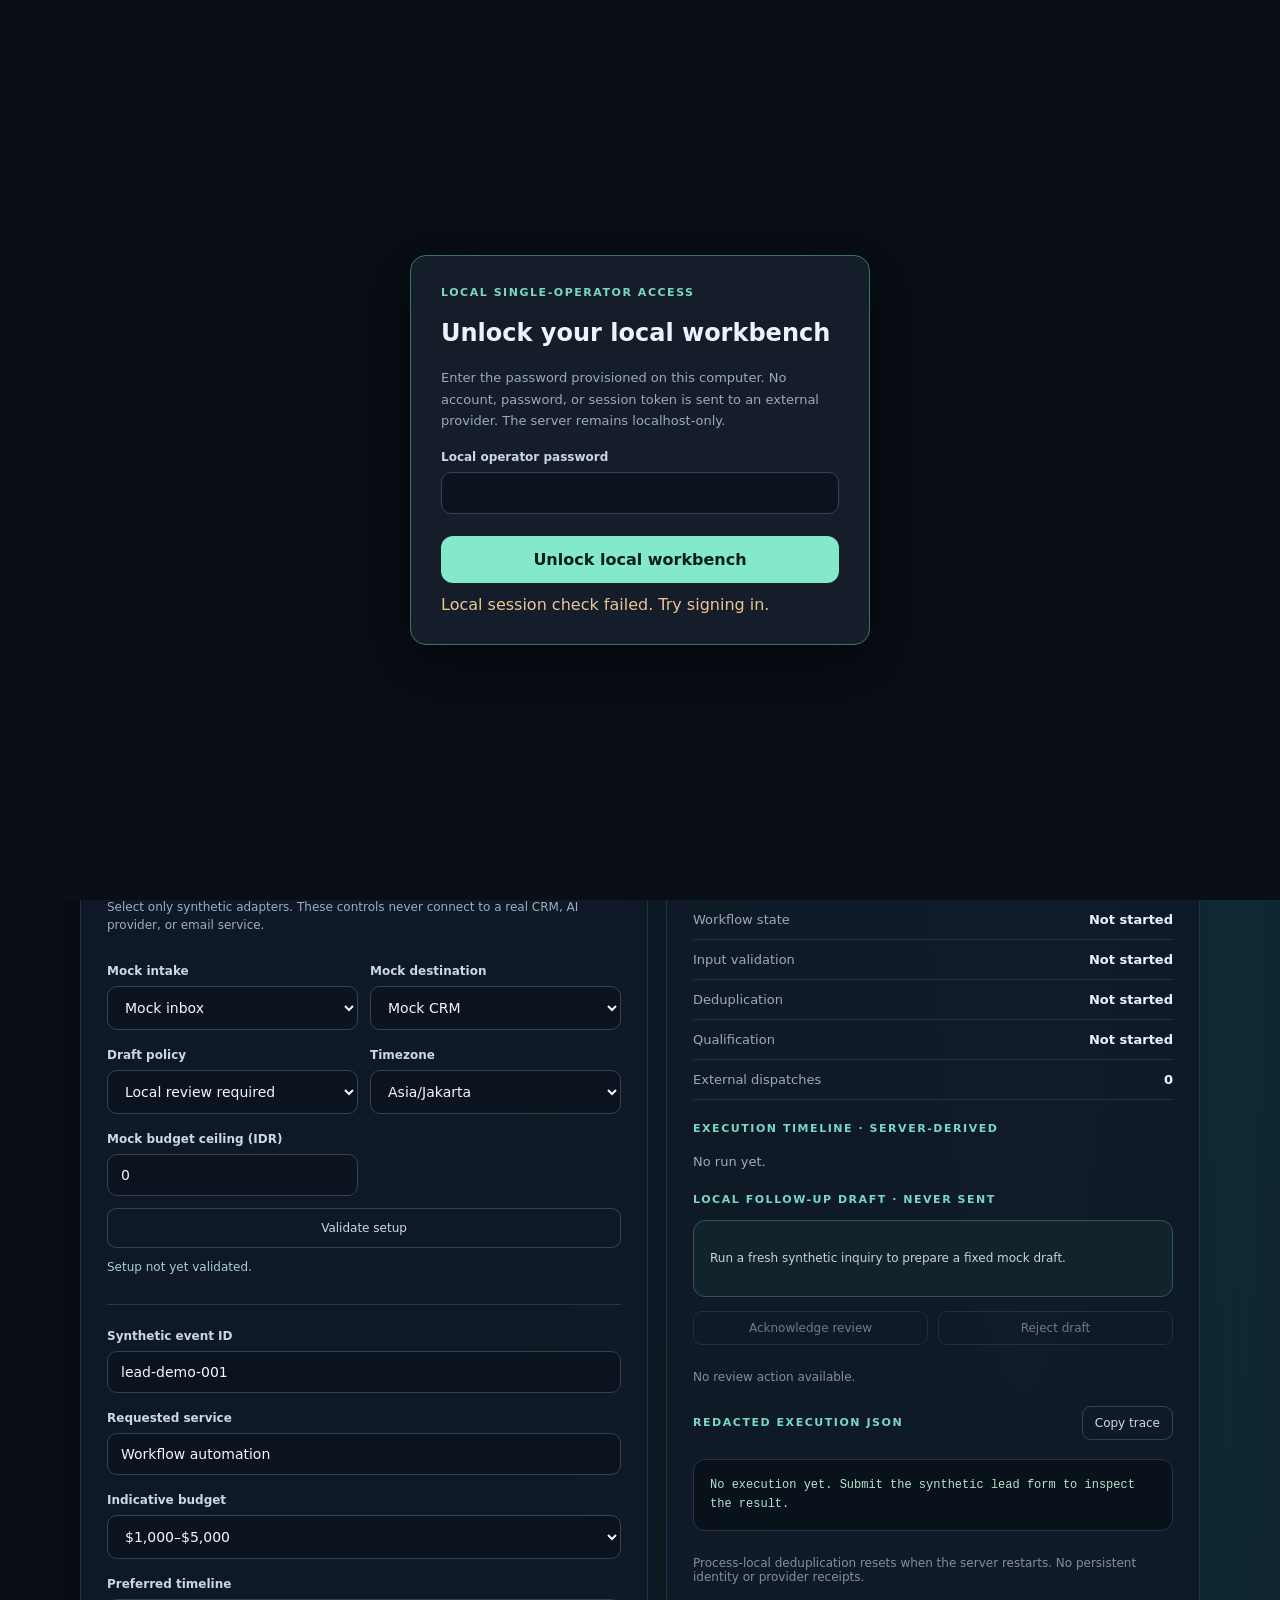
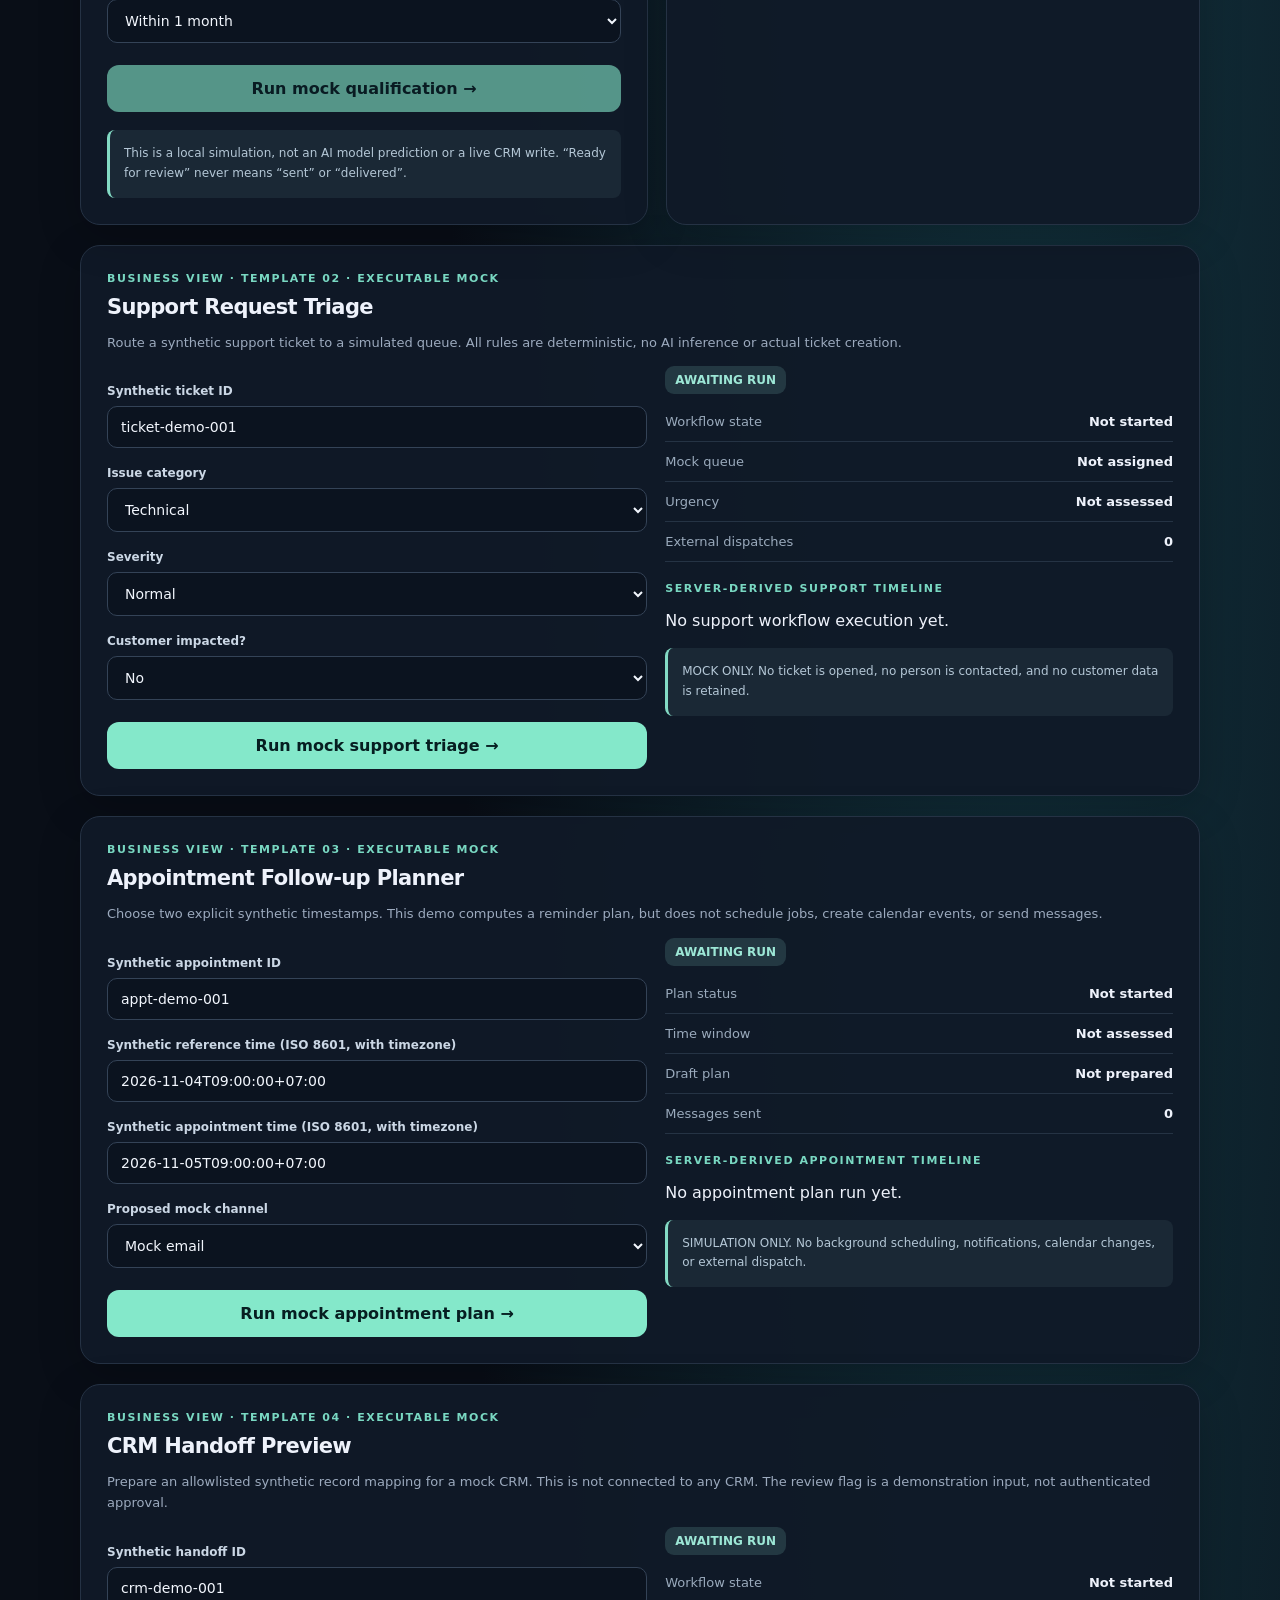
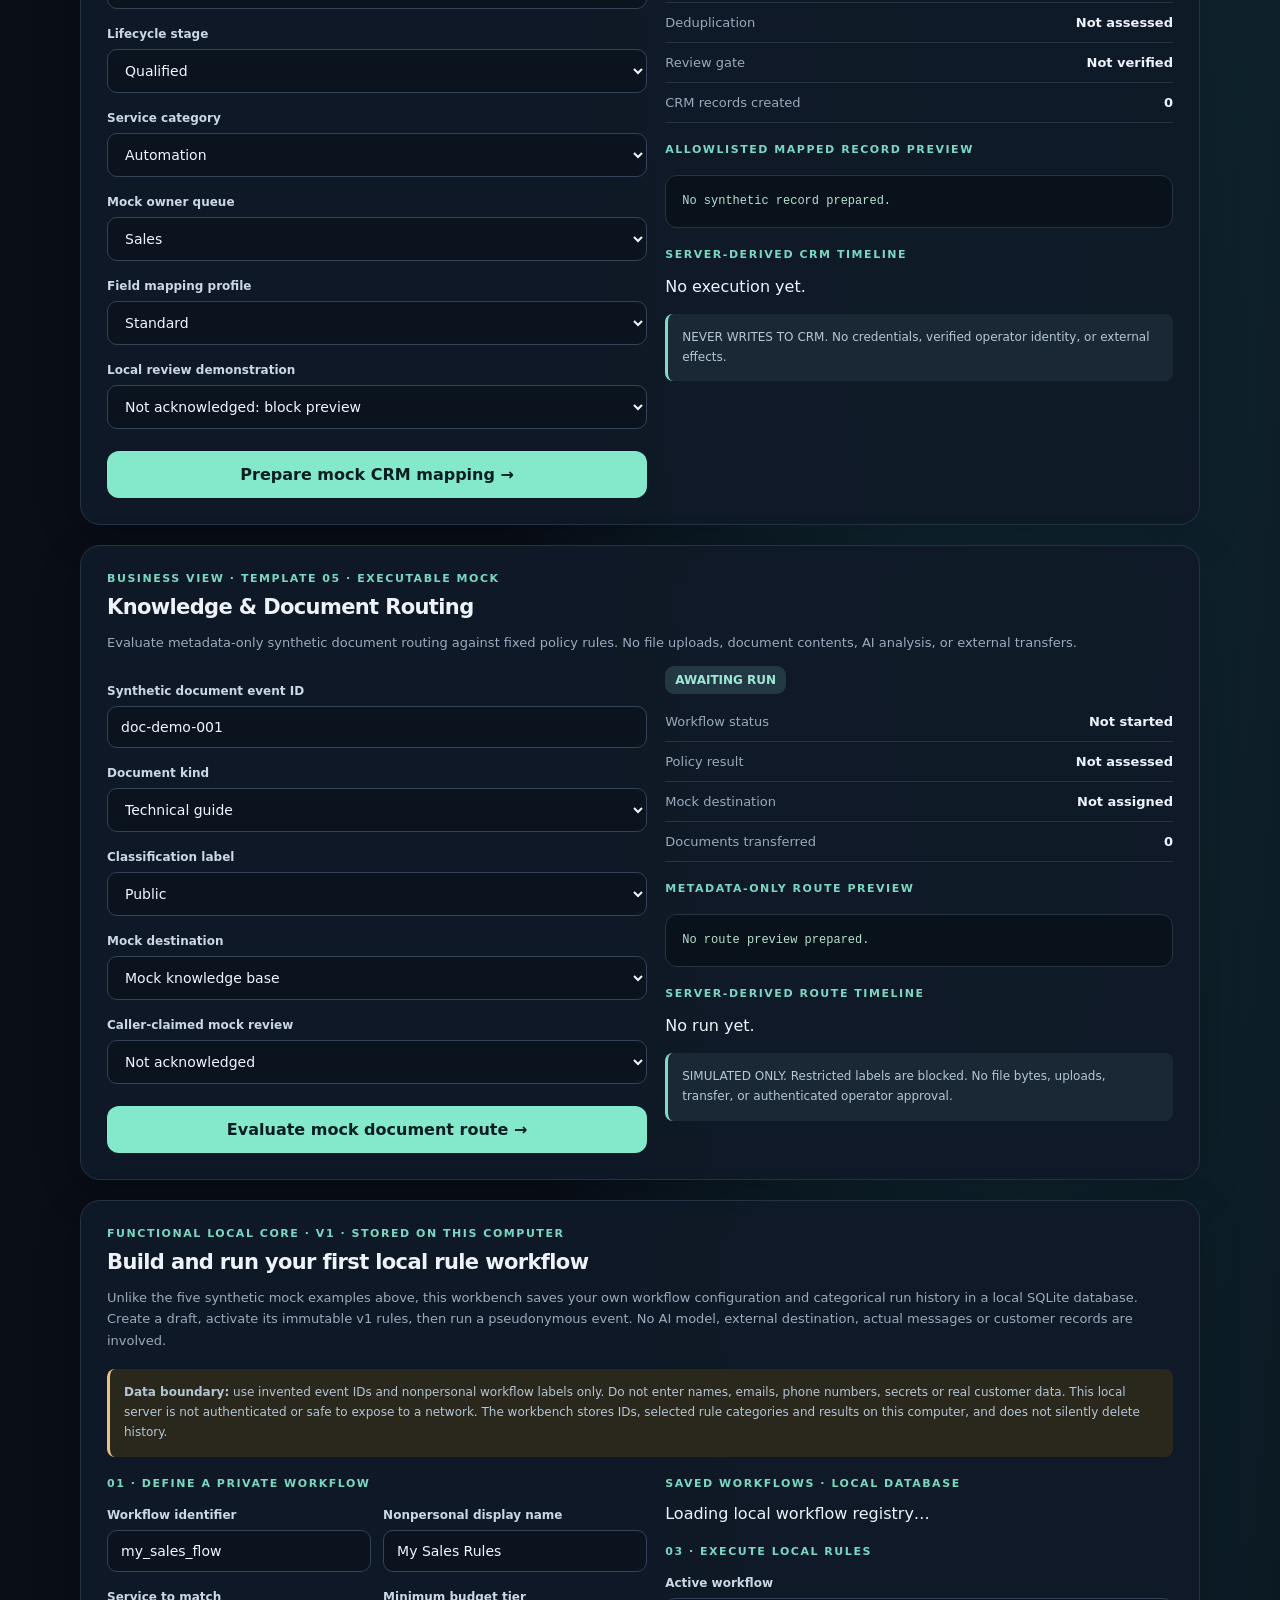
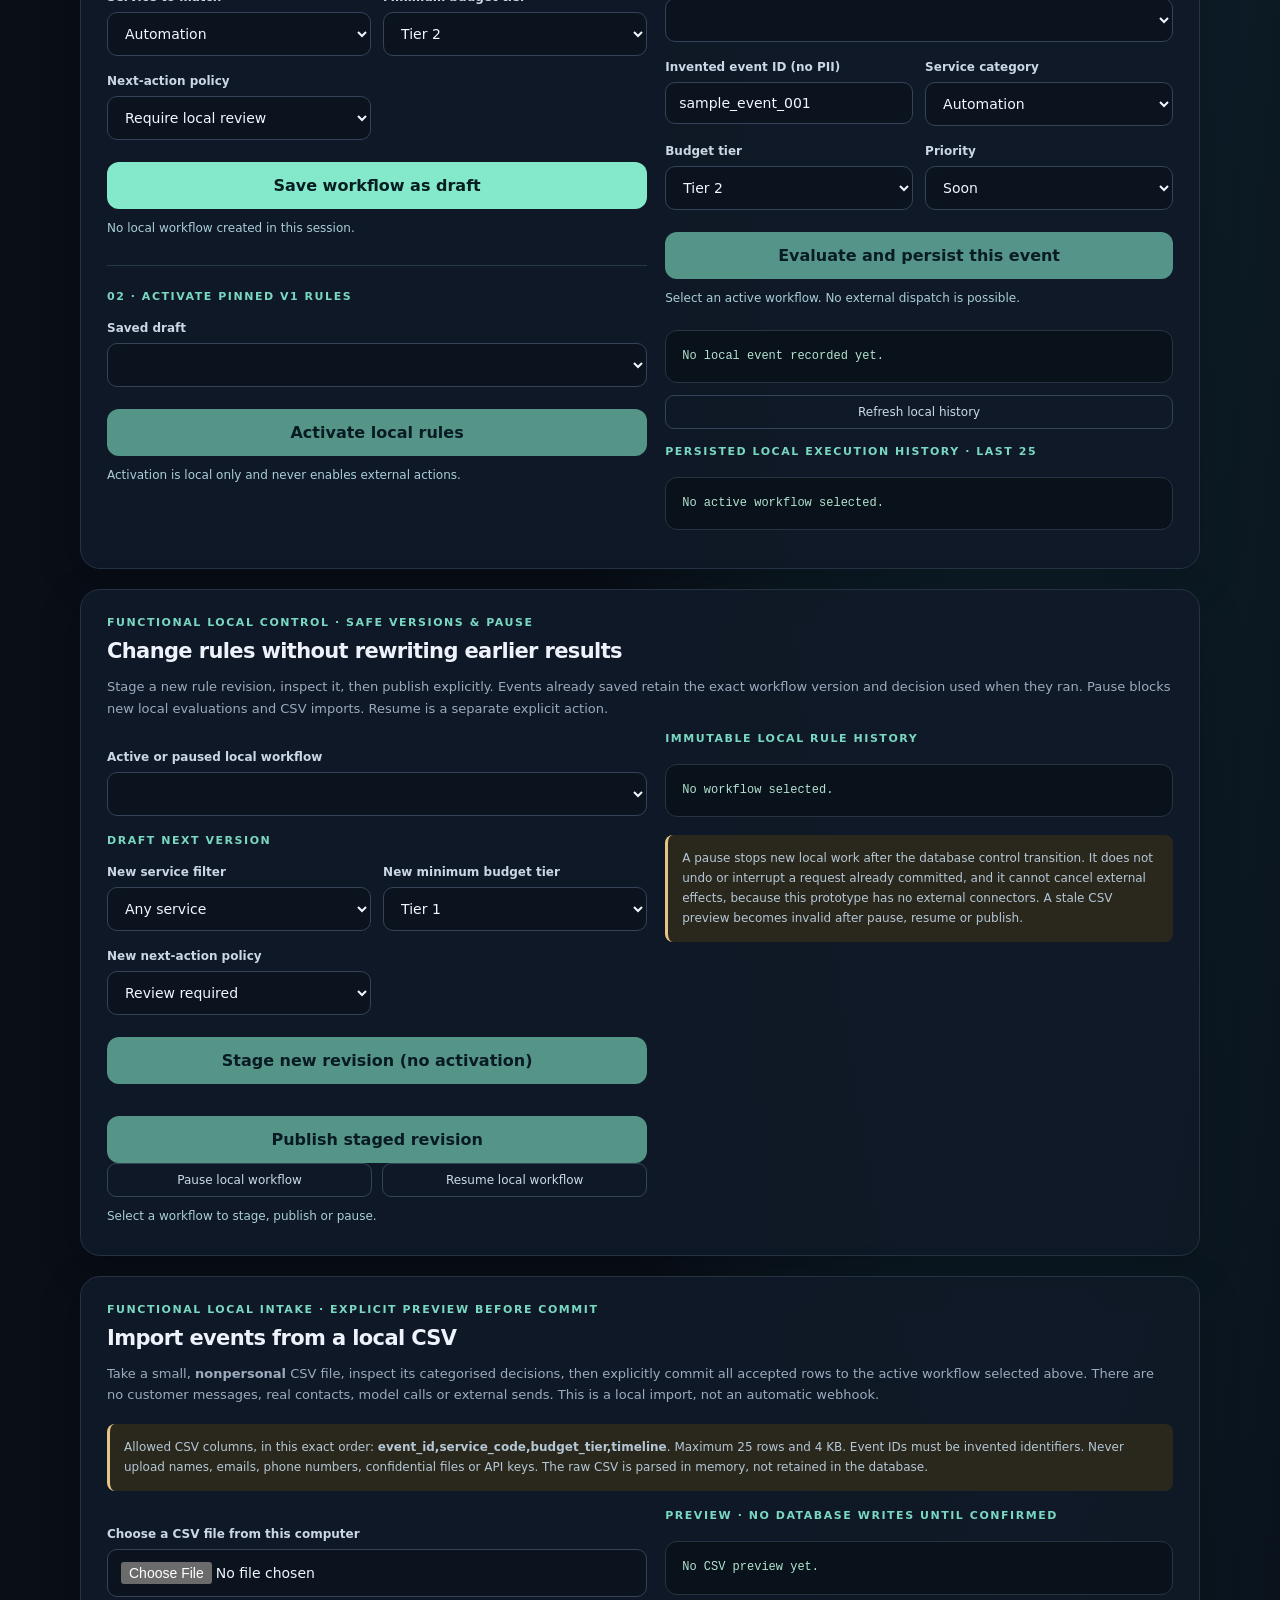
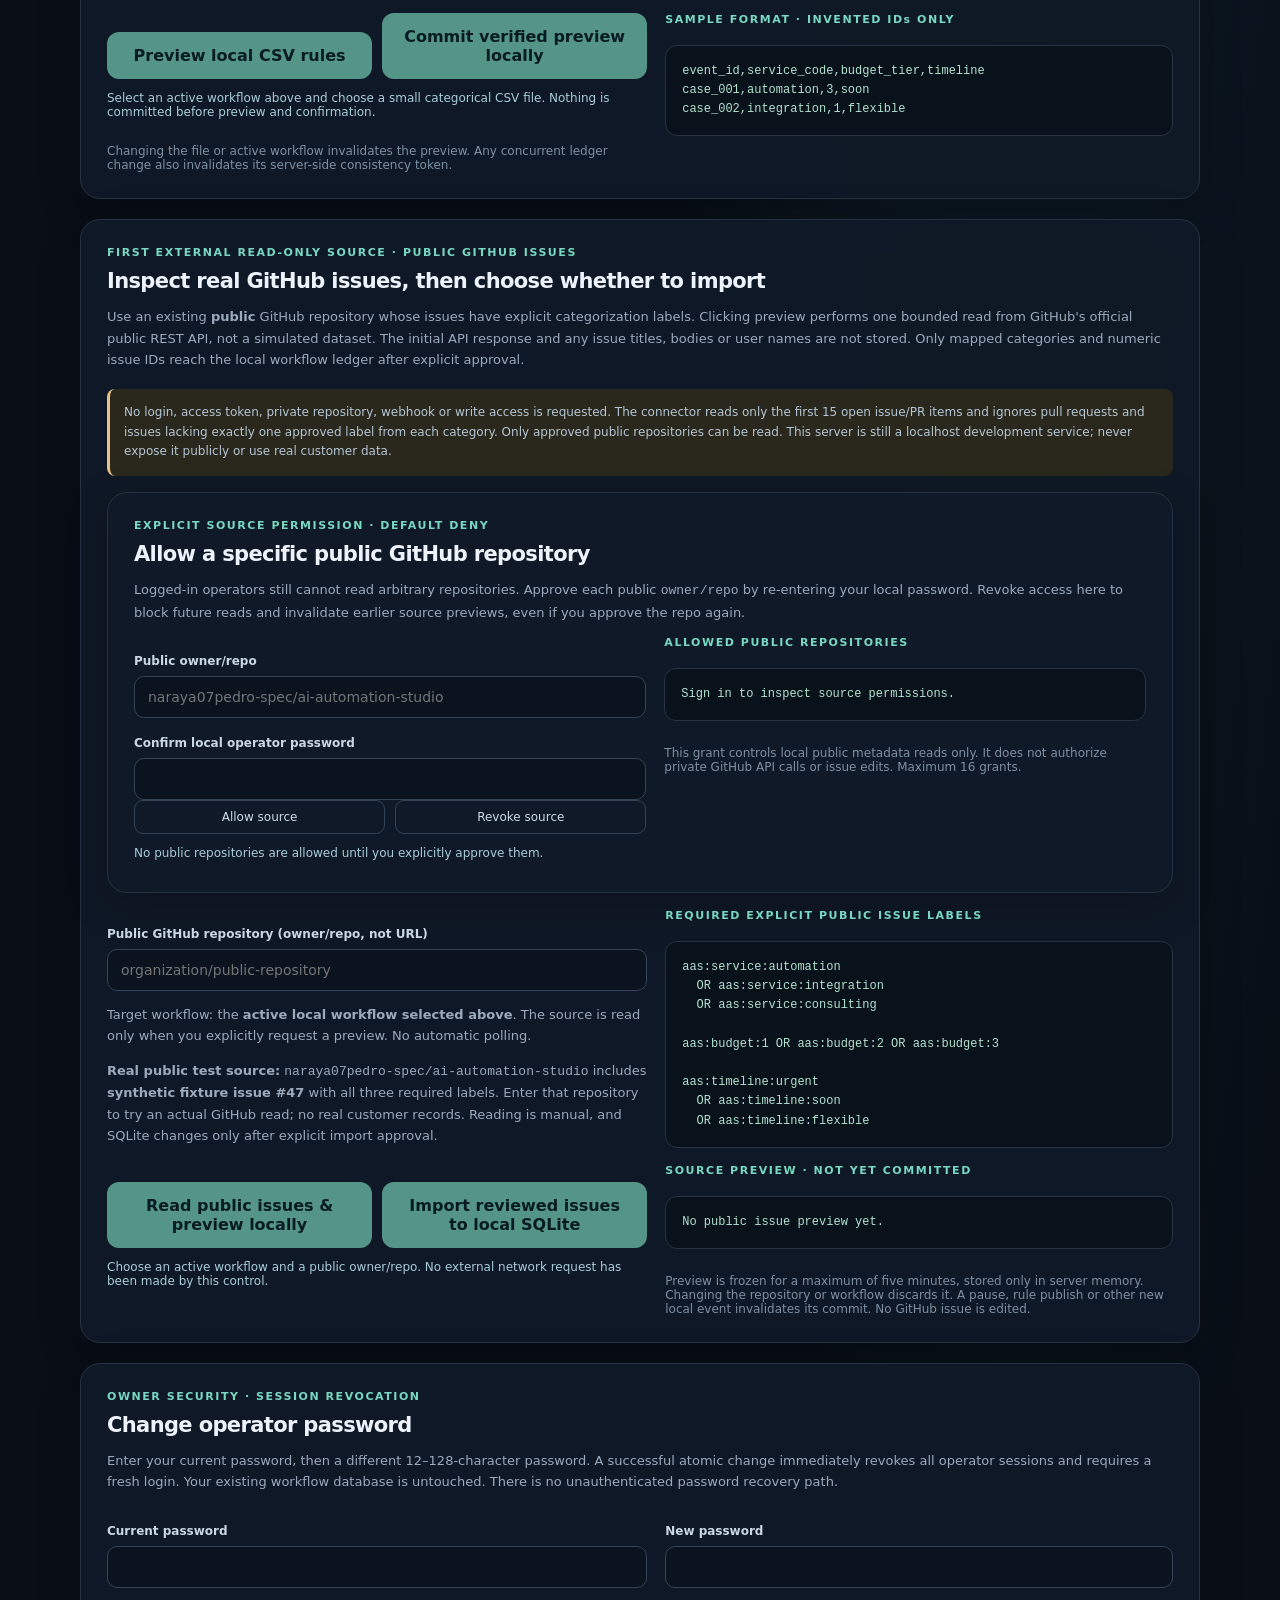
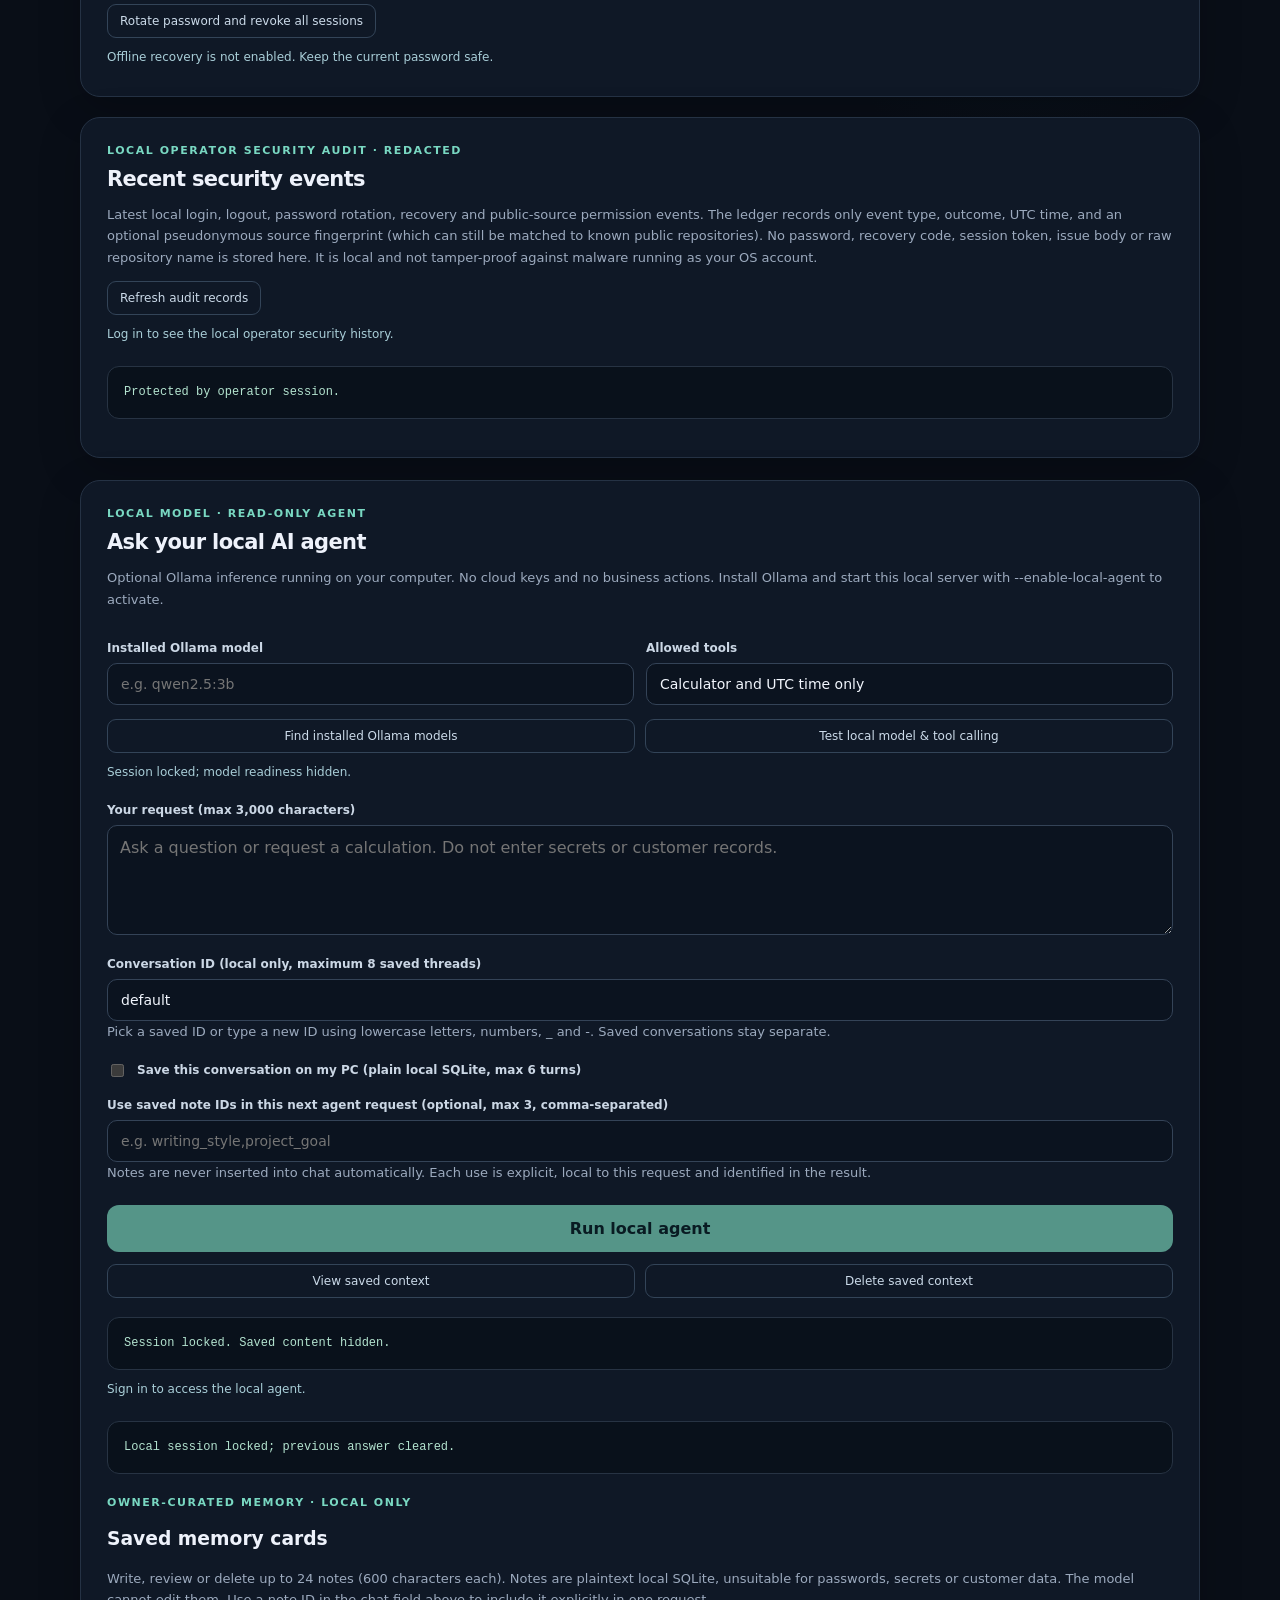
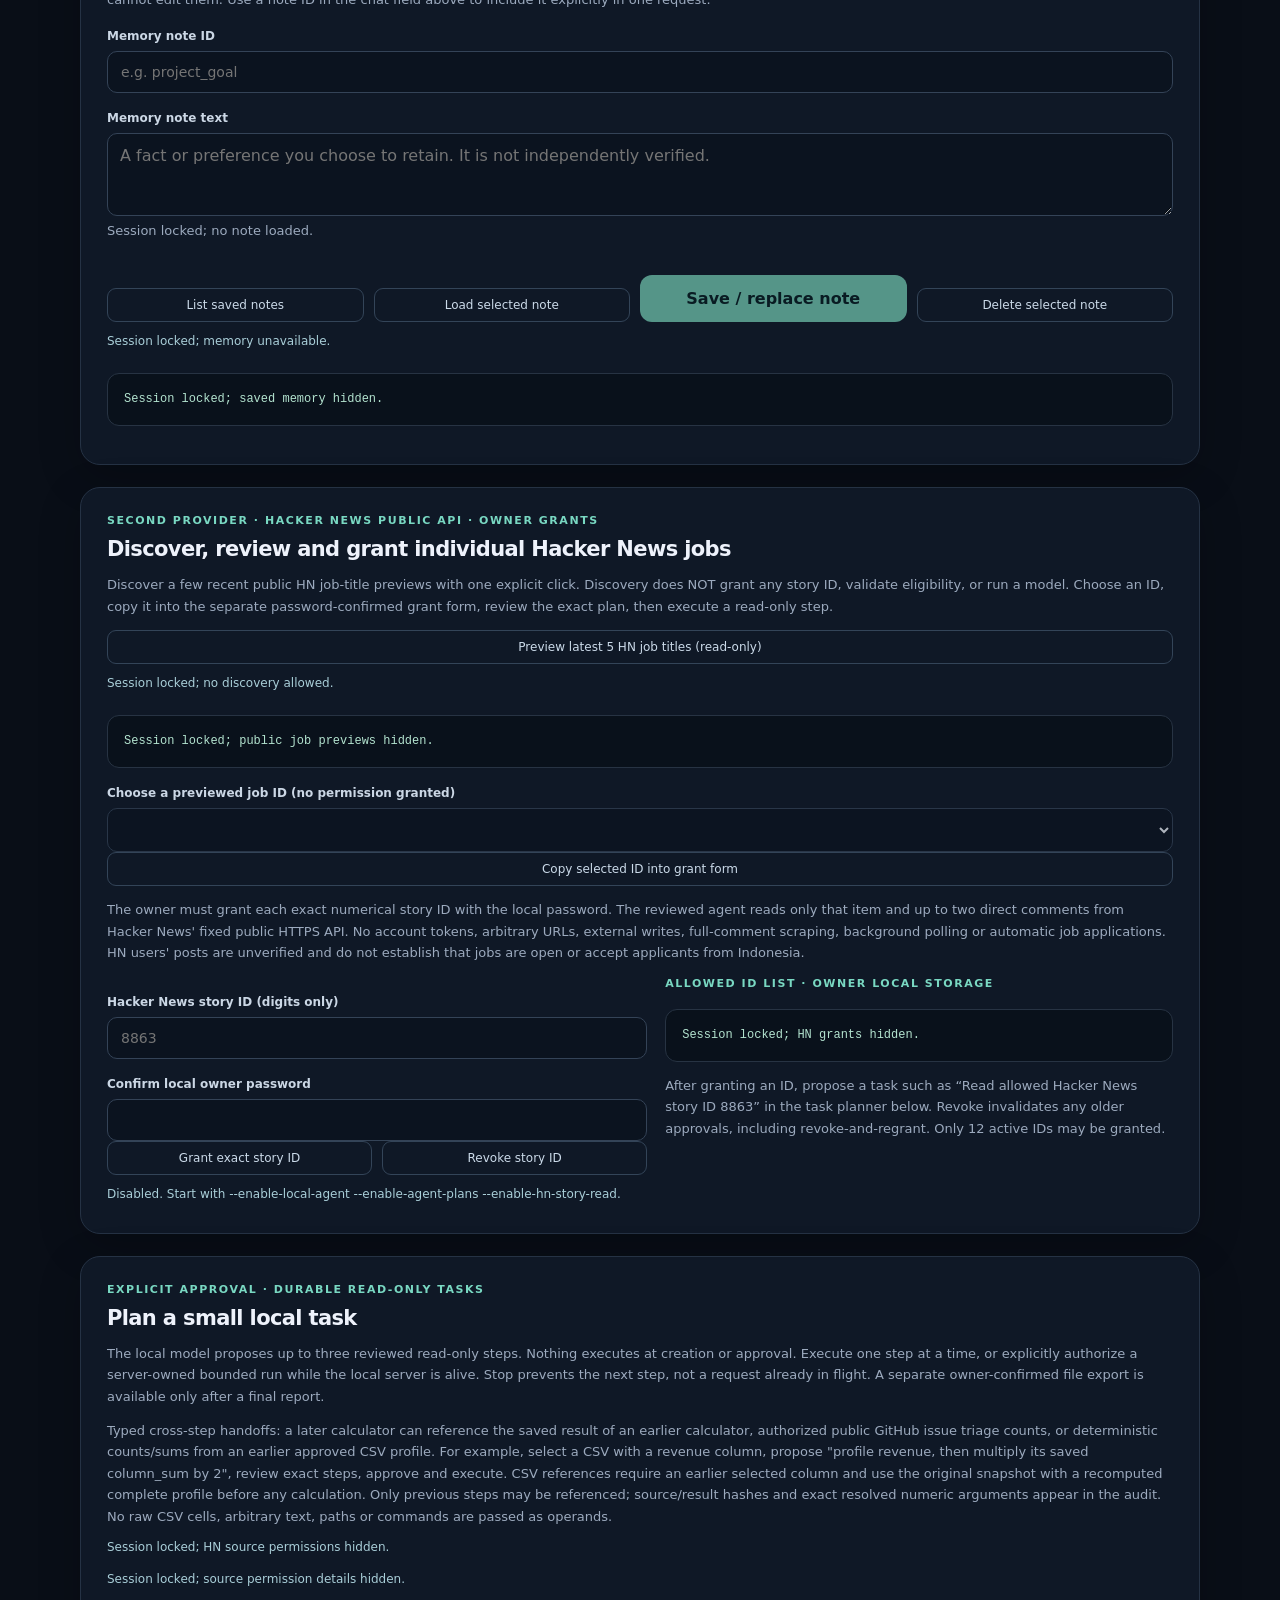
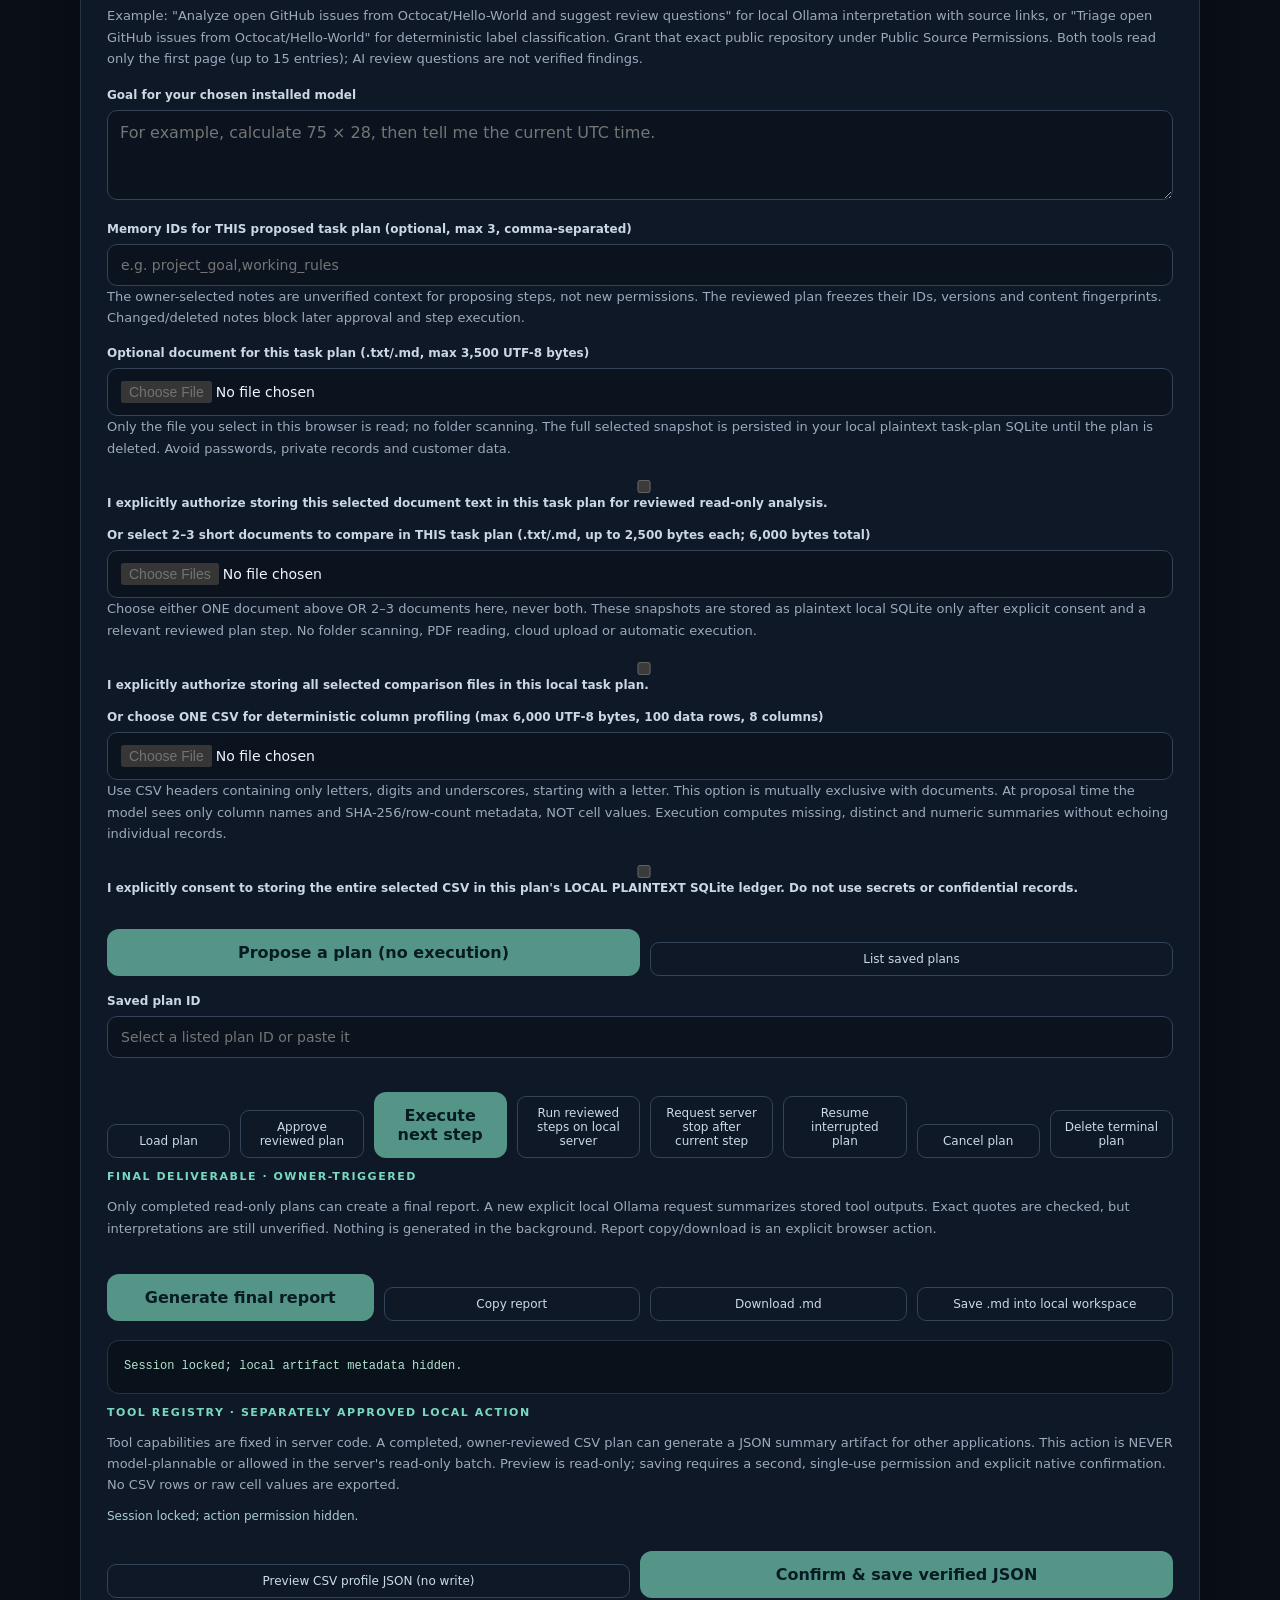
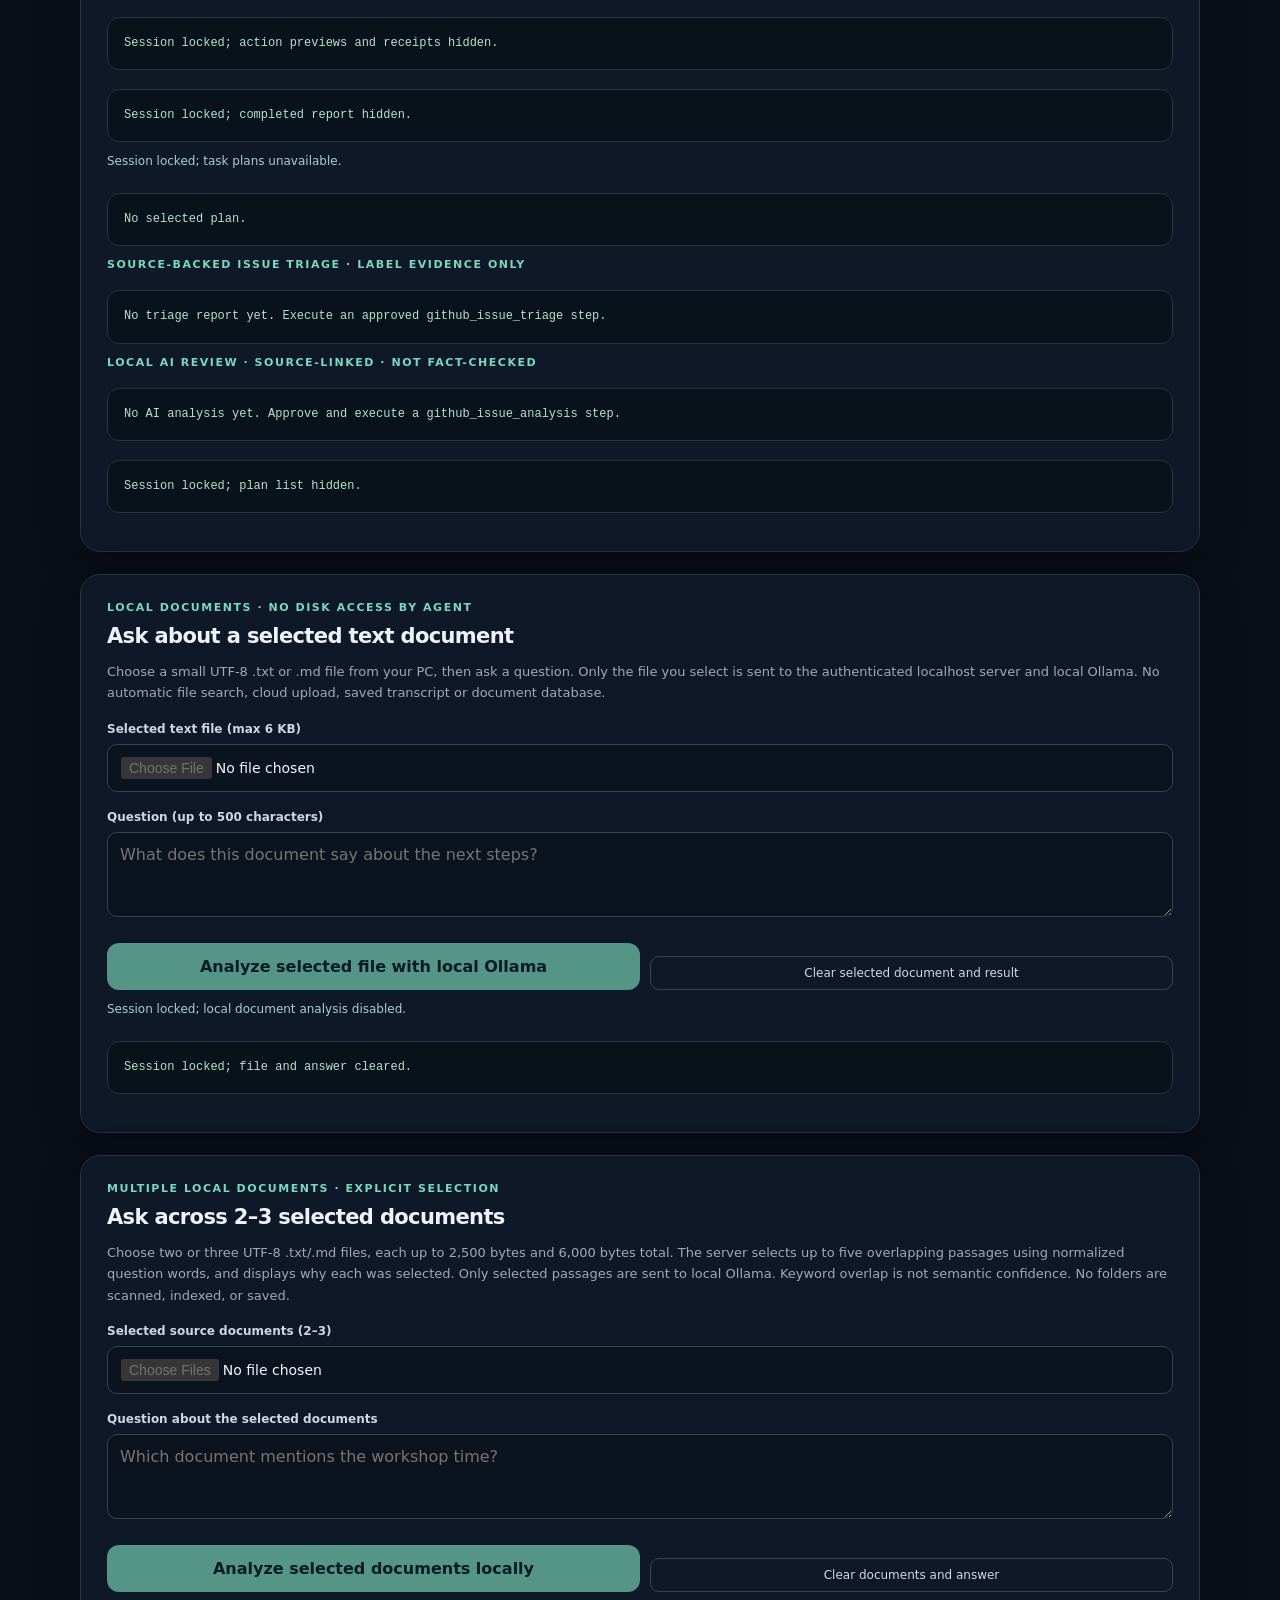
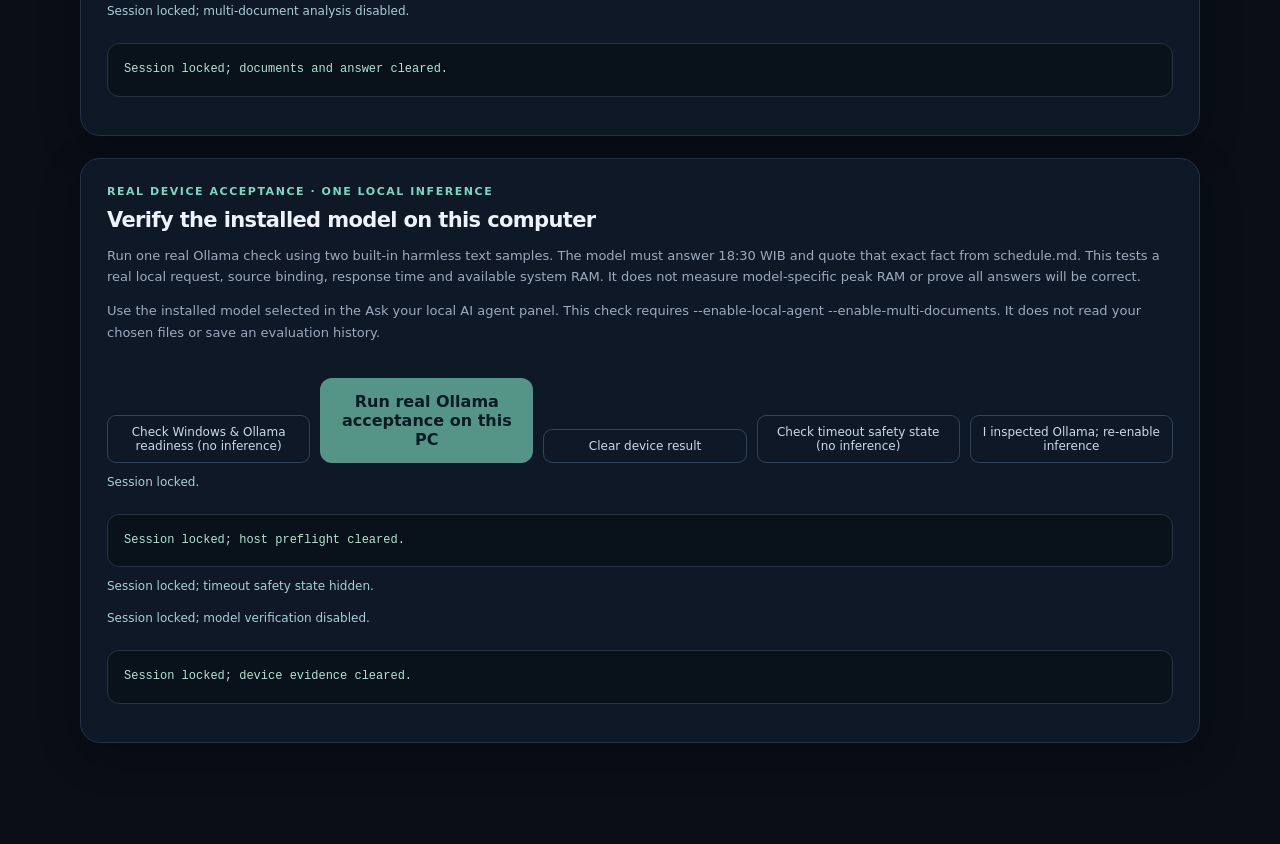
==== commit 5a798ab8: "feat(ui): preview latest HN job metadata, choose ID, require separate password-confirmed grant" ====
--- a/web/index.html
+++ b/web/index.html
@@ -316,7 +316,14 @@
 </section>
 <section class="panel" id="hn-source-panel" aria-label="Owner-granted Hacker News public story connector" style="margin:22px 0">
 <div class="kicker">SECOND PROVIDER · HACKER NEWS PUBLIC API · OWNER GRANTS</div>
-<h2>Read a specific public Hacker News story or job thread</h2>
+<h2>Discover, review and grant individual Hacker News jobs</h2>
+<p class="muted">Discover a few recent public HN job-title previews with one explicit click. Discovery does NOT grant any story ID, validate eligibility, or run a model. Choose an ID, copy it into the separate password-confirmed grant form, review the exact plan, then execute a read-only step.</p>
+<div class="core-actions"><button id="hn-job-discover" type="button" class="secondary" disabled>Preview latest 5 HN job titles (read-only)</button></div>
+<div id="hn-job-discovery-status" class="setup-msg" role="status" aria-live="polite">Discovery disabled. Requires --enable-hn-story-read and --enable-hn-job-discovery.</div>
+<pre id="hn-job-discovery-output" class="trace">No discovery request made. Public job posts are unverified; no grants were made.</pre>
+<div class="field"><label for="hn-job-preview-choice">Choose a previewed job ID (no permission granted)</label>
+<select id="hn-job-preview-choice" disabled></select></div>
+<div class="core-actions"><button id="hn-job-use-id" type="button" class="secondary" disabled>Copy selected ID into grant form</button></div>
 <p class="muted">The owner must grant each exact numerical story ID with the local password. The reviewed agent reads only that item and up to two direct comments from Hacker News' fixed public HTTPS API. No account tokens, arbitrary URLs, external writes, full-comment scraping, background polling or automatic job applications. HN users' posts are unverified and do not establish that jobs are open or accept applicants from Indonesia.</p>
 <div class="layout"><div>
 <div class="field"><label for="hn-story-id">Hacker News story ID (digits only)</label>
@@ -818,6 +825,89 @@
  }
 });
 let hnStoryEnabled=false;
+let hnJobDiscoveryEnabled=false;
+let hnJobPreview=null;
+let hnJobPreviewRevision=0;
+const clearHNJobPreview=(message="No discovery preview in this session.")=>{
+ hnJobPreviewRevision++;
+ hnJobPreview=null;
+ $("hn-job-preview-choice").replaceChildren();
+ $("hn-job-preview-choice").disabled=true;
+ $("hn-job-use-id").disabled=true;
+ $("hn-job-discovery-output").textContent=message;
+};
+$("hn-job-discover").addEventListener("click",async()=>{
+ if(!operatorCsrf||!hnStoryEnabled||!hnJobDiscoveryEnabled)return;
+ const revision=++hnJobPreviewRevision;
+ hnJobPreview=null;
+ $("hn-job-discover").disabled=true;
+ $("hn-job-use-id").disabled=true;
+ $("hn-job-preview-choice").disabled=true;
+ $("hn-job-preview-choice").replaceChildren();
+ $("hn-job-discovery-status").textContent=
+  "Fetching up to five public titles from the exact official HN API. No grants or model calls.";
+ $("hn-job-discovery-output").textContent="Read-only public metadata request started…";
+ try{
+  const response=await appFetch("/api/local-hn-jobstories-preview",{
+   method:"POST",headers:{"Content-Type":"application/json"},
+   body:JSON.stringify({})});
+  const out=await response.json();
+  if(revision!==hnJobPreviewRevision||!operatorCsrf)return;
+  if(!response.ok)throw Error(out.error||"hn_discovery_unavailable");
+  if(out.source!=="HACKER_NEWS_PUBLIC_JOBSTORIES_PREVIEW_V1"||
+     out.auto_grant_count!==0||out.external_write_count!==0||
+     out.model_calls!==0||out.local_file_write_count!==0||
+     out.requires_separate_owner_grant!==true||
+     !Array.isArray(out.jobs)||out.jobs.length>5||
+     !/^[0-9a-f]{64}$/.test(out.source_sha256))
+   throw Error("invalid_hn_discovery_preview");
+  hnJobPreview=out;
+  const select=$("hn-job-preview-choice");
+  select.replaceChildren();
+  for(const job of out.jobs){
+   if(!Number.isInteger(job.story_id)||job.story_id<1||
+      job.story_id>999999999||job.owner_story_grant!==false||
+      typeof job.title!=="string")throw Error("invalid_hn_discovery_job");
+   const option=document.createElement("option");
+   option.value=String(job.story_id);
+   option.textContent="#"+job.story_id+" · "+job.title;
+   select.appendChild(option);
+  }
+  select.disabled=!select.options.length;
+  $("hn-job-use-id").disabled=!select.options.length;
+  $("hn-job-discovery-output").textContent=JSON.stringify({
+   fetched_at_utc:out.fetched_at_utc,source_sha256:out.source_sha256,
+   ids_in_feed:out.feed_ids_returned,ids_considered:out.ids_considered,
+   jobs:out.jobs,external_read_count:out.external_read_count,
+   auto_grant_count:out.auto_grant_count,
+   external_write_count:out.external_write_count,
+   job_active_verified:out.job_active_verified,
+   indonesia_eligibility_verified:out.indonesia_eligibility_verified
+  },null,2);
+  $("hn-job-discovery-status").textContent=
+   "Read-only preview of "+out.jobs.length+
+   " public job titles. Select an ID and grant it separately with your password. No permission was changed.";
+ }catch(error){
+  if(revision===hnJobPreviewRevision&&operatorCsrf){
+   clearHNJobPreview("Discovery unavailable: "+error.message+
+    ". No grant or task was executed.");
+   $("hn-job-discovery-status").textContent=
+    "Provider preview failed or invalid; no source permission was granted.";
+  }
+ }finally{
+  if(revision===hnJobPreviewRevision&&operatorCsrf)
+   $("hn-job-discover").disabled=!hnStoryEnabled||!hnJobDiscoveryEnabled;
+ }
+});
+$("hn-job-use-id").addEventListener("click",()=>{
+ const id=Number($("hn-job-preview-choice").value);
+ if(!operatorCsrf||!hnStoryEnabled||!hnJobPreview||
+    !Number.isInteger(id)||!hnJobPreview.jobs.some(j=>j.story_id===id))return;
+ $("hn-story-id").value=String(id);
+ $("hn-story-status").textContent=
+  "Selected HN story ID "+id+
+  ". No grant yet. Re-enter your current local password and click Grant exact story ID.";
+});
 const refreshHNStories=async()=>{
  try{
   const response=await appFetch("/api/local-hn-stories");
@@ -848,6 +938,7 @@
   const data=await localPost("/api/local-hn-story-"+operation,
    {story_id:Number(raw),current_password:pwd});
   $("hn-story-password").value="";
+  clearHNJobPreview("Source grants changed. Run discovery again for a fresh preview.");
   status.textContent=data.status+" · approval epoch "+data.epoch+
    ". Existing previously approved HN plans may need to be recreated.";
   await refreshHNStories();
@@ -1243,6 +1334,15 @@
   agentPlanCsvEnabled=agentPlanEnabled&&data.plan_csv===true;
   // Plan memory only when both owner-curated memory and task planning are opted in.
   planMemoryField.disabled=!(agentPlanEnabled&&data.plan_memory===true);
+  hnJobDiscoveryEnabled=agentPlanEnabled&&data.hn_job_discovery===true&&
+   Array.isArray(data.tool_registry)&&data.tool_registry.some(t=>
+    t.name==="hn_jobstories_preview"&&t.enabled===true&&
+    t.effect==="PUBLIC_READ"&&t.batch_allowed===false&&
+    t.model_plannable===false&&t.owner_confirmation_required===true);
+  $("hn-job-discover").disabled=!hnStoryEnabled||!hnJobDiscoveryEnabled;
+  $("hn-job-discovery-status").textContent=hnJobDiscoveryEnabled
+   ?"Public HN job-title preview enabled. One click reads at most 6 official API items; no grants or model calls."
+   :"Discovery disabled. Requires --enable-hn-story-read and --enable-hn-job-discovery.";
   $("agent-plan-hn-status").textContent=agentPlanEnabled&&data.hn_story_read===true
    ?"HN story read-only connector enabled. Grant exact story IDs above, then review and approve each plan. User-generated content is unverified."
    :"HN agent reads disabled. Start with --enable-local-agent --enable-agent-plans --enable-hn-story-read.";
@@ -1443,6 +1543,7 @@
  if(plan&&plan.plan_id)planIdInput.value=plan.plan_id;
  planDetails.textContent=plan ? JSON.stringify({
   status:plan.status,batch_run_status:plan.batch_run_status||"IDLE",
+  hn_approval_epoch:plan.hn_approval_epoch??null,
   goal:plan.goal,model:plan.model,
   steps:plan.steps,completed_steps:plan.results,next_index:plan.next_index,
   verified_numeric_handoff_lineage:plan.handoffs||[],
@@ -2448,6 +2549,10 @@
  $("agent-plan-github-status").textContent="Session locked; source permission details hidden.";
  $("agent-plan-hn-status").textContent="Session locked; HN source permissions hidden.";
  hnStoryEnabled=false;
+ hnJobDiscoveryEnabled=false;
+ $("hn-job-discover").disabled=true;
+ $("hn-job-discovery-status").textContent="Session locked; no discovery allowed.";
+ clearHNJobPreview("Session locked; public job previews hidden.");
  for(const id of ["hn-story-id","hn-story-password","hn-story-grant","hn-story-revoke"])
   $(id).disabled=true;
  $("hn-story-password").value="";
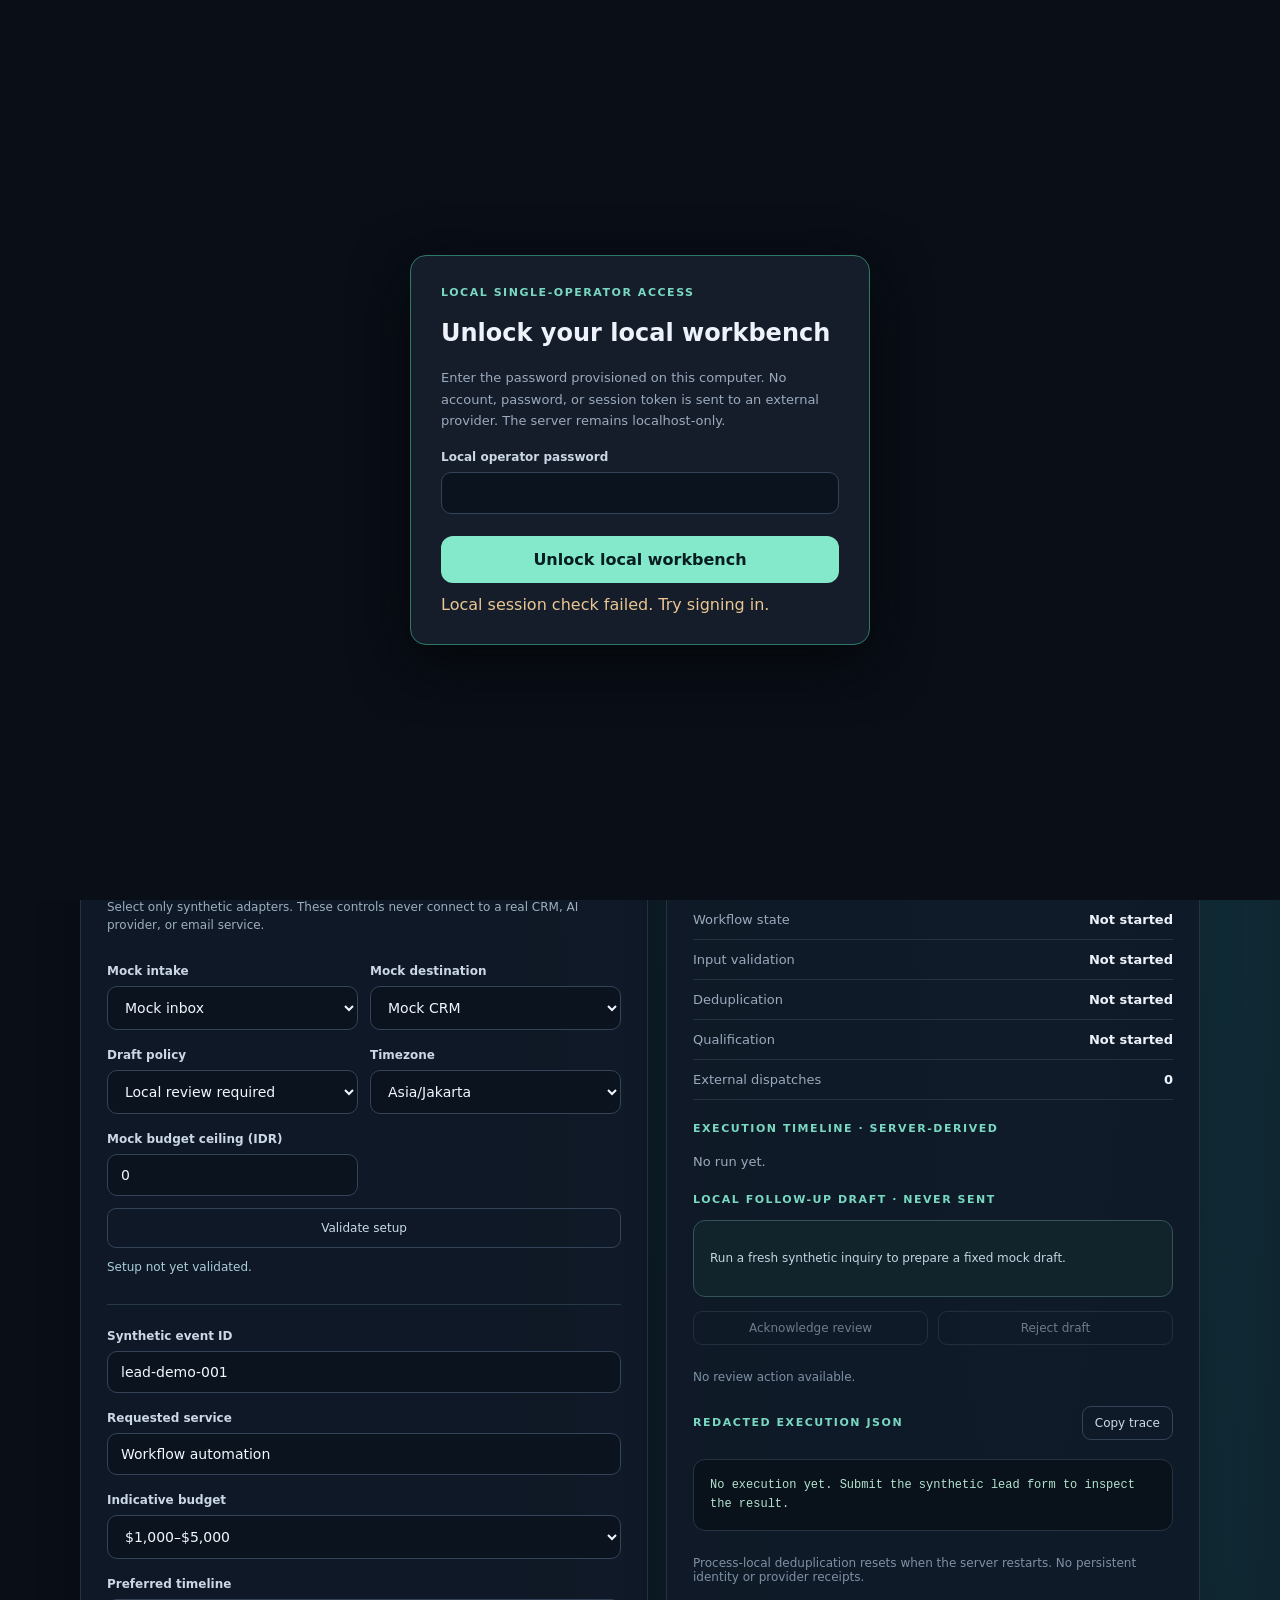
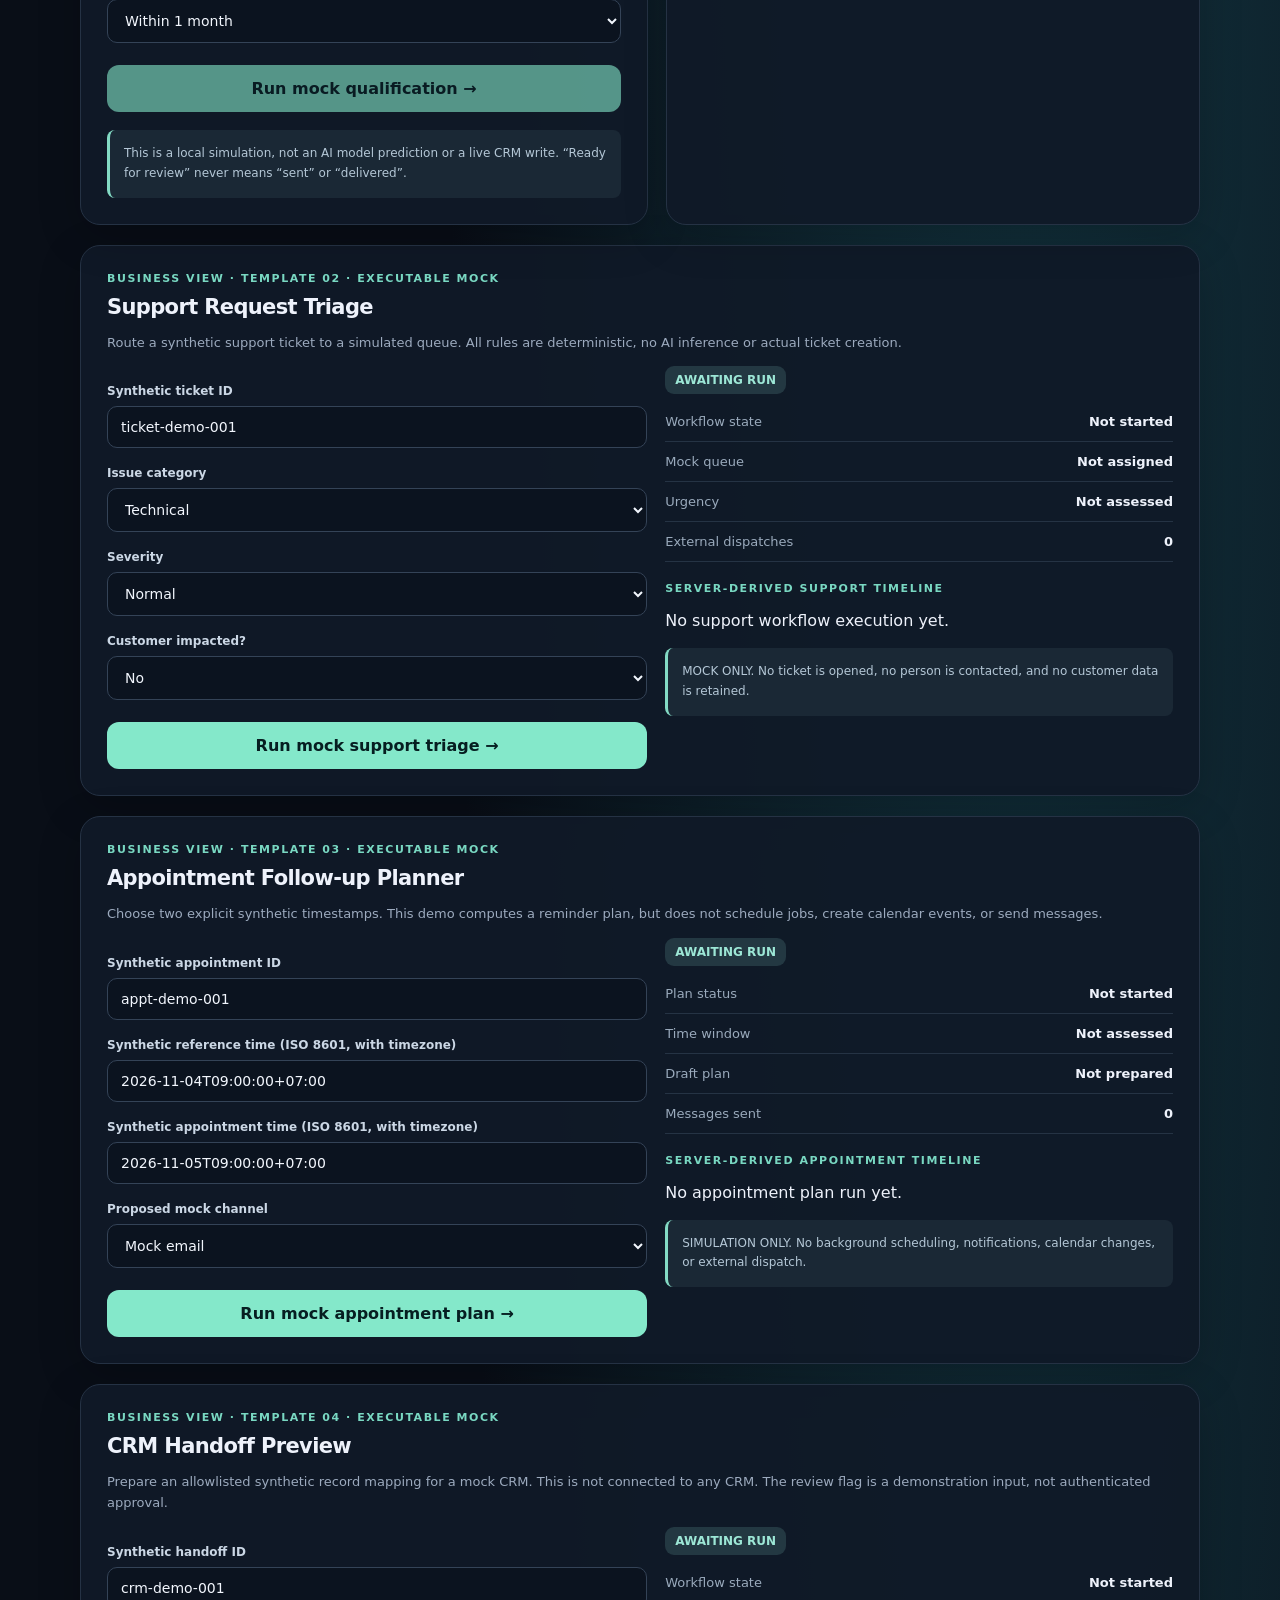
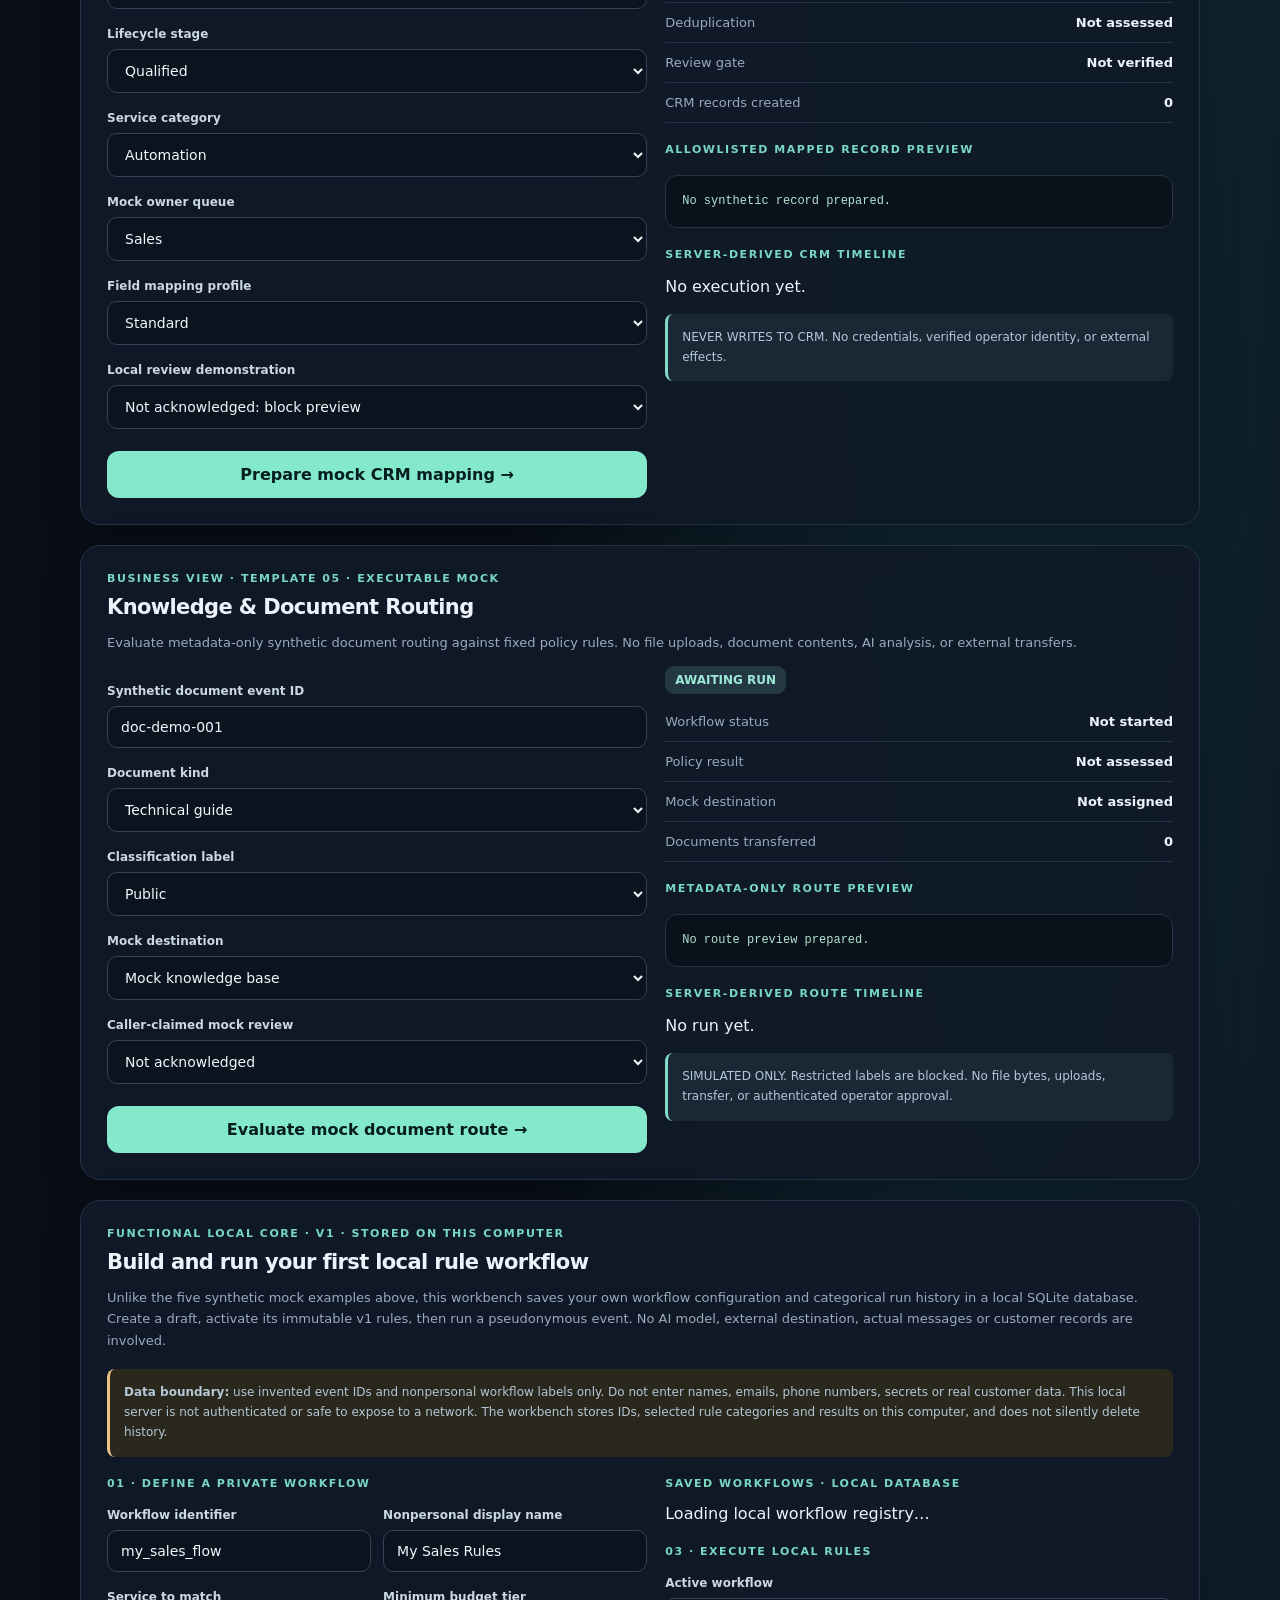
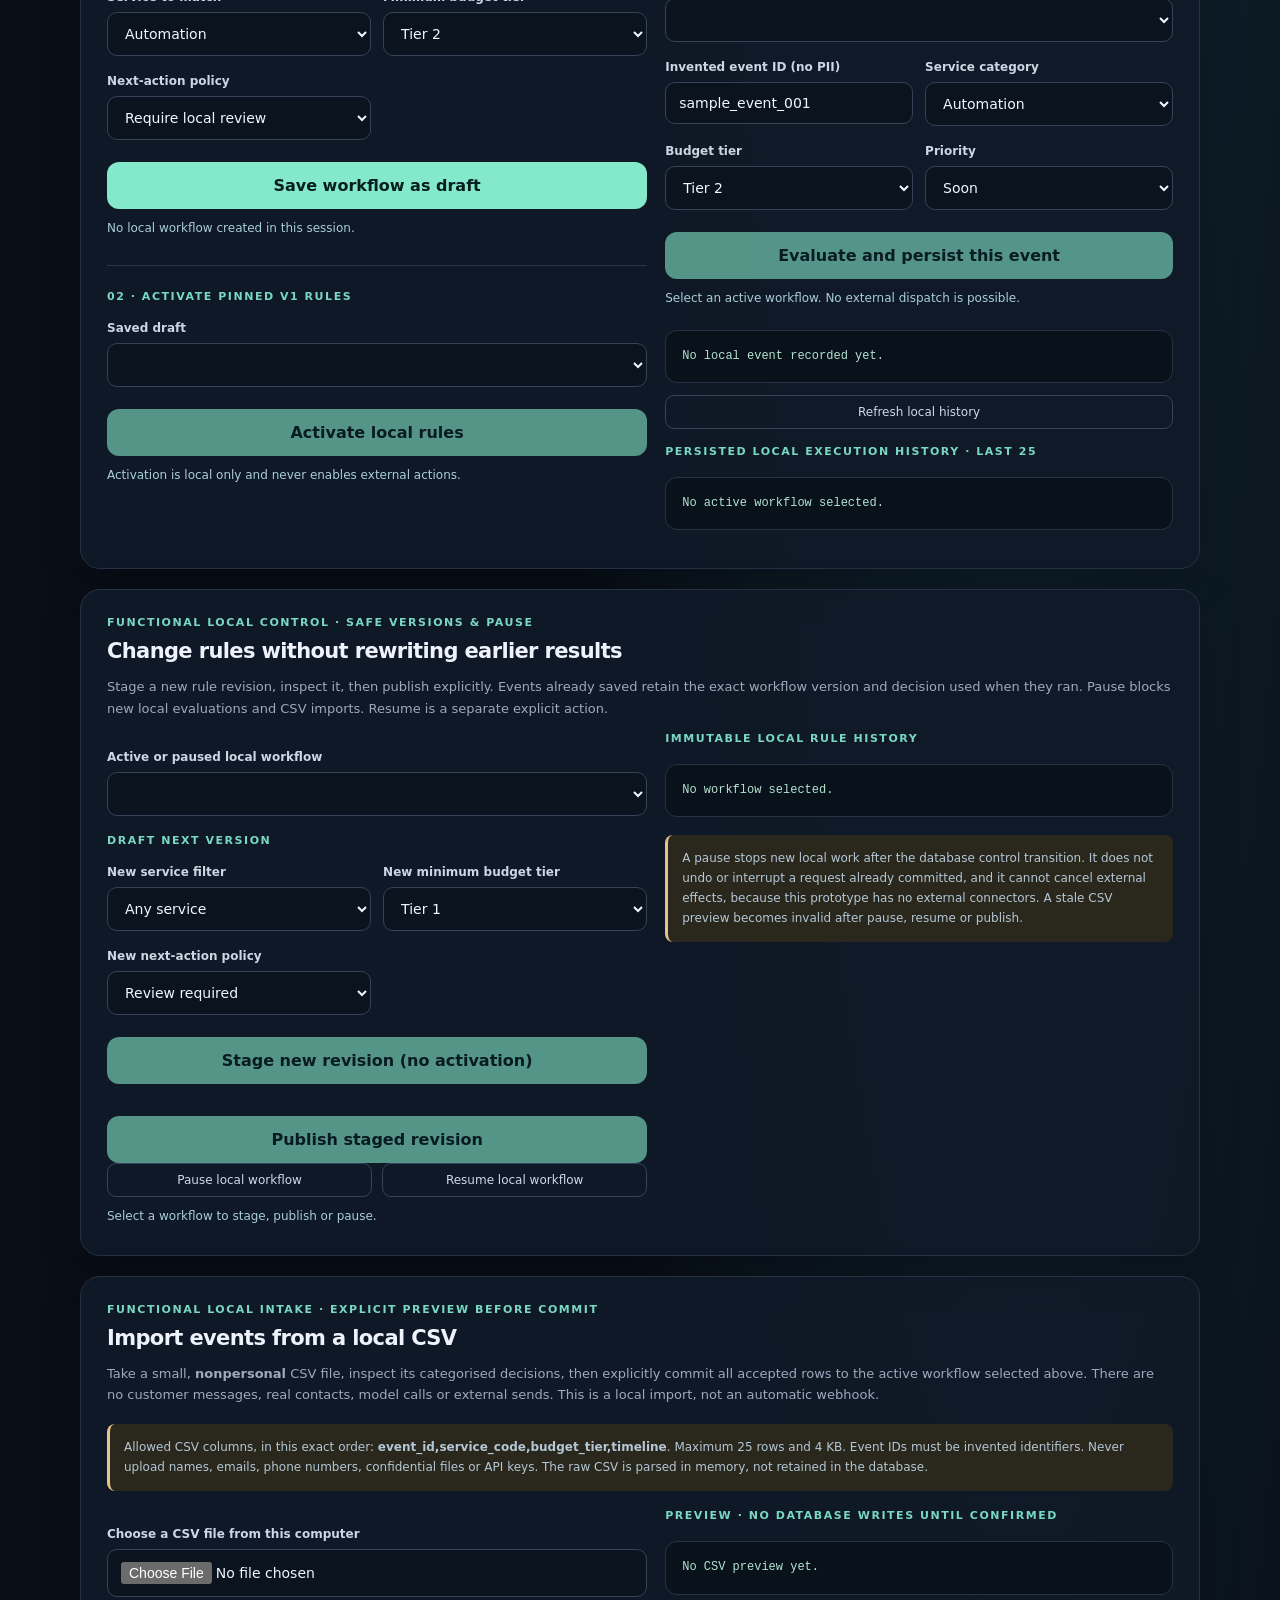
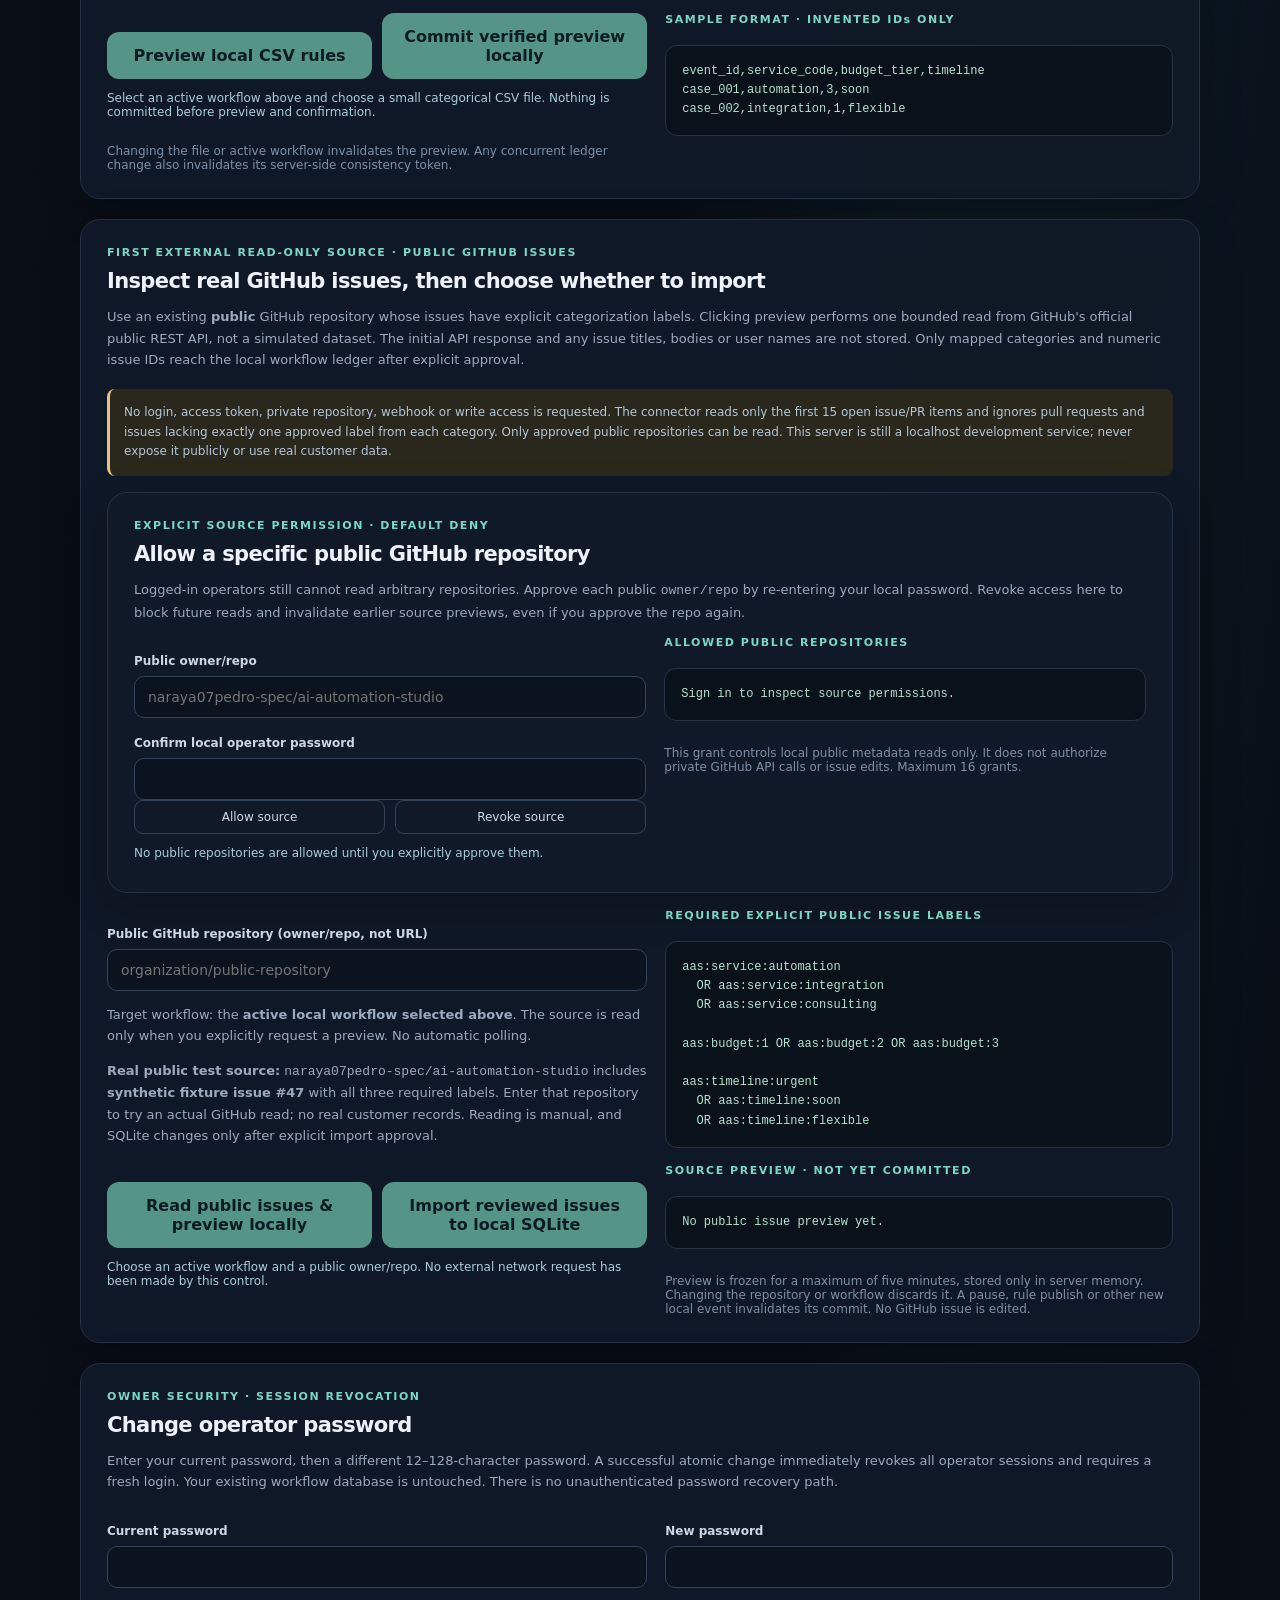
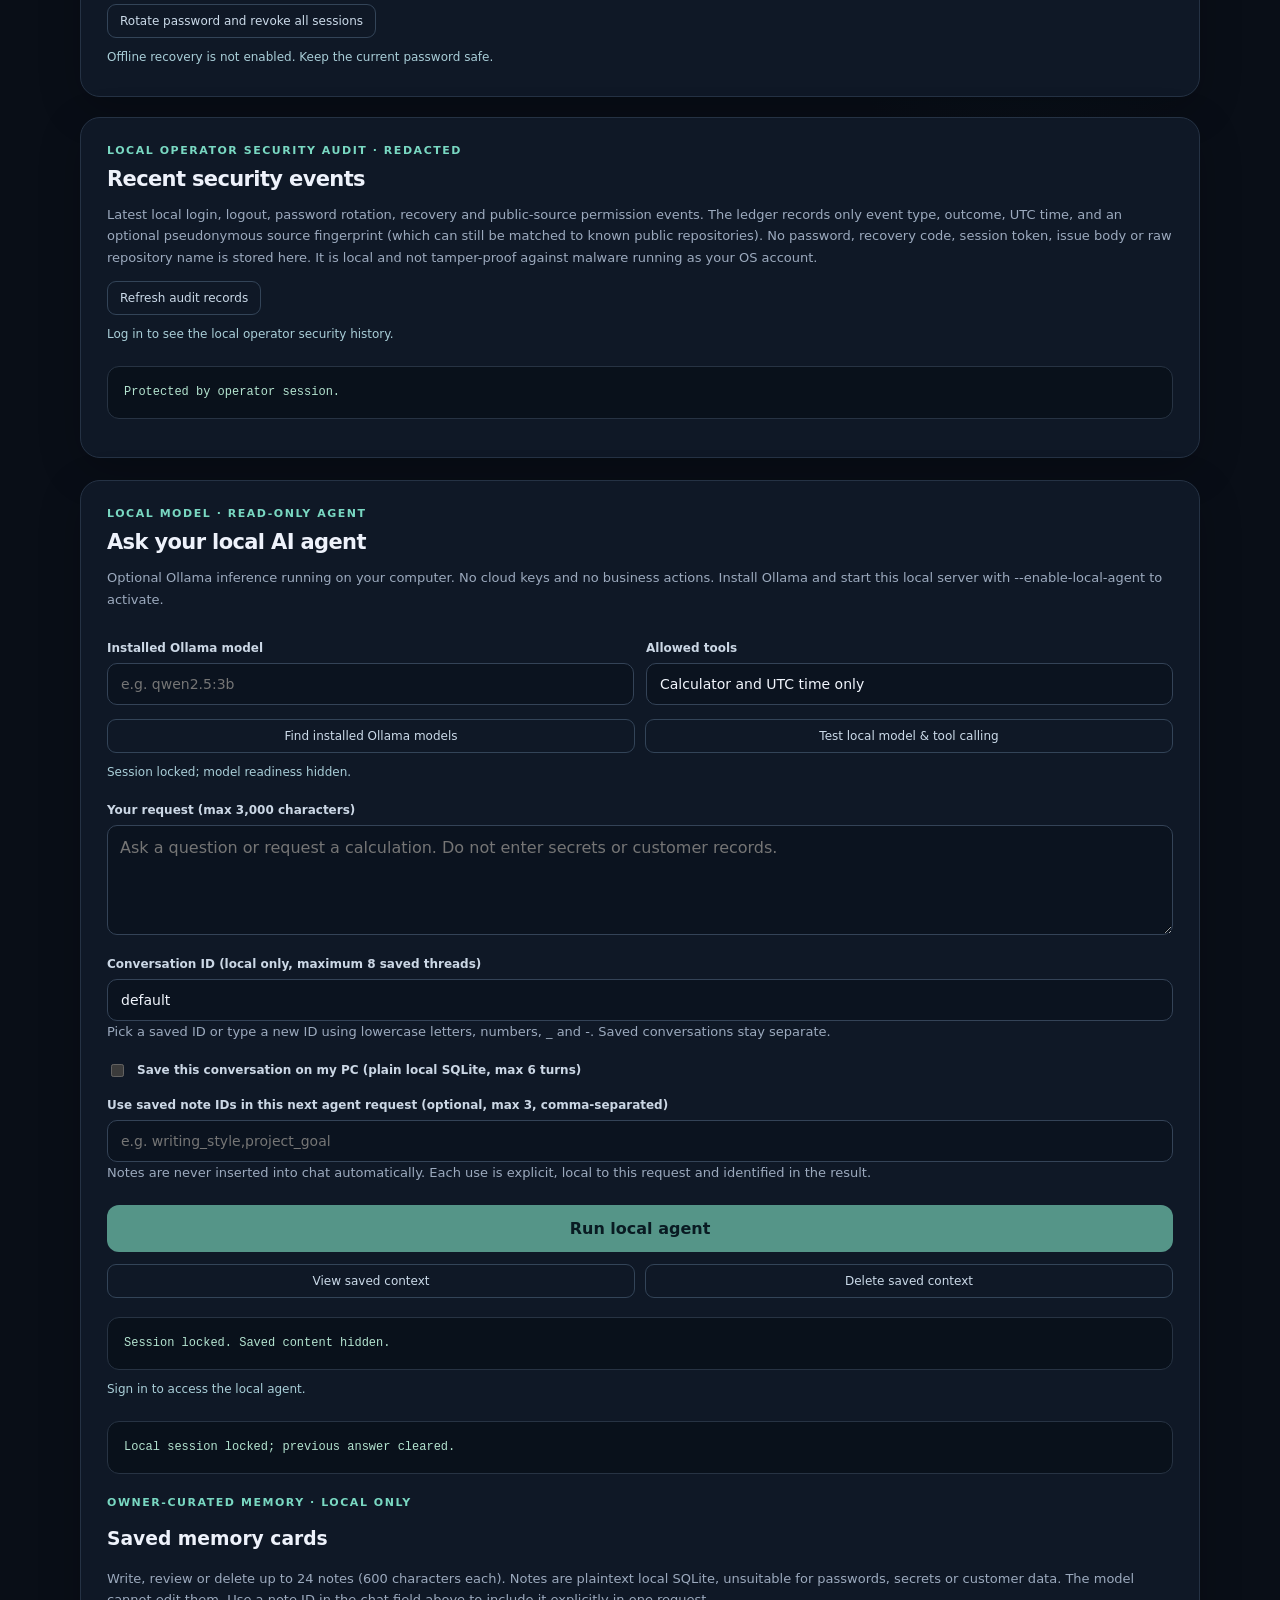
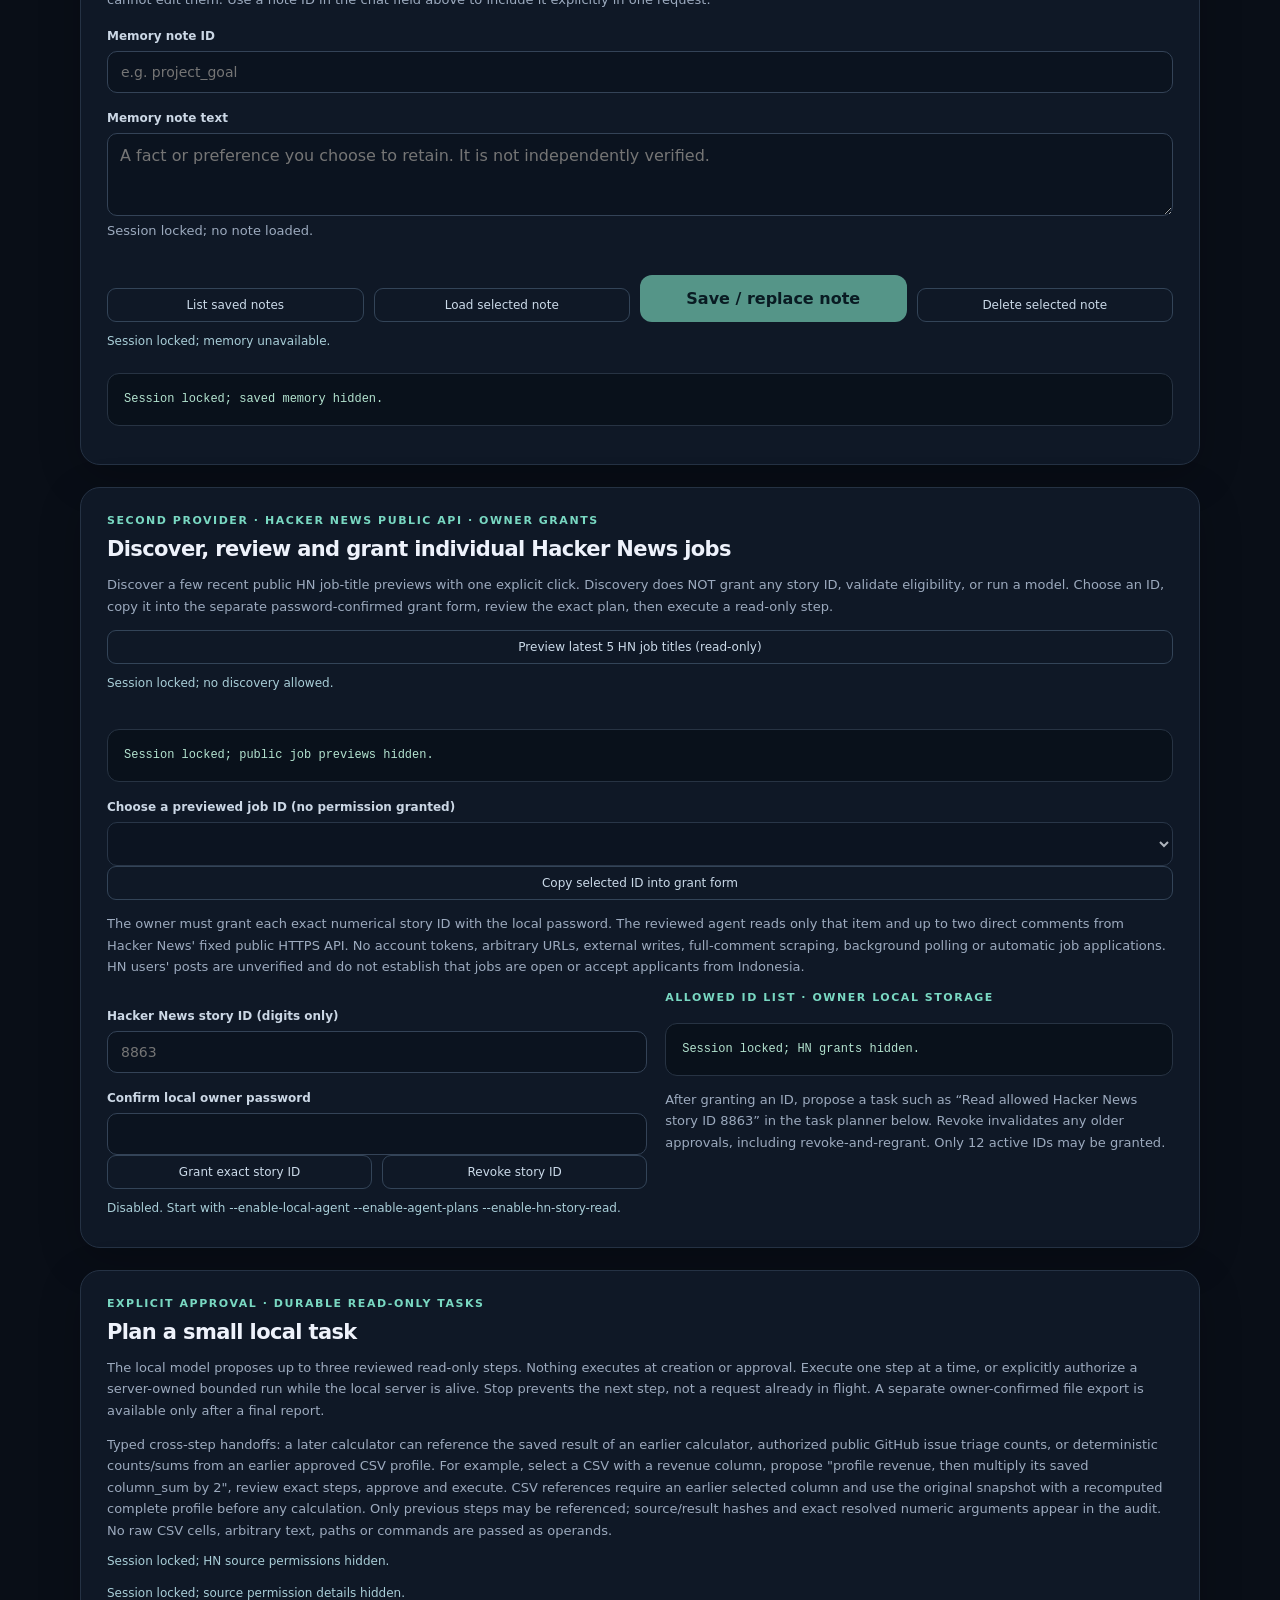
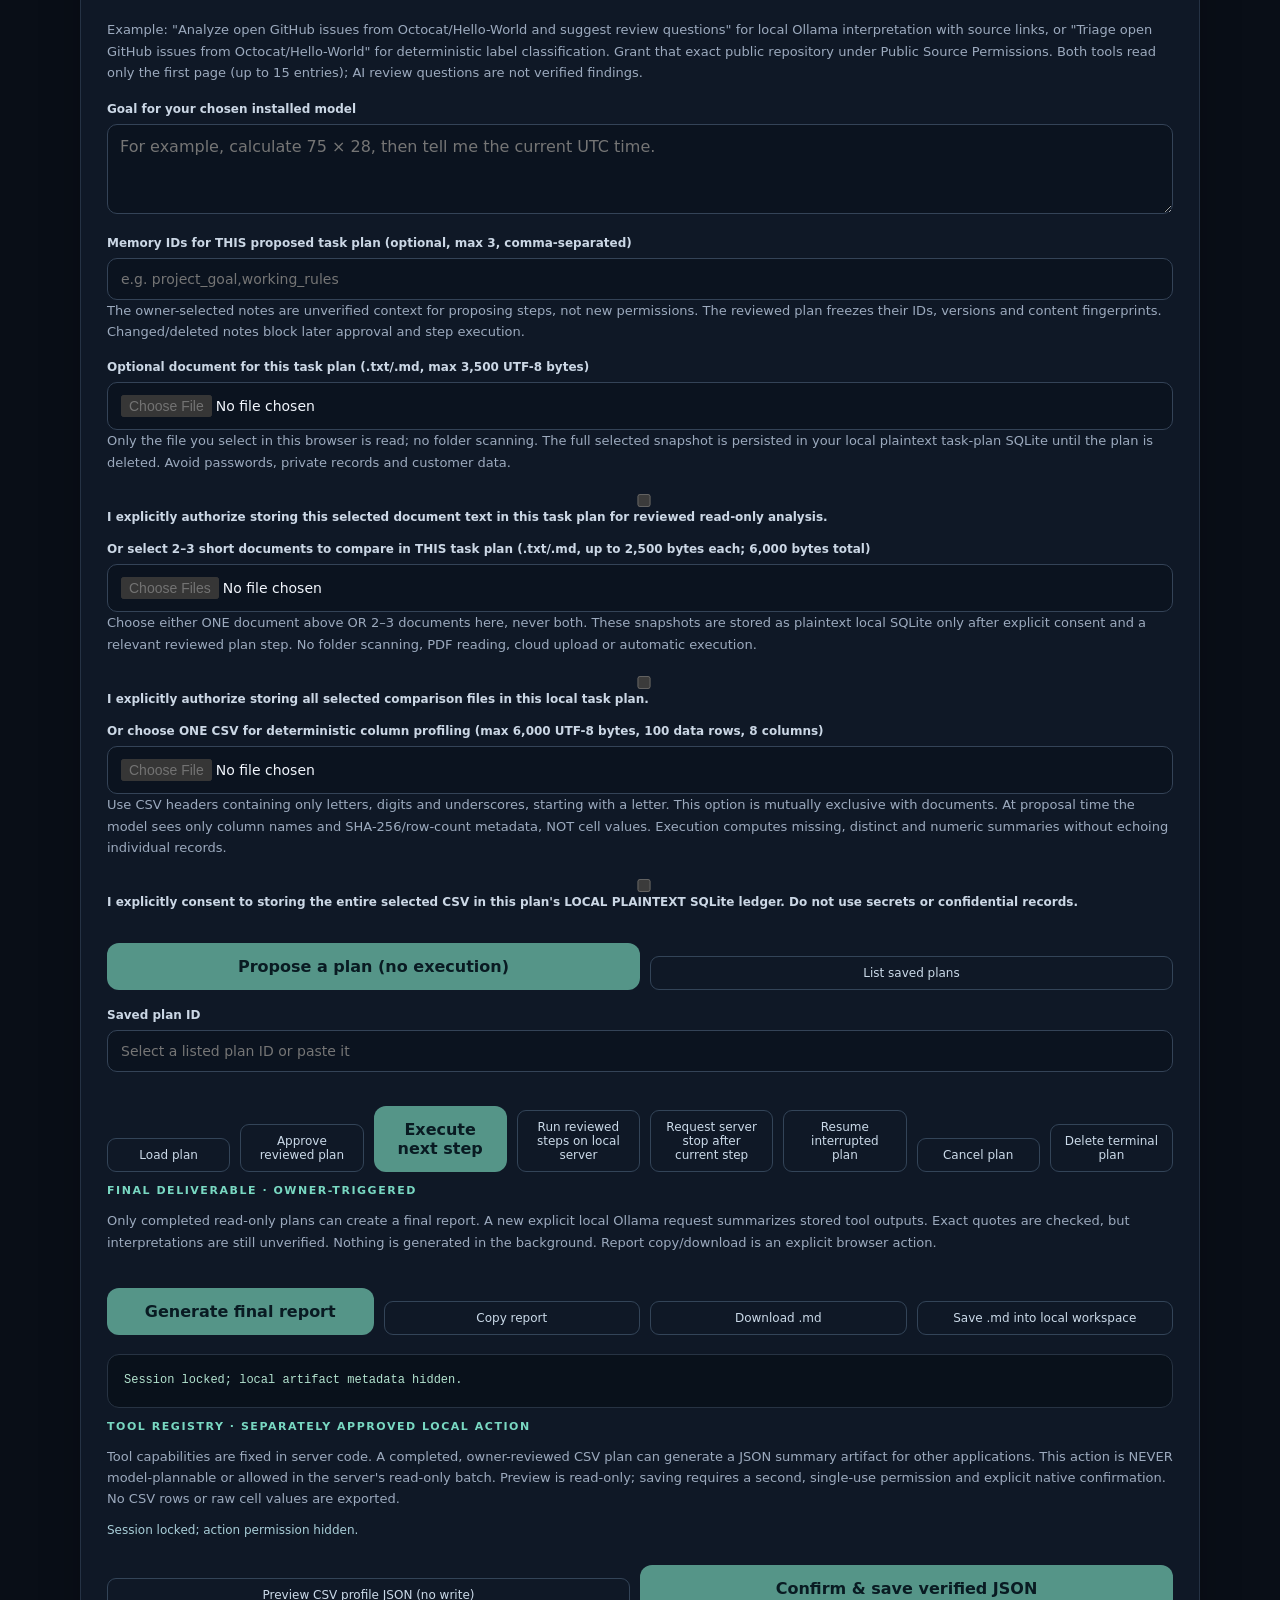
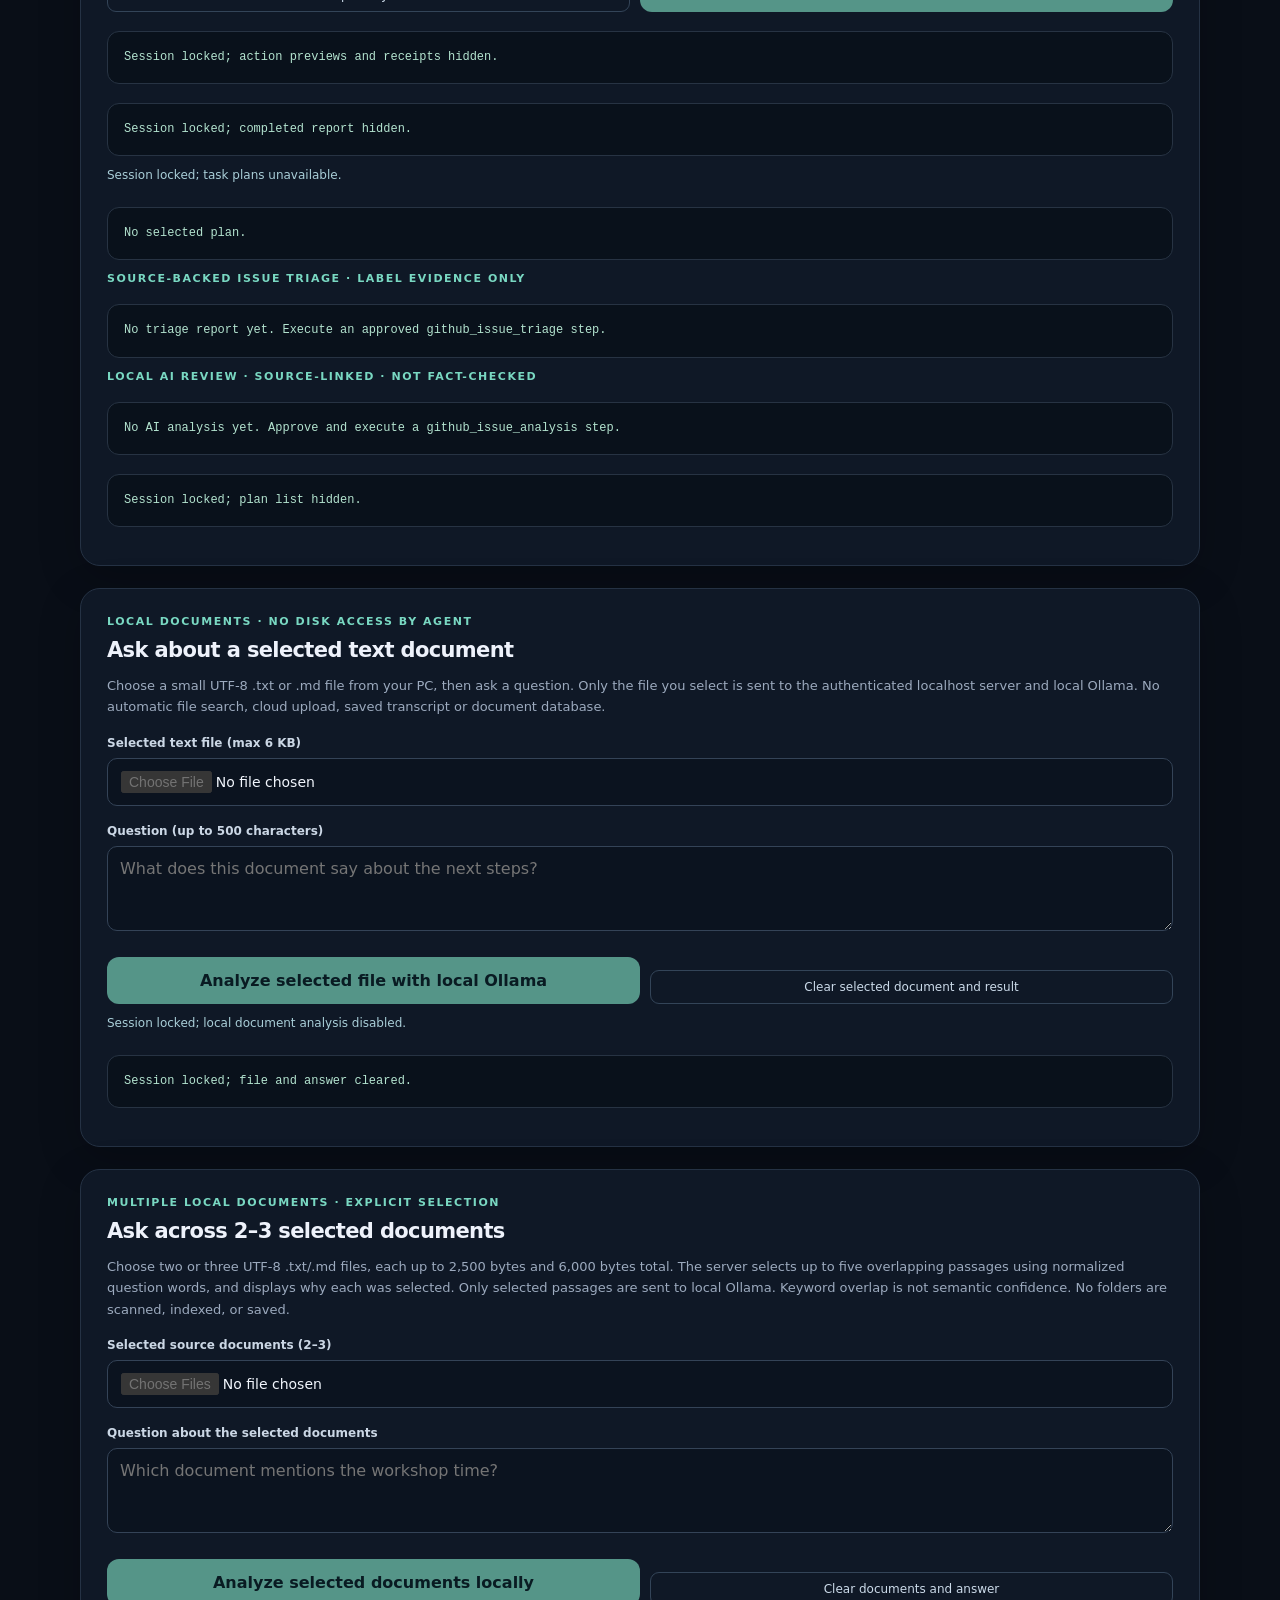
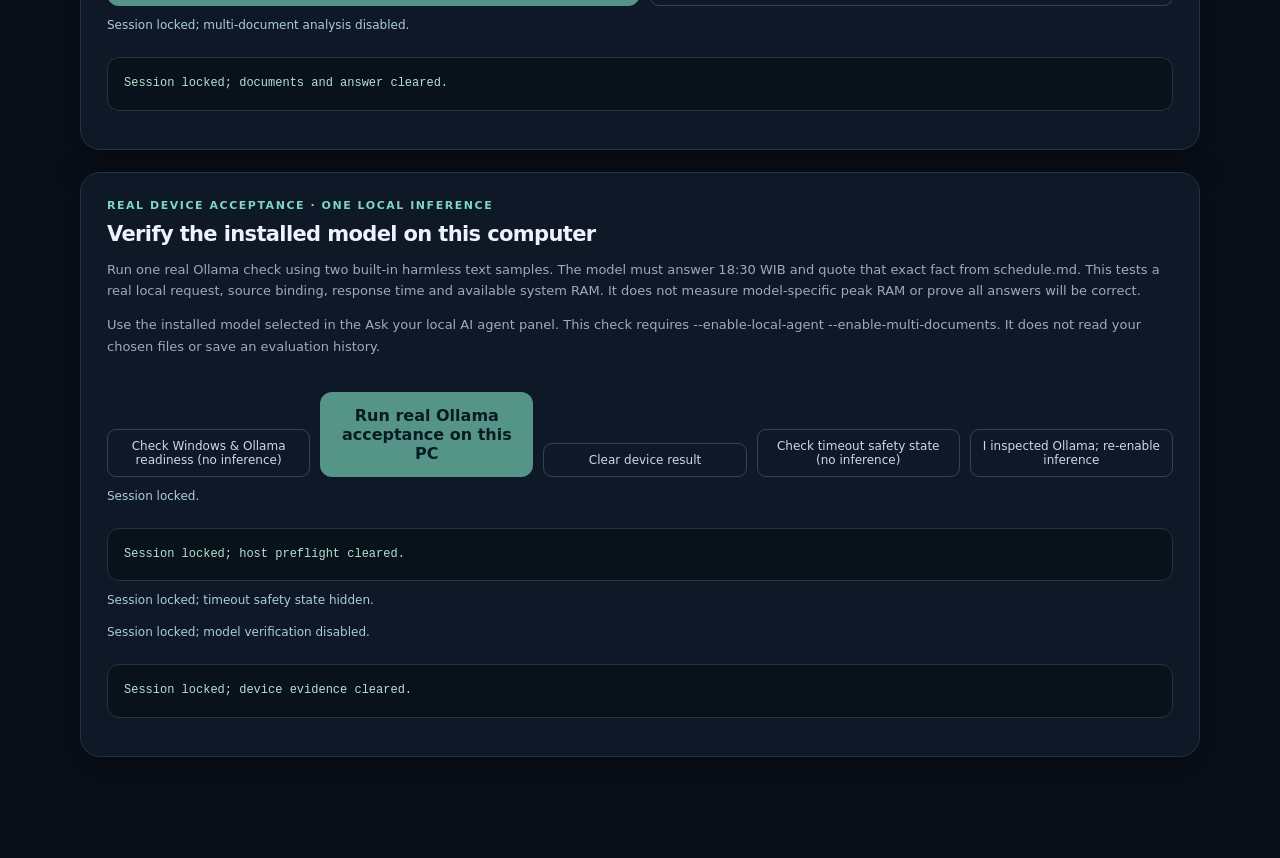
==== commit 1b22fc44: "ui: provide safe clickable canonical HN source links for previewed job IDs" ====
--- a/web/index.html
+++ b/web/index.html
@@ -320,6 +320,7 @@
 <p class="muted">Discover a few recent public HN job-title previews with one explicit click. Discovery does NOT grant any story ID, validate eligibility, or run a model. Choose an ID, copy it into the separate password-confirmed grant form, review the exact plan, then execute a read-only step.</p>
 <div class="core-actions"><button id="hn-job-discover" type="button" class="secondary" disabled>Preview latest 5 HN job titles (read-only)</button></div>
 <div id="hn-job-discovery-status" class="setup-msg" role="status" aria-live="polite">Discovery disabled. Requires --enable-hn-story-read and --enable-hn-job-discovery.</div>
+<div id="hn-job-discovery-links" class="core-list" aria-label="Public HN job source links"></div>
 <pre id="hn-job-discovery-output" class="trace">No discovery request made. Public job posts are unverified; no grants were made.</pre>
 <div class="field"><label for="hn-job-preview-choice">Choose a previewed job ID (no permission granted)</label>
 <select id="hn-job-preview-choice" disabled></select></div>
@@ -831,6 +832,7 @@
 const clearHNJobPreview=(message="No discovery preview in this session.")=>{
  hnJobPreviewRevision++;
  hnJobPreview=null;
+ $("hn-job-discovery-links").replaceChildren();
  $("hn-job-preview-choice").replaceChildren();
  $("hn-job-preview-choice").disabled=true;
  $("hn-job-use-id").disabled=true;
@@ -862,6 +864,8 @@
      !/^[0-9a-f]{64}$/.test(out.source_sha256))
    throw Error("invalid_hn_discovery_preview");
   hnJobPreview=out;
+  const links=$("hn-job-discovery-links");
+  links.replaceChildren();
   const select=$("hn-job-preview-choice");
   select.replaceChildren();
   for(const job of out.jobs){
@@ -872,6 +876,14 @@
    option.value=String(job.story_id);
    option.textContent="#"+job.story_id+" · "+job.title;
    select.appendChild(option);
+   const link=document.createElement("a");
+   link.href="https://news.ycombinator.com/item?id="+job.story_id;
+   link.target="_blank";link.rel="noopener noreferrer";
+   link.textContent="HN #"+job.story_id+" · "+job.title+
+    " (source only; no eligibility verification)";
+   const wrapper=document.createElement("div");
+   wrapper.className="core-workflow";
+   wrapper.appendChild(link);links.appendChild(wrapper);
   }
   select.disabled=!select.options.length;
   $("hn-job-use-id").disabled=!select.options.length;
@@ -889,8 +901,14 @@
    " public job titles. Select an ID and grant it separately with your password. No permission was changed.";
  }catch(error){
   if(revision===hnJobPreviewRevision&&operatorCsrf){
-   clearHNJobPreview("Discovery unavailable: "+error.message+
-    ". No grant or task was executed.");
+   hnJobPreview=null;
+   $("hn-job-discovery-links").replaceChildren();
+   $("hn-job-preview-choice").replaceChildren();
+   $("hn-job-preview-choice").disabled=true;
+   $("hn-job-use-id").disabled=true;
+   $("hn-job-discovery-output").textContent=
+    "Discovery unavailable: "+error.message+
+    ". No grant or task was executed.";
    $("hn-job-discovery-status").textContent=
     "Provider preview failed or invalid; no source permission was granted.";
   }
@@ -925,6 +943,7 @@
  }
  for(const id of ["hn-story-id","hn-story-password","hn-story-grant","hn-story-revoke"])
   $(id).disabled=!hnStoryEnabled;
+ $("hn-job-discover").disabled=!hnStoryEnabled||!hnJobDiscoveryEnabled;
 };
 const changeHNStory=async operation=>{
  const raw=$("hn-story-id").value.trim();
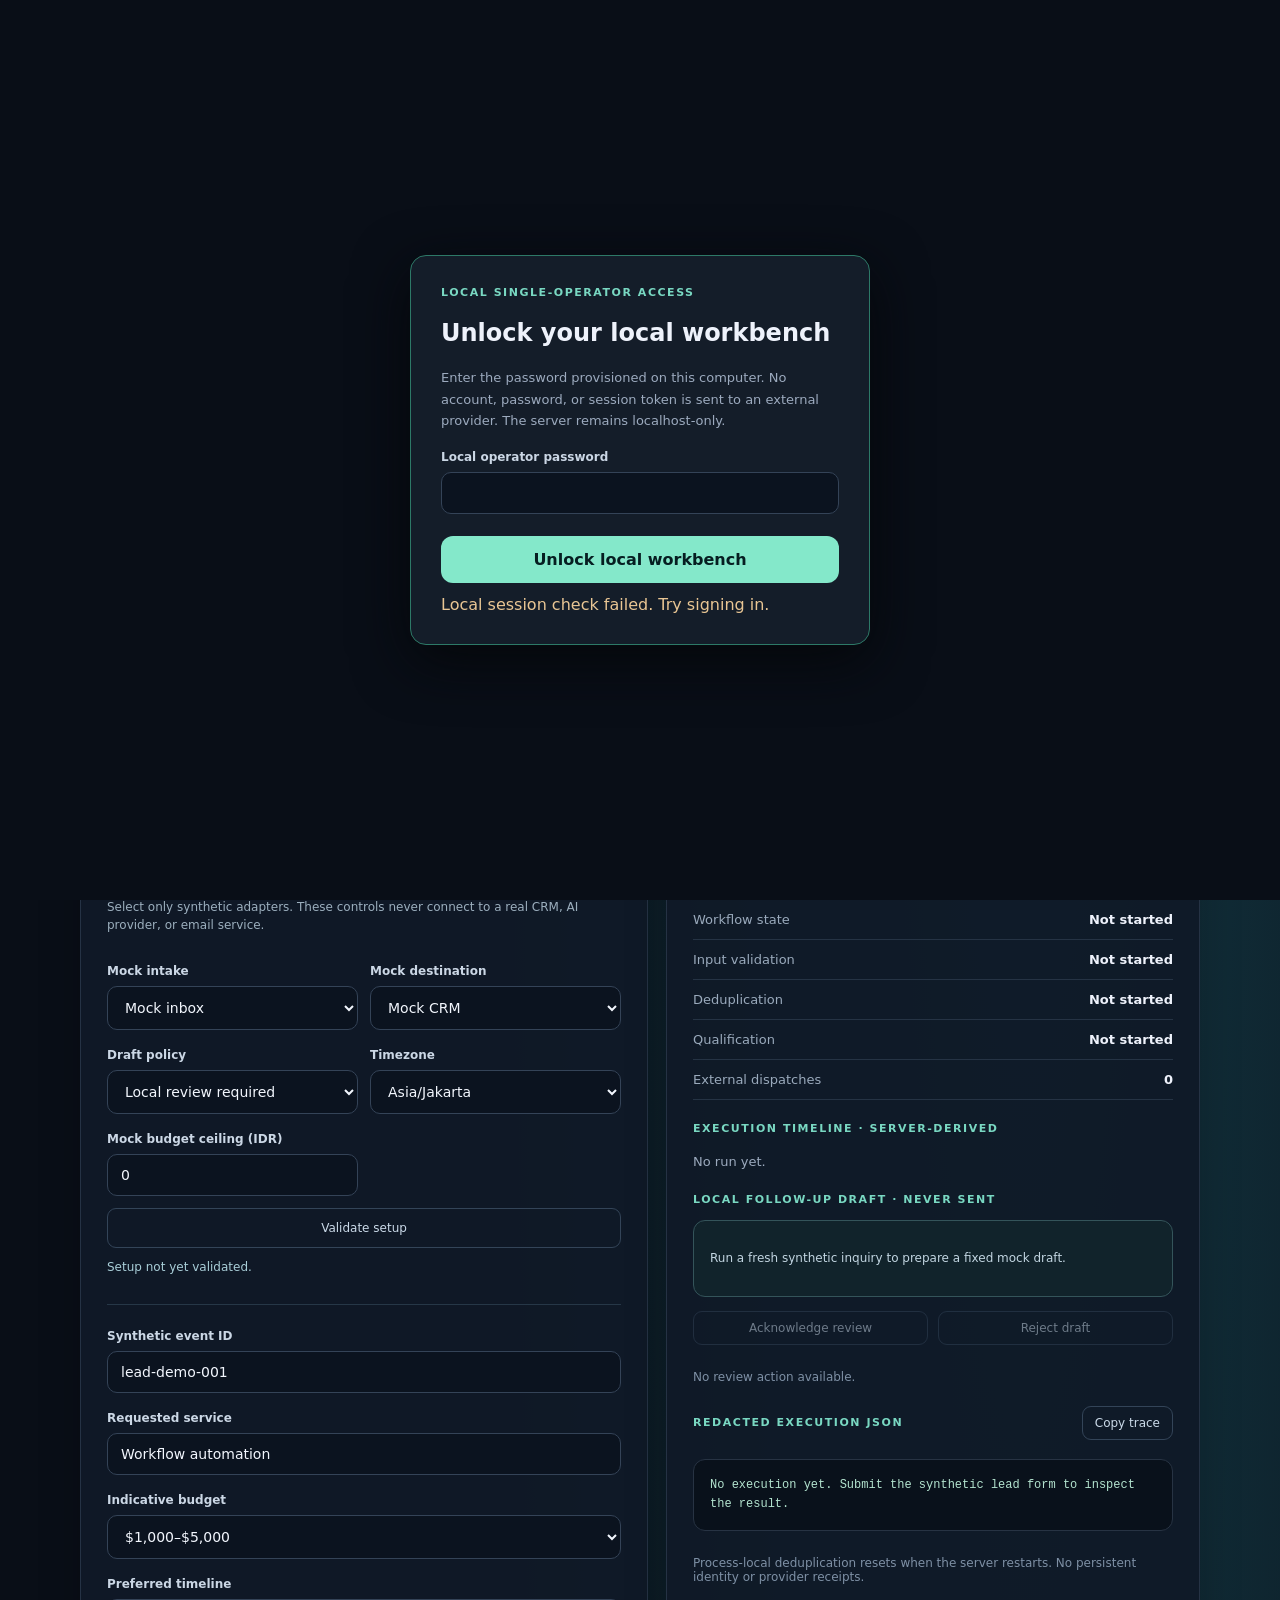
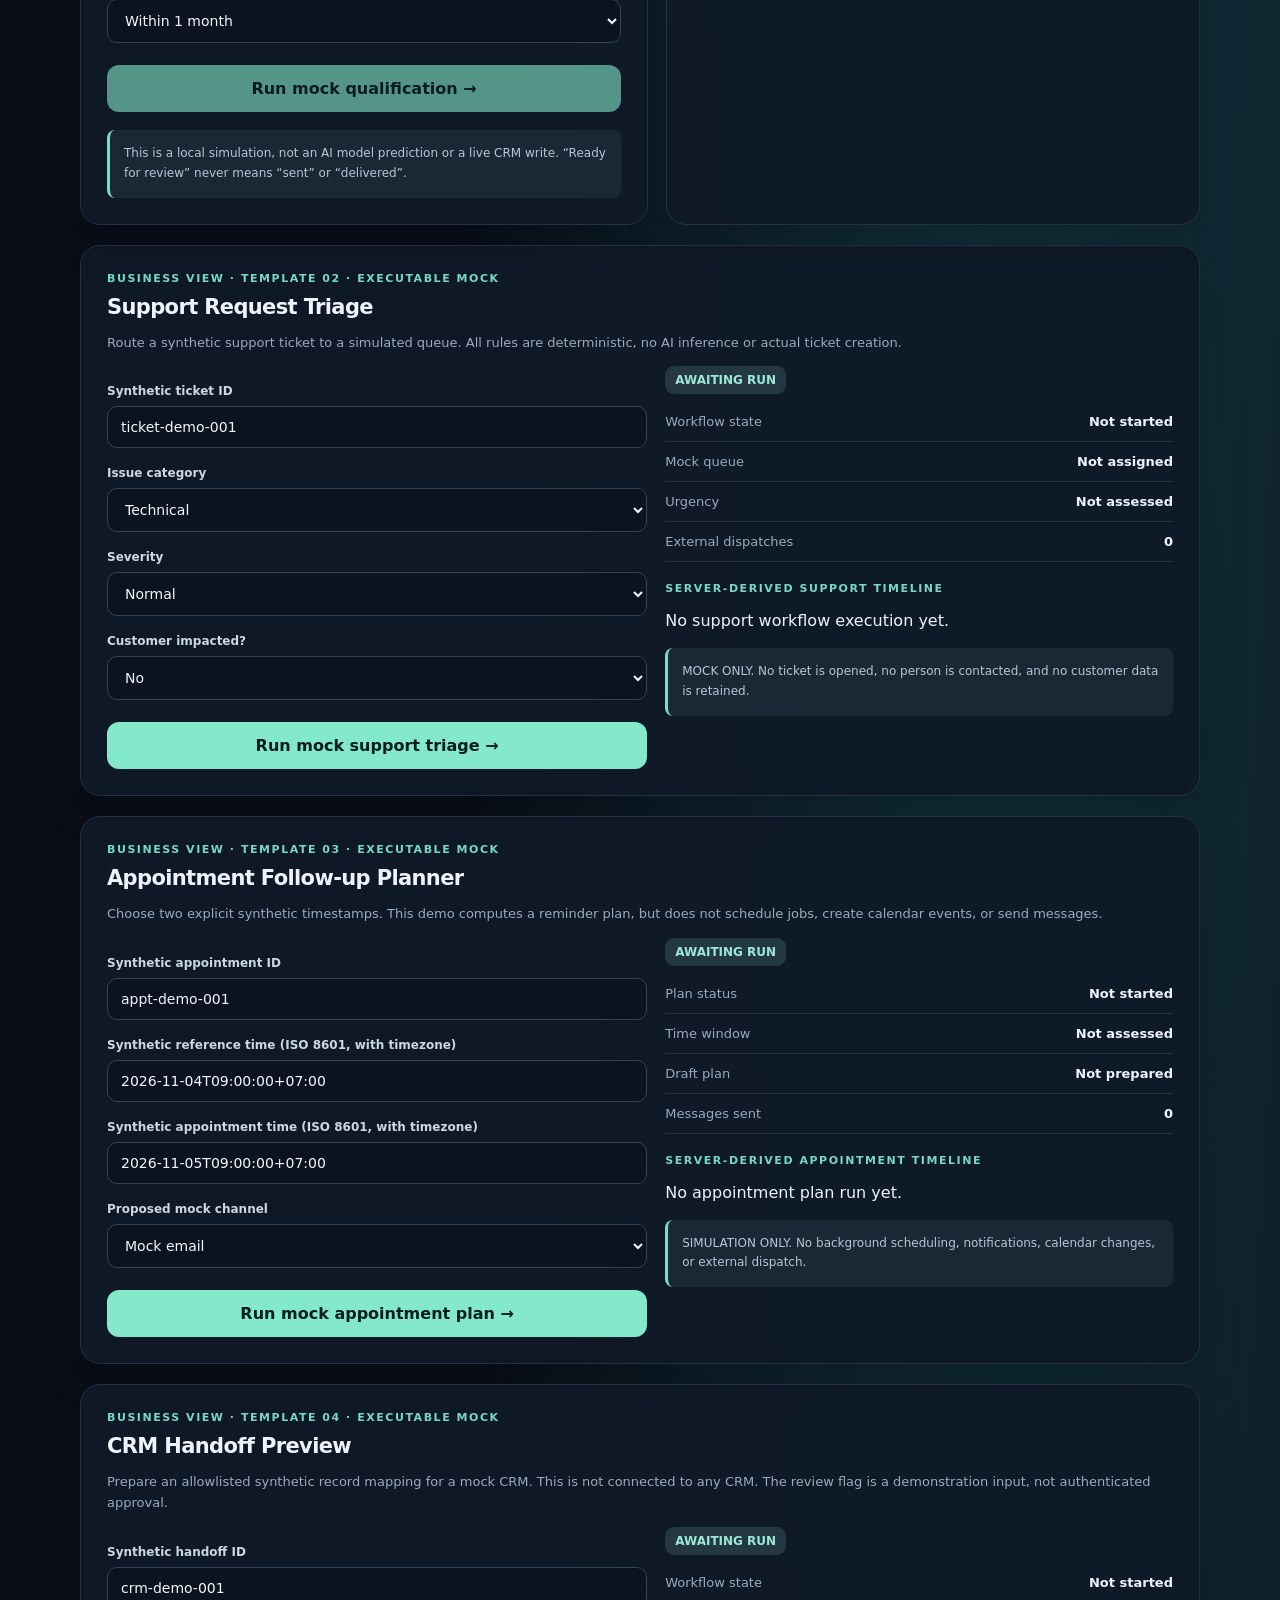
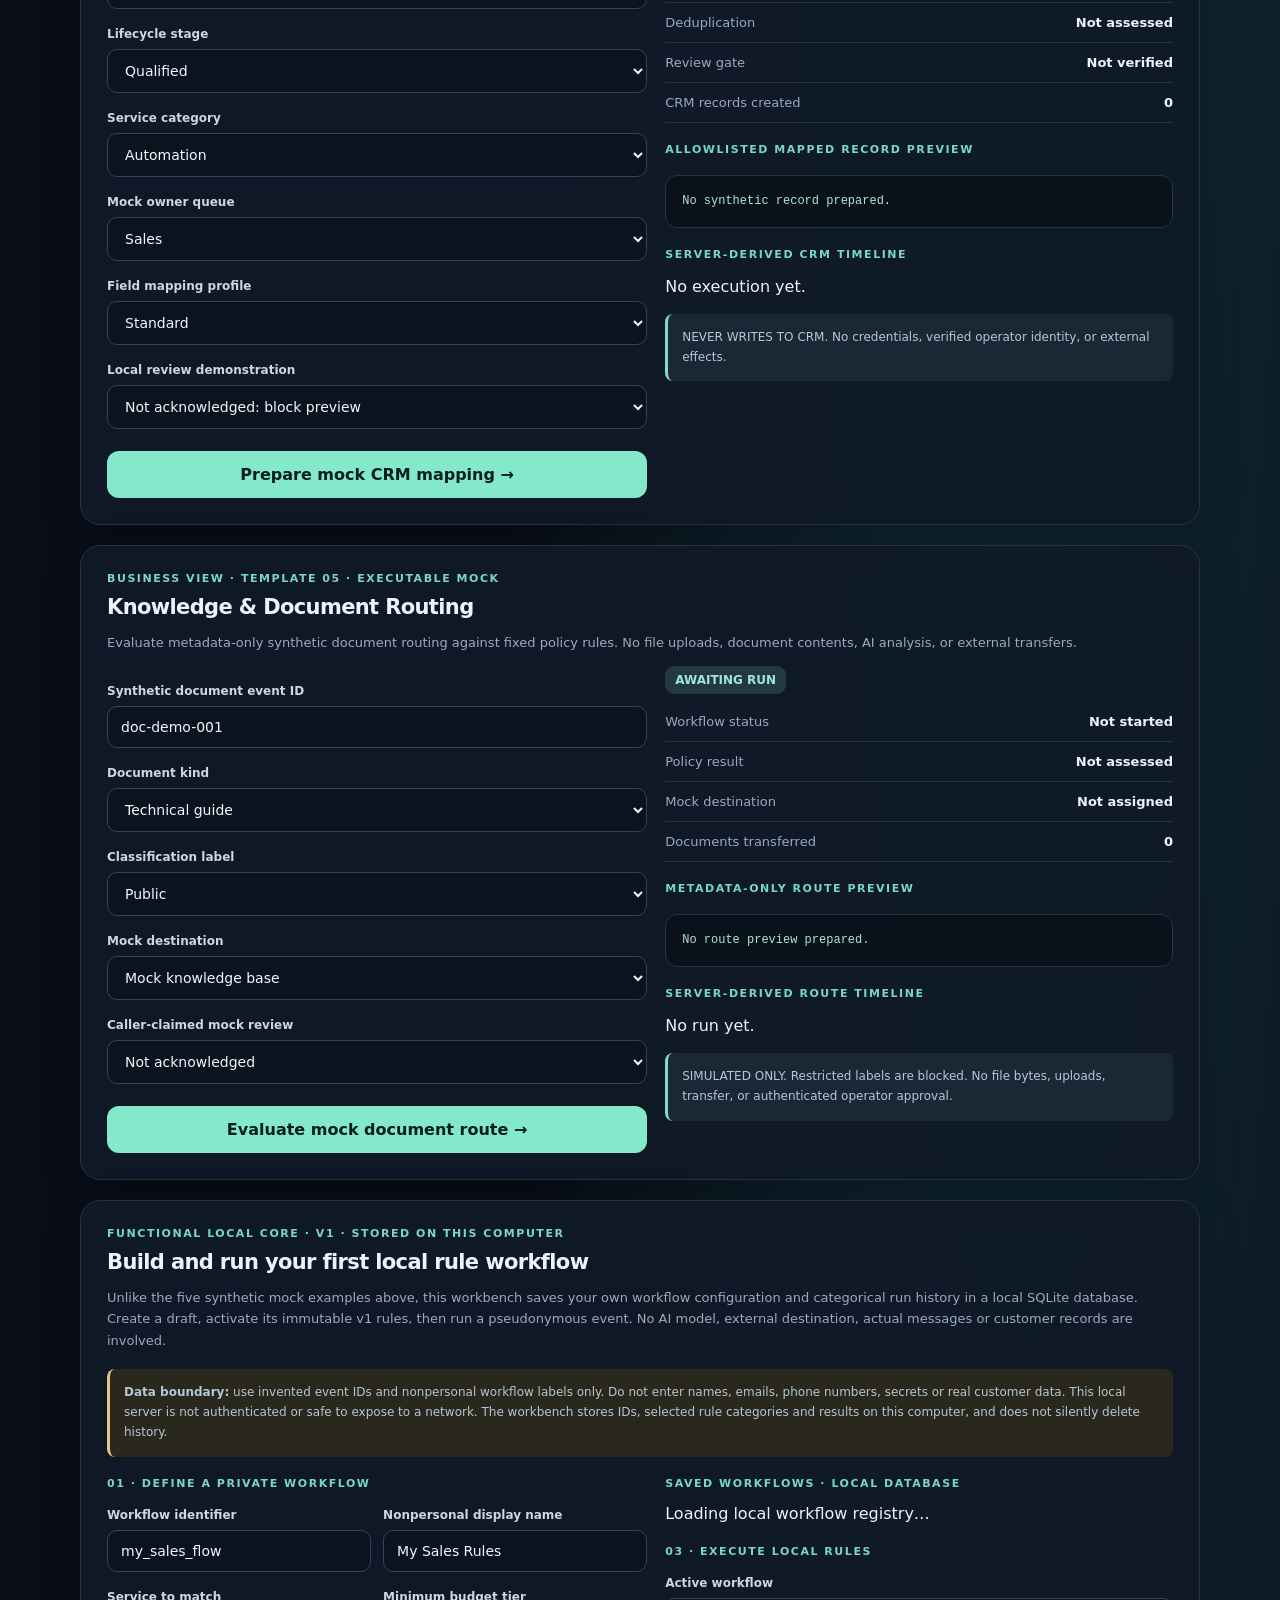
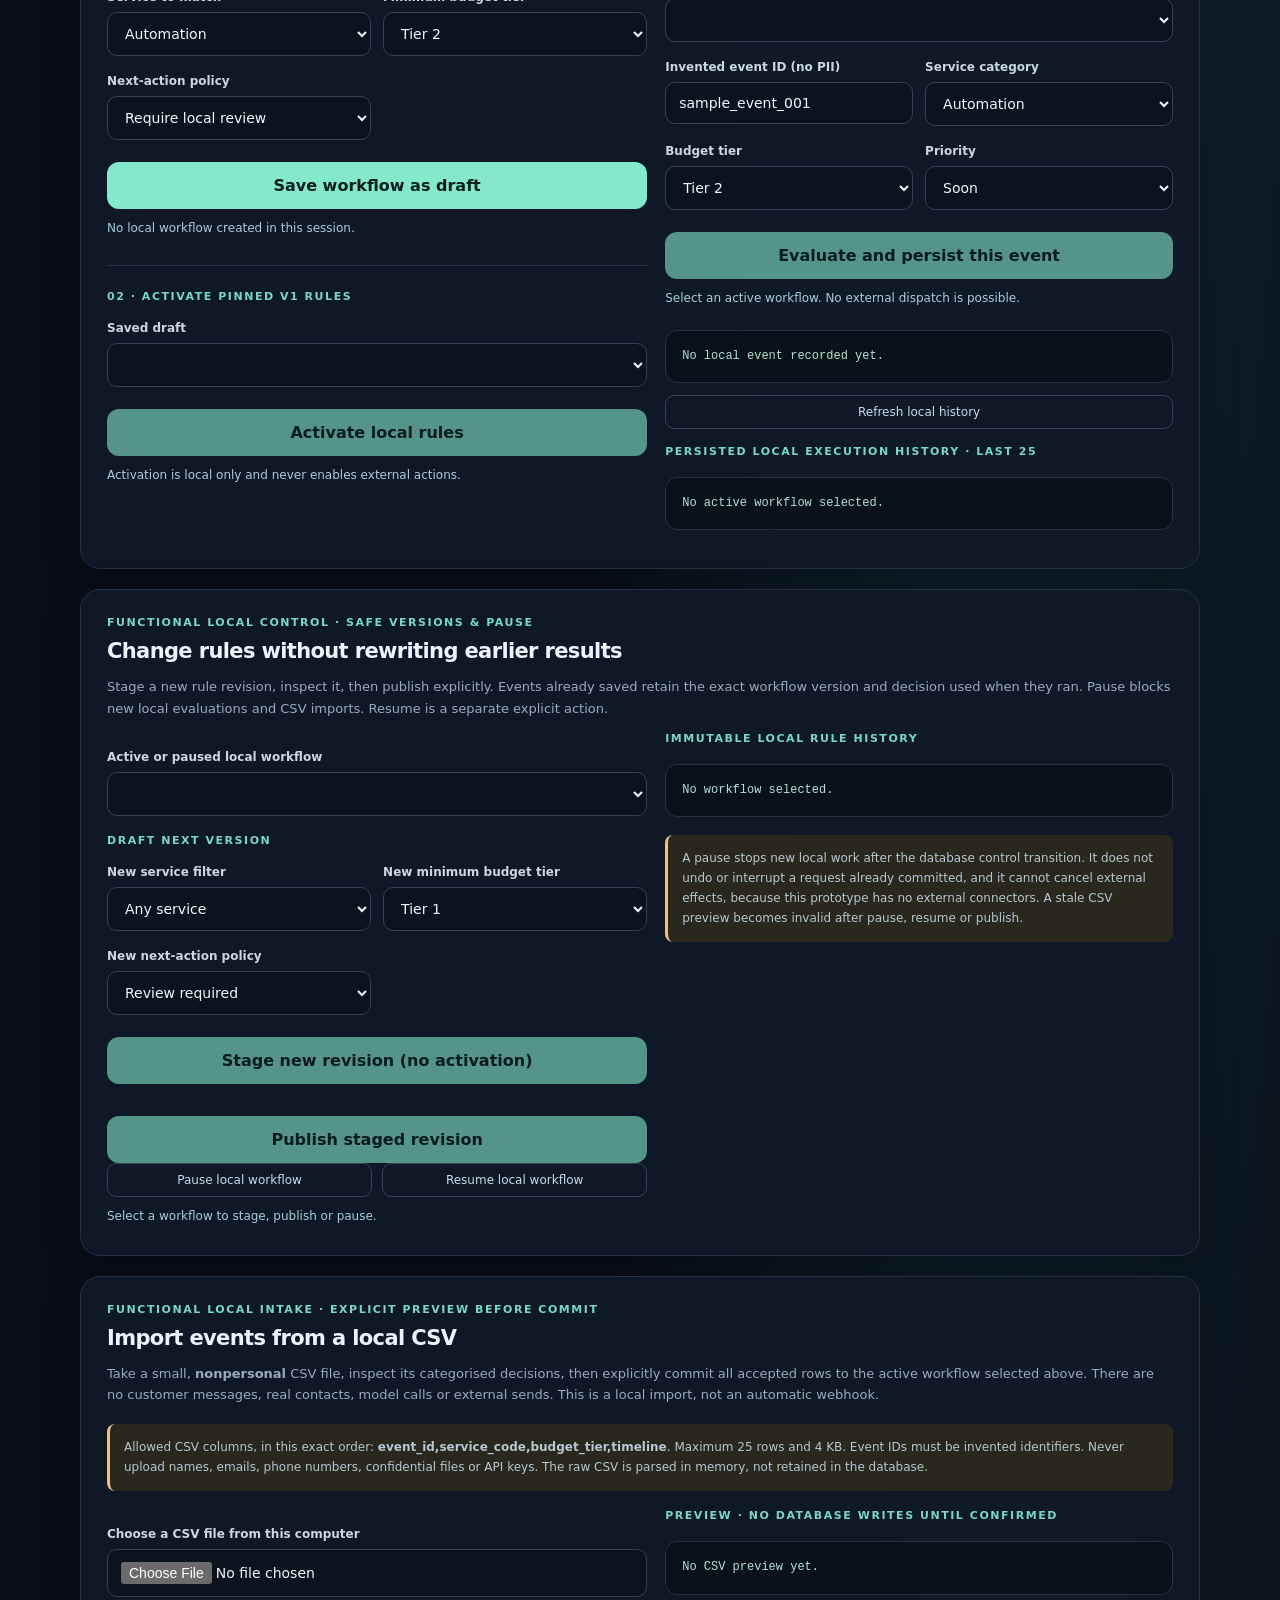
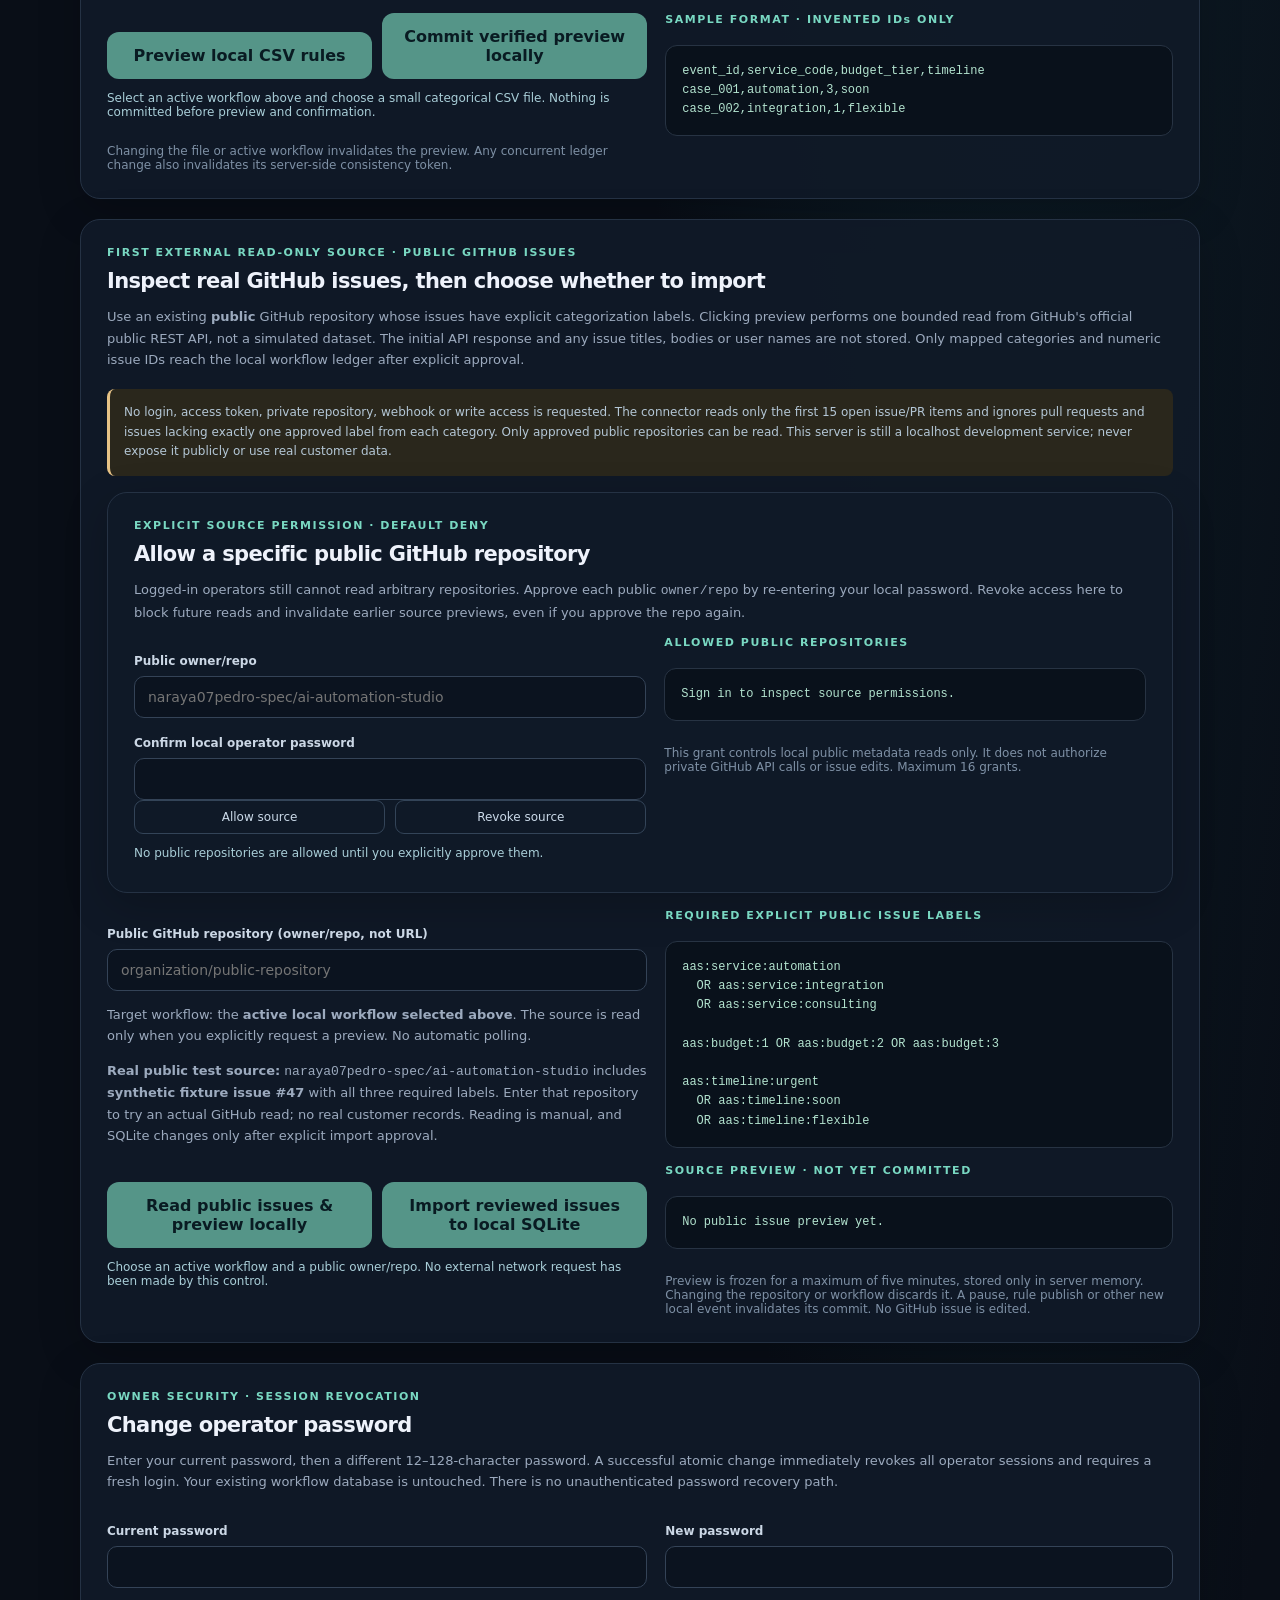
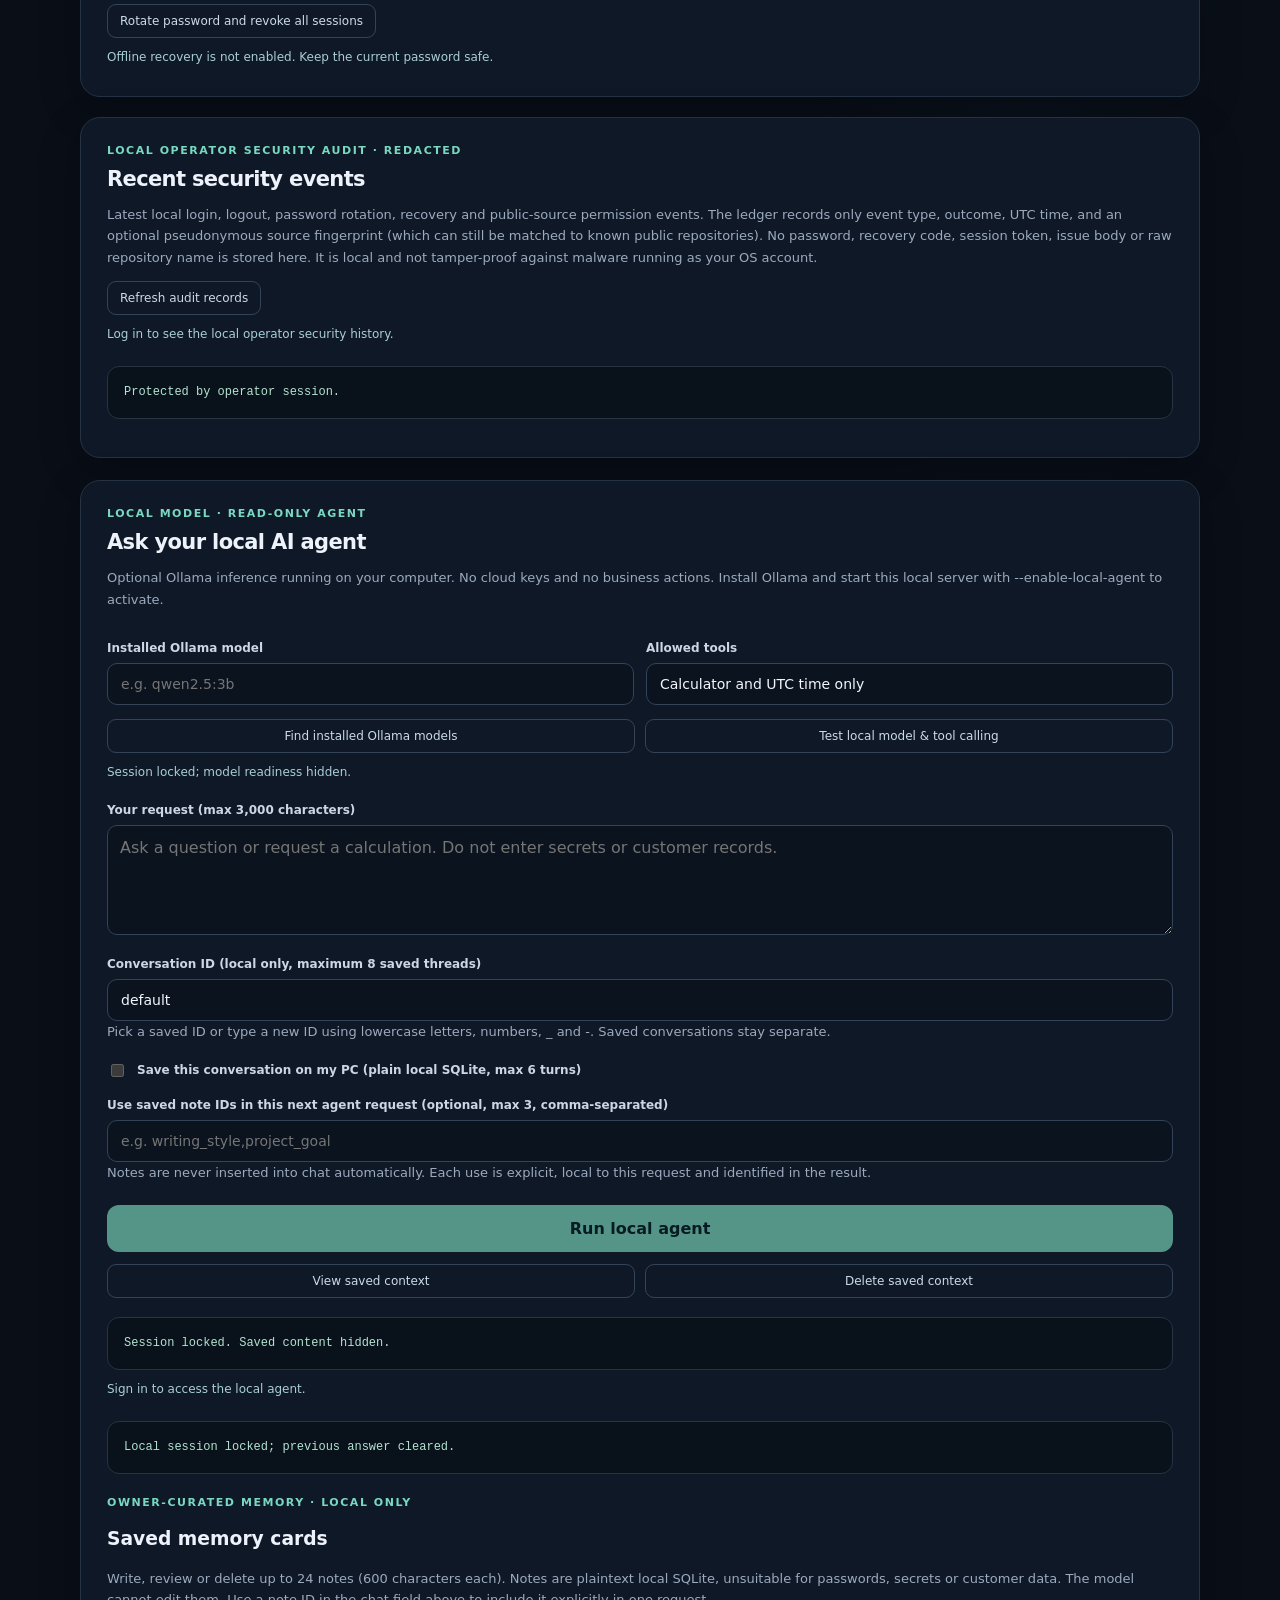
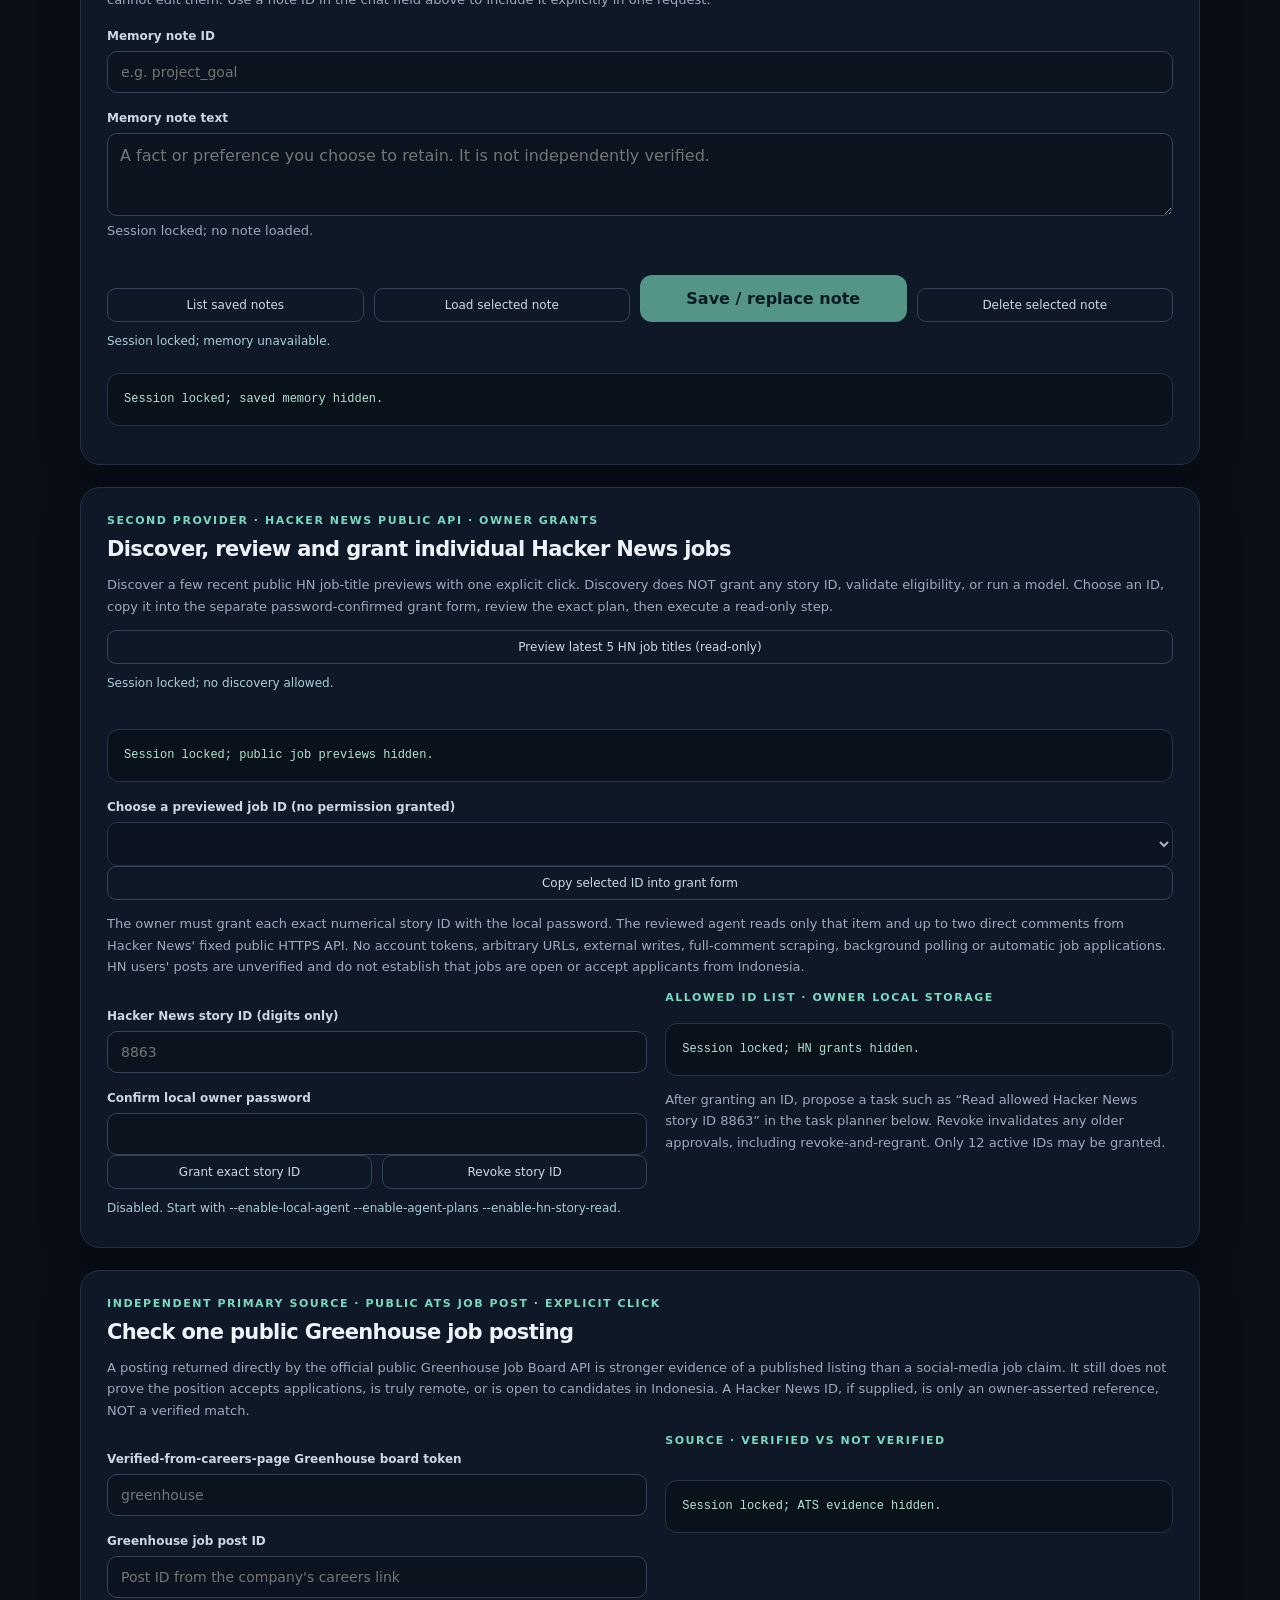
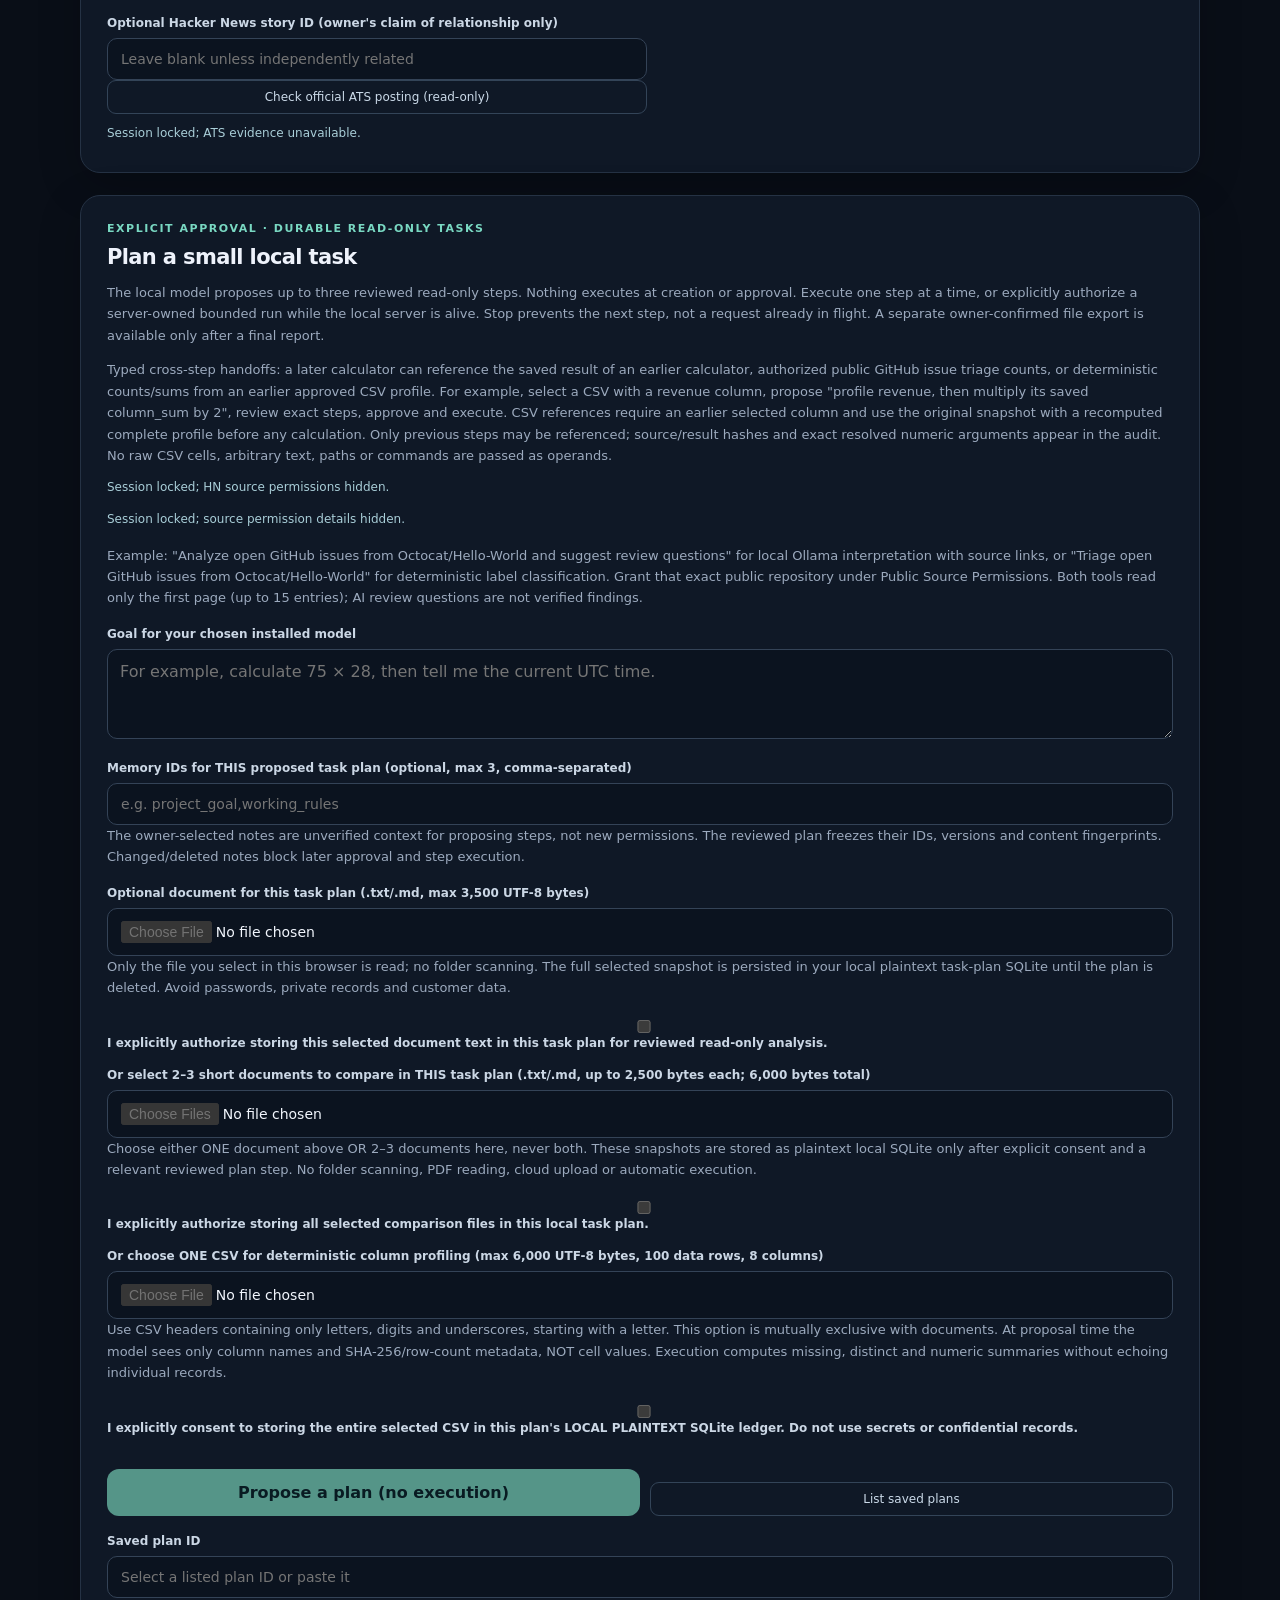
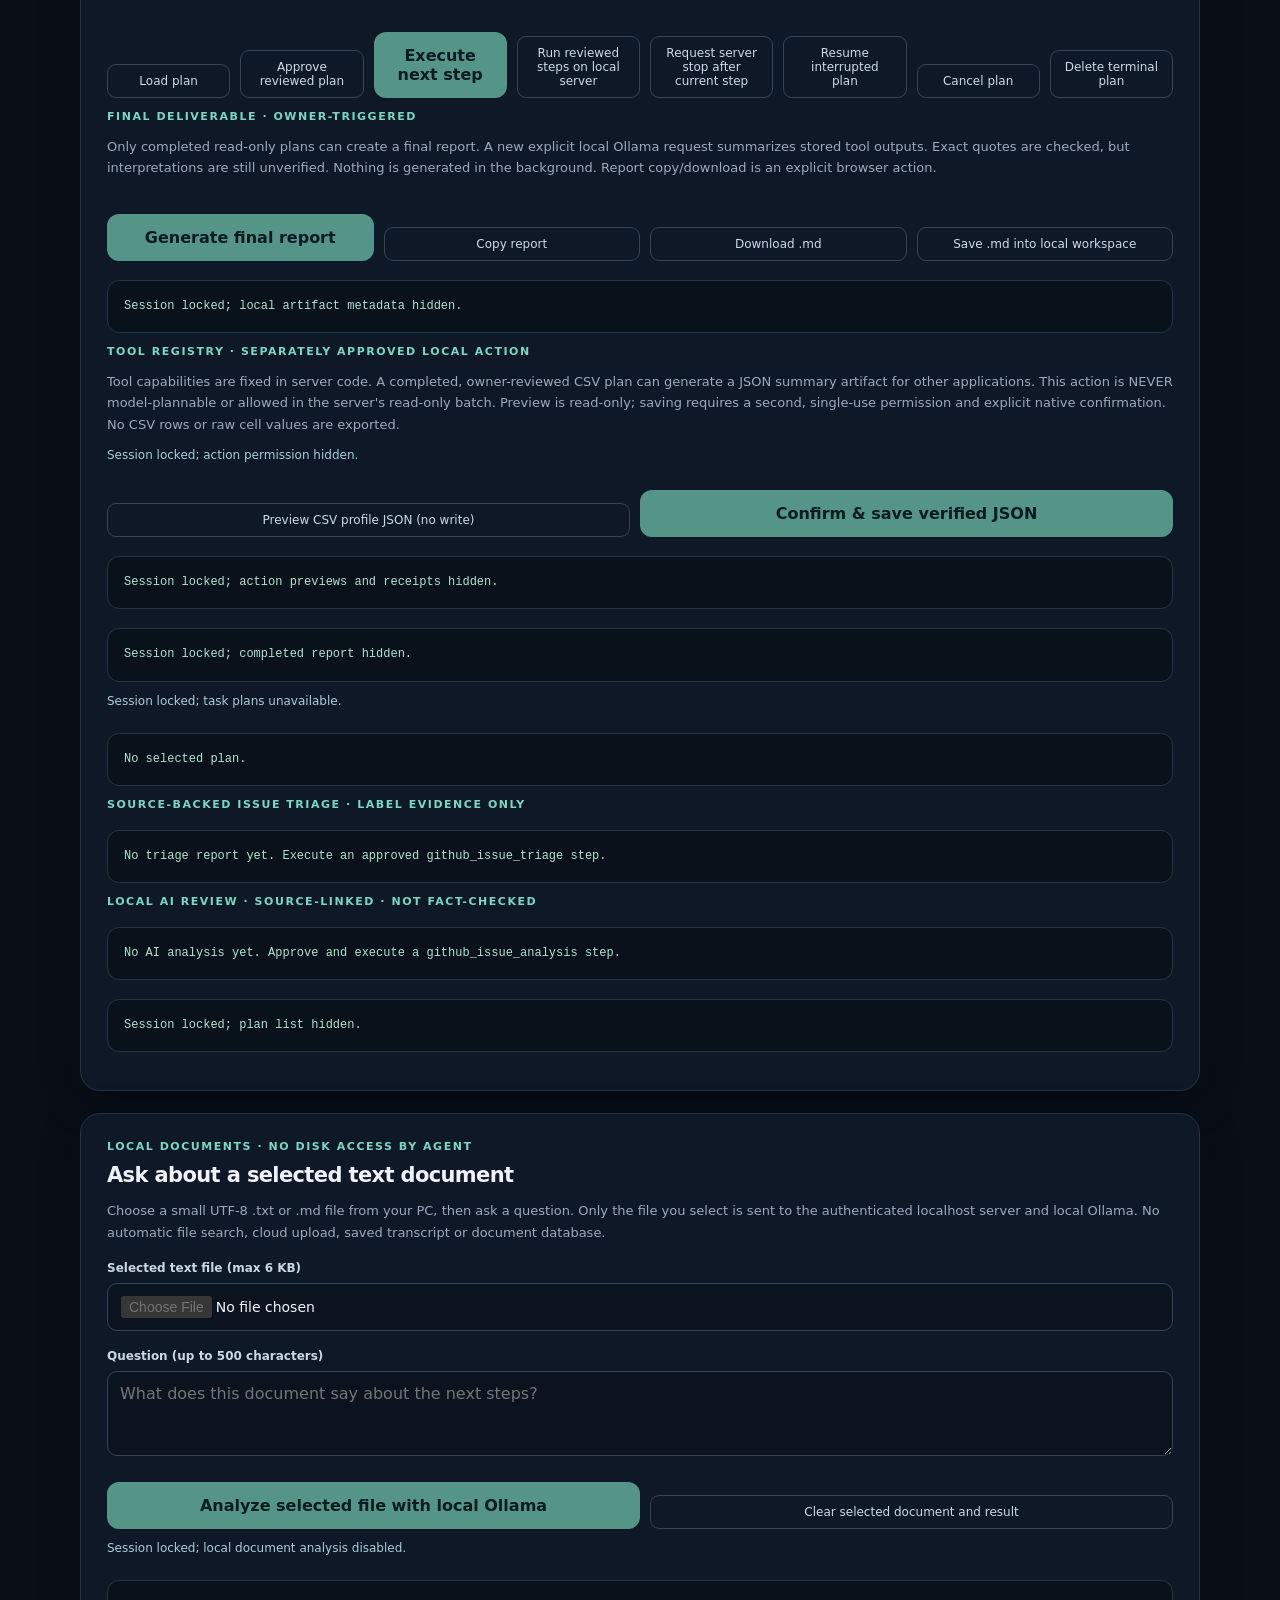
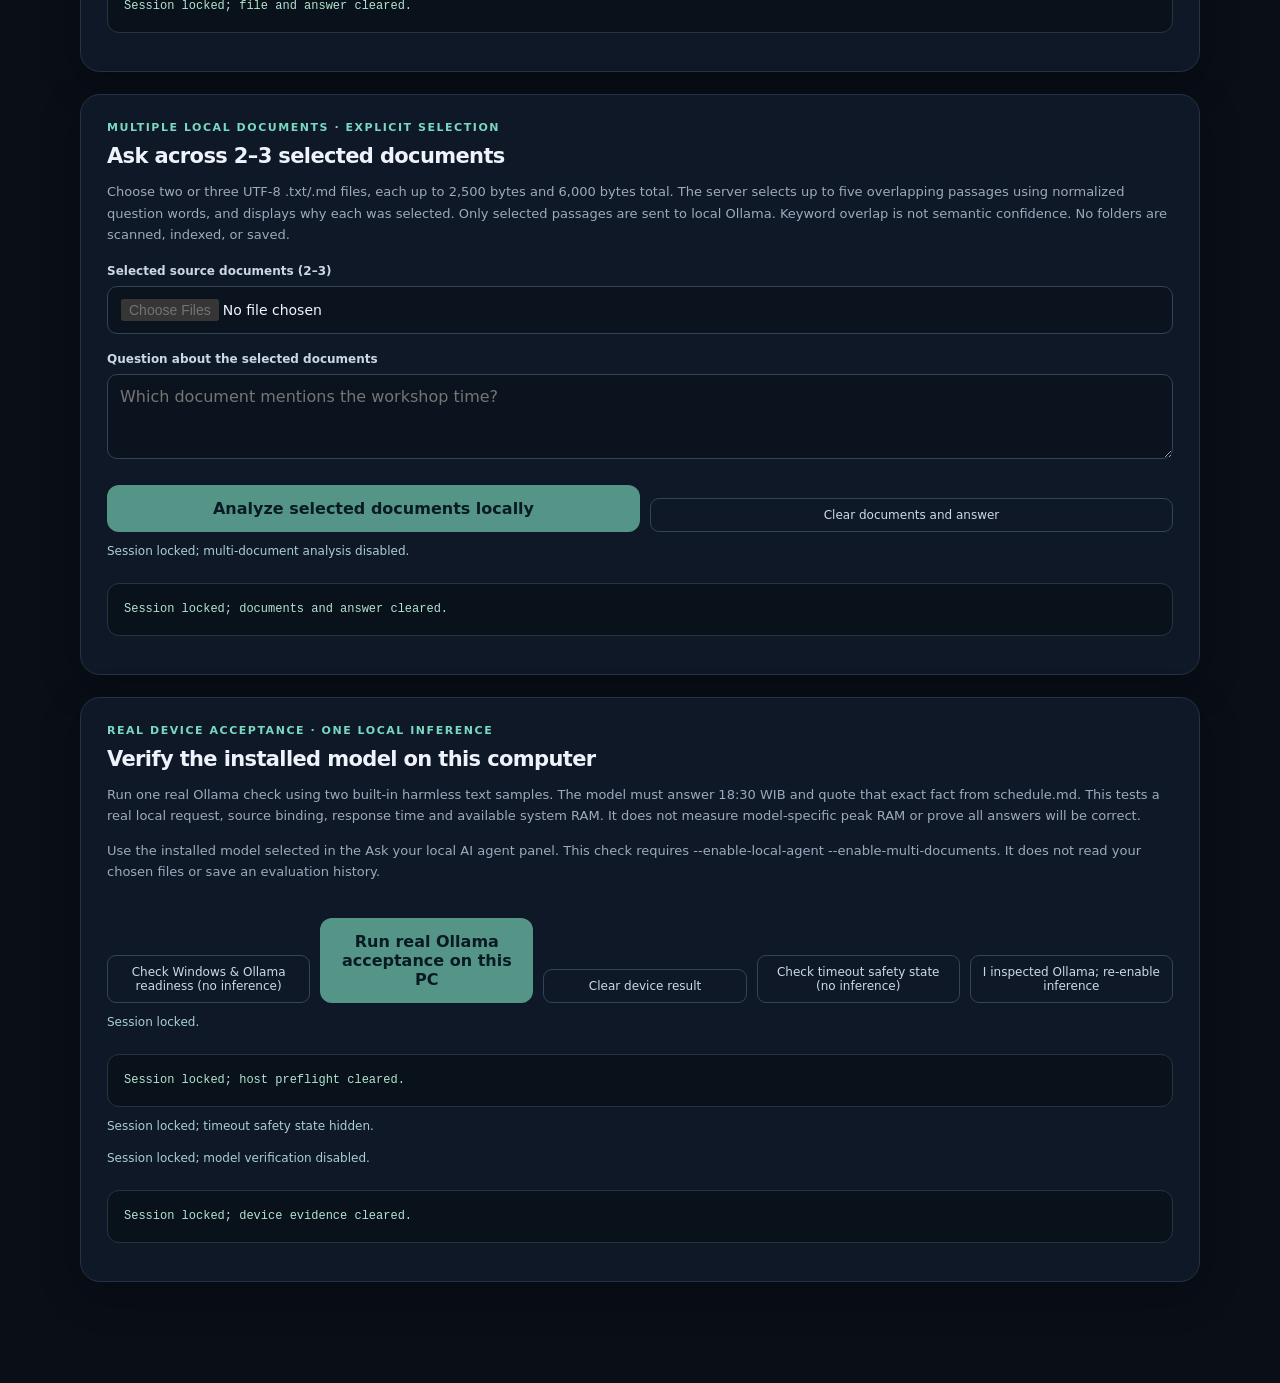
==== commit 3607e72d: "feat(ui): owner-clicked Greenhouse ATS source check with explicit HN reference disclaimer and canoni" ====
--- a/web/index.html
+++ b/web/index.html
@@ -336,6 +336,21 @@
 <div><div class="kicker">ALLOWED ID LIST · OWNER LOCAL STORAGE</div>
 <pre id="hn-story-allowed" class="trace">No public story grants loaded.</pre>
 <p class="muted">After granting an ID, propose a task such as “Read allowed Hacker News story ID 8863” in the task planner below. Revoke invalidates any older approvals, including revoke-and-regrant. Only 12 active IDs may be granted.</p></div></div></section>
+<section class="panel" id="greenhouse-evidence-panel" aria-label="Greenhouse official ATS public job evidence" style="margin:22px 0">
+<div class="kicker">INDEPENDENT PRIMARY SOURCE · PUBLIC ATS JOB POST · EXPLICIT CLICK</div>
+<h2>Check one public Greenhouse job posting</h2>
+<p class="muted">A posting returned directly by the official public Greenhouse Job Board API is stronger evidence of a published listing than a social-media job claim. It still does not prove the position accepts applications, is truly remote, or is open to candidates in Indonesia. A Hacker News ID, if supplied, is only an owner-asserted reference, NOT a verified match.</p>
+<div class="layout"><div>
+<div class="field"><label for="greenhouse-board-token">Verified-from-careers-page Greenhouse board token</label><input id="greenhouse-board-token" autocomplete="off" spellcheck="false" maxlength="64" placeholder="greenhouse" disabled></div>
+<div class="field"><label for="greenhouse-job-id">Greenhouse job post ID</label><input id="greenhouse-job-id" inputmode="numeric" maxlength="9" autocomplete="off" placeholder="Post ID from the company's careers link" disabled></div>
+<div class="field"><label for="greenhouse-hn-reference">Optional Hacker News story ID (owner's claim of relationship only)</label><input id="greenhouse-hn-reference" inputmode="numeric" maxlength="9" autocomplete="off" placeholder="Leave blank unless independently related" disabled></div>
+<div class="core-actions"><button id="greenhouse-check" type="button" class="secondary" disabled>Check official ATS posting (read-only)</button></div>
+<div id="greenhouse-status" class="setup-msg" role="status" aria-live="polite">Disabled. Start with --enable-local-agent --enable-agent-plans --enable-greenhouse-evidence.</div>
+</div><div>
+<div class="kicker">SOURCE · VERIFIED VS NOT VERIFIED</div>
+<div id="greenhouse-source-links" class="core-list"></div>
+<pre id="greenhouse-result" class="trace">No Greenhouse ATS posting checked. No conclusion about an employer, job status or Indonesia eligibility.</pre>
+</div></div></section>
 <section class="panel" id="agent-task-plans-panel" aria-label="Local agent task plans" style="margin:22px 0">
 <div class="kicker">EXPLICIT APPROVAL · DURABLE READ-ONLY TASKS</div>
 <h2>Plan a small local task</h2>
@@ -825,6 +840,69 @@
   $("local-run-choice").disabled=false;refreshPublicGithubButton();
  }
 });
+let greenhouseEvidenceEnabled=false;
+let greenhouseEvidenceRevision=0;
+const clearGreenhouseEvidence=(reason="No currently verified ATS posting.")=>{
+ greenhouseEvidenceRevision++;
+ $("greenhouse-source-links").replaceChildren();
+ $("greenhouse-result").textContent=reason;
+};
+$("greenhouse-check").addEventListener("click",async()=>{
+ if(!operatorCsrf||!greenhouseEvidenceEnabled)return;
+ const board=$("greenhouse-board-token").value.trim();
+ const raw=$("greenhouse-job-id").value.trim();
+ const hn=$("greenhouse-hn-reference").value.trim();
+ if(!/^[a-z0-9](?:[a-z0-9_-]{0,62}[a-z0-9])?$/.test(board)||
+    board==="internal"||!/^[1-9][0-9]{0,8}$/.test(raw)||
+    (hn!==""&&!/^[1-9][0-9]{0,8}$/.test(hn))){
+  $("greenhouse-status").textContent="Enter a valid lowercase board token, numeric job ID and optional numeric HN reference.";
+  return;
+ }
+ const revision=++greenhouseEvidenceRevision;
+ $("greenhouse-check").disabled=true;
+ $("greenhouse-source-links").replaceChildren();
+ $("greenhouse-result").textContent="Checking exactly one public ATS posting; no form or application is submitted…";
+ const input={board_token:board,job_id:Number(raw)};
+ if(hn!=="")input.hn_story_id=Number(hn);
+ try{
+  const response=await appFetch("/api/local-greenhouse-job-preview",{
+   method:"POST",headers:{"Content-Type":"application/json"},
+   body:JSON.stringify(input)});
+  const out=await response.json();
+  if(revision!==greenhouseEvidenceRevision||!operatorCsrf)return;
+  if(!response.ok)throw Error(out.error||"greenhouse_evidence_unavailable");
+  if(out.source!=="GREENHOUSE_OFFICIAL_PUBLIC_JOB_BOARD_V1"||
+     out.board_token!==board||out.job_id!==input.job_id||
+     out.public_job_post_observed!==true||
+     out.indonesia_eligibility_verified!==false||
+     out.hn_to_ats_match_verified!==false||
+     out.accepting_applications_verified!==false||
+     out.external_read_count!==1||out.external_write_count!==0||
+     out.model_calls!==0||out.applicant_data_sent!==false||
+     !/^[0-9a-f]{64}$/.test(out.source_sha256))
+   throw Error("invalid_greenhouse_evidence_response");
+  const safeLink="https://job-boards.greenhouse.io/"+board+"/jobs/"+input.job_id;
+  if(out.canonical_job_url!==safeLink)
+   throw Error("unexpected_greenhouse_source_url");
+  const link=document.createElement("a");
+  link.href=safeLink;link.target="_blank";link.rel="noopener noreferrer";
+  link.textContent="Open public Greenhouse posting #"+input.job_id;
+  $("greenhouse-source-links").replaceChildren(link);
+  $("greenhouse-result").textContent=JSON.stringify(out,null,2);
+  $("greenhouse-status").textContent=
+   "Public Greenhouse record observed at the stated check time. Employer verification, application acceptance and Indonesia eligibility remain unverified.";
+ }catch(error){
+  if(revision===greenhouseEvidenceRevision&&operatorCsrf){
+   $("greenhouse-source-links").replaceChildren();
+   $("greenhouse-result").textContent="No verified ATS record: "+error.message;
+   $("greenhouse-status").textContent=
+    "Official posting not confirmed. Do not interpret this as definitive rejection: board and job ID may be wrong, the posting may be gone, or the provider may be unavailable.";
+  }
+ }finally{
+  if(revision===greenhouseEvidenceRevision&&operatorCsrf)
+   $("greenhouse-check").disabled=!greenhouseEvidenceEnabled;
+ }
+});
 let hnStoryEnabled=false;
 let hnJobDiscoveryEnabled=false;
 let hnJobPreview=null;
@@ -1353,6 +1431,17 @@
   agentPlanCsvEnabled=agentPlanEnabled&&data.plan_csv===true;
   // Plan memory only when both owner-curated memory and task planning are opted in.
   planMemoryField.disabled=!(agentPlanEnabled&&data.plan_memory===true);
+  greenhouseEvidenceEnabled=agentPlanEnabled&&data.greenhouse_evidence===true&&
+   Array.isArray(data.tool_registry)&&data.tool_registry.some(t=>
+    t.name==="greenhouse_job_evidence"&&t.enabled===true&&
+    t.effect==="PUBLIC_READ"&&t.batch_allowed===false&&
+    t.model_plannable===false&&t.owner_confirmation_required===true);
+  for(const id of ["greenhouse-board-token","greenhouse-job-id",
+                   "greenhouse-hn-reference","greenhouse-check"])
+   $(id).disabled=!greenhouseEvidenceEnabled;
+  $("greenhouse-status").textContent=greenhouseEvidenceEnabled
+   ?"Greenhouse ATS read-only evidence enabled. Enter one exact board token and job post ID."
+   :"Disabled. Requires --enable-local-agent --enable-agent-plans --enable-greenhouse-evidence.";
   hnJobDiscoveryEnabled=agentPlanEnabled&&data.hn_job_discovery===true&&
    Array.isArray(data.tool_registry)&&data.tool_registry.some(t=>
     t.name==="hn_jobstories_preview"&&t.enabled===true&&
@@ -2567,6 +2656,12 @@
  planStatus.textContent="Session locked; task plans unavailable.";
  $("agent-plan-github-status").textContent="Session locked; source permission details hidden.";
  $("agent-plan-hn-status").textContent="Session locked; HN source permissions hidden.";
+ greenhouseEvidenceEnabled=false;
+ $("greenhouse-status").textContent="Session locked; ATS evidence unavailable.";
+ clearGreenhouseEvidence("Session locked; ATS evidence hidden.");
+ for(const id of ["greenhouse-board-token","greenhouse-job-id",
+                  "greenhouse-hn-reference","greenhouse-check"])
+  $(id).disabled=true;
  hnStoryEnabled=false;
  hnJobDiscoveryEnabled=false;
  $("hn-job-discover").disabled=true;
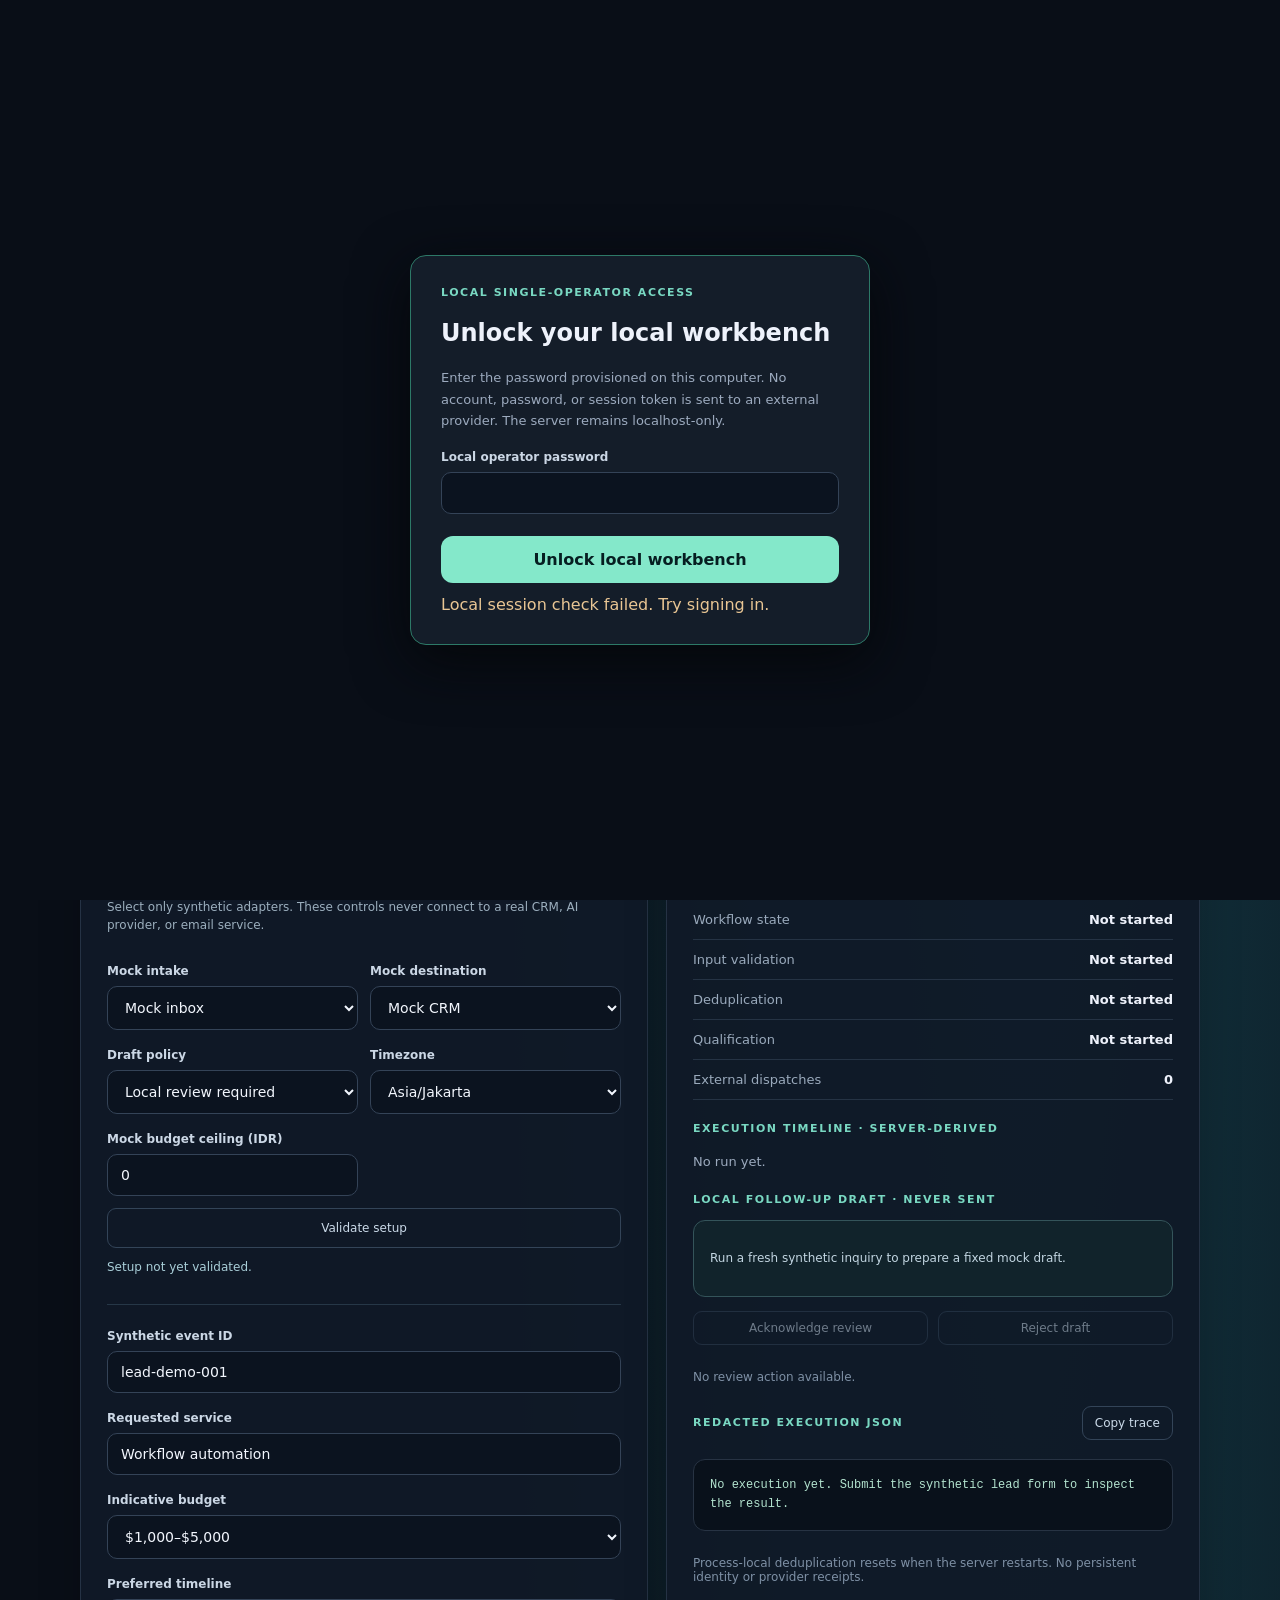
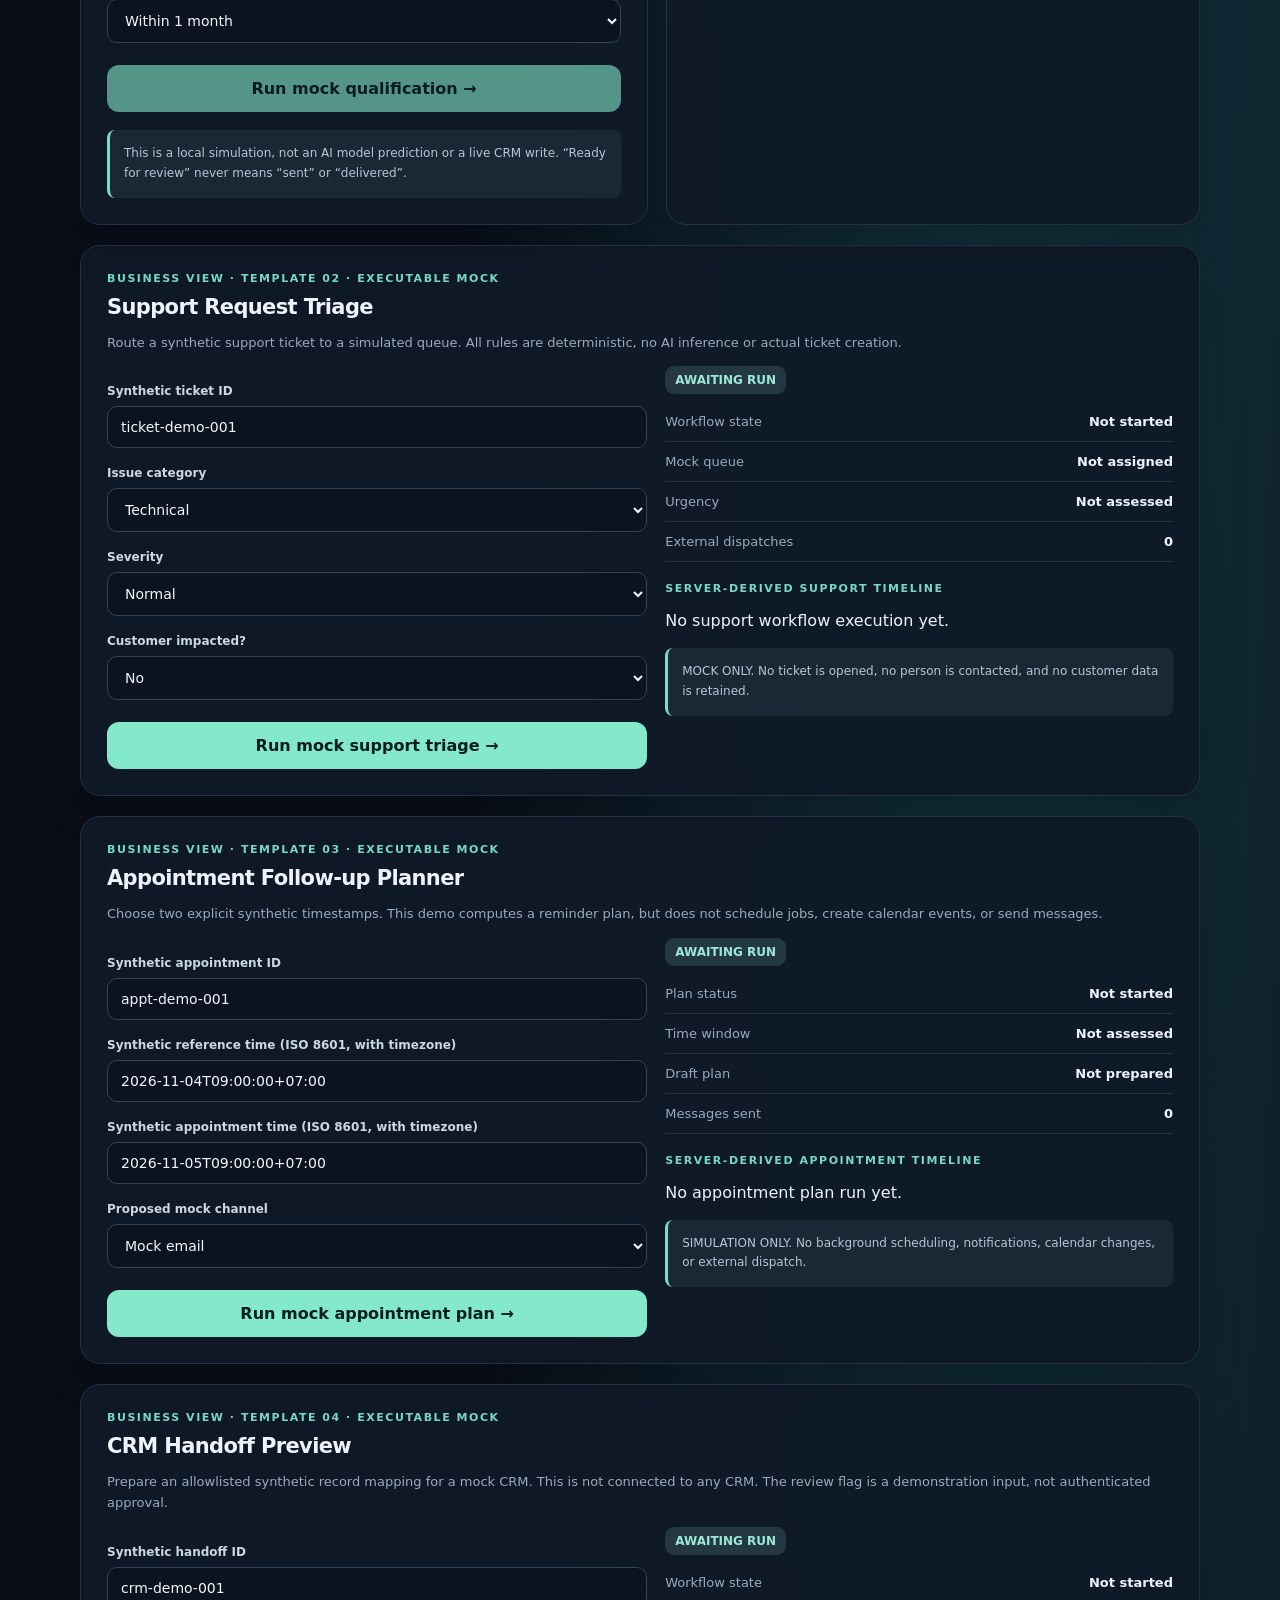
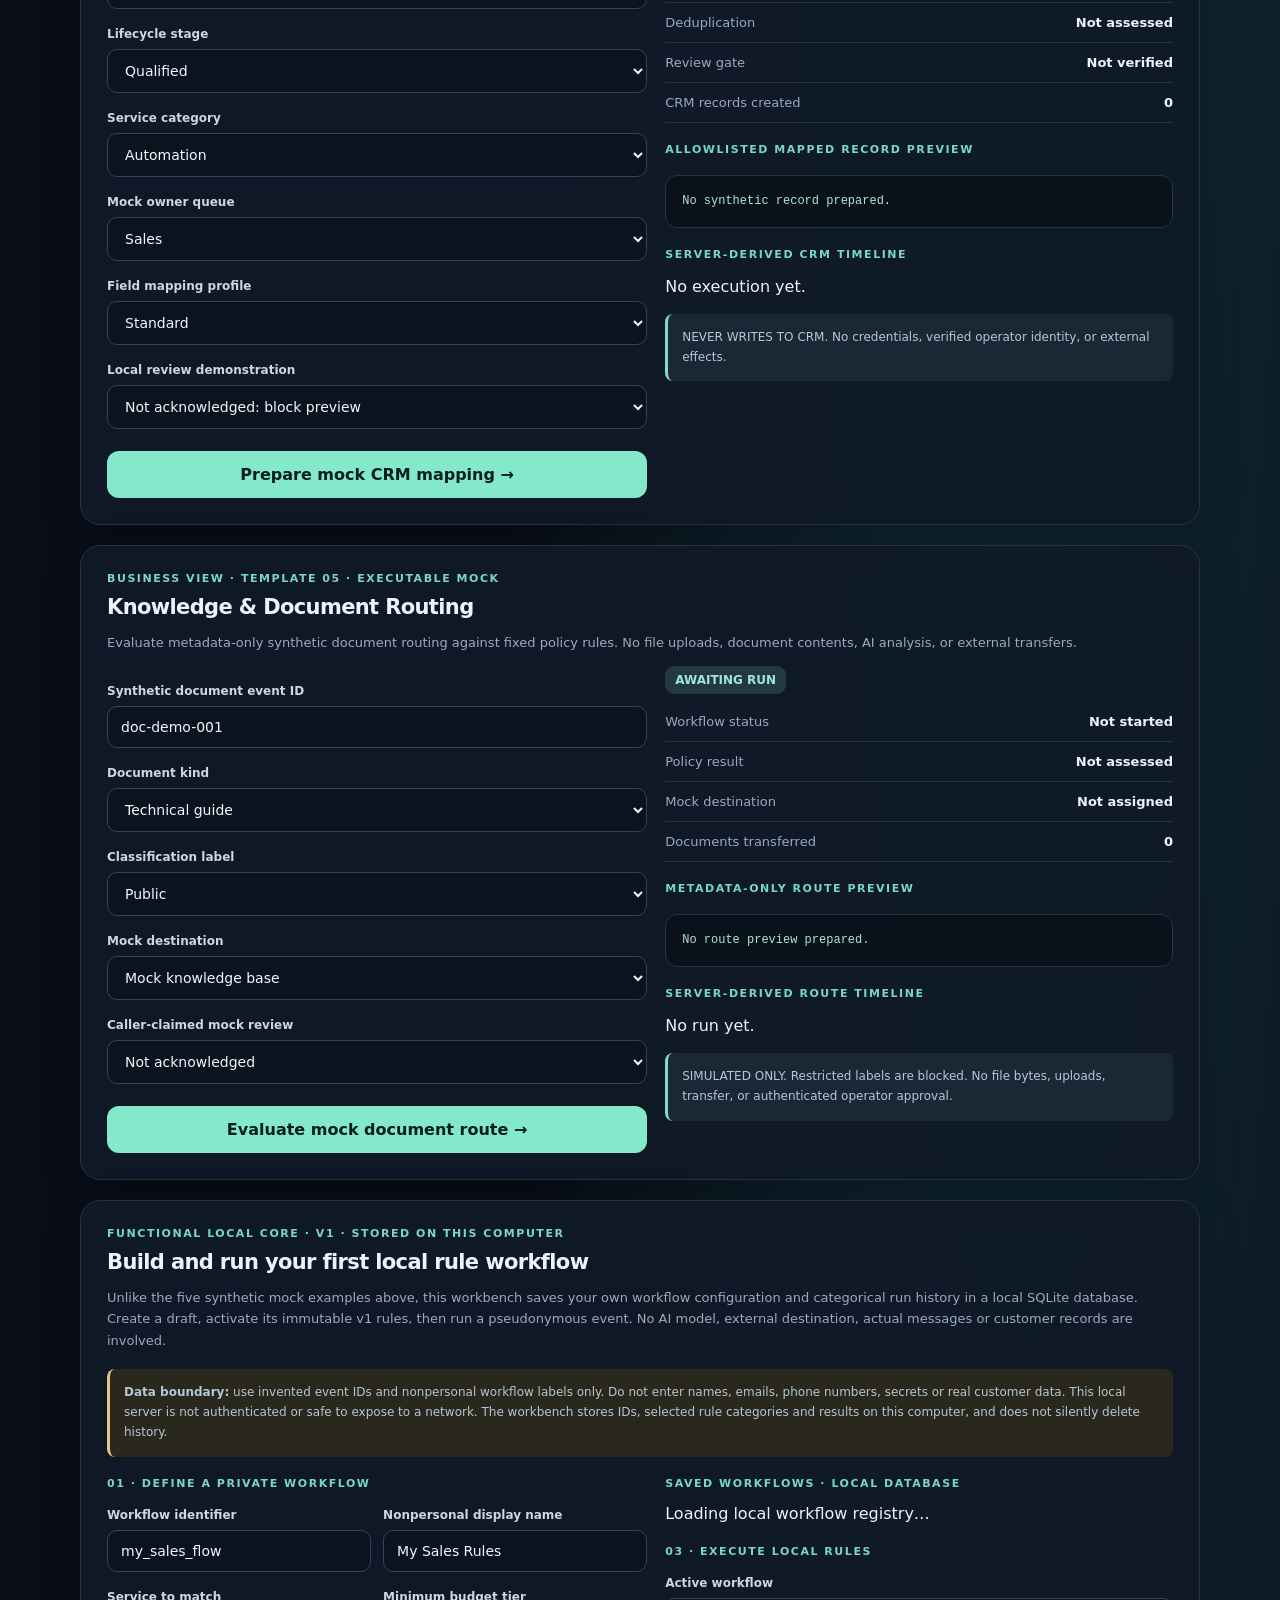
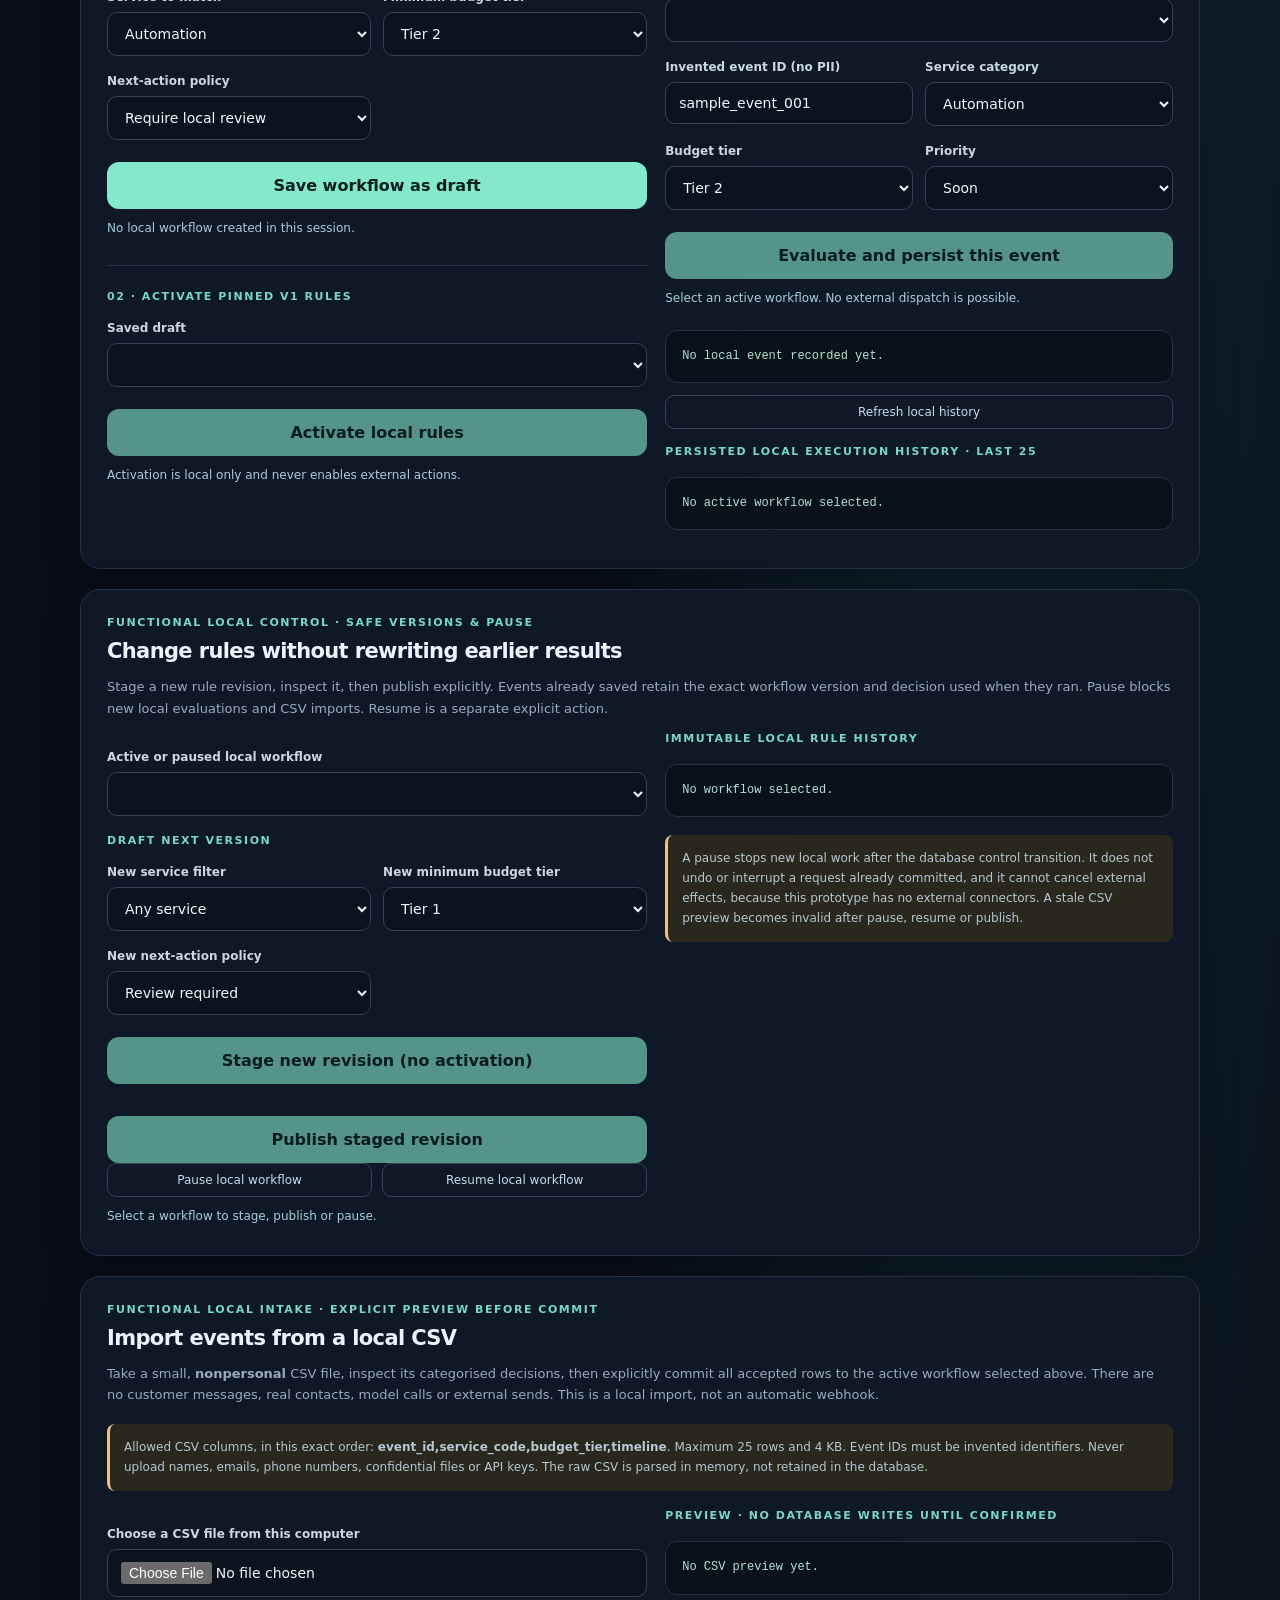
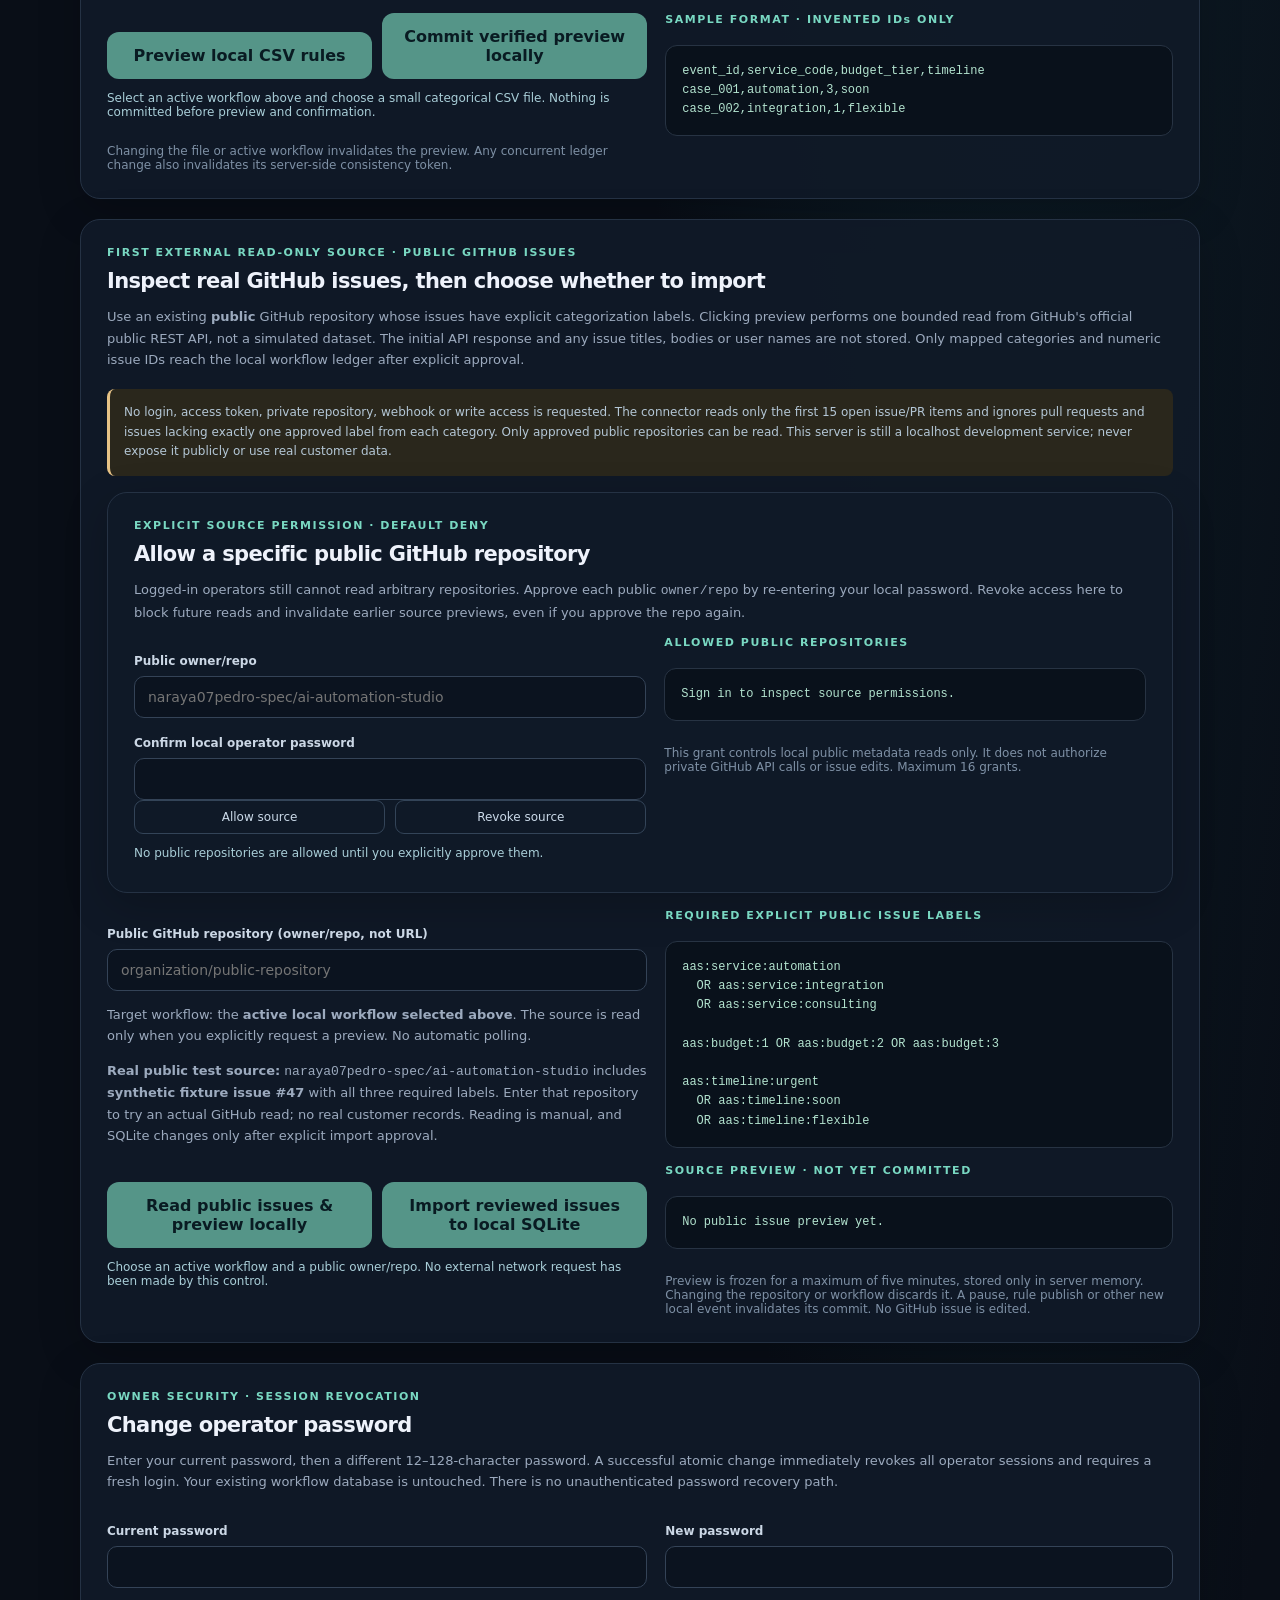
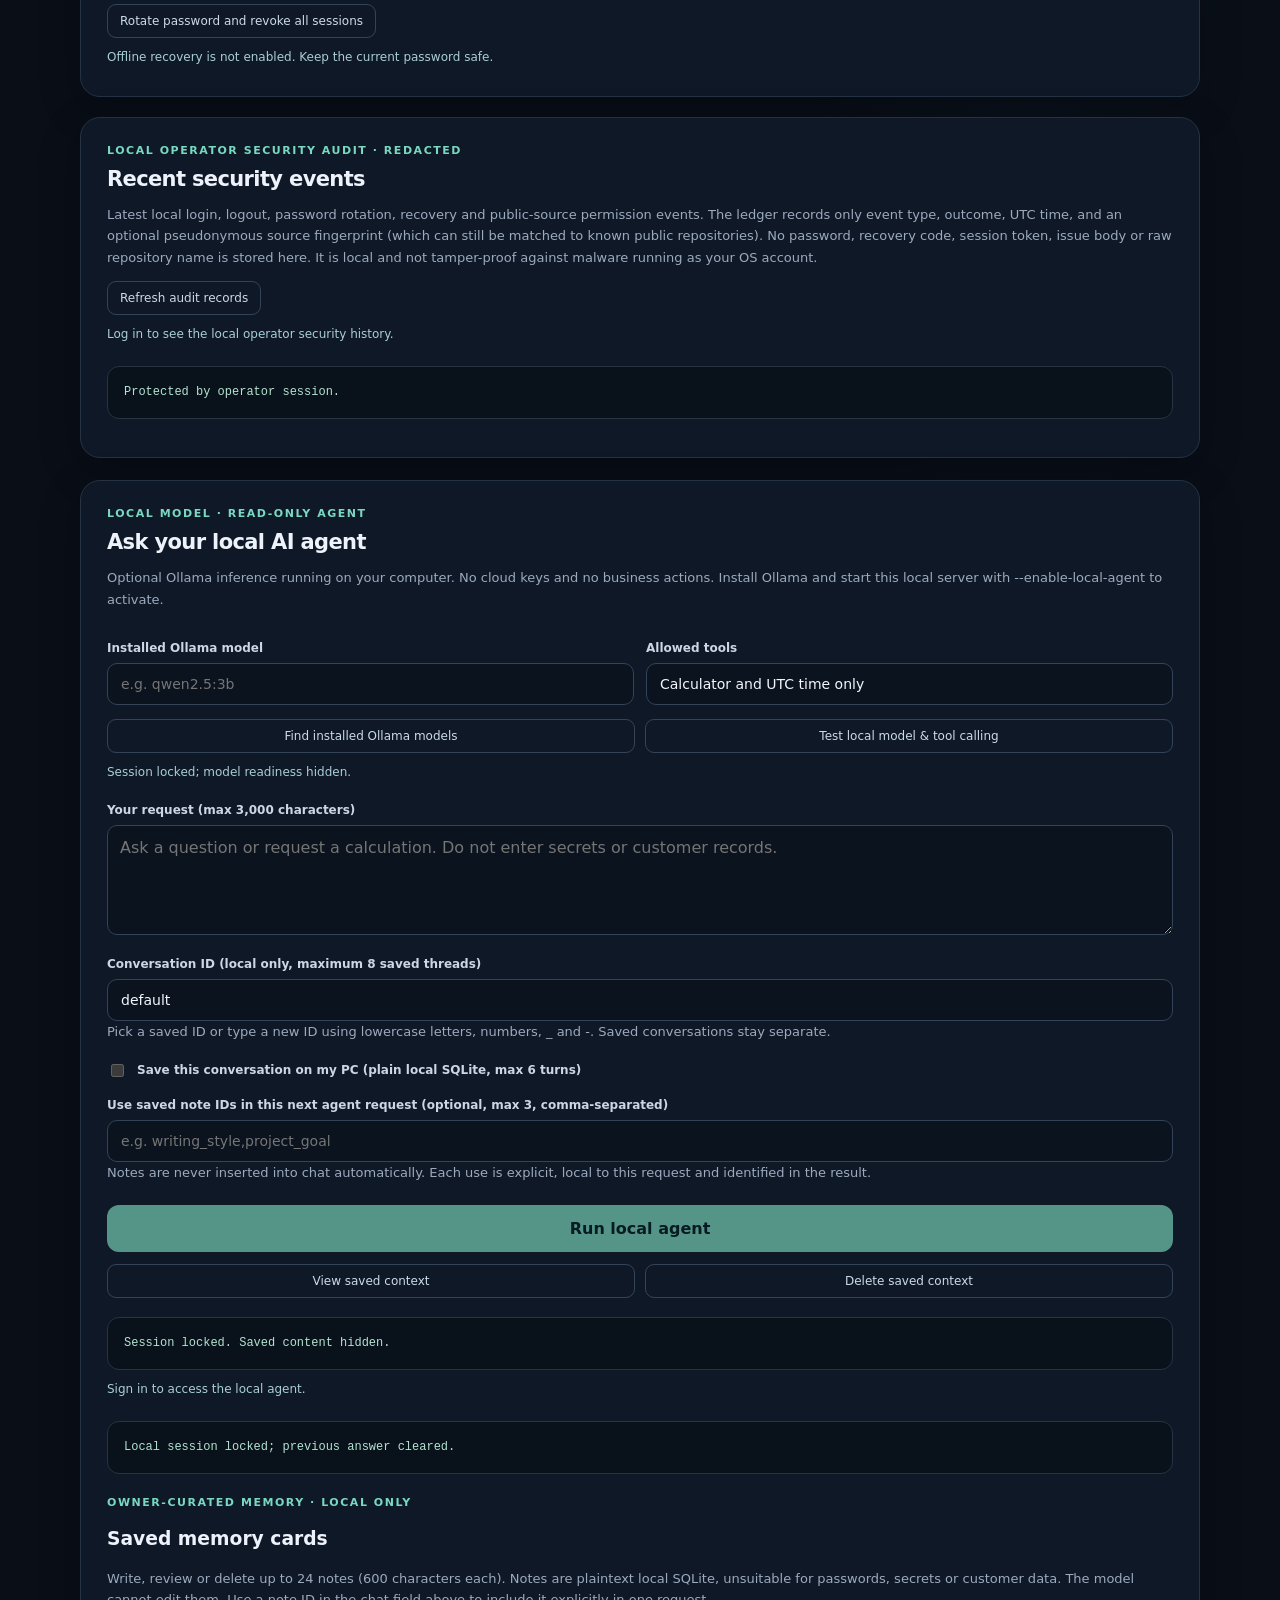
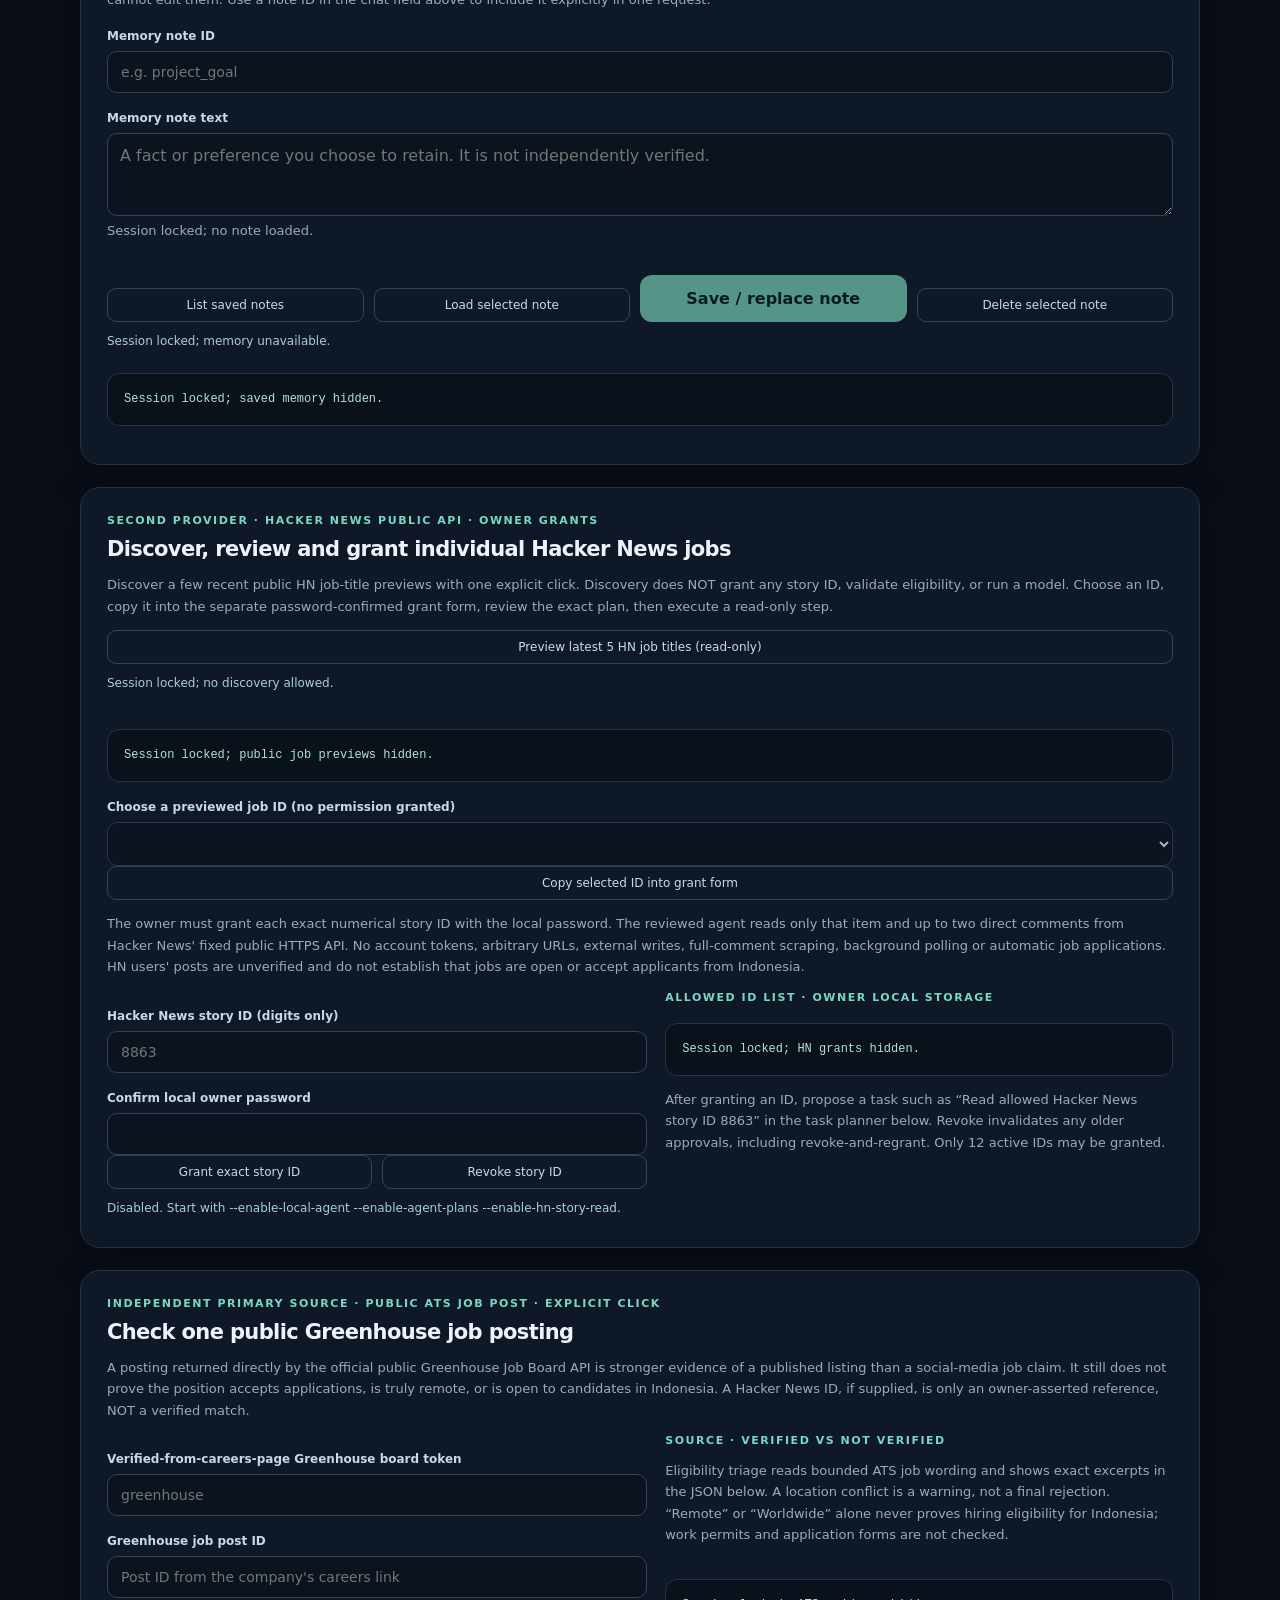
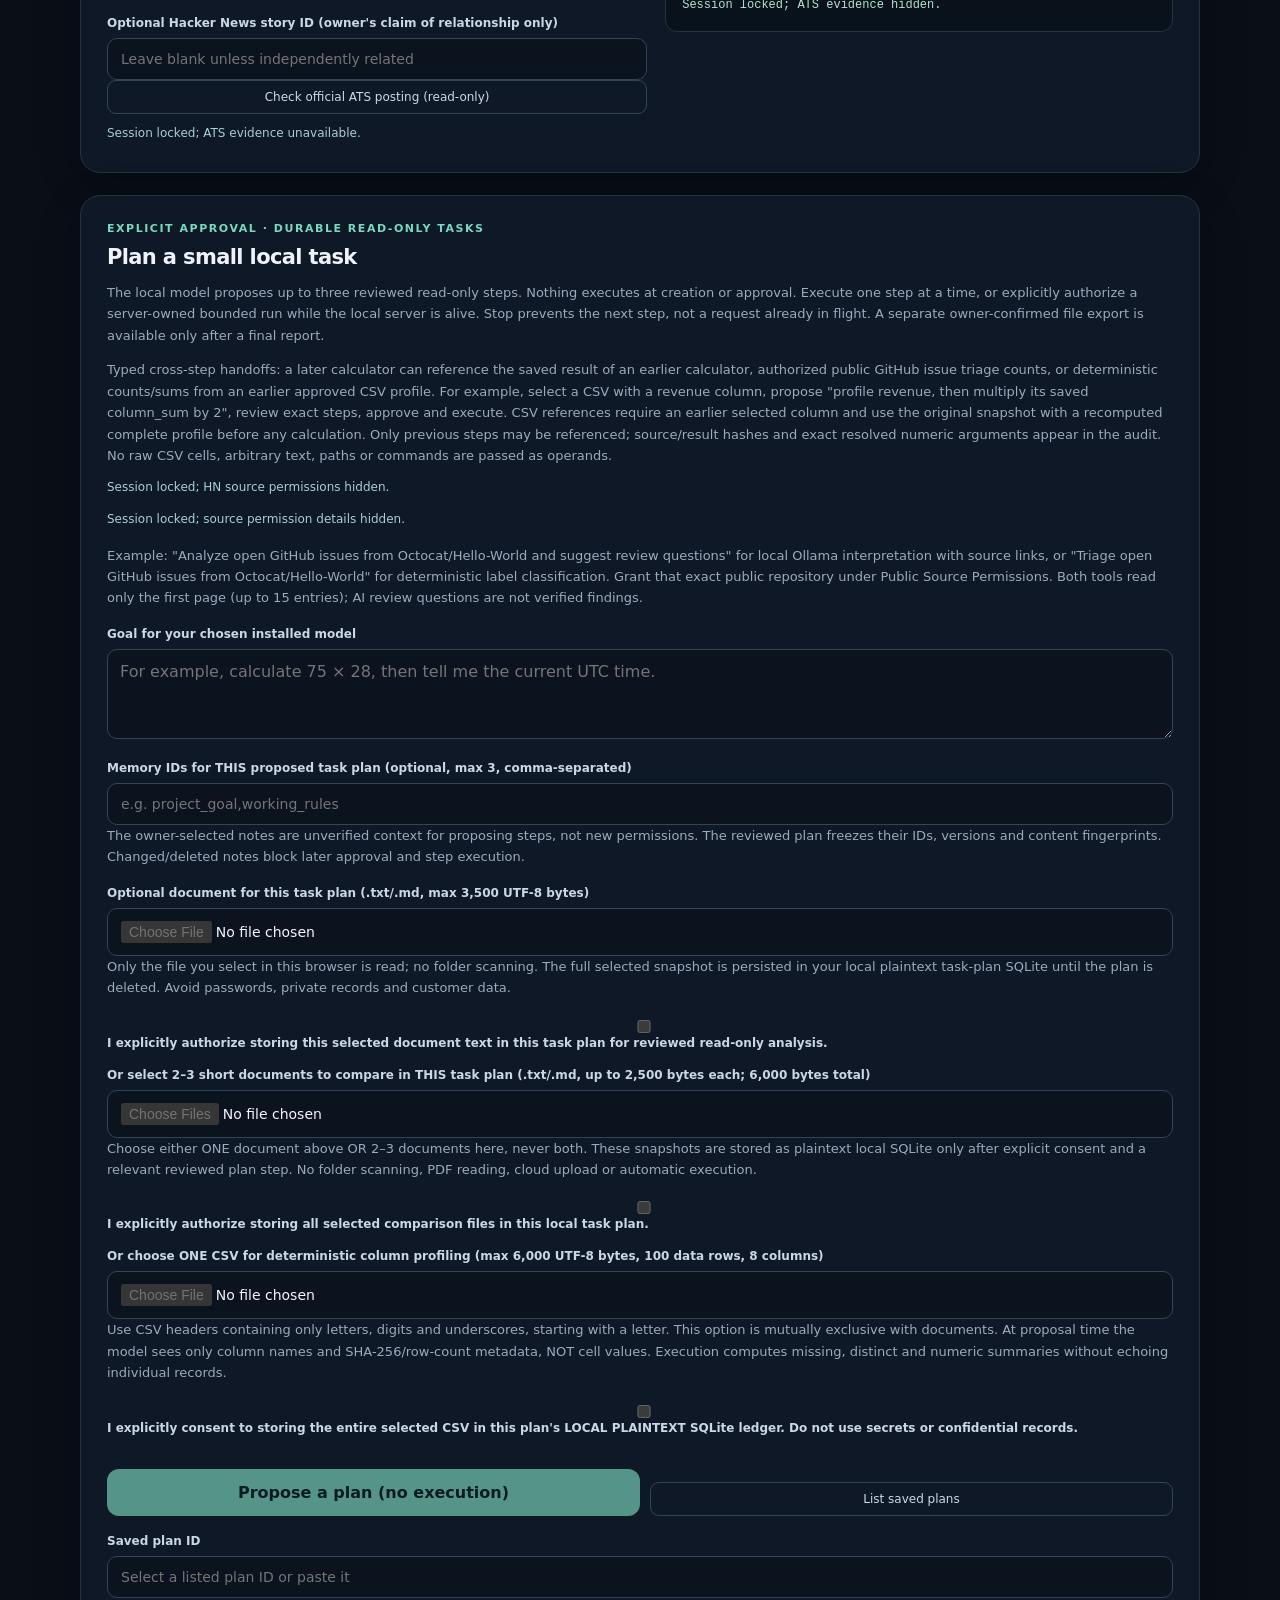
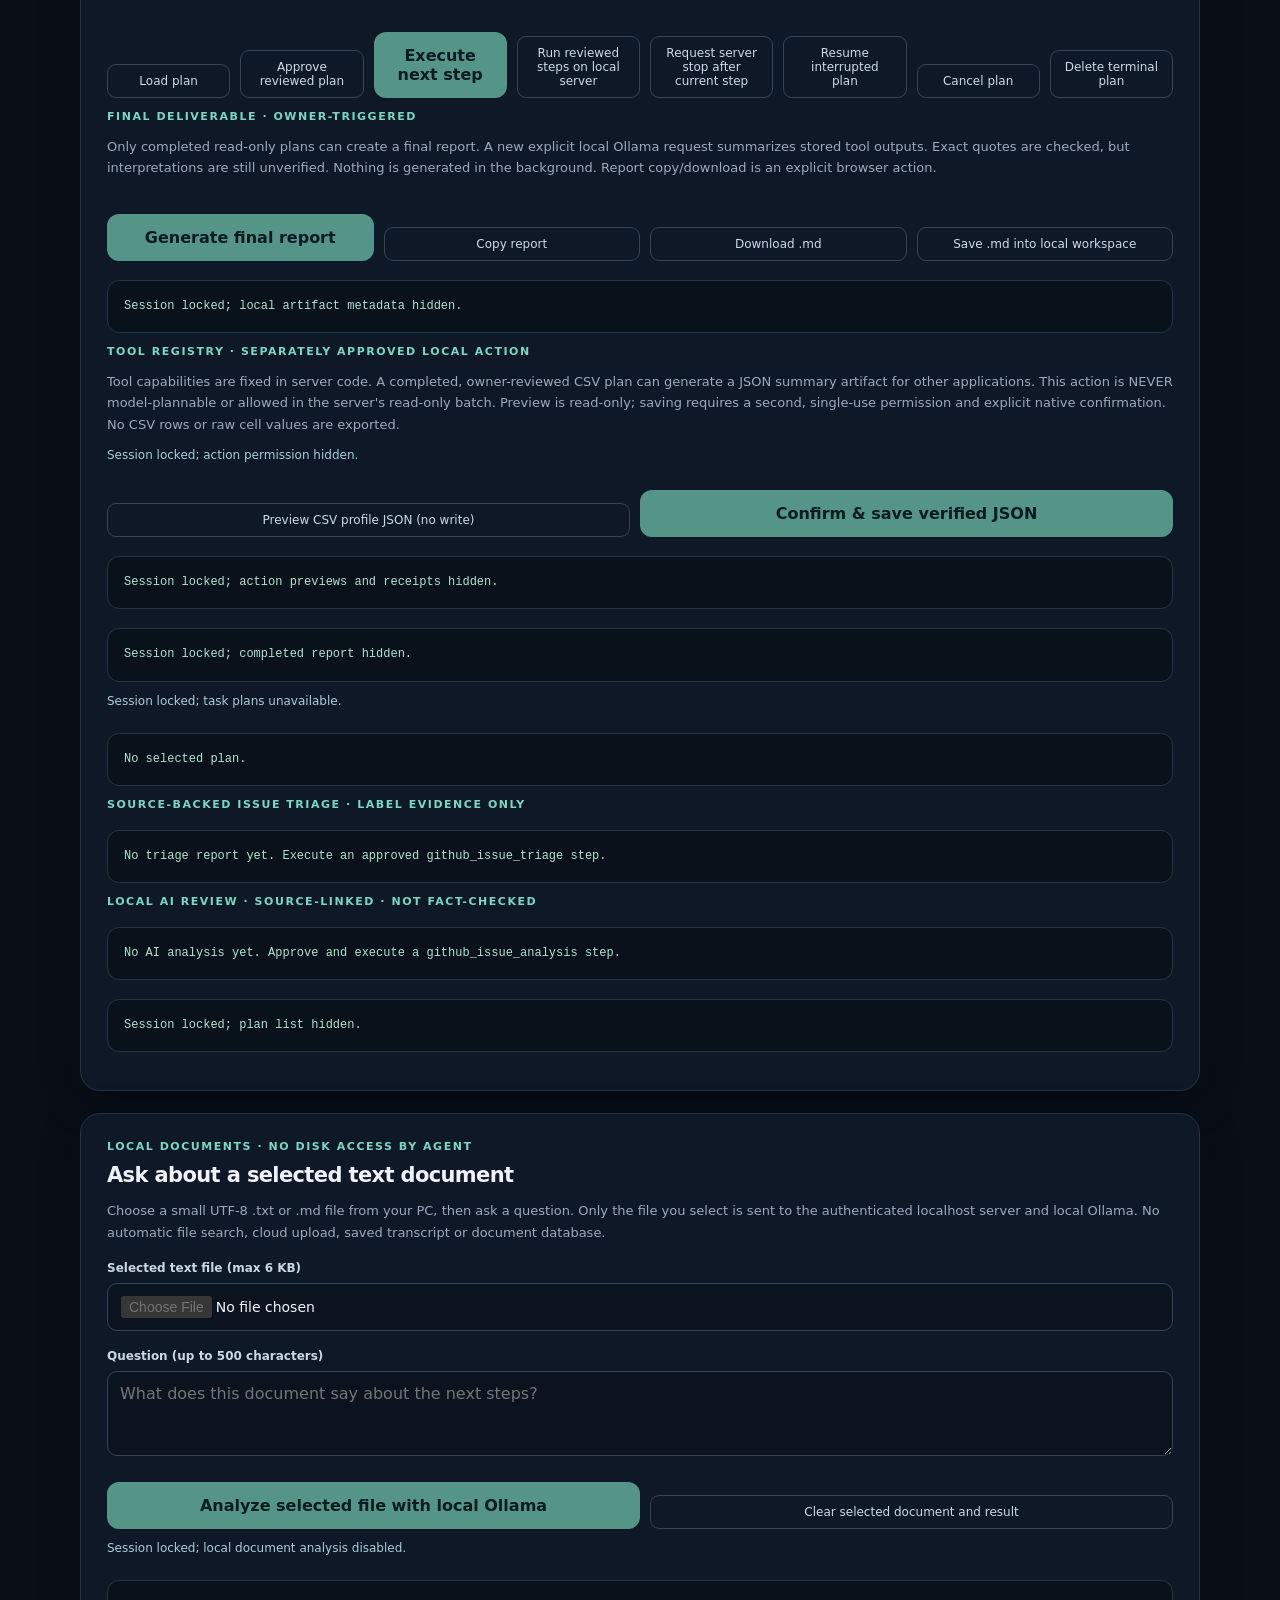
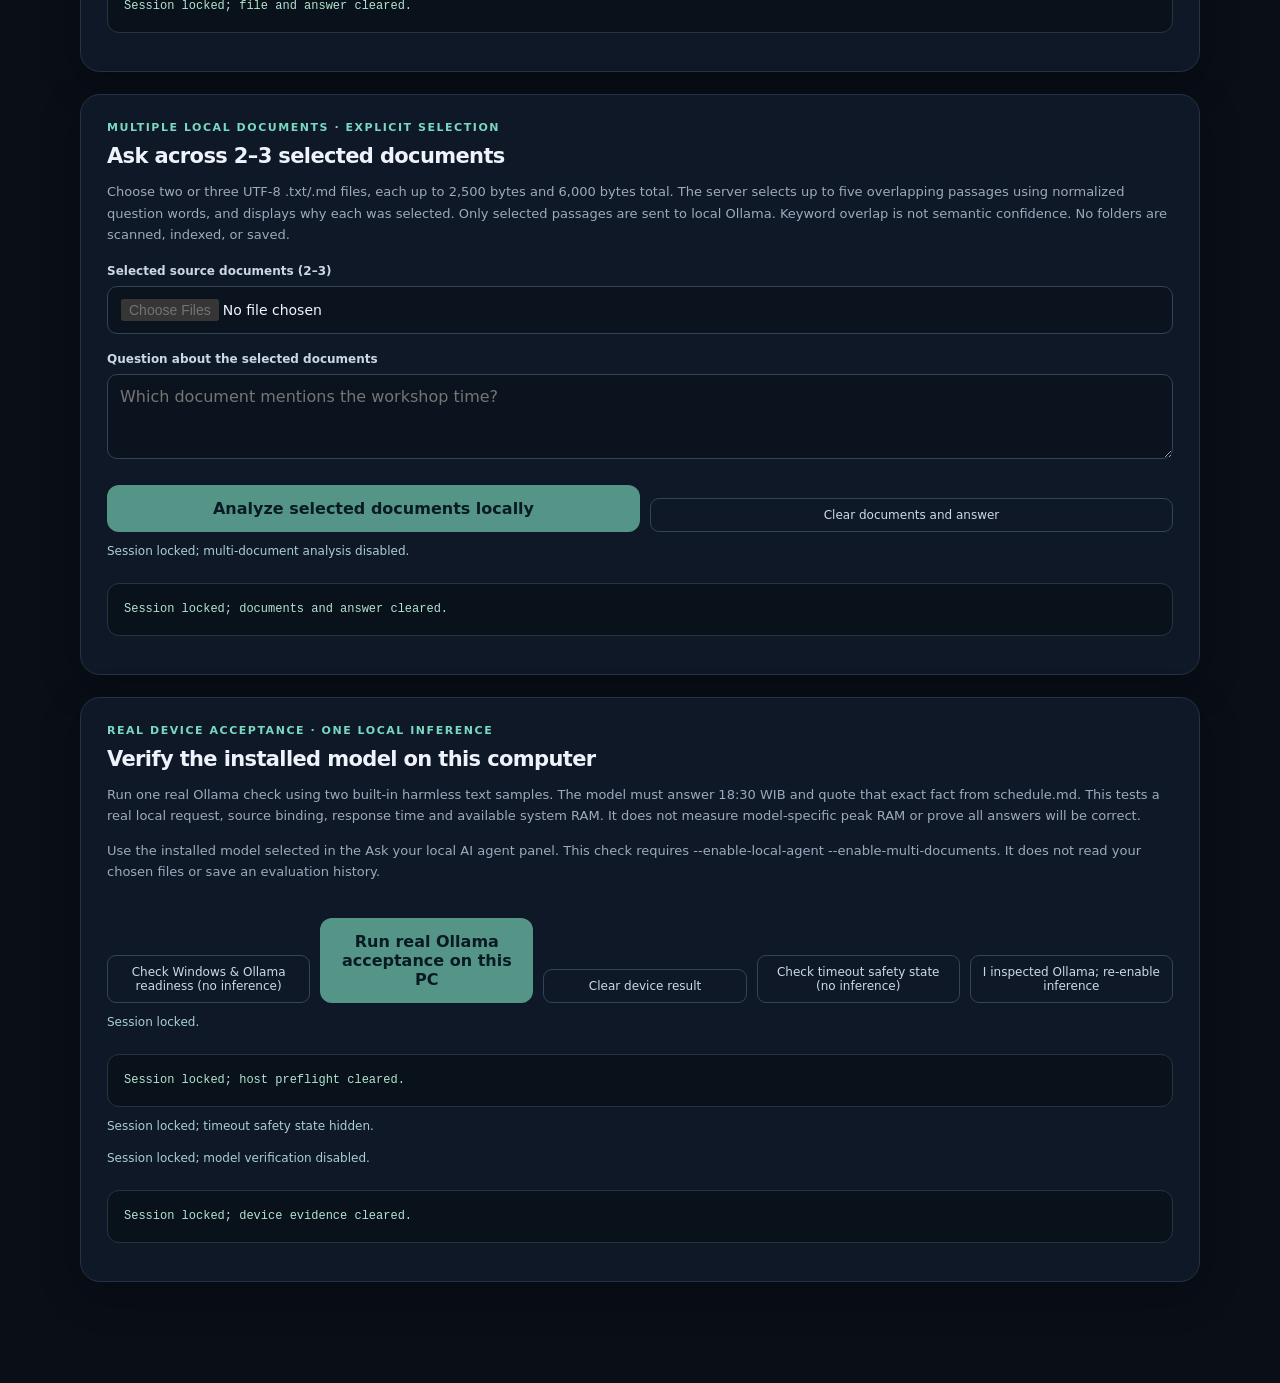
==== commit e3123705: "feat(ui): show conservative Indonesia eligibility signals with source-language caveats" ====
--- a/web/index.html
+++ b/web/index.html
@@ -348,6 +348,7 @@
 <div id="greenhouse-status" class="setup-msg" role="status" aria-live="polite">Disabled. Start with --enable-local-agent --enable-agent-plans --enable-greenhouse-evidence.</div>
 </div><div>
 <div class="kicker">SOURCE · VERIFIED VS NOT VERIFIED</div>
+<p class="muted">Eligibility triage reads bounded ATS job wording and shows exact excerpts in the JSON below. A location conflict is a warning, not a final rejection. “Remote” or “Worldwide” alone never proves hiring eligibility for Indonesia; work permits and application forms are not checked.</p>
 <div id="greenhouse-source-links" class="core-list"></div>
 <pre id="greenhouse-result" class="trace">No Greenhouse ATS posting checked. No conclusion about an employer, job status or Indonesia eligibility.</pre>
 </div></div></section>
@@ -888,9 +889,17 @@
   link.href=safeLink;link.target="_blank";link.rel="noopener noreferrer";
   link.textContent="Open public Greenhouse posting #"+input.job_id;
   $("greenhouse-source-links").replaceChildren(link);
+  const triage=out.eligibility_triage;
+  if(!triage||triage.version!=="ATS_PUBLIC_ELIGIBILITY_TRIAGE_V1"||
+     triage.candidate_work_location!=="Indonesia"||
+     !["MANUAL_REVIEW_REQUIRED","POSTING_LOCATION_CONFLICT_FOR_INDONESIA"].includes(
+       triage.indonesia_candidate_verdict))
+   throw Error("invalid_greenhouse_eligibility_triage");
   $("greenhouse-result").textContent=JSON.stringify(out,null,2);
   $("greenhouse-status").textContent=
-   "Public Greenhouse record observed at the stated check time. Employer verification, application acceptance and Indonesia eligibility remain unverified.";
+   triage.indonesia_candidate_verdict==="POSTING_LOCATION_CONFLICT_FOR_INDONESIA"
+    ?"ATS text contains an explicit non-Indonesia location requirement. Verify with the employer; this is a posting-language conflict, not a legal decision."
+    :"Public ATS post observed. Evidence triage requires manual verification of work location, authorization, remote rules and seniority; no eligibility was proven.";
  }catch(error){
   if(revision===greenhouseEvidenceRevision&&operatorCsrf){
    $("greenhouse-source-links").replaceChildren();
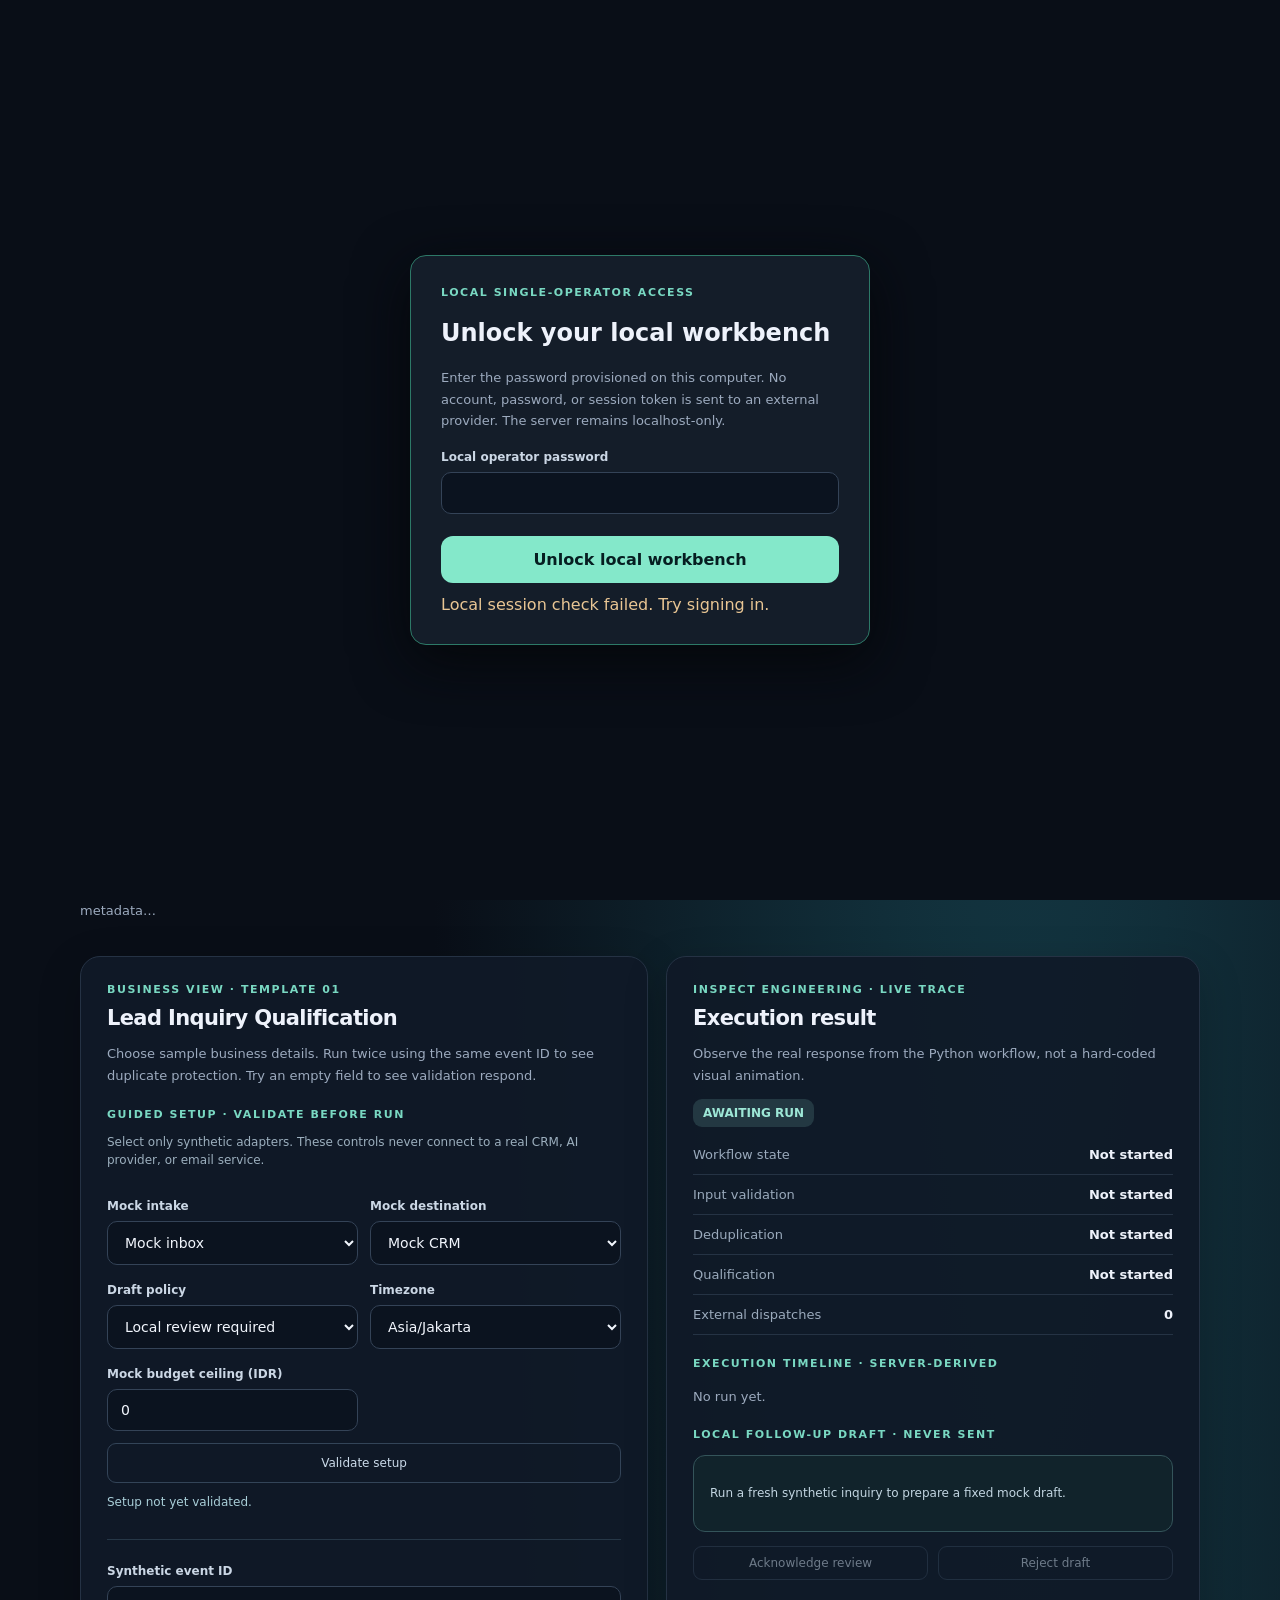
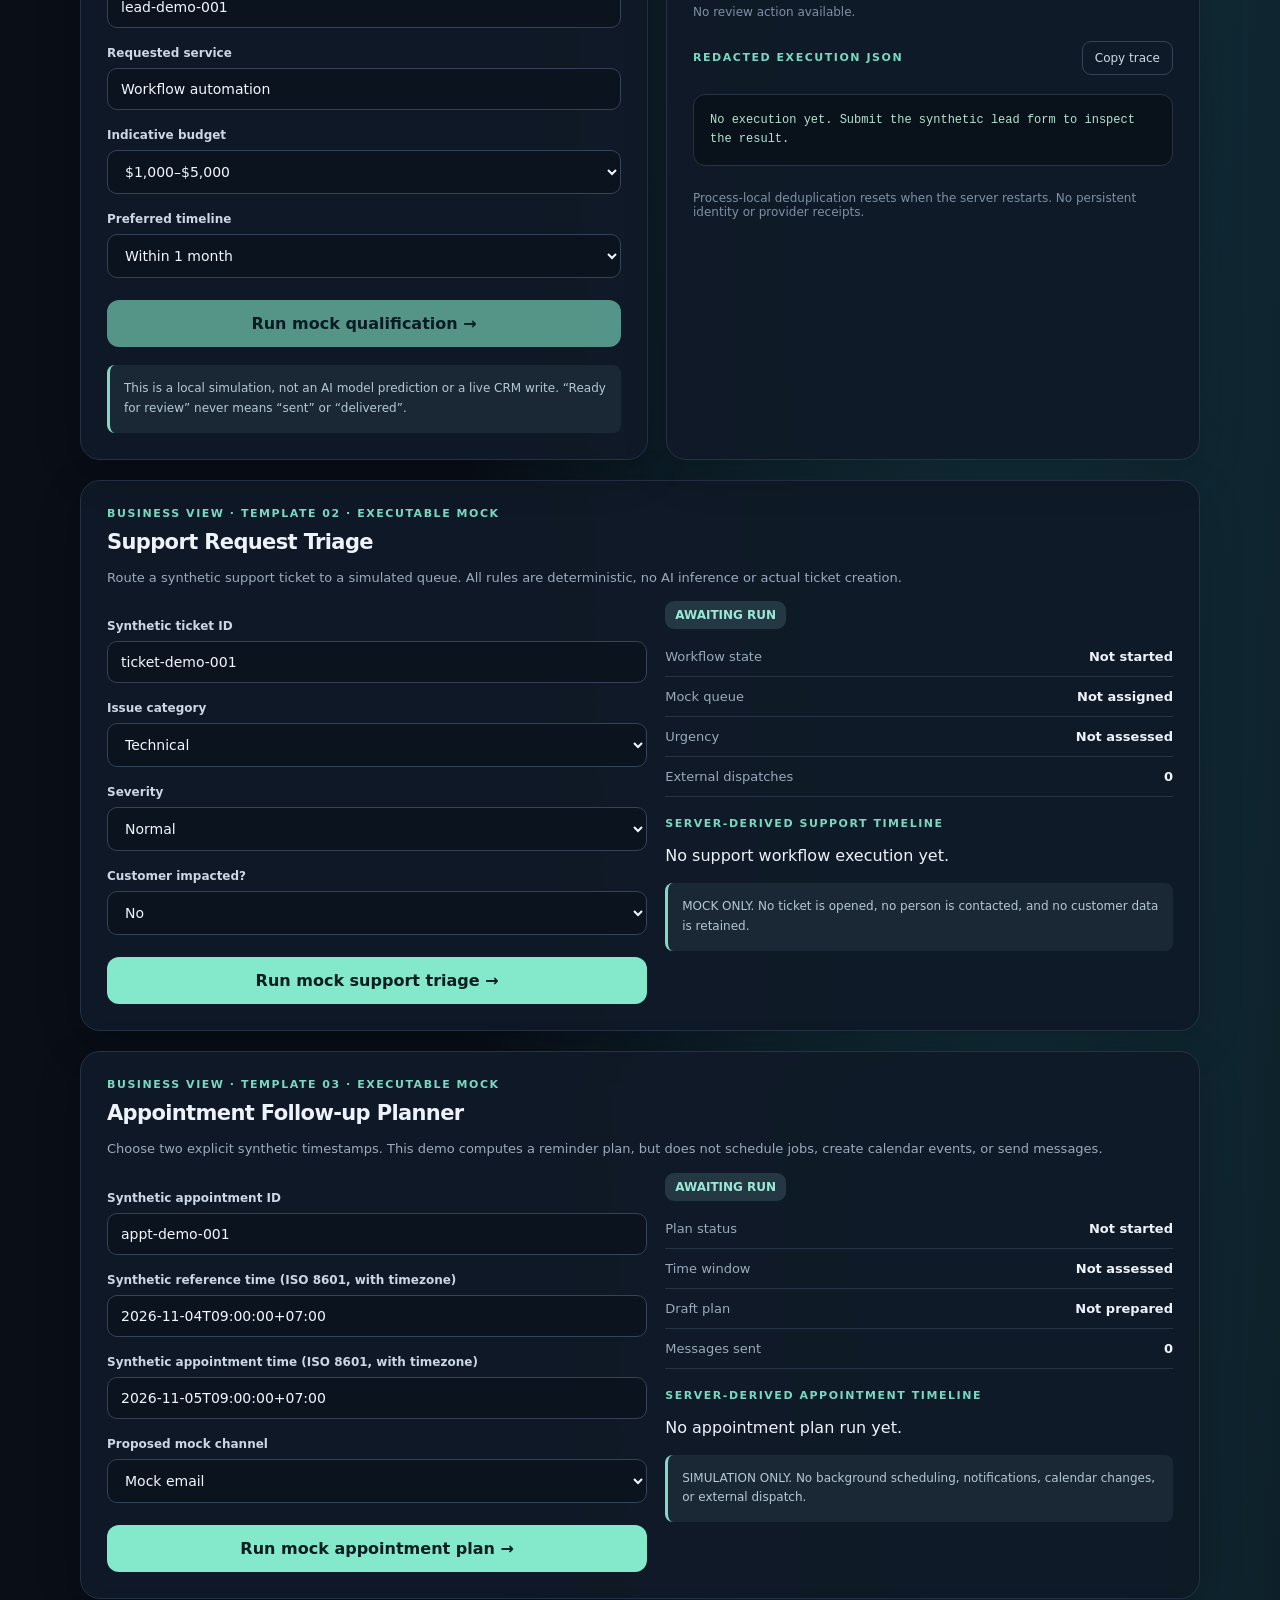
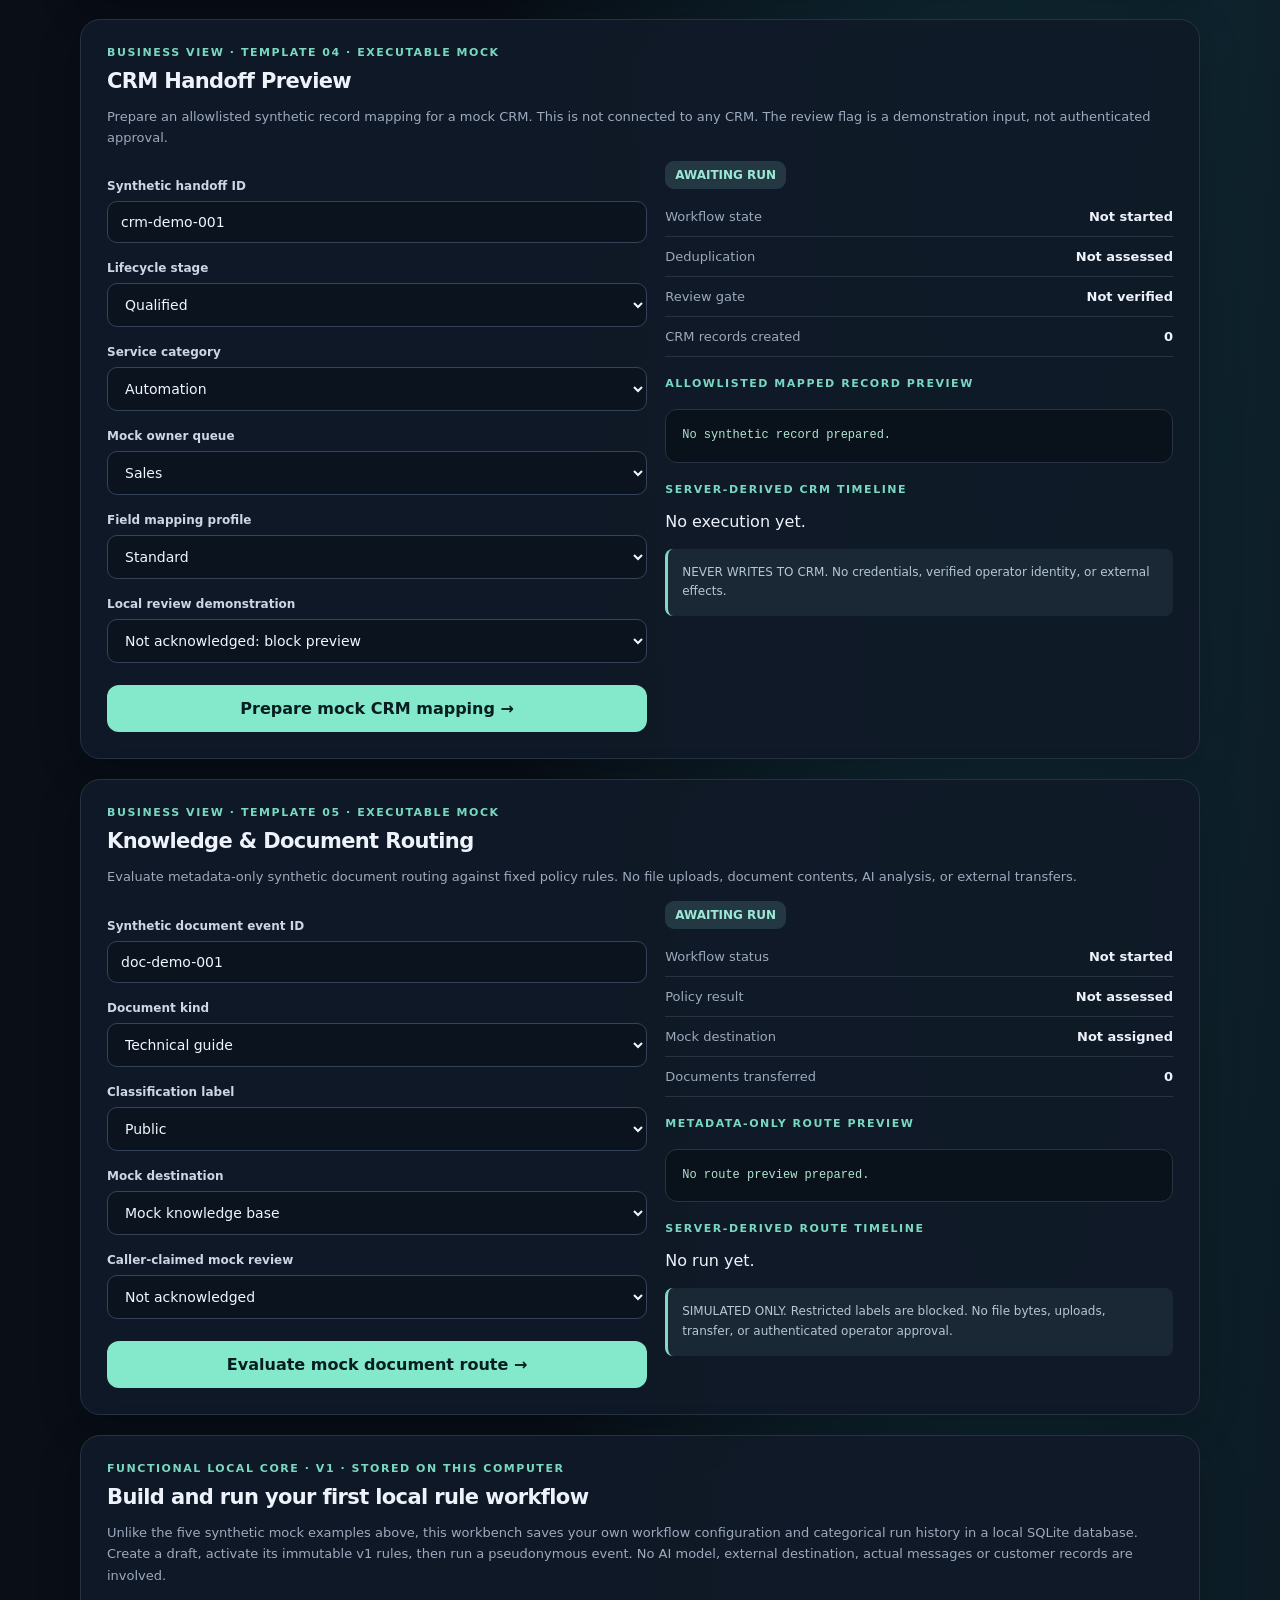
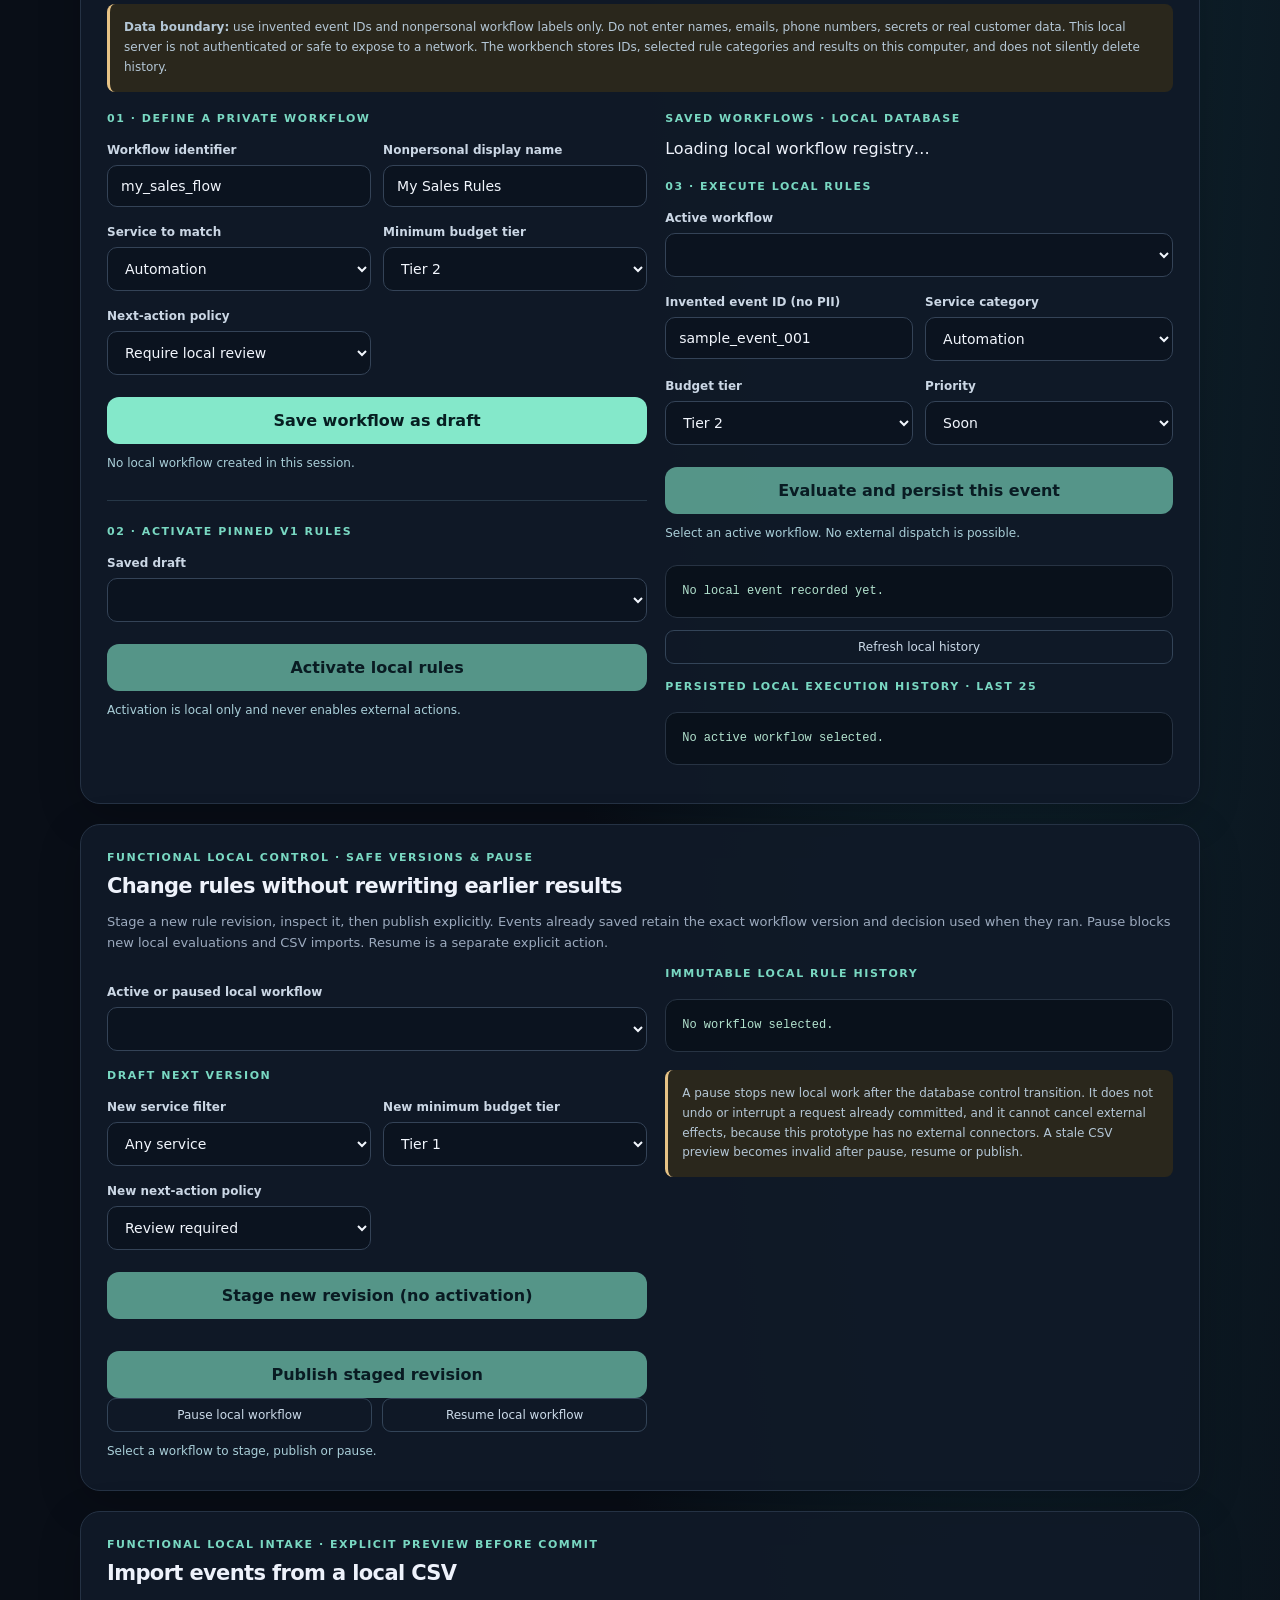
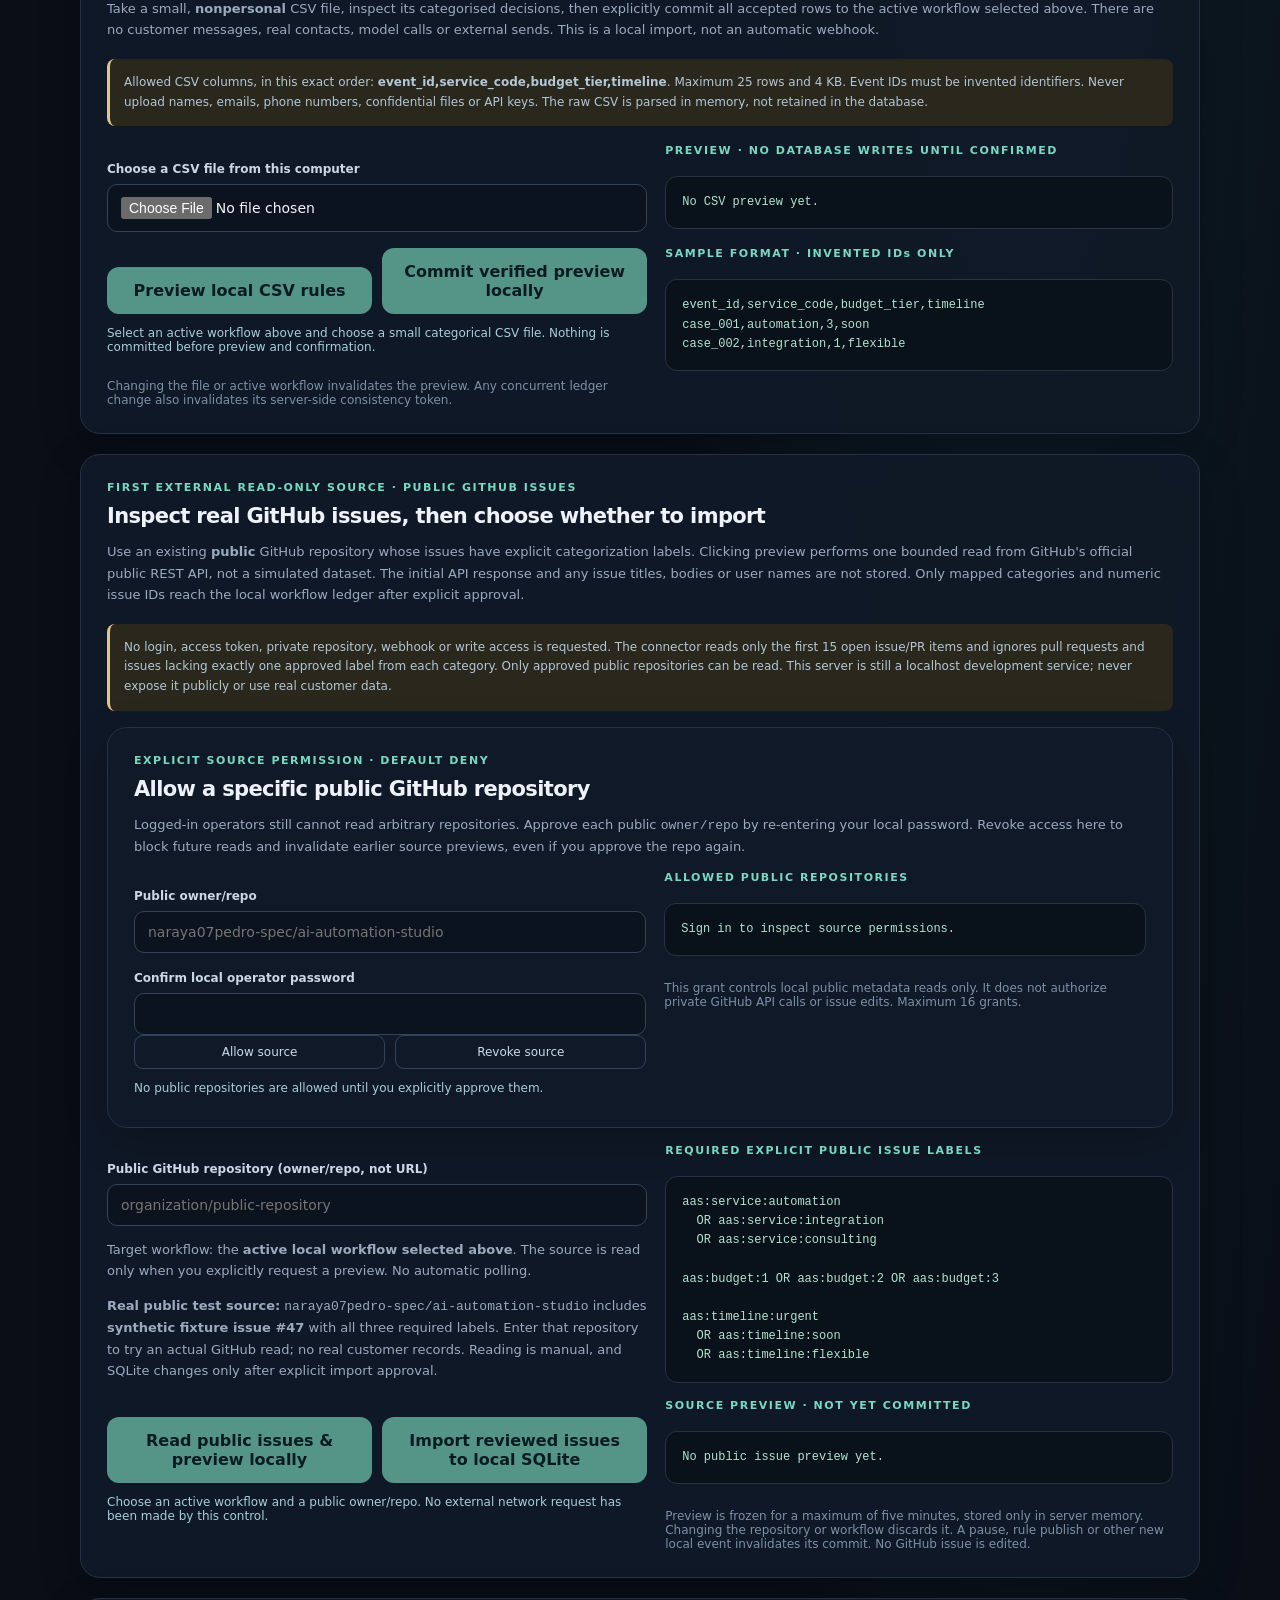
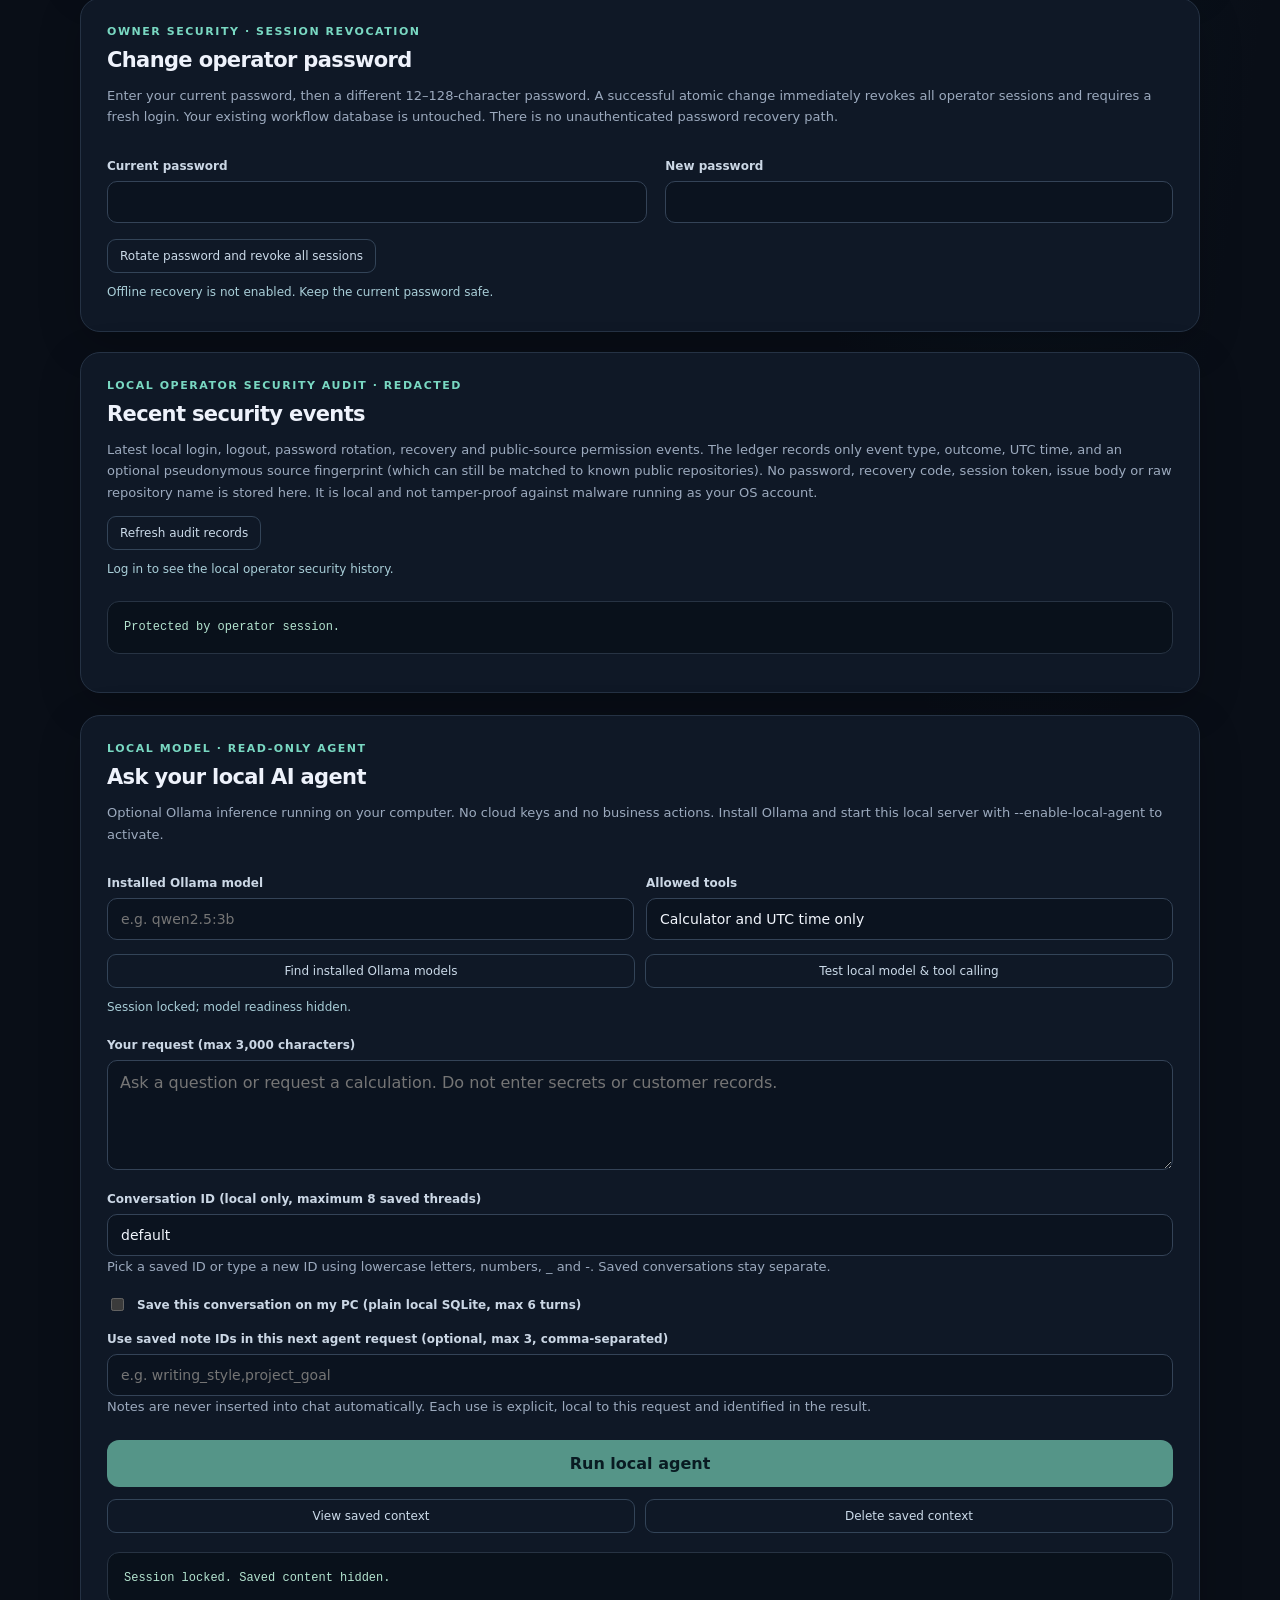
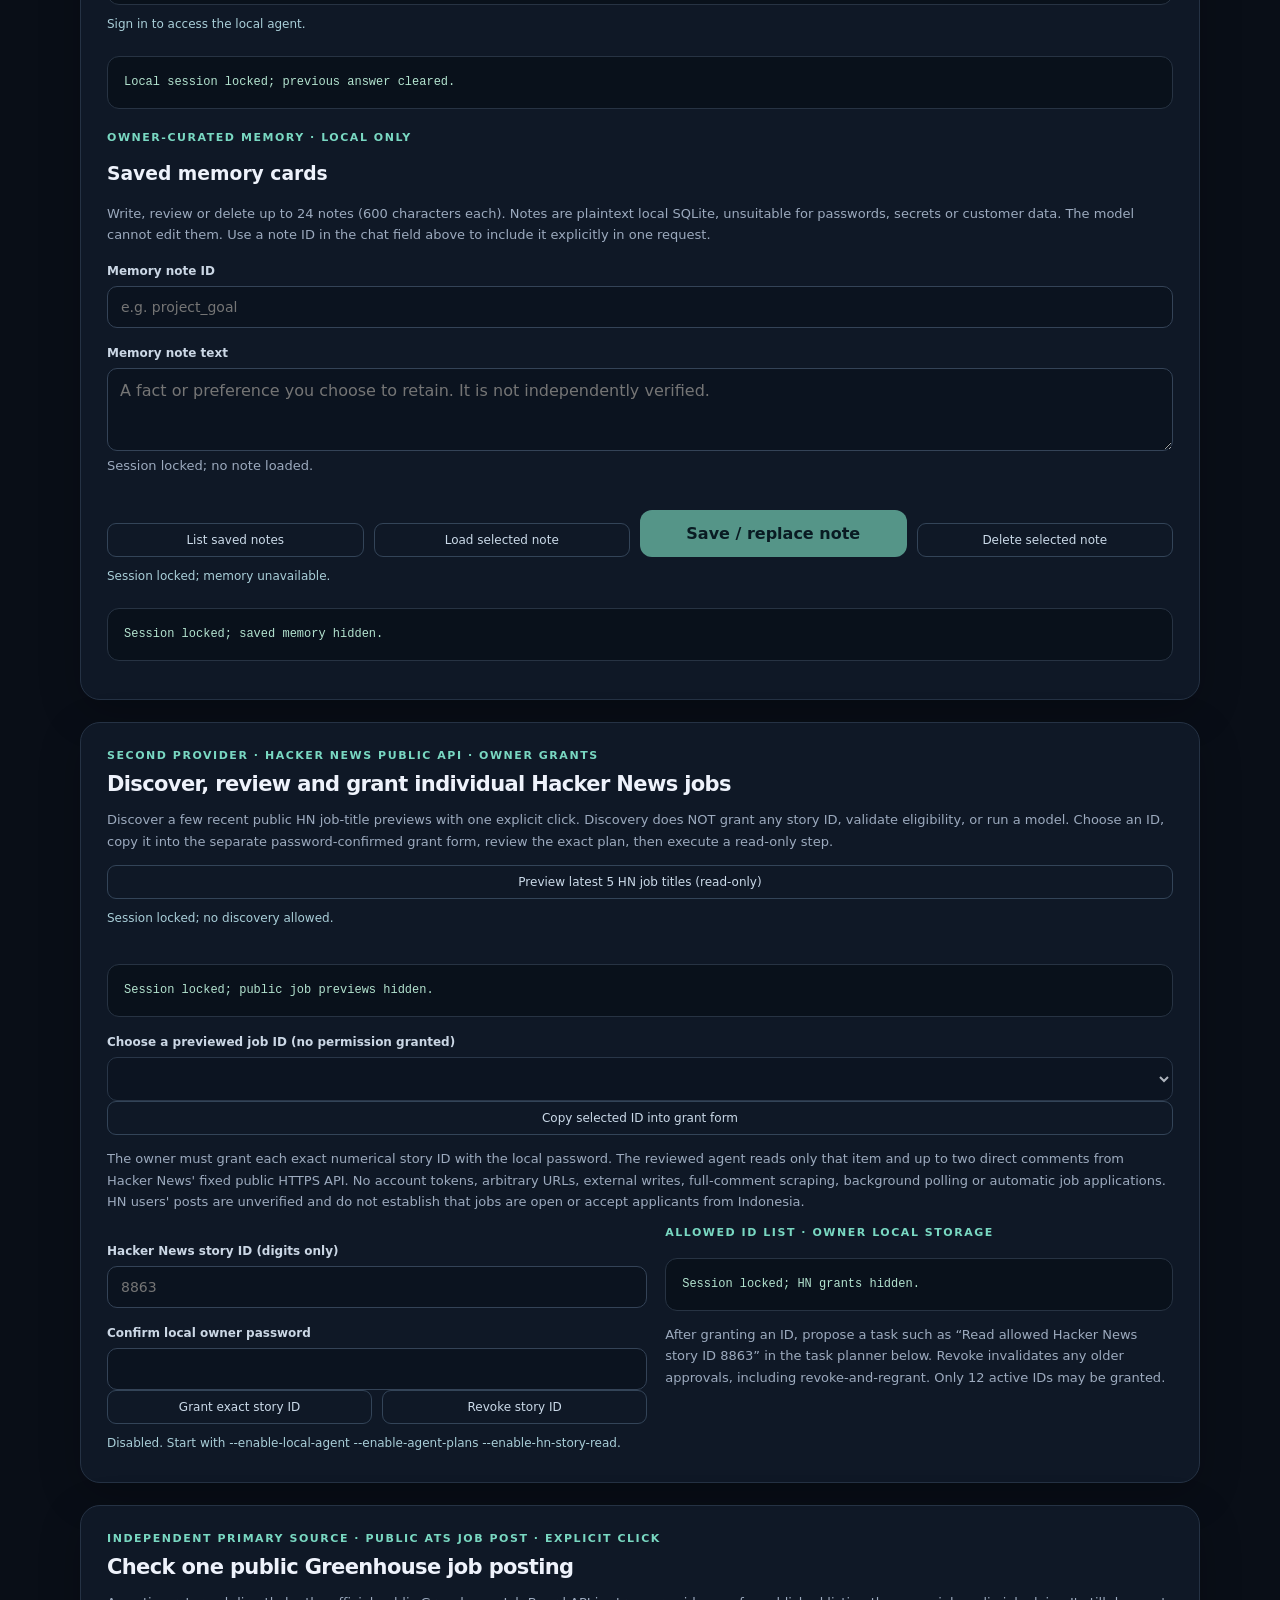
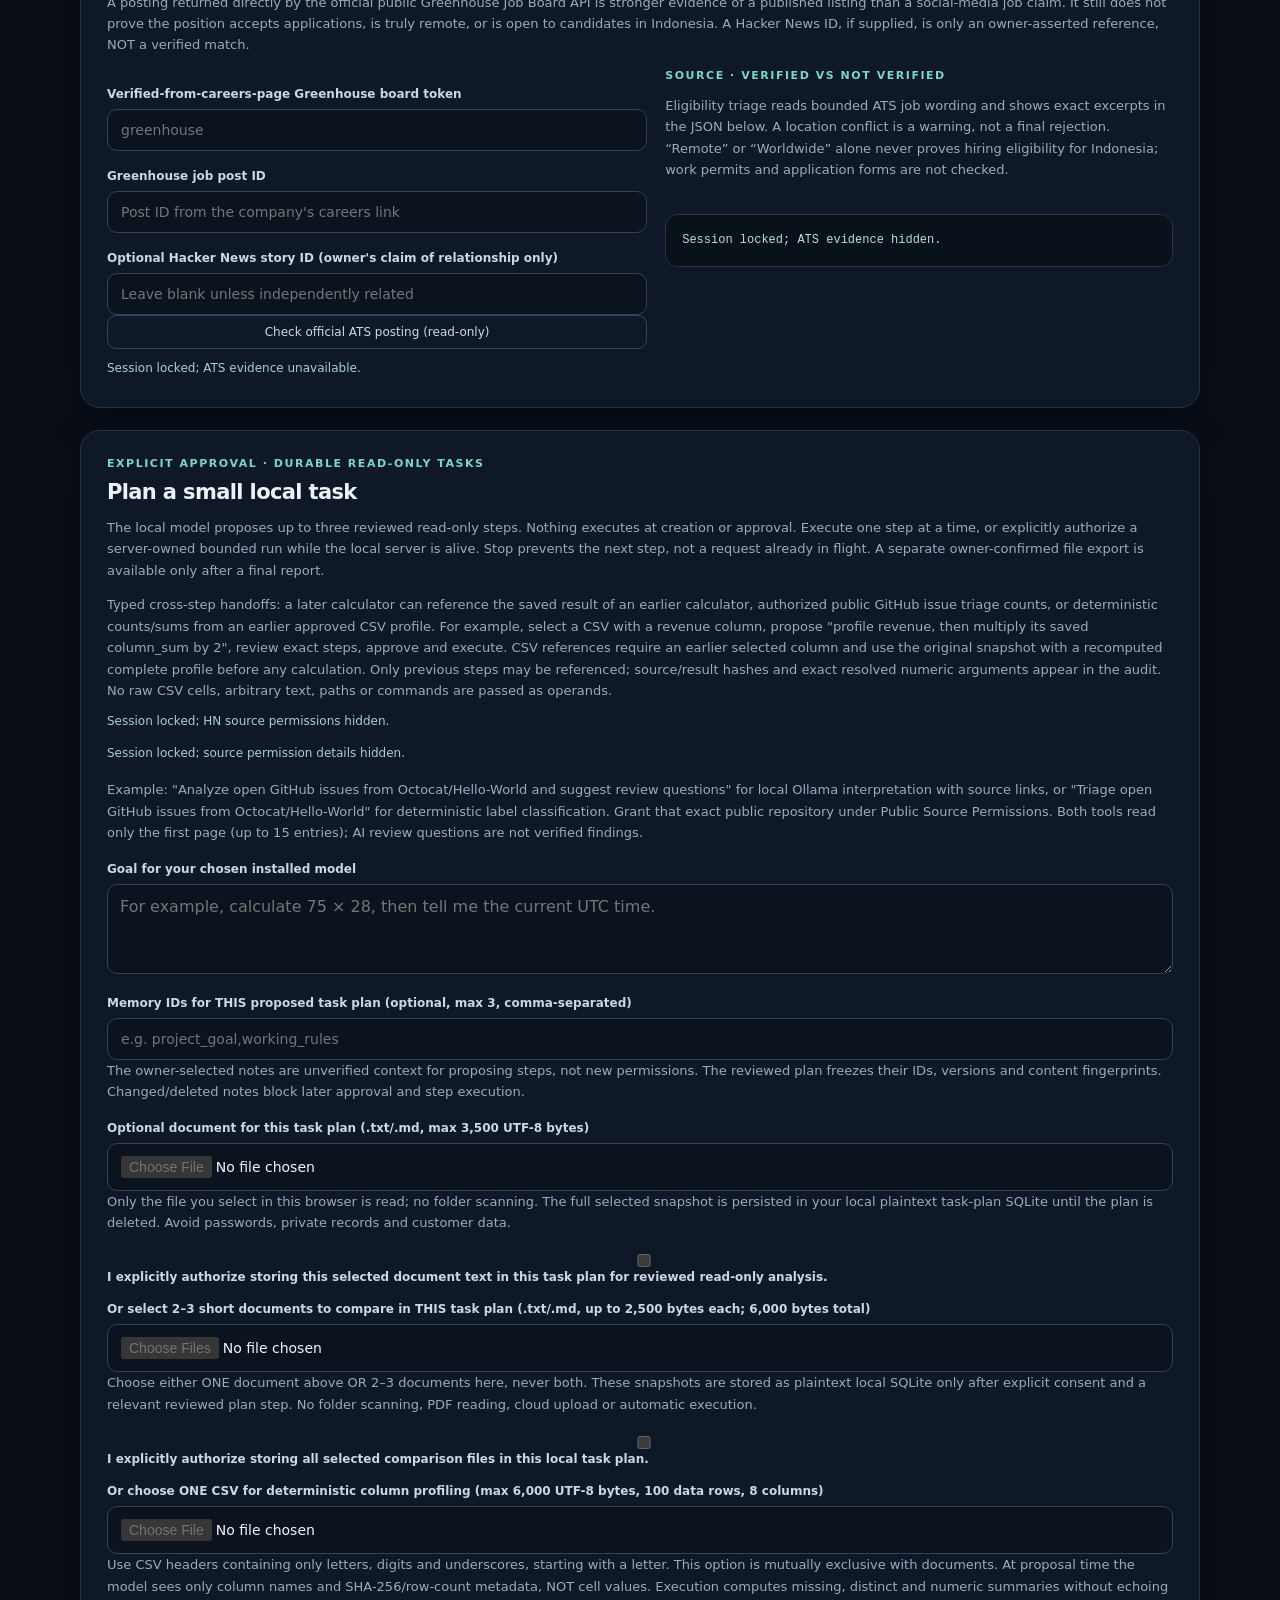
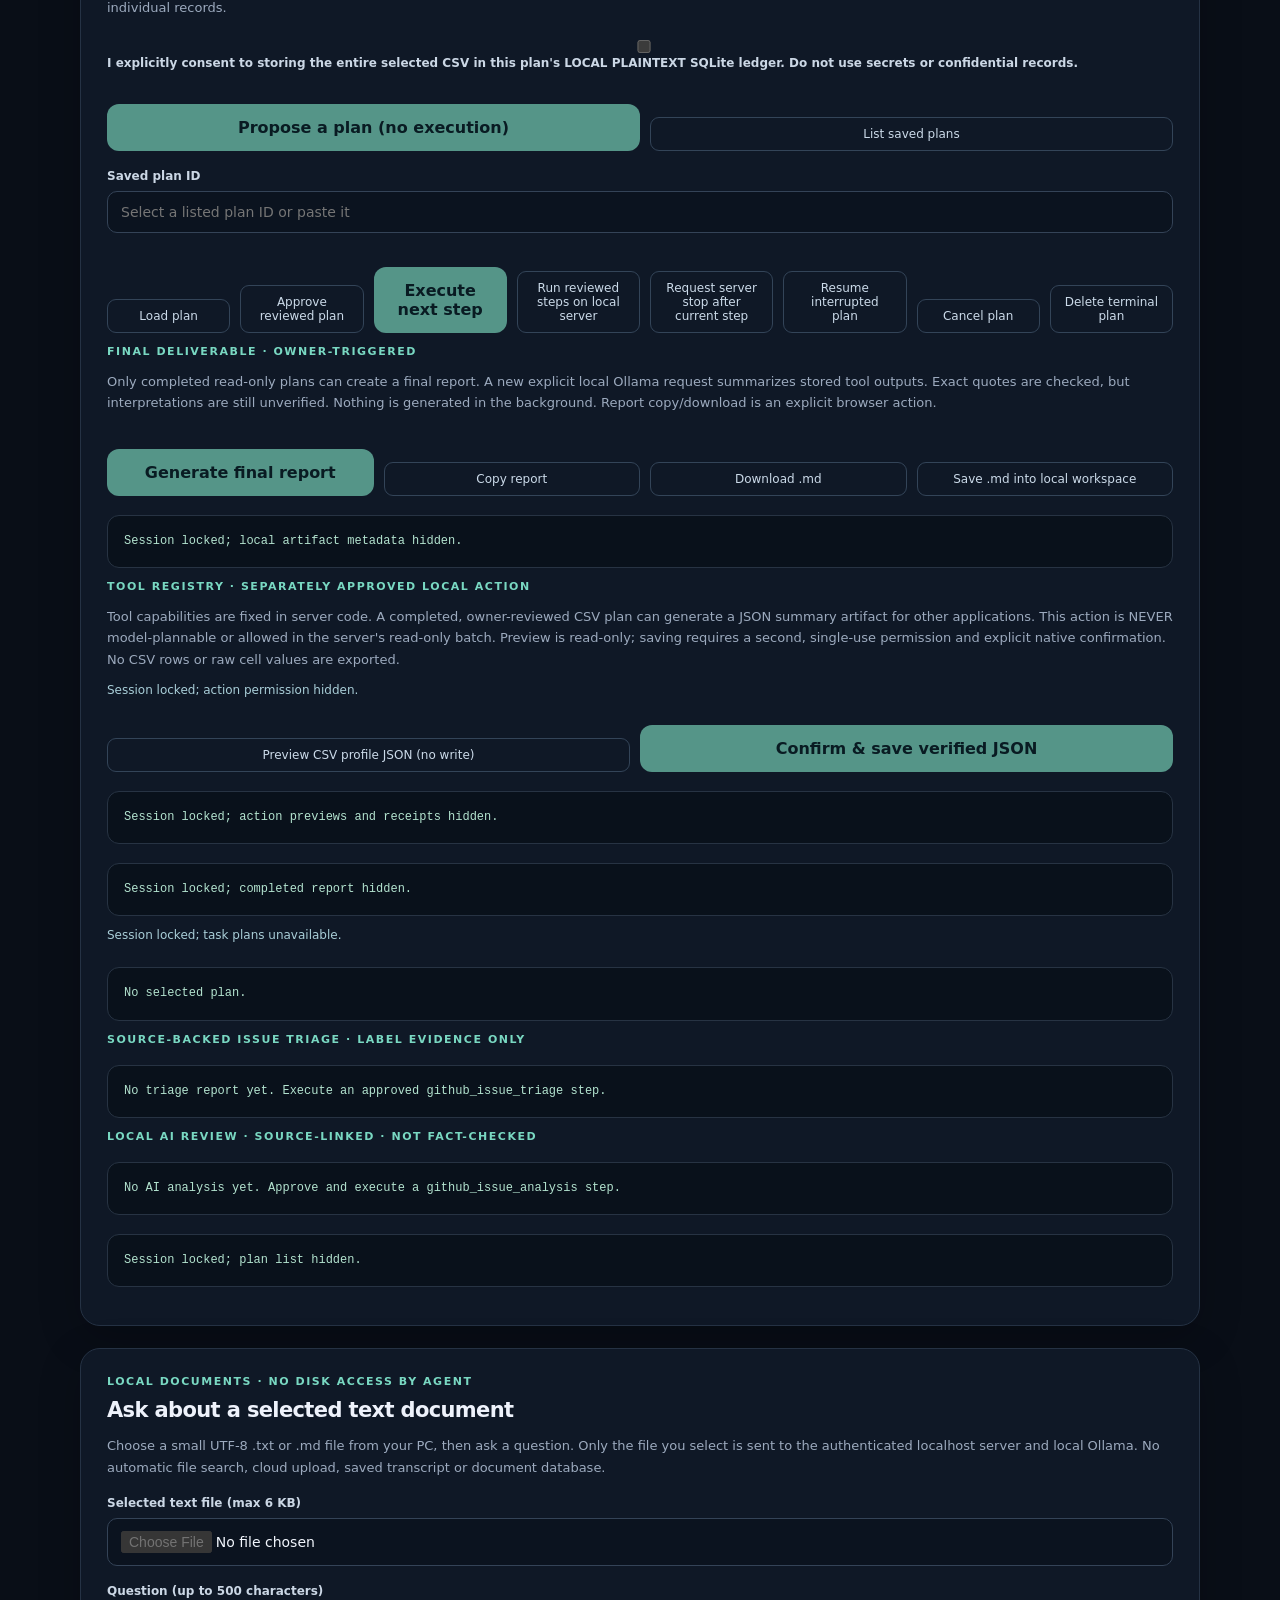
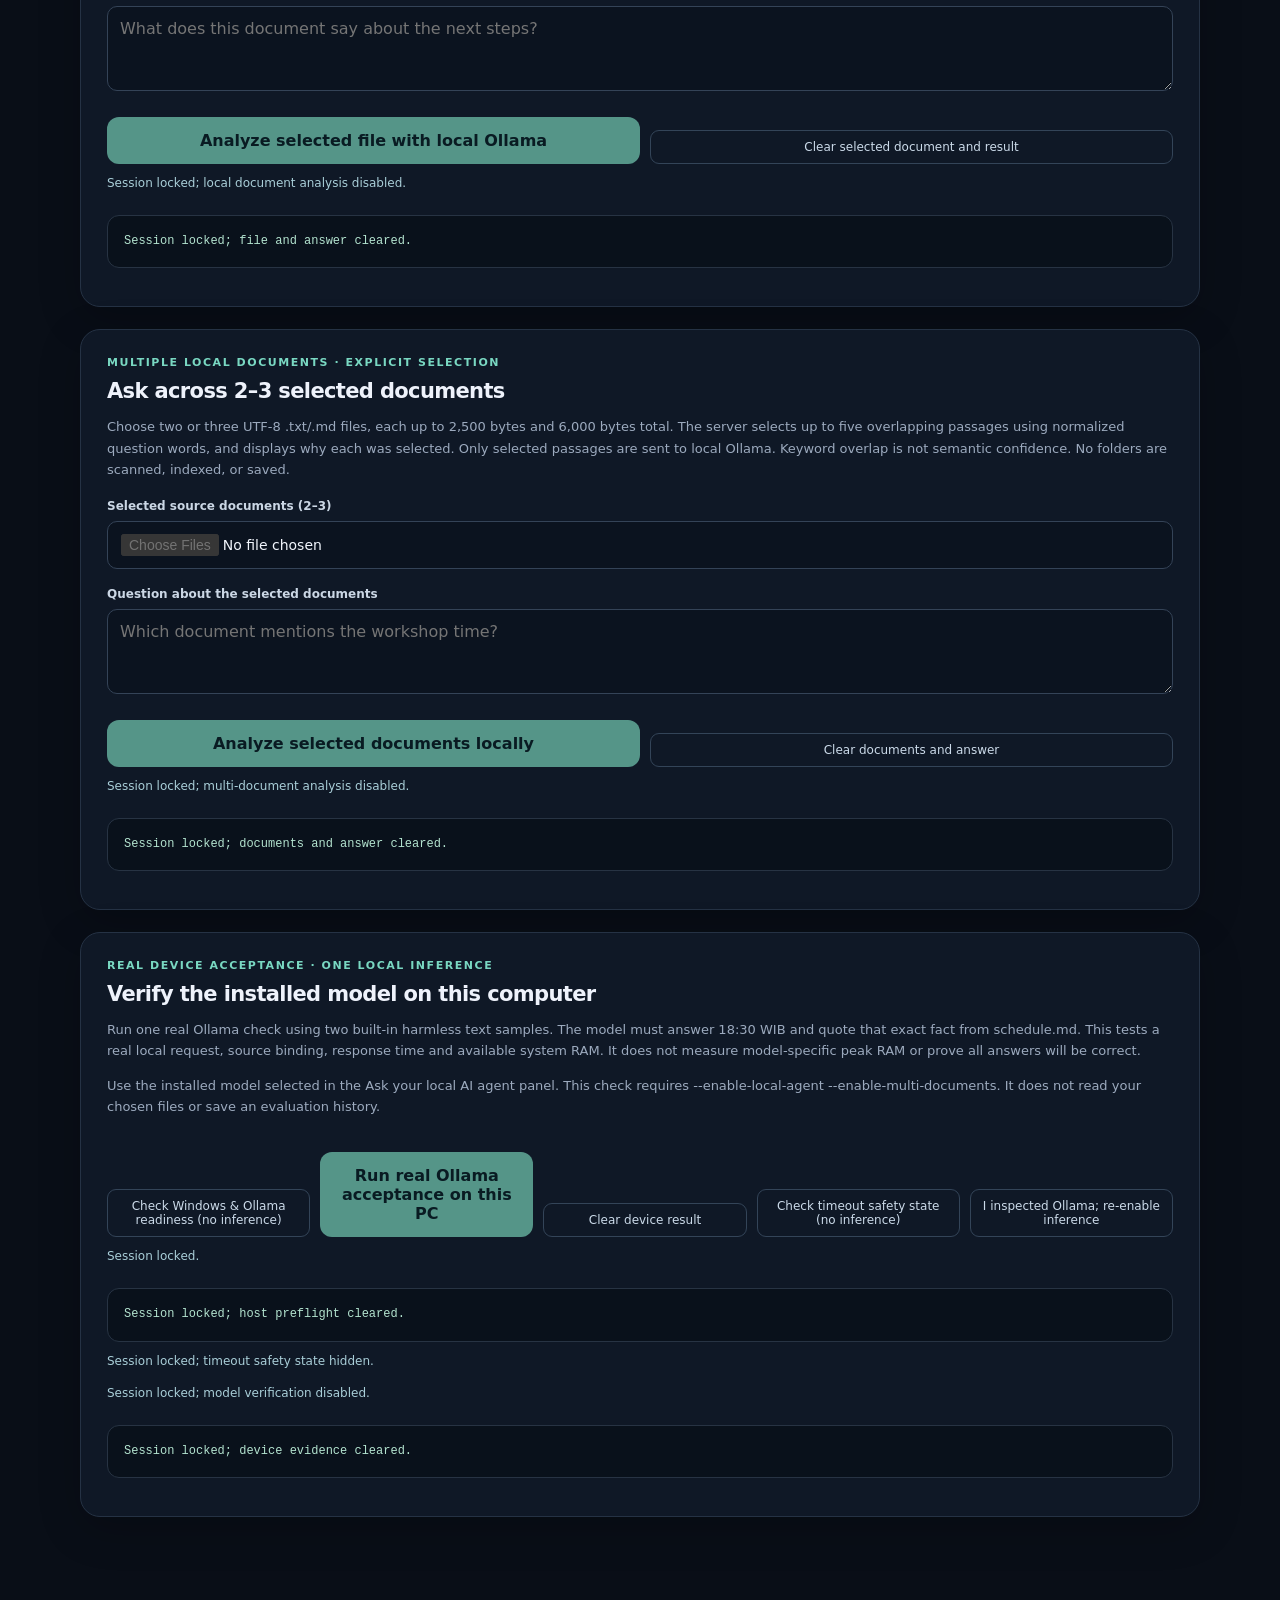
==== commit 1f2afb29: "Put real Mission Control above the five old mock workflow demos" ====
--- a/web/index.html
+++ b/web/index.html
@@ -31,6 +31,12 @@
 <div id="operator-login-status" role="status" aria-live="polite" style="margin-top:12px;color:#e9c694">A provisioned local owner is required.</div>
 </form></section>
 <main>
+<section style="margin:0 0 24px;padding:22px;border:1px solid #376c61;border-radius:18px;background:#122b30" aria-label="Start actual tasks">
+ <div class="kicker">START HERE · REAL AGENT RUNTIME</div>
+ <h2 style="font-size:24px;margin:10px 0">Use Mission Control instead of browsing mock panels.</h2>
+ <p class="muted">Chat with an installed Ollama model, create a persisted task plan, approve exact tools, execute it, and save the final result. These actions connect to the existing authenticated Python backend.</p>
+ <a href="/mission" style="display:inline-block;padding:13px 20px;border-radius:12px;background:#84e8ca;color:#08231f;font-weight:800;text-decoration:none">Open Mission Control →</a>
+</section>
 <header><div class="brand">A<span>•</span> Automation Studio</div><div style="display:flex;gap:8px;align-items:center;flex-wrap:wrap"><span class="tag">LOCAL SANDBOX / NO EXTERNAL SENDS</span><button id="operator-logout" type="button" class="secondary" hidden>Lock session</button></div></header>
 <section class="hero"><div class="eyebrow">01 / EXPLORE REAL WORKFLOW BEHAVIOR</div><h1>From inquiry to decision. <span style="color:#86e3cb">Without the guesswork.</span></h1><p>Run a deterministic lead inquiry workflow against synthetic data. Inspect every decision, duplicate check and unresolved field. No account, API key, or live CRM required.</p><div class="steps"><span>01 Intake</span><span>02 Validate</span><span>03 Deduplicate</span><span>04 Qualify</span><span>05 Review gate</span></div></section>
 <section id="template-gallery" aria-label="Workflow template gallery"><div class="gallery-header"><div><div class="eyebrow">TEMPLATE LIBRARY · EXPLICIT AVAILABILITY</div><h2 style="font-size:25px;letter-spacing:-.04em;margin:8px 0 0">Explore workflows</h2></div><span class="tag">5 MOCK EXECUTABLE · 0 PREVIEWS</span></div><div id="gallery" class="gallery" aria-live="polite"><p class="muted">Loading verified template metadata…</p></div></section>
